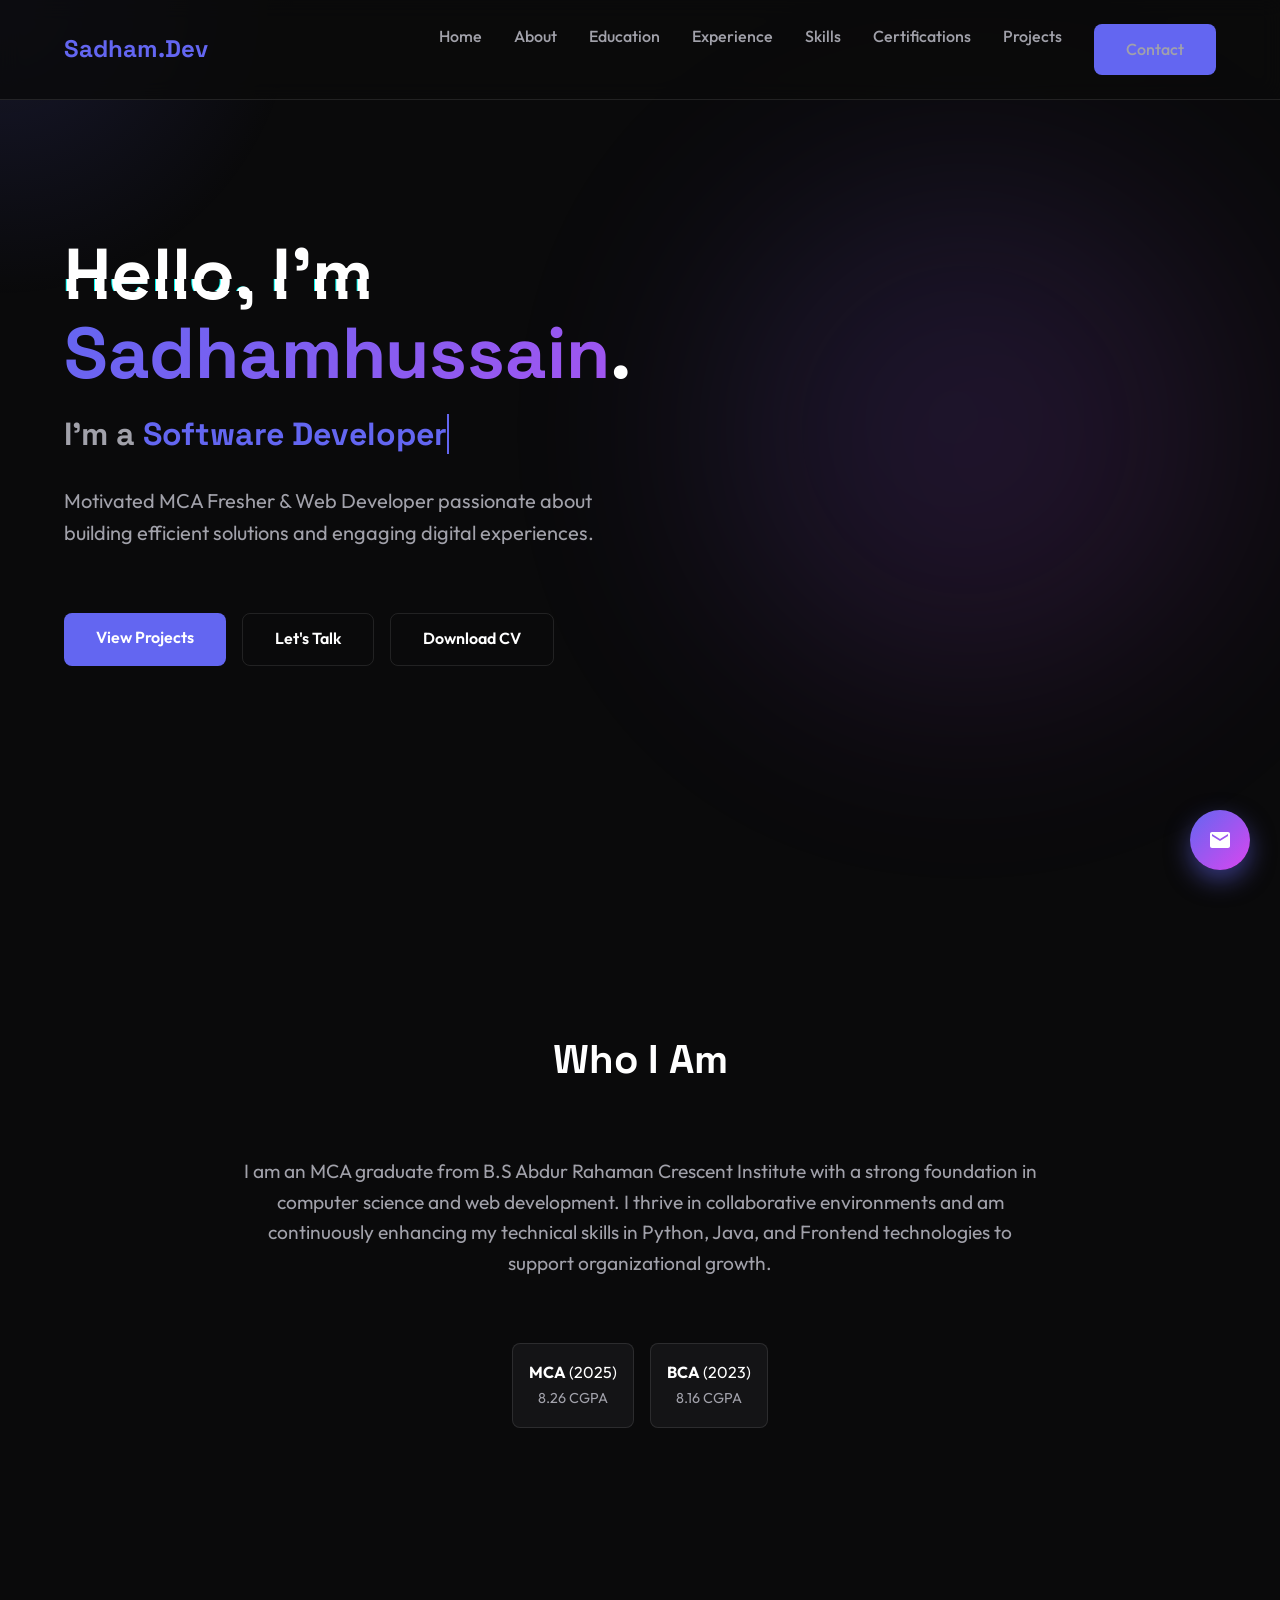
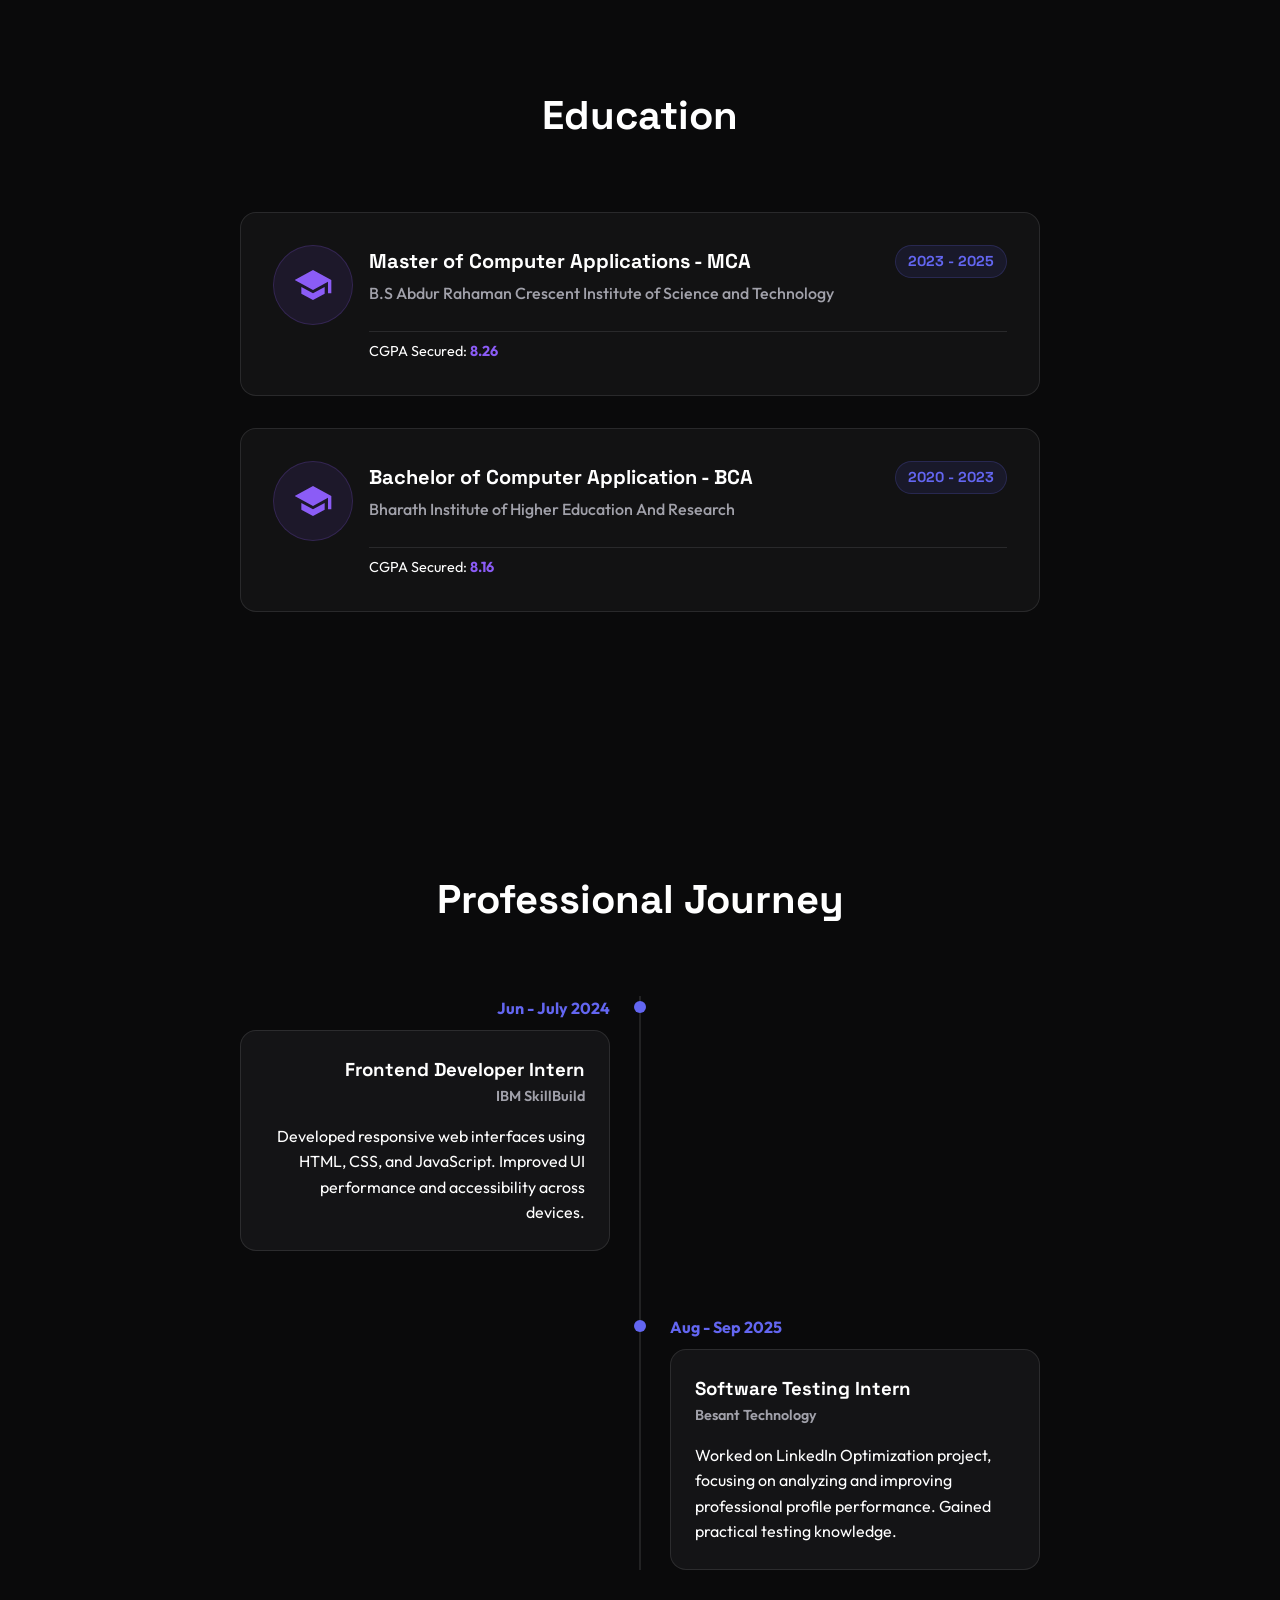
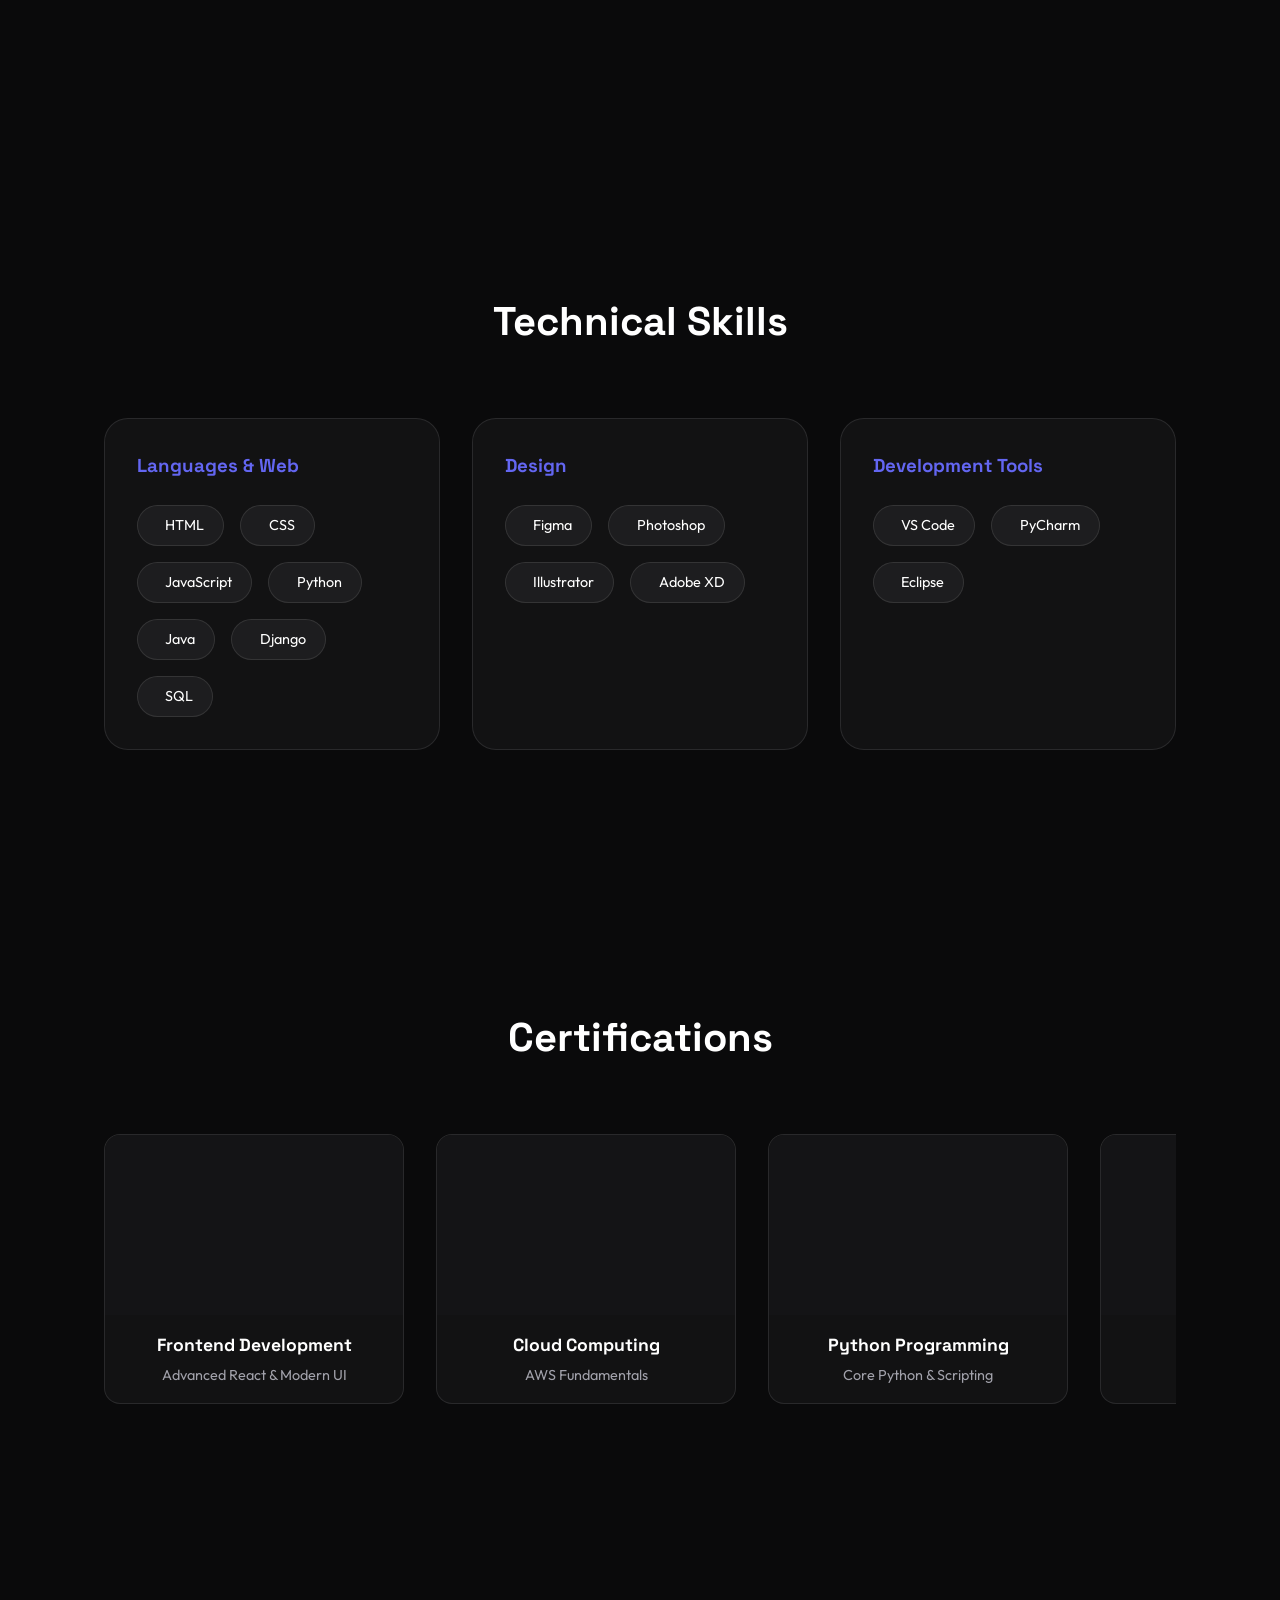
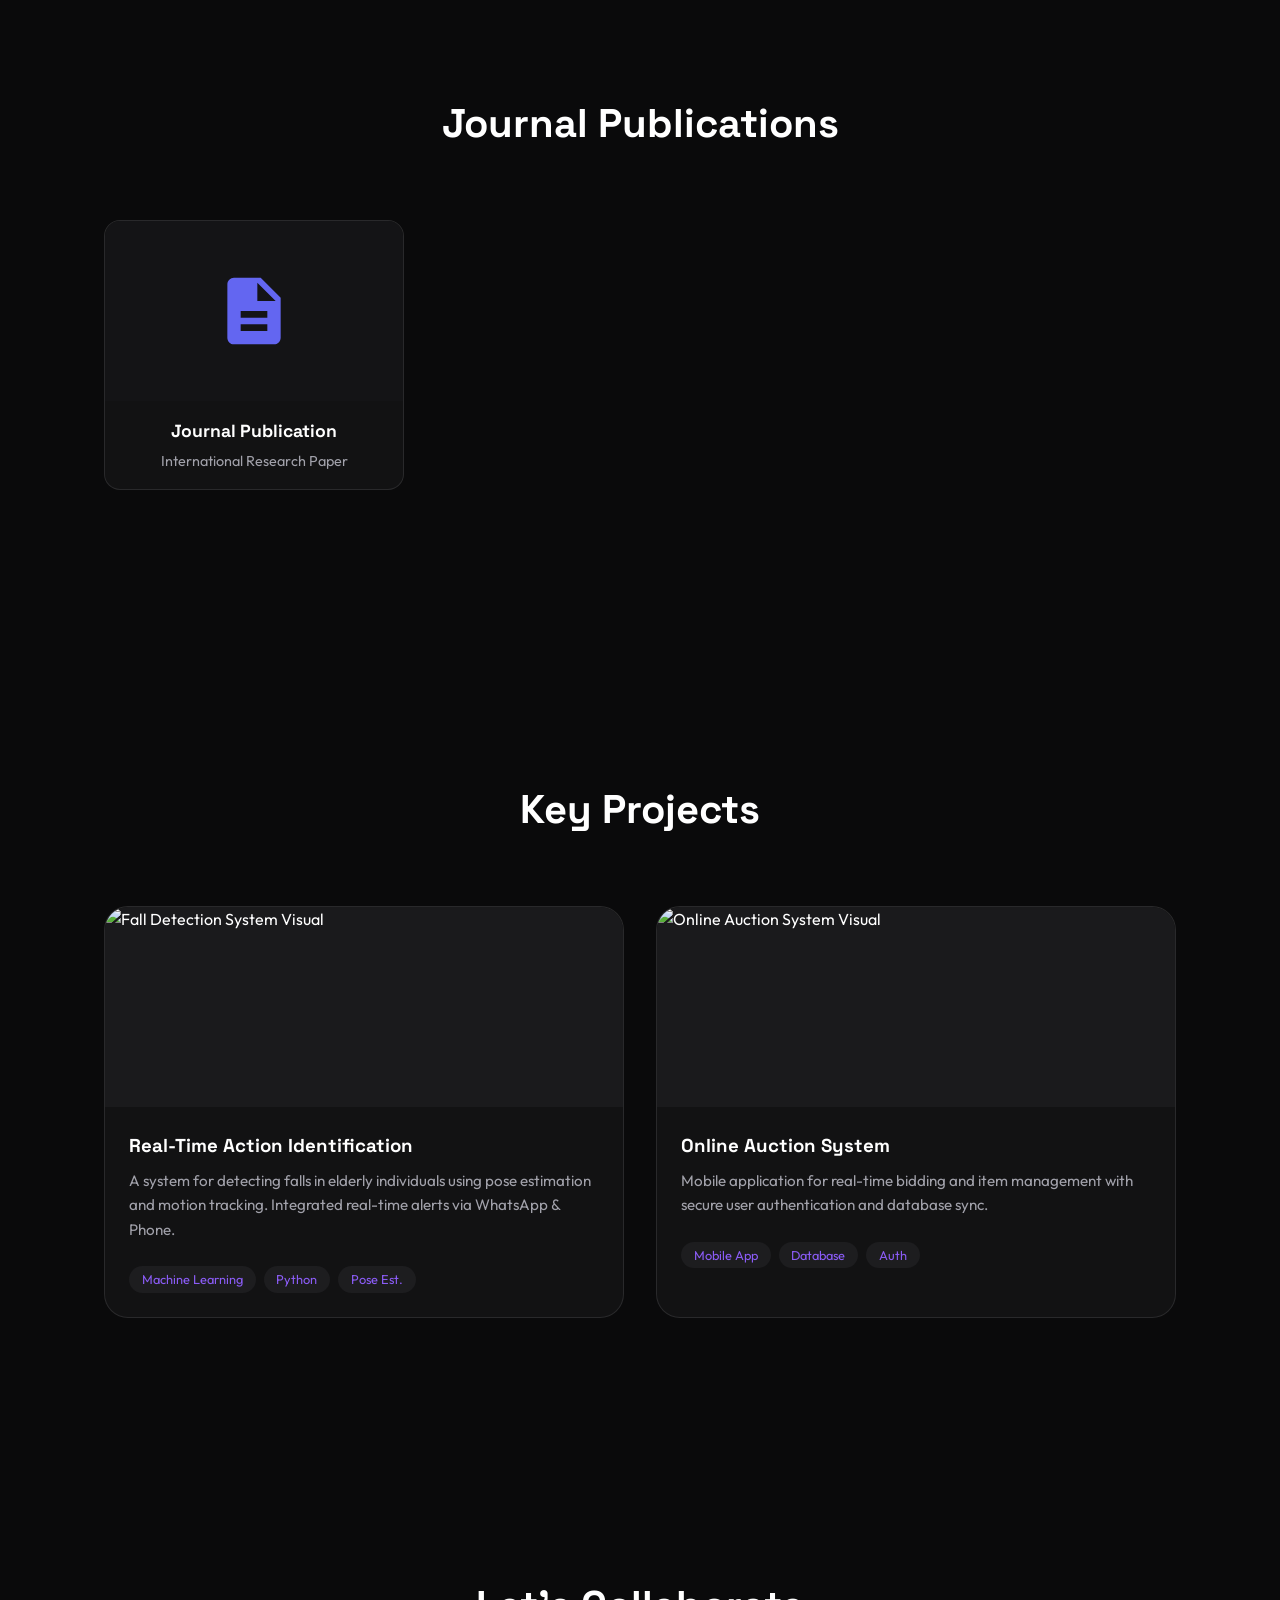
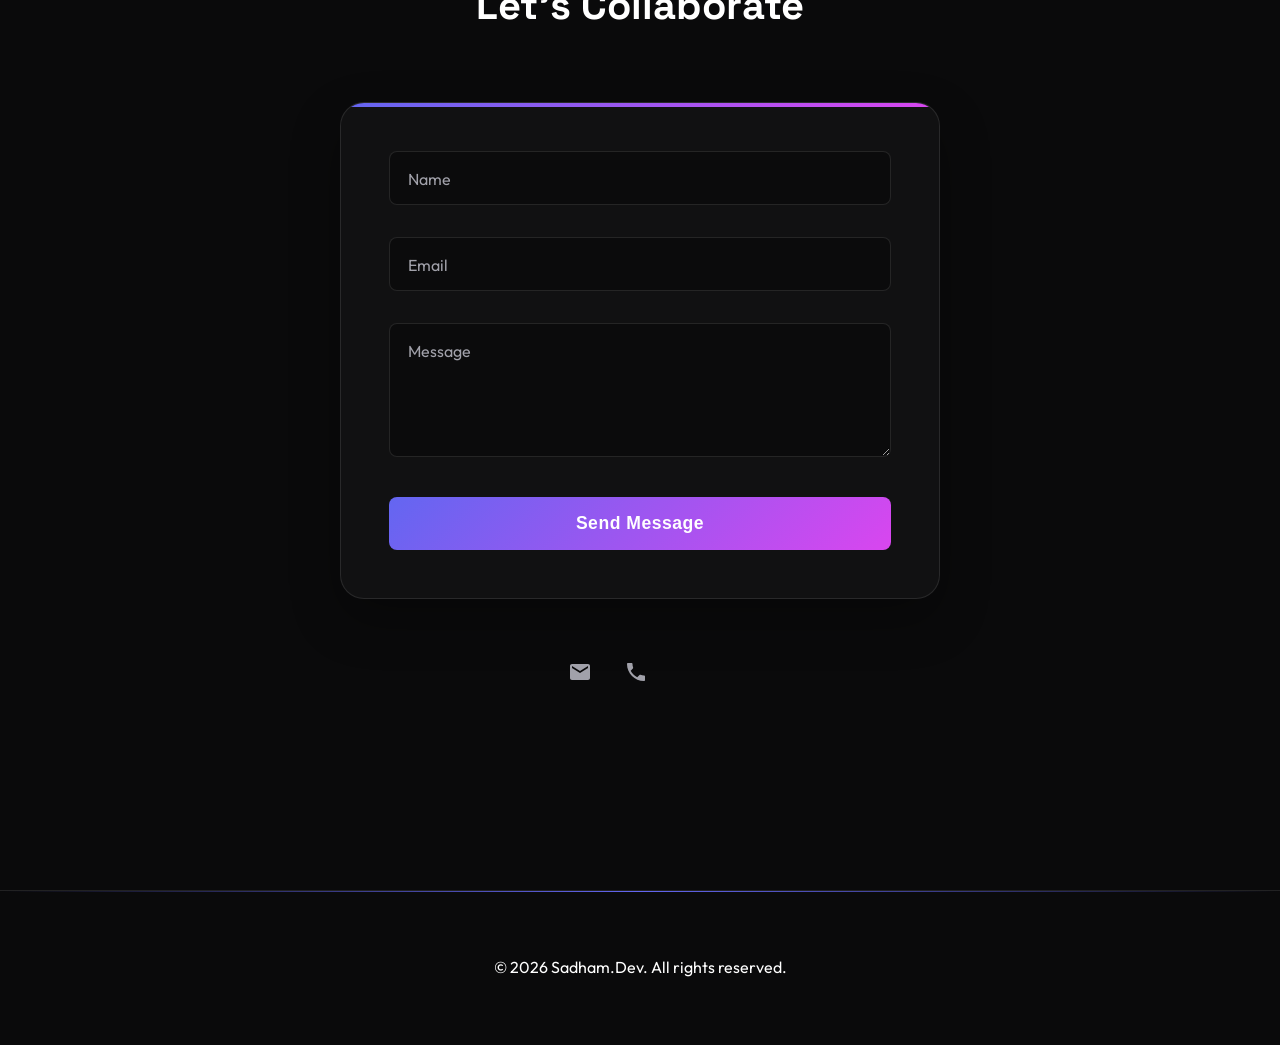
==== index.html @ e0f547c0 "Finalcommit" ====
<!DOCTYPE html>
<html lang="en">

<head>
    <meta charset="UTF-8">
    <meta name="viewport" content="width=device-width, initial-scale=1.0">
    <title>Portfolio | Creative Technologist</title>
    <meta name="description"
        content="Portfolio of Sadham Hussain, a motivated MCA Fresher & Web Developer specializing in Python, Java, and modern web technologies.">
    <link rel="preconnect" href="https://fonts.googleapis.com">
    <link rel="preconnect" href="https://fonts.gstatic.com" crossorigin>
    <link
        href="https://fonts.googleapis.com/css2?family=Outfit:wght@300;400;600;800&family=Space+Grotesk:wght@300;400;600;700&display=swap"
        rel="stylesheet">
    <link rel="stylesheet" type='text/css' href="https://cdn.jsdelivr.net/gh/devicons/devicon@latest/devicon.min.css" />
    <link rel="stylesheet" href="styles/theme.css">
    <link rel="stylesheet" href="styles/main.css">
    <link rel="stylesheet" href="styles/certifications.css">
    <link rel="stylesheet" href="styles/education.css">
    <link rel="stylesheet" href="styles/contact.css">
    <link rel="stylesheet" href="styles/animations_upgrade.css">
    <link rel="stylesheet" href="styles/extreme_theme.css">
</head>

<body>
    <div class="cursor-glow"></div>
    <canvas id="bg-canvas"></canvas> <!-- Particle Background -->

    <header class="navbar">
        <a href="#hero" class="logo">Sadham.Dev</a>
        <!-- Rest of navbar -->
        <button class="mobile-menu-btn" aria-label="Toggle Menu">
            <span class="bar"></span>
            <span class="bar"></span>
        </button>
        <nav class="nav-container">
            <ul class="nav-links">
                <li><a href="#hero">Home</li></a></li>
                <li><a href="#about">About</a></li>
                <li><a href="#education">Education</a></li>
                <li><a href="#experience">Experience</a></li>
                <li><a href="#skills">Skills</a></li>
                <li><a href="#certifications">Certifications</a></li>
                <li><a href="#work">Projects</a></li>
                <li><a href="#contact" class="btn-primary">Contact</a></li>
            </ul>
        </nav>
    </header>

    <main>
        <section id="hero" class="hero-section">
            <div class="hero-content">
                <h1 class="hero-title" data-text="Hello, I'm Sadhamhussain.">Hello, I'm <span
                        class="gradient-text">Sadhamhussain</span>.</h1>
                <h2 class="hero-typing"
                    style="font-size: 2rem; color: var(--text-secondary); margin-bottom: 1.5rem; min-height: 40px;">
                    I'm a <span id="typewriter"
                        style="color: var(--accent-primary); border-right: 2px solid var(--accent-primary);"></span>
                </h2>
                <p class="hero-subtitle">Motivated MCA Fresher & Web Developer passionate about building efficient
                    solutions and engaging digital experiences.</p>
                <div class="hero-cta">
                    <a href="#work" class="btn-primary">View Projects</a>
                    <a href="#contact" class="btn-secondary">Let's Talk</a>
                    <a href="assets/Resume.pdf" class="btn-secondary" download>Download CV</a>
                </div>
            </div>
            <div class="hero-visual">
                <div class="abstract-shape"></div>
            </div>
        </section>

        <section id="about" class="section">
            <h2 class="section-title reveal">Who I Am</h2>
            <div class="about-content reveal">
                <p>I am an MCA graduate from B.S Abdur Rahaman Crescent Institute with a strong foundation in computer
                    science and web development. I thrive in collaborative environments and am continuously enhancing my
                    technical skills in Python, Java, and Frontend technologies to support organizational growth.</p>
                <div style="margin-top: 2rem; display: flex; gap: 1rem; justify-content: center; flex-wrap: wrap;">
                    <div class="education-badge"
                        style="background: var(--bg-secondary); padding: 1rem; border-radius: var(--radius-sm); border: 1px solid var(--glass-border);">
                        <strong>MCA</strong> (2025) <br> <span
                            style="font-size: 0.9em; color: var(--text-secondary);">8.26 CGPA</span>
                    </div>
                    <div class="education-badge"
                        style="background: var(--bg-secondary); padding: 1rem; border-radius: var(--radius-sm); border: 1px solid var(--glass-border);">
                        <strong>BCA</strong> (2023) <br> <span
                            style="font-size: 0.9em; color: var(--text-secondary);">8.16 CGPA</span>
                    </div>
                </div>
            </div>
        </section>


        <section id="education" class="section">
            <h2 class="section-title reveal">Education</h2>
            <div class="education-container">
                <!-- MCA -->
                <div class="education-card reveal">
                    <div class="edu-icon">
                        <svg xmlns="http://www.w3.org/2000/svg" width="40" height="40" viewBox="0 0 24 24"
                            fill="currentColor">
                            <path d="M12 3L1 9l11 6 9-4.91V17h2V9L12 3zM5 13.18v4L12 21l7-3.82v-4L12 17l-7-3.82z" />
                        </svg>
                    </div>
                    <div class="edu-content">
                        <div class="edu-header">
                            <div>
                                <h3 class="edu-degree">Master of Computer Applications - MCA</h3>
                                <div class="edu-institution">B.S Abdur Rahaman Crescent Institute of Science and
                                    Technology</div>
                            </div>
                            <span class="edu-year">2023 - 2025</span>
                        </div>
                        <div class="edu-score">
                            CGPA Secured: <span>8.26</span>
                        </div>
                    </div>
                </div>

                <!-- BCA -->
                <div class="education-card reveal" style="transition-delay: 0.1s">
                    <div class="edu-icon">
                        <svg xmlns="http://www.w3.org/2000/svg" width="40" height="40" viewBox="0 0 24 24"
                            fill="currentColor">
                            <path d="M12 3L1 9l11 6 9-4.91V17h2V9L12 3zM5 13.18v4L12 21l7-3.82v-4L12 17l-7-3.82z" />
                        </svg>
                    </div>
                    <div class="edu-content">
                        <div class="edu-header">
                            <div>
                                <h3 class="edu-degree">Bachelor of Computer Application - BCA</h3>
                                <div class="edu-institution">Bharath Institute of Higher Education And Research</div>
                            </div>
                            <span class="edu-year">2020 - 2023</span>
                        </div>
                        <div class="edu-score">
                            CGPA Secured: <span>8.16</span>
                        </div>
                    </div>
                </div>
            </div>
        </section>

        <section id="experience" class="section">
            <h2 class="section-title reveal">Professional Journey</h2>
            <div class="timeline">
                <div class="timeline-item reveal">
                    <div class="timeline-dot"></div>
                    <div class="timeline-date">Jun - July 2024</div>
                    <div class="timeline-content">
                        <h3>Frontend Developer Intern</h3>
                        <div class="company">IBM SkillBuild</div>
                        <p>Developed responsive web interfaces using HTML, CSS, and JavaScript. Improved UI performance
                            and accessibility across devices.</p>
                    </div>
                </div>
                <div class="timeline-item reveal">
                    <div class="timeline-dot"></div>
                    <div class="timeline-date">Aug - Sep 2025</div>
                    <div class="timeline-content">
                        <h3>Software Testing Intern</h3>
                        <div class="company">Besant Technology</div>
                        <p>Worked on LinkedIn Optimization project, focusing on analyzing and improving professional
                            profile performance. Gained practical testing knowledge.</p>
                    </div>
                </div>
            </div>
        </section>

        <section id="skills" class="section">
            <h2 class="section-title reveal">Technical Skills</h2>
            <div class="skills-wrapper">
                <div class="skill-category reveal">
                    <h3>Languages & Web</h3>
                    <div class="skill-list">
                        <span class="skill-tag" style="--i:1"><i class="devicon-html5-plain colored"></i> HTML</span>
                        <span class="skill-tag" style="--i:2"><i class="devicon-css3-plain colored"></i> CSS</span>
                        <span class="skill-tag" style="--i:3"><i class="devicon-javascript-plain colored"></i>
                            JavaScript</span>
                        <span class="skill-tag" style="--i:4"><i class="devicon-python-plain colored"></i> Python</span>
                        <span class="skill-tag" style="--i:5"><i class="devicon-java-plain colored"></i> Java</span>
                        <span class="skill-tag" style="--i:6"><i class="devicon-django-plain wordmark"></i>
                            Django</span>
                        <span class="skill-tag" style="--i:7"><i class="devicon-mysql-plain colored"></i> SQL</span>
                    </div>
                </div>
                <div class="skill-category reveal">
                    <h3>Design</h3>
                    <div class="skill-list">
                        <span class="skill-tag" style="--i:1"><i class="devicon-figma-plain colored"></i> Figma</span>
                        <span class="skill-tag" style="--i:2"><i class="devicon-photoshop-plain colored"></i>
                            Photoshop</span>
                        <span class="skill-tag" style="--i:3"><i class="devicon-illustrator-plain colored"></i>
                            Illustrator</span>
                        <span class="skill-tag" style="--i:4"><i class="devicon-xd-plain colored"></i> Adobe XD</span>
                    </div>
                </div>
                <!-- New Tools Section -->
                <div class="skill-category reveal">
                    <h3>Development Tools</h3>
                    <div class="skill-list">
                        <span class="skill-tag" style="--i:1"><i class="devicon-vscode-plain colored"></i> VS
                            Code</span>
                        <span class="skill-tag" style="--i:2"><i class="devicon-pycharm-plain colored"></i>
                            PyCharm</span>
                        <span class="skill-tag" style="--i:3"><i class="devicon-eclipse-plain colored"></i>
                            Eclipse</span>
                    </div>
                </div>
            </div>
        </section>

        <section id="certifications" class="section">
            <h2 class="section-title reveal">Certifications</h2>
            <div class="cert-grid">
                <!-- Cert 1 -->
                <div class="cert-card reveal">
                    <div class="cert-thumb" onclick="openLightbox('', 'Frontend Development')">
                        <div class="cert-overlay"><i class="devicon-react-original"></i> View Certificate</div>
                        <i class="devicon-react-original colored" style="font-size: 5rem;"></i>
                    </div>
                    <div class="cert-info">
                        <h3>Frontend Development</h3>
                        <p>Advanced React & Modern UI</p>
                    </div>
                </div>
                <!-- Cert 2 -->
                <div class="cert-card reveal" style="transition-delay: 0.1s">
                    <div class="cert-thumb" onclick="openLightbox('', 'Cloud Computing')">
                        <div class="cert-overlay"><i class="devicon-amazonwebservices-plain"></i> View Certificate</div>
                        <i class="devicon-amazonwebservices-plain-wordmark colored" style="font-size: 5rem;"></i>
                    </div>
                    <div class="cert-info">
                        <h3>Cloud Computing</h3>
                        <p>AWS Fundamentals</p>
                    </div>
                </div>
                <!-- Cert 3: Python -->
                <div class="cert-card reveal" style="transition-delay: 0.2s">
                    <div class="cert-thumb" onclick="openLightbox('', 'Python Programming')">
                        <div class="cert-overlay"><i class="devicon-python-plain"></i> View Certificate</div>
                        <i class="devicon-python-plain colored" style="font-size: 5rem;"></i>
                    </div>
                    <div class="cert-info">
                        <h3>Python Programming</h3>
                        <p>Core Python & Scripting</p>
                    </div>
                </div>
                <!-- Cert 4: Software Testing -->
                <div class="cert-card reveal" style="transition-delay: 0.3s">
                    <div class="cert-thumb" onclick="openLightbox('', 'Software Testing')">
                        <div class="cert-overlay"><i class="devicon-devicon-plain"></i> View Certificate</div>
                        <i class="devicon-devicon-plain colored" style="font-size: 5rem;"></i>
                        <!-- Generic coding icon or selenium/java if wanted. Using generic for now -->
                    </div>
                    <div class="cert-info">
                        <h3>Software Testing</h3>
                        <p>Manual & Automation</p>
                    </div>
                </div>
                <!-- Cert 5: UI/UX -->
                <div class="cert-card reveal" style="transition-delay: 0.4s">
                    <div class="cert-thumb" onclick="openLightbox('', 'UI/UX Design')">
                        <div class="cert-overlay"><i class="devicon-figma-plain"></i> View Certificate</div>
                        <i class="devicon-figma-plain colored" style="font-size: 5rem;"></i>
                    </div>
                    <div class="cert-info">
                        <h3>UI/UX Design</h3>
                        <p>User Research & Prototyping</p>
                    </div>
                </div>
            </div>
        </section>

        <section id="publications" class="section">
            <h2 class="section-title reveal">Journal Publications</h2>
            <div class="cert-grid">
                <!-- Publication 1 -->
                <div class="cert-card reveal">
                    <!-- Added window.open to open PDF in new tab -->
                    <div class="cert-thumb"
                        onclick="window.open('https://tanzj.net/wp-content/uploads/2025/04/5-TJ1882A.pdf', '_blank')">
                        <div class="cert-overlay">
                            <!-- Helper icon -->
                            <svg xmlns="http://www.w3.org/2000/svg" width="24" height="24" viewBox="0 0 24 24"
                                fill="currentColor" style="margin-right: 8px;">
                                <path
                                    d="M19 19H5V5h7V3H5c-1.11 0-2 .9-2 2v14c0 1.1.89 2 2 2h14c1.1 0 2-.9 2-2v-7h-2v7zM14 3v2h3.59l-9.83 9.83 1.41 1.41L19 6.41V10h2V3h-7z" />
                            </svg>
                            Read Paper
                        </div>
                        <!-- Document / Article Icon -->
                        <svg xmlns="http://www.w3.org/2000/svg" width="80" height="80" viewBox="0 0 24 24"
                            fill="var(--accent-primary)">
                            <path
                                d="M14 2H6c-1.1 0-1.99.9-1.99 2L4 20c0 1.1.89 2 1.99 2H18c1.1 0 2-.9 2-2V8l-6-6zm2 16H8v-2h8v2zm0-4H8v-2h8v2zm-3-5V3.5L18.5 9H13z" />
                        </svg>
                    </div>
                    <div class="cert-info">
                        <h3>Journal Publication</h3>
                        <p>International Research Paper</p>
                    </div>
                </div>
            </div>
        </section>

        <section id="work" class="section">
            <h2 class="section-title reveal">Key Projects</h2>
            <div class="projects-grid">
                <article class="project-card reveal">
                    <div class="project-image">
                        <img src="https://i.postimg.cc/63kJCGGd/fall-detection-home.webp"
                            alt="Fall Detection System Visual" style="width: 100%; height: 100%; object-fit: cover;">
                    </div>
                    <div class="project-info">
                        <h3>Real-Time Action Identification</h3>
                        <p>A system for detecting falls in elderly individuals using pose estimation and motion
                            tracking. Integrated real-time alerts via WhatsApp & Phone.</p>
                        <div class="tags"><span>Machine Learning</span><span>Python</span><span>Pose Est.</span></div>
                    </div>
                </article>
                <article class="project-card reveal">
                    <div class="project-image">
                        <img src="https://i.postimg.cc/N0NQ2M4L/gadgets-auction-1284-22060.avif"
                            alt="Online Auction System Visual" style="width: 100%; height: 100%; object-fit: cover;">
                    </div>
                    <div class="project-info">
                        <h3>Online Auction System</h3>
                        <p>Mobile application for real-time bidding and item management with secure user authentication
                            and database sync.</p>
                        <div class="tags"><span>Mobile App</span><span>Database</span><span>Auth</span></div>
                    </div>
                </article>
            </div>
        </section>

        <section id="contact" class="section">
            <h2 class="section-title reveal">Let's Collaborate</h2>
            <!-- Address text removed as requested -->

            <div class="contact-section-wrapper reveal">
                <form action="https://api.web3forms.com/submit" method="POST" class="contact-form" id="contact-form">
                    <input type="hidden" name="access_key" value="0c55b288-c8c0-4552-a129-b3c7ed704ade">
                    <div class="form-group">
                        <!-- Input first for CSS selector magic -->
                        <input type="text" id="name" name="name" placeholder=" " required>
                        <label for="name">Name</label>
                    </div>
                    <div class="form-group">
                        <input type="email" id="email" name="email" placeholder=" " required>
                        <label for="email">Email</label>
                    </div>
                    <div class="form-group">
                        <textarea id="message" name="message" rows="5" placeholder=" " required></textarea>
                        <label for="message">Message</label>
                    </div>
                    <button type="submit" class="btn-primary">Send Message</button>
                </form>
            </div>

            <div class="social-links reveal">
                <!-- Mail Icon -->
                <a href="https://mail.google.com/mail/?view=cm&fs=1&to=sadhamhussain.cbcs@gmail.com" target="_blank"
                    aria-label="Email">
                    <svg xmlns="http://www.w3.org/2000/svg" width="24" height="24" viewBox="0 0 24 24"
                        fill="currentColor">
                        <path
                            d="M20 4H4c-1.1 0-1.99.9-1.99 2L2 18c0 1.1.9 2 2 2h16c1.1 0 2-.9 2-2V6c0-1.1-.9-2-2-2zm0 4l-8 5-8-5V6l8 5 8-5v2z" />
                    </svg>
                </a>
                <!-- Phone Icon -->
                <a href="tel:+917448439991" aria-label="Phone">
                    <svg xmlns="http://www.w3.org/2000/svg" width="24" height="24" viewBox="0 0 24 24"
                        fill="currentColor">
                        <path
                            d="M20.01 15.38c-1.23 0-2.42-.2-3.53-.56-.35-.12-.74-.03-1.01.24l-2.2 2.2c-2.83-1.44-5.15-3.75-6.59-6.59l2.2-2.21c.28-.26.36-.65.25-1C8.7 6.45 8.5 5.25 8.5 4c0-.55-.45-1-1-1H4c-.55 0-1 .45-1 1 0 9.39 7.61 17 17 17 .55 0 1-.45 1-1v-3.5c0-.55-.45-1-1-1z" />
                    </svg>
                </a>
                <!-- GitHub Icon -->
                <a href="https://github.com/Sadham1412" target="_blank" aria-label="GitHub">
                    <i class="devicon-github-original"></i>
                </a>
                <a href="https://www.linkedin.com/in/sadham-hussain-b12971245?utm_source=share&utm_campaign=share_via&utm_content=profile&utm_medium=android_app"
                    target="_blank" aria-label="LinkedIn">
                    <i class="devicon-linkedin-plain"></i>
                </a>
            </div>
        </section>

        <!-- Floating Mail Button -->
        <a href="https://mail.google.com/mail/?view=cm&fs=1&to=sadhamhussain.cbcs@gmail.com" target="_blank"
            class="floating-mail-btn" aria-label="Send Email">
            <!-- Simple SVG Mail Icon -->
            <svg viewBox="0 0 24 24">
                <path
                    d="M20 4H4c-1.1 0-1.99.9-1.99 2L2 18c0 1.1.9 2 2 2h16c1.1 0 2-.9 2-2V6c0-1.1-.9-2-2-2zm0 4l-8 5-8-5V6l8 5 8-5v2z" />
            </svg>
        </a>
    </main>

    <footer style="padding: 4rem 0; text-align: center; border-top: 1px solid var(--glass-border); margin-top: 4rem;">
        <p>&copy; 2026 Sadham.Dev. All rights reserved.</p>
    </footer>

    <!-- Lightbox Modal -->
    <div id="lightbox" class="lightbox">
        <span class="close" onclick="closeLightbox()">&times;</span>
        <img class="lightbox-content" id="lightbox-img">
        <div id="lightbox-caption"></div>
    </div>

    <script src="scripts/main.js"></script>
</body>

</html>
---- styles/theme.css ----
:root {
    /* Colors */
    --bg-primary: #0a0a0b;
    --bg-secondary: #141416;
    --text-primary: #ffffff;
    --text-secondary: #a1a1aa;
    --accent-primary: #6366f1;
    /* Indigo */
    --accent-secondary: #8b5cf6;
    /* Violet */
    --accent-gradient: linear-gradient(135deg, #6366f1 0%, #d946ef 100%);

    /* Fonts */
    --font-heading: 'Space Grotesk', sans-serif;
    --font-body: 'Outfit', sans-serif;

    /* Spacing */
    --space-sm: 0.5rem;
    --space-md: 1rem;
    --space-lg: 2rem;
    --space-xl: 4rem;
    --section-gap: 8rem;

    /* UI Elements */
    --radius-sm: 8px;
    --radius-md: 16px;
    --radius-lg: 24px;
    --glass-bg: rgba(255, 255, 255, 0.05);
    --glass-border: rgba(255, 255, 255, 0.1);

    /* Transitions */
    --transition-fast: 0.2s ease;
    --transition-smooth: 0.4s cubic-bezier(0.16, 1, 0.3, 1);
}

/* Cursor Glow */
.cursor-glow {
    position: fixed;
    top: 0;
    left: 0;
    width: 600px;
    height: 600px;
    background: radial-gradient(circle at center, rgba(99, 102, 241, 0.15), transparent 70%);
    pointer-events: none;
    z-index: 0;
    transform: translate(-50%, -50%);
    transition: width 0.3s, height 0.3s;
}

/* Scroll Animations */
.reveal {
    opacity: 0;
    transform: translateY(50px) scale(0.95);
    filter: blur(10px);
    transition: all 0.8s cubic-bezier(0.2, 0.8, 0.2, 1);
}

.reveal.active {
    opacity: 1;
    transform: translateY(0) scale(1);
    filter: blur(0);
}

/* Stagger Animation */
/* Ensure default opacity is 1 if main css is loaded */
.skill-tag,
.timeline-item {
    opacity: 1;
}

/* Only hide when parent is active to trigger the fresh animation */
.reveal.active .skill-tag,
.reveal.active .timeline-item {
    animation: fade-up 0.5s ease backwards;
    /* backwards ensures it uses 0% keyframe before start */
    animation-delay: calc(var(--i) * 0.1s);
}

@keyframes fade-up {
    0% {
        opacity: 0;
        transform: translateY(20px);
    }

    100% {
        opacity: 1;
        transform: translateY(0);
    }
}

html {
    scroll-behavior: smooth;
}

body {
    background-color: var(--bg-primary);
    color: var(--text-primary);
    font-family: var(--font-body);
    margin: 0;
    padding: 0;
    line-height: 1.6;
    overflow-x: hidden;
}

h1,
h2,
h3,
h4,
h5,
h6 {
    font-family: var(--font-heading);
    margin: 0;
    font-weight: 700;
}

a {
    text-decoration: none;
    color: inherit;
    transition: var(--transition-fast);
}

ul {
    list-style: none;
    padding: 0;
    margin: 0;
}

/* Utilities */
.gradient-text {
    background: var(--accent-gradient);
    -webkit-background-clip: text;
    -webkit-text-fill-color: transparent;
    background-clip: text;
}
---- styles/main.css ----
/* Global Styles */
* {
    margin: 0;
    padding: 0;
    box-sizing: border-box;
}

html {
    scroll-behavior: smooth;
}

body {
    background-color: var(--bg-primary);
    color: var(--text-primary);
    font-family: var(--font-body);
    line-height: 1.6;
    overflow-x: hidden;
}

/* Typography */
h1,
h2,
h3,
h4 {
    font-family: var(--font-heading);
    font-weight: 700;
}

.gradient-text {
    background: var(--accent-gradient);
    -webkit-background-clip: text;
    background-clip: text;
    color: transparent;
}

/* Layout */
.section {
    padding: var(--section-gap) 5%;
    max-width: 1200px;
    margin: 0 auto;
}

.section-title {
    font-size: 2.5rem;
    margin-bottom: var(--space-xl);
    text-align: center;
}

/* Buttons */
.btn-primary,
.btn-secondary {
    padding: 0.8rem 2rem;
    border-radius: var(--radius-sm);
    text-decoration: none;
    font-weight: 600;
    transition: 0.3s;
    display: inline-block;
    cursor: pointer;
}

.btn-primary {
    background: var(--accent-primary);
    color: white;
    border: none;
}

.btn-primary:hover {
    background: var(--accent-secondary);
    transform: translateY(-2px);
    box-shadow: 0 5px 15px rgba(99, 102, 241, 0.4);
}

.btn-secondary {
    background: transparent;
    color: var(--text-primary);
    border: 1px solid var(--glass-border);
}

.btn-secondary:hover {
    background: var(--bg-secondary);
    border-color: var(--accent-primary);
}

/* Navbar */
.navbar {
    position: fixed;
    top: 0;
    width: 100%;
    padding: 1.5rem 5%;
    background: rgba(10, 10, 11, 0.8);
    backdrop-filter: blur(10px);
    z-index: 1000;
    display: flex;
    justify-content: space-between;
    align-items: center;
    border-bottom: 1px solid var(--glass-border);
}

.logo {
    font-size: 1.5rem;
    font-weight: 800;
    color: var(--accent-primary);
    text-decoration: none;
    font-family: var(--font-heading);
}

.nav-links {
    display: flex;
    gap: var(--space-lg);
    list-style: none;
}

.nav-links a {
    text-decoration: none;
    color: var(--text-secondary);
    font-weight: 500;
    transition: 0.3s;
}

.nav-links a:hover {
    color: var(--accent-primary);
}

.mobile-menu-btn {
    display: none;
    flex-direction: column;
    gap: 6px;
    background: none;
    border: none;
    cursor: pointer;
}

.mobile-menu-btn .bar {
    width: 25px;
    height: 2px;
    background: var(--text-primary);
    transition: 0.3s;
}

/* Hero Section */
.hero-section {
    height: 100vh;
    display: flex;
    align-items: center;
    justify-content: space-between;
    padding: 0 5%;
    max-width: 1400px;
    margin: 0 auto;
    position: relative;
}

.hero-content {
    max-width: 600px;
    position: relative;
    z-index: 2;
}

.hero-title {
    font-size: 4.5rem;
    line-height: 1.1;
    margin-bottom: var(--space-md);
}

.hero-subtitle {
    font-size: 1.25rem;
    color: var(--text-secondary);
    margin-bottom: var(--space-xl);
}

.hero-cta {
    display: flex;
    gap: var(--space-md);
}

.hero-visual {
    position: absolute;
    top: 20%;
    right: 5%;
    width: 500px;
    height: 500px;
    background: var(--accent-gradient);
    filter: blur(120px);
    opacity: 0.15;
    border-radius: 50%;
    animation: pulse 8s infinite alternate;
}

@keyframes pulse {
    0% {
        transform: scale(1) translate(0, 0);
    }

    100% {
        transform: scale(1.2) translate(-5%, 5%);
    }
}

/* About Section */
.about-content {
    text-align: center;
    max-width: 800px;
    margin: 0 auto;
}

.about-content p {
    font-size: 1.2rem;
    color: var(--text-secondary);
    margin-bottom: var(--space-xl);
}

/* Experience Timeline */
.timeline {
    position: relative;
    max-width: 800px;
    margin: 0 auto;
}

.timeline::before {
    content: '';
    position: absolute;
    left: 50%;
    width: 2px;
    height: 100%;
    background: var(--glass-border);
    transform: translateX(-50%);
}

.timeline-item {
    margin-bottom: 4rem;
    position: relative;
    width: 50%;
}

.timeline-item:nth-child(odd) {
    padding-right: 30px;
    text-align: right;
    left: 0;
}

.timeline-item:nth-child(even) {
    padding-left: 30px;
    left: 50%;
}

.timeline-dot {
    position: absolute;
    top: 5px;
    width: 12px;
    height: 12px;
    background: var(--accent-primary);
    border-radius: 50%;
    z-index: 1;
}

.timeline-item:nth-child(odd) .timeline-dot {
    right: -6px;
}

.timeline-item:nth-child(even) .timeline-dot {
    left: -6px;
}

.timeline-date {
    font-weight: 700;
    color: var(--accent-primary);
    margin-bottom: 0.5rem;
}

.timeline-content {
    background: var(--bg-secondary);
    padding: 1.5rem;
    border-radius: var(--radius-md);
    border: 1px solid var(--glass-border);
}

.company {
    font-size: 0.9rem;
    color: var(--text-secondary);
    margin-bottom: 1rem;
    font-weight: 600;
}

/* Skills wrapper */
.skills-wrapper {
    display: grid;
    grid-template-columns: repeat(auto-fit, minmax(300px, 1fr));
    gap: 2rem;
}

.skill-category {
    background: var(--bg-secondary);
    padding: 2rem;
    border-radius: var(--radius-lg);
    border: 1px solid var(--glass-border);
}

.skill-category h3 {
    margin-bottom: 1.5rem;
    color: var(--accent-primary);
}

.skill-list {
    display: flex;
    flex-wrap: wrap;
    gap: 1rem;
}

.skill-tag {
    background: rgba(255, 255, 255, 0.05);
    padding: 0.5rem 1.2rem;
    border-radius: 2rem;
    font-size: 0.9rem;
    border: 1px solid var(--glass-border);
    display: flex;
    align-items: center;
    gap: 8px;
    transition: 0.3s ease;
    cursor: default;
}

.skill-tag:hover {
    border-color: var(--accent-primary);
    background: rgba(99, 102, 241, 0.1);
    transform: translateY(-2px);
}

/* Projects Grid */
.projects-grid {
    display: grid;
    grid-template-columns: repeat(auto-fit, minmax(350px, 1fr));
    gap: 2rem;
}

.project-card {
    background: var(--bg-secondary);
    border-radius: var(--radius-lg);
    border: 1px solid var(--glass-border);
    overflow: hidden;
    transition: 0.3s;
}

.project-card:hover {
    transform: translateY(-10px);
    border-color: var(--accent-primary);
}

.project-image {
    height: 200px;
    background: #1a1a1c;
}

.project-image.placeholder {
    background: linear-gradient(45deg, #1a1a1c, #0a0a0b);
}

.project-info {
    padding: 1.5rem;
}

.project-info h3 {
    margin-bottom: 0.5rem;
}

.project-info p {
    color: var(--text-secondary);
    font-size: 0.95rem;
    margin-bottom: 1.5rem;
}

.tags {
    display: flex;
    flex-wrap: wrap;
    gap: 0.5rem;
}

.tags span {
    background: rgba(255, 255, 255, 0.05);
    padding: 0.2rem 0.8rem;
    border-radius: 1rem;
    font-size: 0.8rem;
    color: var(--accent-secondary);
}

/* Contact Form */
.contact-form {
    max-width: 600px;
    margin: 0 auto;
    background: var(--bg-secondary);
    padding: 2rem;
    border-radius: var(--radius-lg);
    border: 1px solid var(--glass-border);
}

.form-group {
    margin-bottom: 1.5rem;
}

.form-group label {
    display: block;
    margin-bottom: 0.5rem;
    color: var(--text-secondary);
}

.form-group input,
.form-group textarea {
    width: 100%;
    padding: 0.8rem;
    background: var(--bg-primary);
    border: 1px solid var(--glass-border);
    border-radius: var(--radius-sm);
    color: var(--text-primary);
    font-family: inherit;
}

.form-group input:focus,
.form-group textarea:focus {
    outline: none;
    border-color: var(--accent-primary);
}

.social-links {
    display: flex;
    justify-content: center;
    gap: 2rem;
    margin-top: 3rem;
}

.social-links a {
    font-size: 2rem;
    color: var(--text-secondary);
    transition: 0.3s;
}

.social-links a:hover {
    color: var(--accent-primary);
    transform: scale(1.2);
}

/* Mobile Responsive */
@media (max-width: 768px) {
    .mobile-menu-btn {
        display: flex;
    }

    .nav-container {
        position: fixed;
        top: 0;
        right: -100%;
        width: 100%;
        height: 100vh;
        background: var(--bg-primary);
        padding-top: 80px;
        transition: 0.4s ease-in-out;
        display: flex;
        justify-content: center;
    }

    .nav-container.active {
        right: 0;
    }

    .nav-links {
        flex-direction: column;
        gap: var(--space-xl);
        font-size: 1.5rem;
    }

    .hero-title {
        font-size: 3rem;
    }

    .hero-section {
        flex-direction: column;
        justify-content: center;
        text-align: center;
        padding-top: 120px;
    }

    .hero-visual {
        width: 300px;
        height: 300px;
        top: 15%;
        right: 50%;
        transform: translateX(50%);
        filter: blur(80px);
    }

    .timeline::before {
        left: 20px;
    }

    .timeline-item {
        width: 100% !important;
        padding-left: 50px !important;
        padding-right: 0 !important;
        text-align: left !important;
        left: 0 !important;
    }

    .timeline-dot {
        left: 14px !important;
    }
}
---- styles/certifications.css ----
/* Certifications Section */
.cert-grid {
    display: flex;
    overflow-x: auto;
    gap: var(--space-lg);
    margin-top: var(--space-lg);
    padding-bottom: 2rem;
    /* Space for scrollbar or shadow */
    scroll-snap-type: x mandatory;
    scroll-behavior: smooth;
    -webkit-overflow-scrolling: touch;
    /* iOS Momentum */
}

/* Scrollbar Styling */
.cert-grid::-webkit-scrollbar {
    height: 8px;
}

.cert-grid::-webkit-scrollbar-track {
    background: rgba(255, 255, 255, 0.05);
    border-radius: 4px;
}

.cert-grid::-webkit-scrollbar-thumb {
    background: var(--accent-primary);
    border-radius: 4px;
}

.cert-card {
    min-width: 300px;
    /* Fixed width for scrolling */
    flex: 0 0 auto;
    scroll-snap-align: center;
}

.cert-card {
    background: rgba(255, 255, 255, 0.03);
    border-radius: var(--radius-md);
    border: 1px solid var(--glass-border);
    overflow: hidden;
    transition: transform 0.3s, border-color 0.3s;
}

.cert-card:hover {
    transform: translateY(-5px);
    border-color: var(--accent-primary);
    box-shadow: 0 10px 30px rgba(0, 0, 0, 0.3);
}

.cert-thumb {
    position: relative;
    width: 100%;
    height: 180px;
    background: var(--bg-secondary);
    display: flex;
    align-items: center;
    justify-content: center;
    overflow: hidden;
    cursor: pointer;
}

.cert-thumb img,
.cert-thumb i {
    transition: transform 0.5s;
}

.cert-card:hover .cert-thumb img,
.cert-card:hover .cert-thumb i {
    transform: scale(1.1);
}

.cert-overlay {
    position: absolute;
    inset: 0;
    background: rgba(10, 10, 11, 0.8);
    display: flex;
    flex-direction: column;
    align-items: center;
    justify-content: center;
    gap: 10px;
    opacity: 0;
    transition: opacity 0.3s;
    color: var(--text-primary);
    font-weight: 600;
    z-index: 2;
}

/* Ensure the icon stays below the overlay but visible normally */
.cert-thumb i.colored {
    z-index: 1;
}

.cert-thumb:hover .cert-overlay {
    opacity: 1;
}

.cert-info {
    padding: var(--space-md);
    text-align: center;
}

.cert-info h3 {
    font-size: 1.1rem;
    margin-bottom: 0.3rem;
    color: var(--text-primary);
}

.cert-info p {
    font-size: 0.9rem;
    color: var(--text-secondary);
}

/* Lightbox */
.lightbox {
    display: none;
    /* Hidden by default */
    position: fixed;
    z-index: 1000;
    padding-top: 60px;
    left: 0;
    top: 0;
    width: 100%;
    height: 100%;
    overflow: auto;
    background-color: rgba(0, 0, 0, 0.9);
    backdrop-filter: blur(5px);
    animation: fadeIn 0.3s;
}

.lightbox-content {
    margin: auto;
    display: block;
    width: 80%;
    max-width: 800px;
    border-radius: var(--radius-sm);
    box-shadow: 0 0 50px rgba(99, 102, 241, 0.2);
    animation: zoomIn 0.3s;
}

#lightbox-caption {
    margin: auto;
    display: block;
    width: 80%;
    max-width: 700px;
    text-align: center;
    color: #ccc;
    padding: 10px 0;
    height: 150px;
    font-family: var(--font-heading);
    font-size: 1.2rem;
    margin-top: 20px;
}

.close-lightbox {
    position: absolute;
    top: 30px;
    right: 35px;
    color: #f1f1f1;
    font-size: 40px;
    font-weight: bold;
    transition: 0.3s;
    cursor: pointer;
}

.close-lightbox:hover,
.close-lightbox:focus {
    color: var(--accent-primary);
    text-decoration: none;
    cursor: pointer;
}

@keyframes zoomIn {
    from {
        transform: scale(0.8);
        opacity: 0;
    }

    to {
        transform: scale(1);
        opacity: 1;
    }
}

@keyframes fadeIn {
    from {
        background-color: rgba(0, 0, 0, 0);
    }

    to {
        background-color: rgba(0, 0, 0, 0.9);
    }
}
---- styles/education.css ----
/* Education Section Styles */
.education-container {
    display: flex;
    flex-direction: column;
    gap: var(--space-lg);
    max-width: 800px;
    margin: 0 auto;
    perspective: 1000px;
    /* Add depth for 3D effect */
}

.education-card {
    background: var(--glass-bg);
    border: 1px solid var(--glass-border);
    border-radius: var(--radius-md);
    padding: var(--space-lg);
    position: relative;
    overflow: hidden;
    transition: all 0.4s cubic-bezier(0.175, 0.885, 0.32, 1.275);
    display: flex;
    gap: var(--space-md);
    align-items: flex-start;
    backdrop-filter: blur(10px);
}

.education-card::before {
    content: '';
    position: absolute;
    top: 0;
    left: 0;
    width: 4px;
    height: 100%;
    background: var(--accent-gradient);
    opacity: 0.7;
    transition: opacity 0.3s;
}

/* Shimmer Effect */
.education-card::after {
    content: '';
    position: absolute;
    top: 0;
    left: -100%;
    width: 50%;
    height: 100%;
    background: linear-gradient(90deg,
            transparent,
            rgba(255, 255, 255, 0.05),
            transparent);
    transform: skewX(-25deg);
    transition: 0.5s;
    pointer-events: none;
}

.education-card:hover::after {
    left: 200%;
    transition: 0.7s ease-in-out;
}

.education-card:hover {
    transform: translateY(-5px) scale(1.02);
    box-shadow: 0 15px 35px rgba(0, 0, 0, 0.3);
    border-color: var(--accent-primary);
}

.education-card:hover::before {
    opacity: 1;
    box-shadow: 0 0 10px var(--accent-primary);
}

.edu-icon {
    font-size: 2.5rem;
    color: var(--accent-secondary);
    background: rgba(139, 92, 246, 0.1);
    padding: 1rem;
    border-radius: 50%;
    display: flex;
    align-items: center;
    justify-content: center;
    min-width: 80px;
    height: 80px;
    transition: transform 0.4s ease;
    border: 1px solid rgba(139, 92, 246, 0.2);
}

.education-card:hover .edu-icon {
    transform: rotate(10deg) scale(1.1);
    background: rgba(139, 92, 246, 0.2);
    box-shadow: 0 0 15px rgba(139, 92, 246, 0.3);
}

.edu-content {
    flex: 1;
}

.edu-header {
    display: flex;
    justify-content: space-between;
    align-items: flex-start;
    margin-bottom: var(--space-sm);
    flex-wrap: wrap;
    gap: 0.5rem;
}

.edu-degree {
    font-size: 1.25rem;
    color: var(--text-primary);
    margin-bottom: 0.25rem;
    position: relative;
    display: inline-block;
}

.edu-institution {
    font-size: 1rem;
    color: var(--text-secondary);
    font-weight: 500;
}

.edu-year {
    font-family: var(--font-heading);
    font-weight: 700;
    color: var(--accent-primary);
    font-size: 0.9rem;
    background: rgba(99, 102, 241, 0.1);
    padding: 0.25rem 0.75rem;
    border-radius: 20px;
    border: 1px solid rgba(99, 102, 241, 0.2);
}

.edu-score {
    margin-top: var(--space-md);
    display: inline-block;
    font-size: 0.9rem;
    color: var(--text-primary);
    border-top: 1px solid var(--glass-border);
    padding-top: var(--space-sm);
    width: 100%;
}

.edu-score span {
    color: var(--accent-secondary);
    font-weight: 700;
}

@media (max-width: 600px) {
    .education-card {
        flex-direction: column;
        align-items: stretch;
        text-align: center;
        padding: var(--space-md);
    }

    .edu-icon {
        margin: 0 auto;
        width: 60px;
        height: 60px;
        font-size: 1.8rem;
        min-width: 60px;
    }

    .edu-header {
        flex-direction: column;
        align-items: center;
    }

    .edu-score {
        text-align: center;
    }
}
---- styles/contact.css ----
/* Premium Contact Section Styles */

.contact-section-wrapper {
    position: relative;
    max-width: 800px;
    margin: 0 auto;
}

.contact-form {
    background: rgba(255, 255, 255, 0.03);
    padding: 3rem;
    border-radius: var(--radius-lg);
    border: 1px solid var(--glass-border);
    backdrop-filter: blur(20px);
    box-shadow: 0 20px 50px rgba(0, 0, 0, 0.3);
    position: relative;
    overflow: hidden;
    transition: transform 0.3s, box-shadow 0.3s;
}

.contact-form::before {
    content: '';
    position: absolute;
    top: 0;
    left: 0;
    width: 100%;
    height: 4px;
    background: var(--accent-gradient);
}

.contact-form:hover {
    box-shadow: 0 30px 60px rgba(99, 102, 241, 0.15);
    border-color: rgba(99, 102, 241, 0.3);
}

/* Floating Input Groups */
.form-group {
    position: relative;
    margin-bottom: 2rem;
}

.form-group input,
.form-group textarea {
    width: 100%;
    padding: 1rem;
    background: rgba(0, 0, 0, 0.3);
    border: 1px solid var(--glass-border);
    border-radius: var(--radius-sm);
    color: var(--text-primary);
    font-size: 1rem;
    font-family: var(--font-body);
    transition: all 0.3s ease;
    outline: none;
}

.form-group input:focus,
.form-group textarea:focus {
    border-color: var(--accent-primary);
    background: rgba(0, 0, 0, 0.5);
    box-shadow: 0 0 0 3px rgba(99, 102, 241, 0.1);
}

.form-group label {
    position: absolute;
    left: 1rem;
    top: 1rem;
    color: var(--text-secondary);
    pointer-events: none;
    transition: all 0.3s ease;
    background: transparent;
    padding: 0 0.2rem;
    font-size: 1rem;
}

/* Floating Label Logic: Active when focused or not placeholder-shown */
.form-group input:focus~label,
.form-group input:not(:placeholder-shown)~label,
.form-group textarea:focus~label,
.form-group textarea:not(:placeholder-shown)~label {
    top: -0.6rem;
    left: 0.8rem;
    font-size: 0.8rem;
    color: var(--accent-primary);
    font-weight: 600;
    background: var(--bg-secondary);
    /* Match bg to hide line if needed, or glass */
    border-radius: 4px;
}

/* Submit Button Override */
.contact-form .btn-primary {
    width: 100%;
    padding: 1rem;
    font-size: 1.1rem;
    letter-spacing: 0.5px;
    background: var(--accent-gradient);
    border: none;
    position: relative;
    overflow: hidden;
    z-index: 1;
}

.contact-form .btn-primary::before {
    content: '';
    position: absolute;
    top: 0;
    left: -100%;
    width: 100%;
    height: 100%;
    background: linear-gradient(90deg, transparent, rgba(255, 255, 255, 0.2), transparent);
    transition: 0.5s;
    z-index: -1;
}

.contact-form .btn-primary:hover::before {
    left: 100%;
}

/* Floating Mail Button */
.floating-mail-btn {
    position: fixed;
    bottom: 30px;
    right: 30px;
    width: 60px;
    height: 60px;
    background: var(--accent-gradient);
    border-radius: 50%;
    display: flex;
    align-items: center;
    justify-content: center;
    color: white;
    font-size: 1.5rem;
    box-shadow: 0 10px 25px rgba(99, 102, 241, 0.5);
    z-index: 9999;
    transition: all 0.3s cubic-bezier(0.175, 0.885, 0.32, 1.275);
    animation: float-btn 3s ease-in-out infinite;
    cursor: pointer;
    text-decoration: none;
}

.floating-mail-btn:hover {
    transform: scale(1.1) rotate(10deg);
    box-shadow: 0 15px 35px rgba(99, 102, 241, 0.7);
}

.floating-mail-btn svg {
    width: 24px;
    height: 24px;
    fill: currentColor;
}

@keyframes float-btn {

    0%,
    100% {
        transform: translateY(0);
    }

    50% {
        transform: translateY(-10px);
    }
}

/* Mobile responsive for form */
@media (max-width: 600px) {
    .contact-form {
        padding: 1.5rem;
    }
}
---- styles/animations_upgrade.css ----
/* Hero Animation Enhancements */

/* Staggered Text Entrance */
.hero-content>* {
    opacity: 0;
    transform: translateY(20px);
    animation: fadeInUp 0.8s ease forwards;
}

.hero-title {
    animation-delay: 0.2s;
}

.hero-subtitle {
    animation-delay: 0.4s;
}

.hero-cta {
    animation-delay: 0.6s;
}

@keyframes fadeInUp {
    to {
        opacity: 1;
        transform: translateY(0);
    }
}

/* Morphing Blob Visual */
.abstract-shape {
    border-radius: 30% 70% 70% 30% / 30% 30% 70% 70%;
    animation: morph 8s ease-in-out infinite alternate, float 6s ease-in-out infinite;
    background: linear-gradient(45deg, var(--accent-primary), var(--accent-secondary));
    box-shadow: 0 0 40px rgba(99, 102, 241, 0.4);
}

@keyframes morph {
    0% {
        border-radius: 30% 70% 70% 30% / 30% 30% 70% 70%;
    }

    25% {
        border-radius: 58% 42% 75% 25% / 76% 46% 54% 24%;
    }

    50% {
        border-radius: 50% 50% 33% 67% / 55% 27% 73% 45%;
    }

    75% {
        border-radius: 33% 67% 58% 42% / 63% 68% 32% 37%;
    }

    100% {
        border-radius: 30% 70% 70% 30% / 30% 30% 70% 70%;
    }
}

@keyframes float {
    0% {
        transform: translateY(0);
    }

    50% {
        transform: translateY(-20px);
    }

    100% {
        transform: translateY(0);
    }
}

/* Gradient Text Shine */
.gradient-text {
    background-size: 200% auto;
    animation: shine 4s linear infinite;
}

@keyframes shine {
    to {
        background-position: 200% center;
    }
}

/* Footer Enhancements */
footer {
    position: relative;
    overflow: hidden;
}

footer::before {
    content: '';
    position: absolute;
    top: 0;
    left: 0;
    width: 100%;
    height: 1px;
    background: linear-gradient(90deg, transparent, var(--accent-primary), transparent);
}

.social-links a {
    transition: all 0.3s cubic-bezier(0.175, 0.885, 0.32, 1.275);
    /* Bouncy transition */
    position: relative;
    z-index: 1;
}

.social-links a::after {
    content: '';
    position: absolute;
    top: 50%;
    left: 50%;
    width: 0;
    height: 0;
    background: var(--accent-gradient);
    border-radius: 50%;
    transform: translate(-50%, -50%);
    z-index: -1;
    transition: width 0.3s, height 0.3s;
    opacity: 0.5;
}

.social-links a:hover {
    transform: translateY(-5px) scale(1.2);
    color: white;
}

.social-links a:hover::after {
    width: 40px;
    height: 40px;
}

/* --- 3D PERSPECTIVE UPGRADE --- */
/* "Third Person View" Effect */

.reveal {
    opacity: 0;
    /* 3D Transform: Tilted back and pushed into depth */
    transform: perspective(1200px) translate3d(0, 80px, -150px) rotateX(15deg) scale(0.9);
    transition: all 1s cubic-bezier(0.16, 1, 0.3, 1);
    /* Smooth elegant easing */
    filter: blur(10px);
    will-change: transform, opacity, filter;
    transform-origin: center top;
}

.reveal.active {
    opacity: 1;
    /* Reset to natural position */
    transform: perspective(1200px) translate3d(0, 0, 0) rotateX(0deg) scale(1);
    filter: blur(0);
}

/* Add specialized delays for better cascading "waterfall" feel */
.reveal[style*="transition-delay"] {
    /* Preserve inline delays but maybe enhance them if needed */
}

/* Apply 3D float to cards for constant motion */
.education-card,
.cert-card,
.project-card,
.skill-tag {
    /* Ensure they have their own transform context */
    transform-style: preserve-3d;
}

/* Enhanced Section Titles */
.section-title.reveal {
    transform: perspective(1200px) translate3d(0, 40px, -50px);
}

.section-title.reveal.active {
    transform: perspective(1200px) translate3d(0, 0, 0);
}
---- styles/extreme_theme.css ----
/* Extreme Theme Overrides */

/* --- 1. Particle Background Canvas --- */
#bg-canvas {
    position: fixed;
    top: 0;
    left: 0;
    width: 100%;
    height: 100%;
    z-index: -1;
    /* Behind everything */
    pointer-events: none;
    /* Allow clicks through */
}

/* --- 2. Custom Magnetic Cursor --- */
#cursor {
    position: fixed;
    width: 20px;
    height: 20px;
    border: 2px solid var(--accent-primary);
    border-radius: 50%;
    pointer-events: none;
    transform: translate(-50%, -50%);
    z-index: 9999;
    transition: width 0.3s, height 0.3s, background 0.3s, border-color 0.3s;
    mix-blend-mode: difference;
}

#cursor.hovered {
    width: 50px;
    height: 50px;
    background: rgba(99, 102, 241, 0.2);
    border-color: transparent;
    backdrop-filter: blur(2px);
}

/* Hide default cursor only on non-touch devices */
@media (pointer: fine) {
    body {
        cursor: none;
    }

    a,
    button,
    .cert-card,
    .project-card,
    input,
    textarea {
        cursor: none;
    }
}


/* --- 3. Spotlight Cards --- */
/* Base styles must allow for the "border" trick */
.cert-card,
.project-card,
.education-card,
.skill-category {
    position: relative;
    background: rgba(20, 20, 22, 0.8);
    /* Darker base */
    overflow: hidden;
    /* The shine effect needs isolation */
}

/* The Shine Layer */
.cert-card::before,
.project-card::before,
.education-card::before,
.skill-category::before {
    content: "";
    position: absolute;
    top: 0;
    left: 0;
    width: 100%;
    height: 100%;
    background: radial-gradient(800px circle at var(--mouse-x) var(--mouse-y),
            rgba(255, 255, 255, 0.06),
            transparent 40%);
    z-index: 1;
    pointer-events: none;
    /* Let clicks pass */
    opacity: 0;
    transition: opacity 0.5s;
}

/* The Border Glow Layer */
.cert-card::after,
.project-card::after,
.education-card::after,
.skill-category::after {
    content: "";
    position: absolute;
    top: 0;
    left: 0;
    width: 100%;
    height: 100%;
    background: radial-gradient(600px circle at var(--mouse-x) var(--mouse-y),
            rgba(99, 102, 241, 0.4),
            transparent 40%);
    z-index: 0;
    /* Behind content */
    opacity: 0;
    transition: opacity 0.5s;
    /* Use mask to show only border? Or just overlay */
}

/* Show on Hover */
.cert-card:hover::before,
.project-card:hover::before,
.education-card:hover::before,
.skill-category:hover::before {
    opacity: 1;
}


/* --- 4. Glitch Effect for Title --- */
.hero-title {
    position: relative;
}

.hero-title::before,
.hero-title::after {
    content: attr(data-text);
    position: absolute;
    top: 0;
    left: 0;
    width: 100%;
    height: 100%;
    background: var(--bg-primary);
}

.hero-title::before {
    left: 2px;
    text-shadow: -1px 0 #ff00c1;
    clip: rect(44px, 450px, 56px, 0);
    animation: glitch-anim 5s infinite linear alternate-reverse;
}

.hero-title::after {
    left: -2px;
    text-shadow: -1px 0 #00fff9;
    clip: rect(44px, 450px, 56px, 0);
    animation: glitch-anim2 5s infinite linear alternate-reverse;
}

@keyframes glitch-anim {
    0% {
        clip: rect(48px, 9999px, 86px, 0);
    }

    5% {
        clip: rect(32px, 9999px, 8px, 0);
    }

    10% {
        clip: rect(2px, 9999px, 89px, 0);
    }

    15% {
        clip: rect(97px, 9999px, 3px, 0);
    }

    20% {
        clip: rect(61px, 9999px, 48px, 0);
    }

    25% {
        clip: rect(18px, 9999px, 5px, 0);
    }

    30% {
        clip: rect(28px, 9999px, 20px, 0);
    }

    35% {
        clip: rect(81px, 9999px, 84px, 0);
    }

    40% {
        clip: rect(48px, 9999px, 66px, 0);
    }

    45% {
        clip: rect(63px, 9999px, 32px, 0);
    }

    50% {
        clip: rect(72px, 9999px, 55px, 0);
    }

    55% {
        clip: rect(8px, 9999px, 66px, 0);
    }

    60% {
        clip: rect(66px, 9999px, 7px, 0);
    }

    65% {
        clip: rect(100px, 9999px, 91px, 0);
    }

    70% {
        clip: rect(22px, 9999px, 37px, 0);
    }

    75% {
        clip: rect(7px, 9999px, 35px, 0);
    }

    80% {
        clip: rect(66px, 9999px, 41px, 0);
    }

    85% {
        clip: rect(38px, 9999px, 78px, 0);
    }

    90% {
        clip: rect(34px, 9999px, 14px, 0);
    }

    95% {
        clip: rect(98px, 9999px, 3px, 0);
    }

    100% {
        clip: rect(16px, 9999px, 47px, 0);
    }
}

@keyframes glitch-anim2 {
    0% {
        clip: rect(62px, 9999px, 14px, 0);
    }

    5% {
        clip: rect(87px, 9999px, 3px, 0);
    }

    10% {
        clip: rect(90px, 9999px, 52px, 0);
    }

    15% {
        clip: rect(98px, 9999px, 52px, 0);
    }

    20% {
        clip: rect(22px, 9999px, 24px, 0);
    }

    25% {
        clip: rect(87px, 9999px, 51px, 0);
    }

    30% {
        clip: rect(33px, 9999px, 40px, 0);
    }

    35% {
        clip: rect(4px, 9999px, 93px, 0);
    }

    40% {
        clip: rect(13px, 9999px, 15px, 0);
    }

    45% {
        clip: rect(51px, 9999px, 17px, 0);
    }

    50% {
        clip: rect(73px, 9999px, 83px, 0);
    }

    55% {
        clip: rect(46px, 9999px, 69px, 0);
    }

    60% {
        clip: rect(56px, 9999px, 97px, 0);
    }

    65% {
        clip: rect(84px, 9999px, 74px, 0);
    }

    70% {
        clip: rect(28px, 9999px, 70px, 0);
    }

    75% {
        clip: rect(21px, 9999px, 84px, 0);
    }

    80% {
        clip: rect(72px, 9999px, 15px, 0);
    }

    85% {
        clip: rect(42px, 9999px, 13px, 0);
    }

    90% {
        clip: rect(81px, 9999px, 89px, 0);
    }

    95% {
        clip: rect(27px, 9999px, 77px, 0);
    }

    100% {
        clip: rect(34px, 9999px, 15px, 0);
    }
}
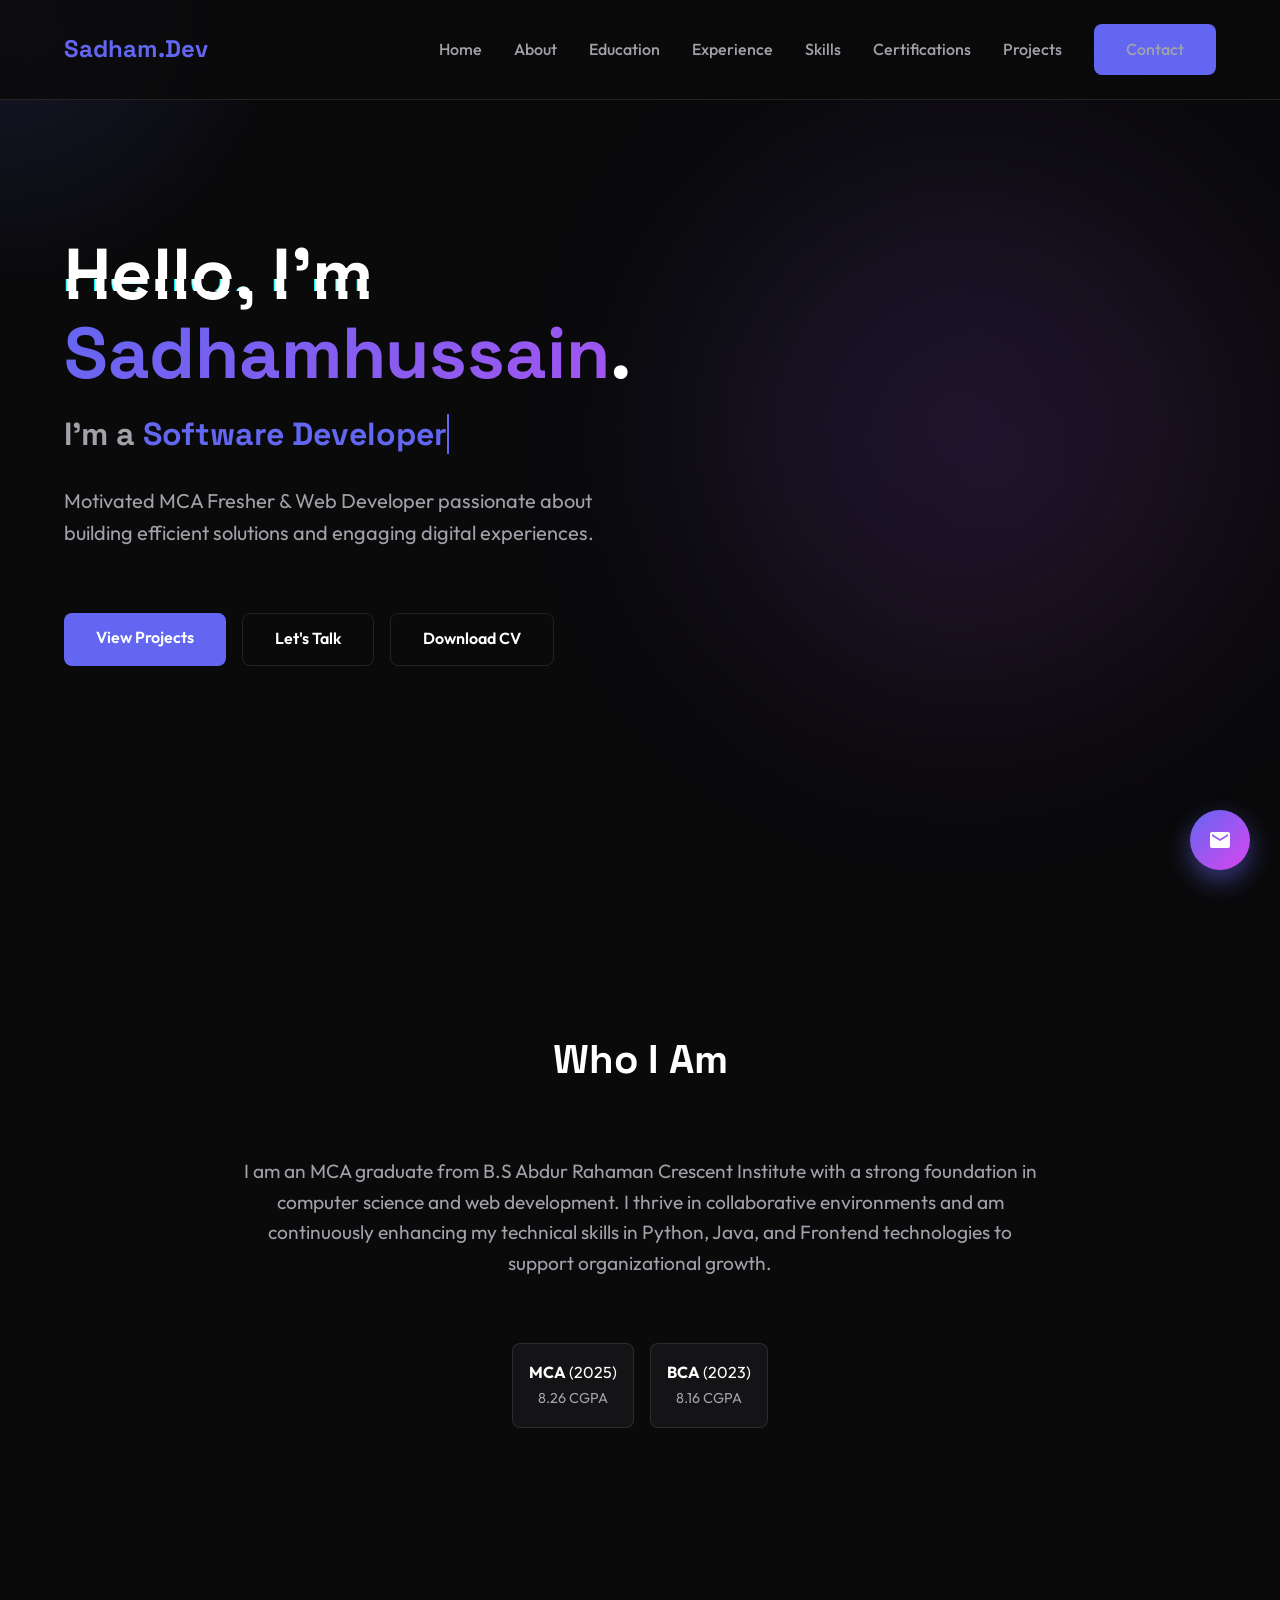
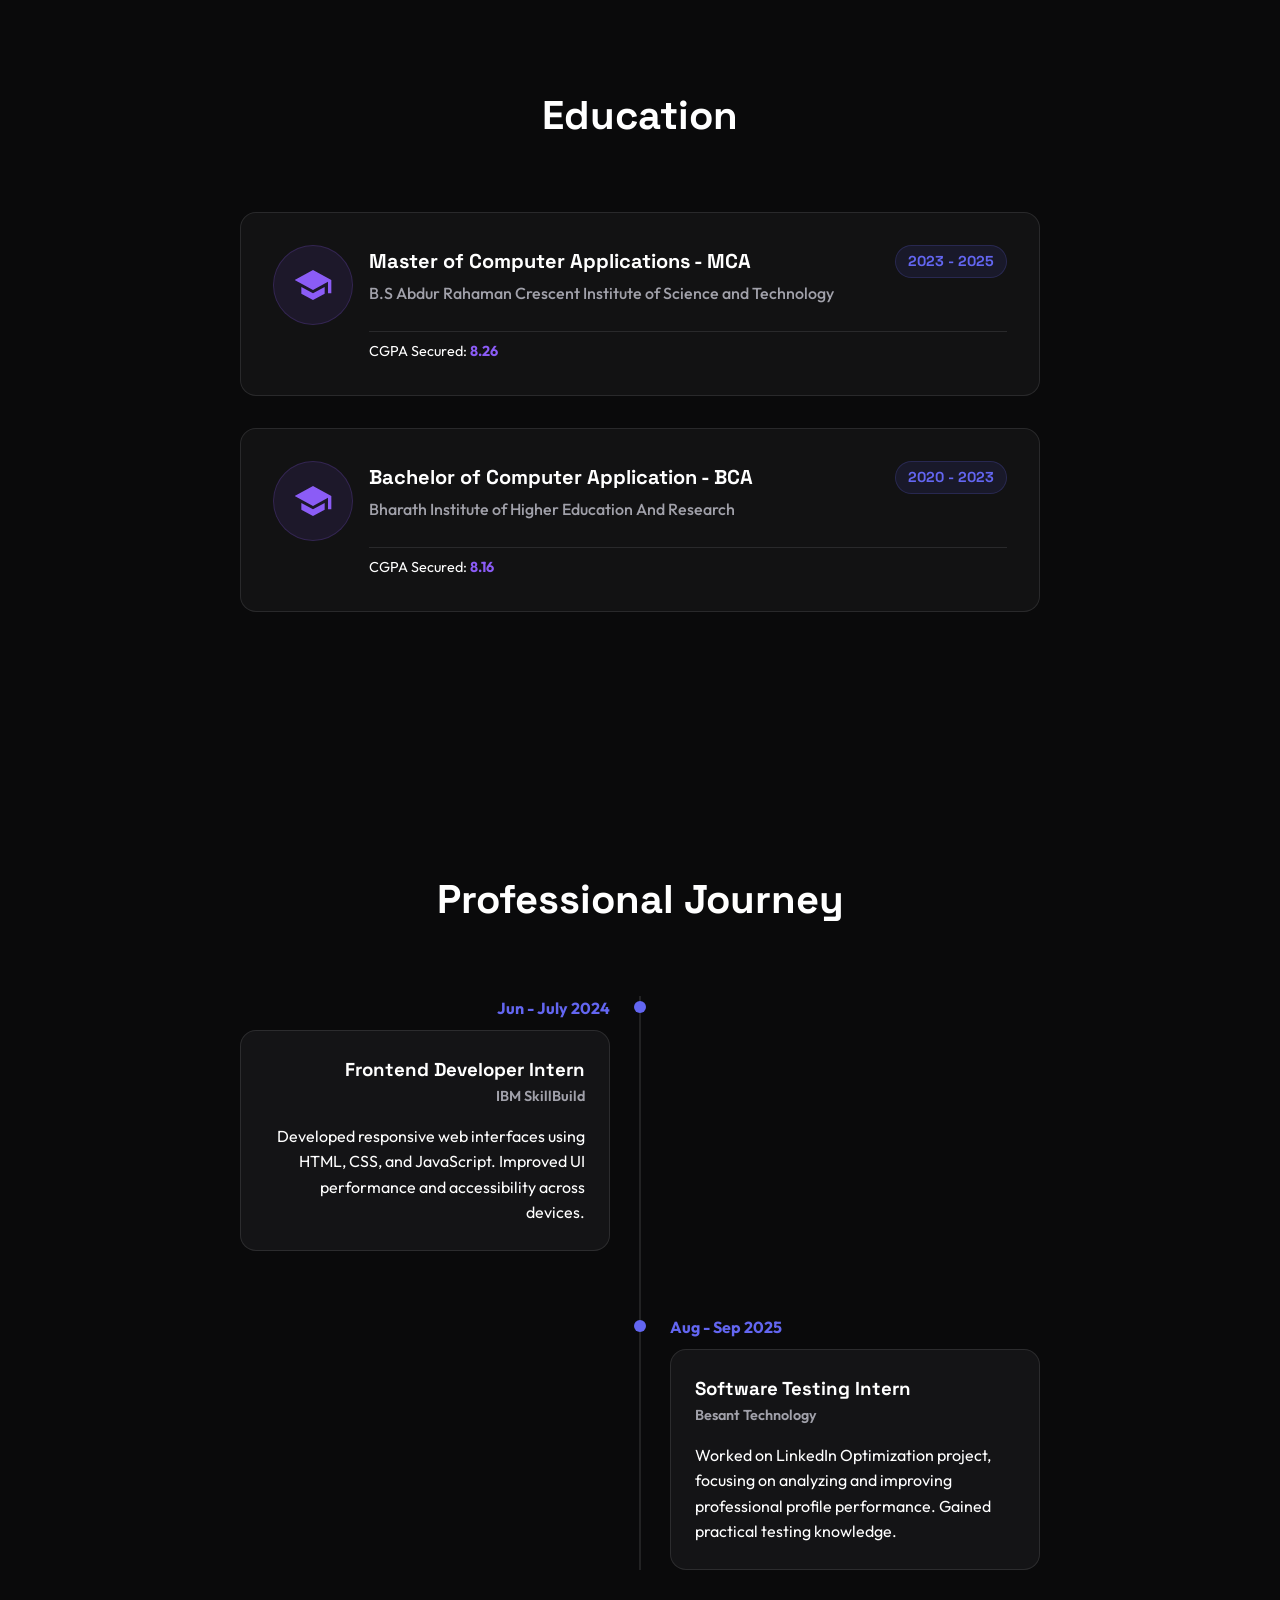
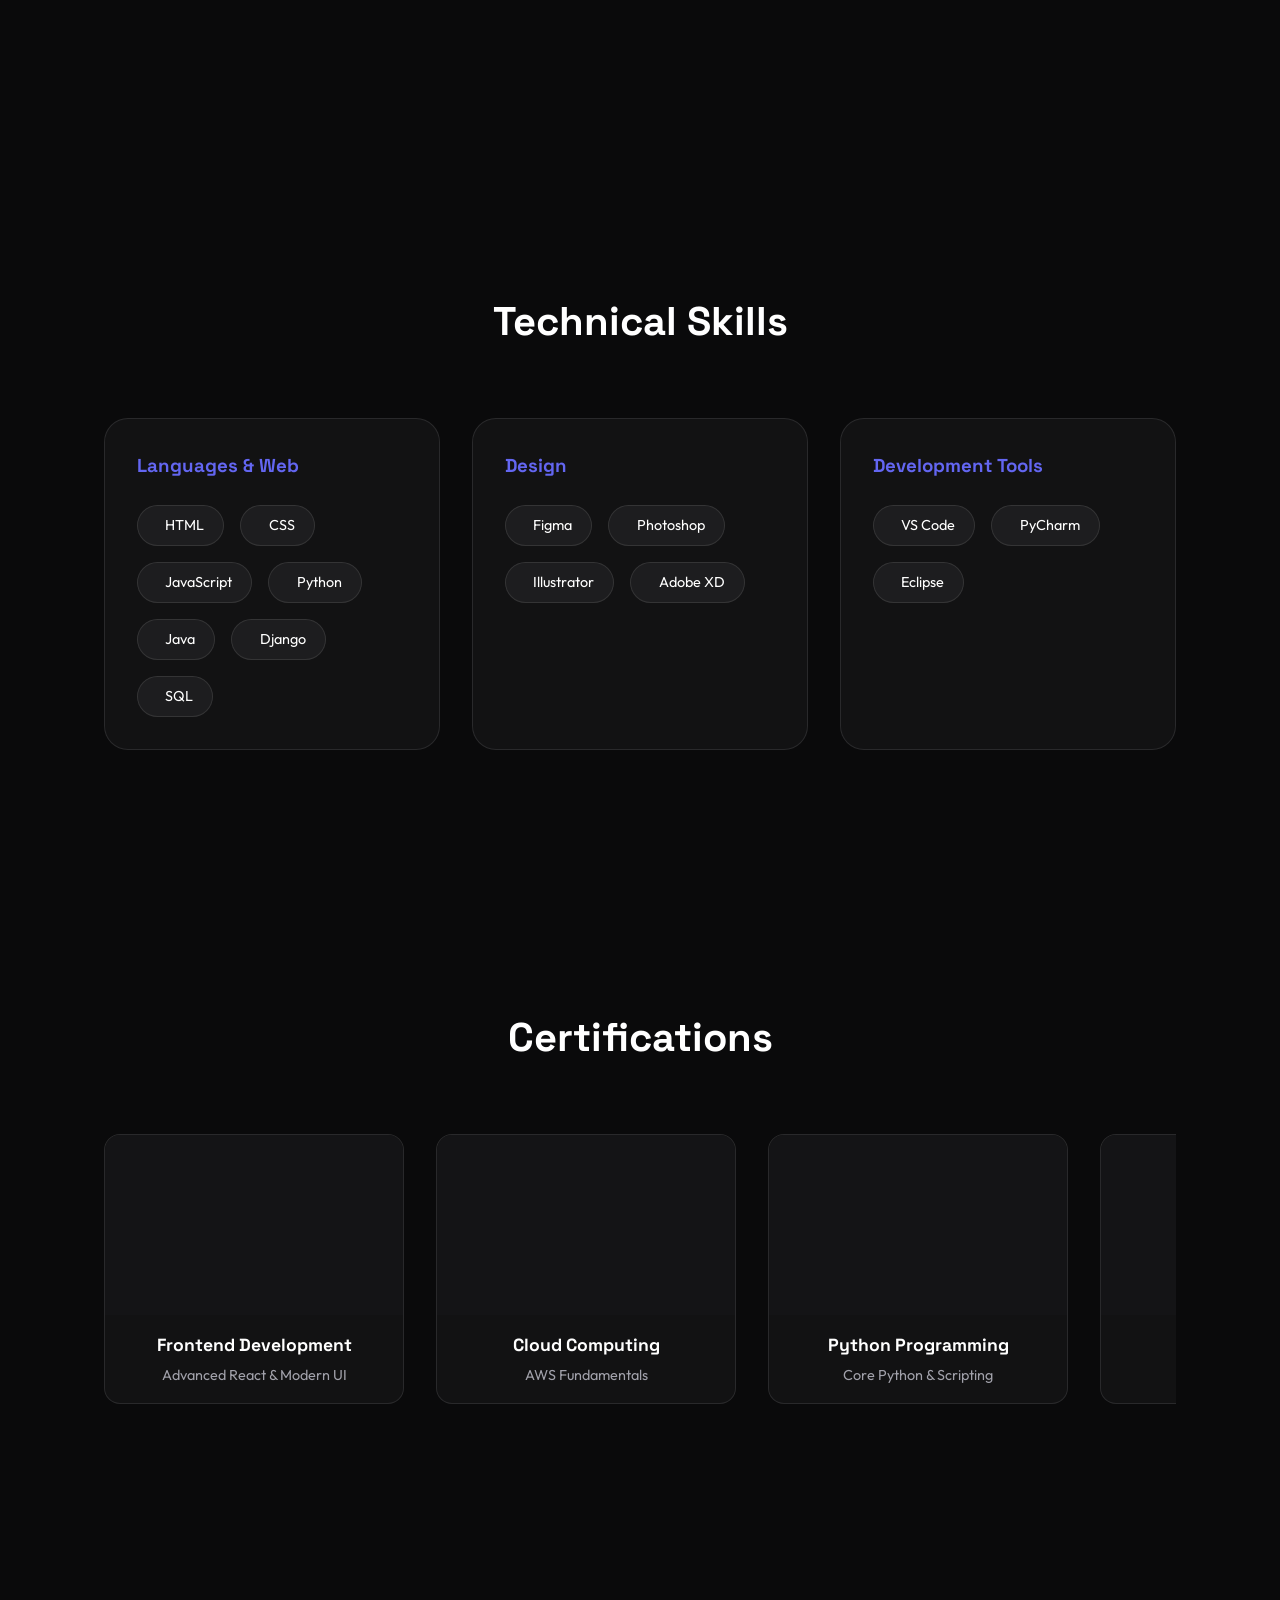
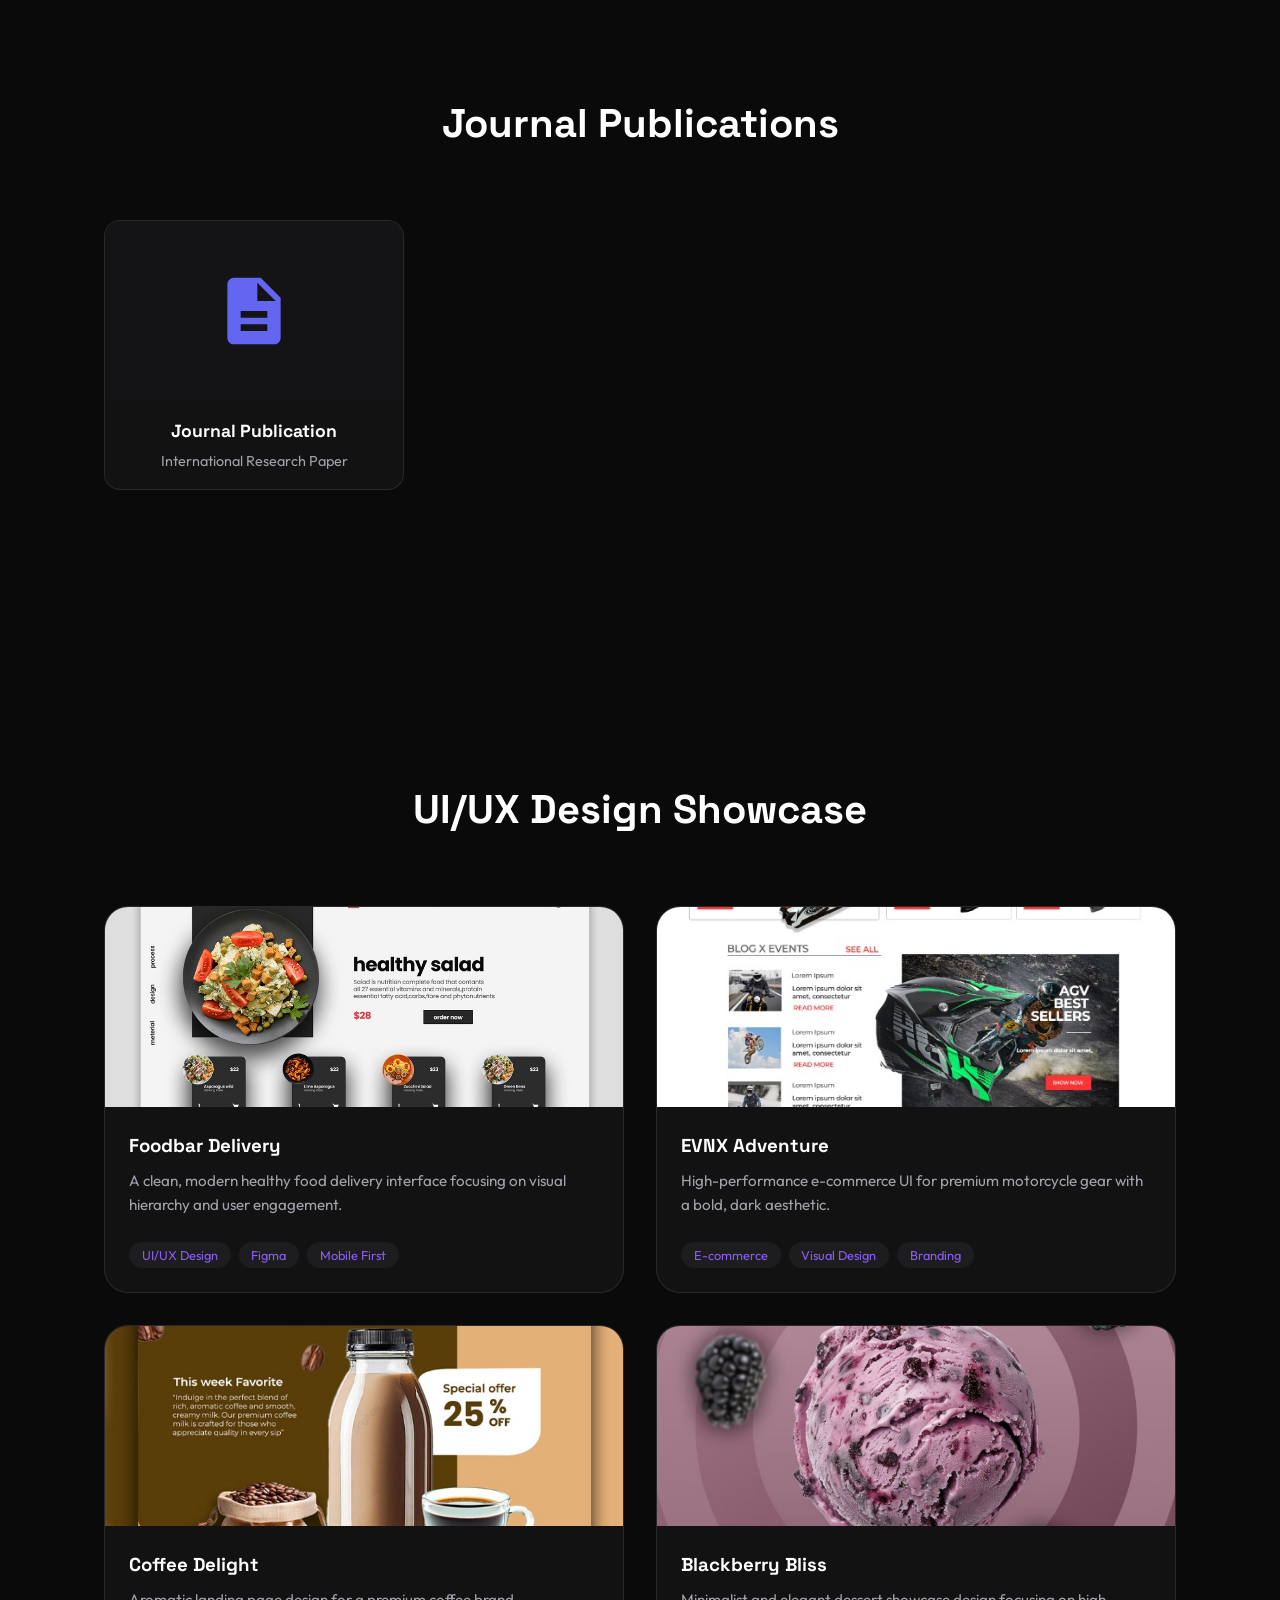
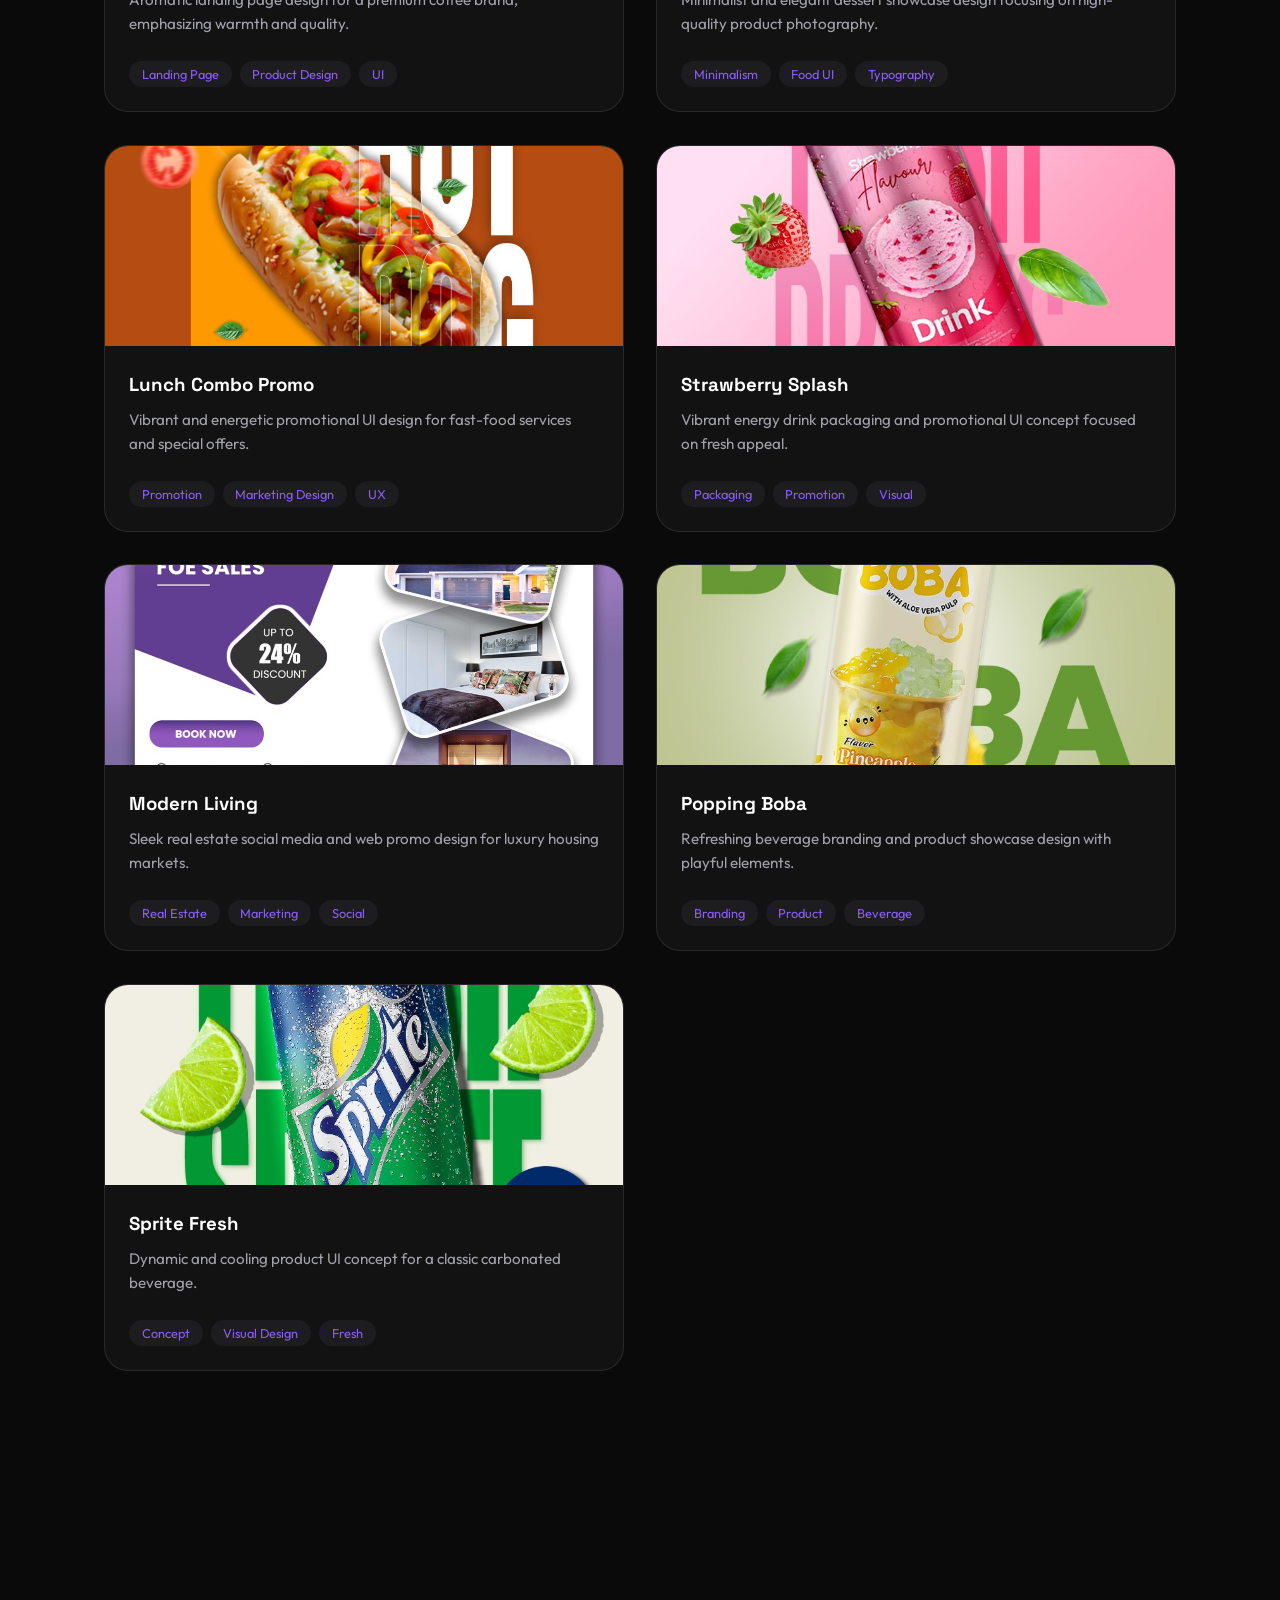
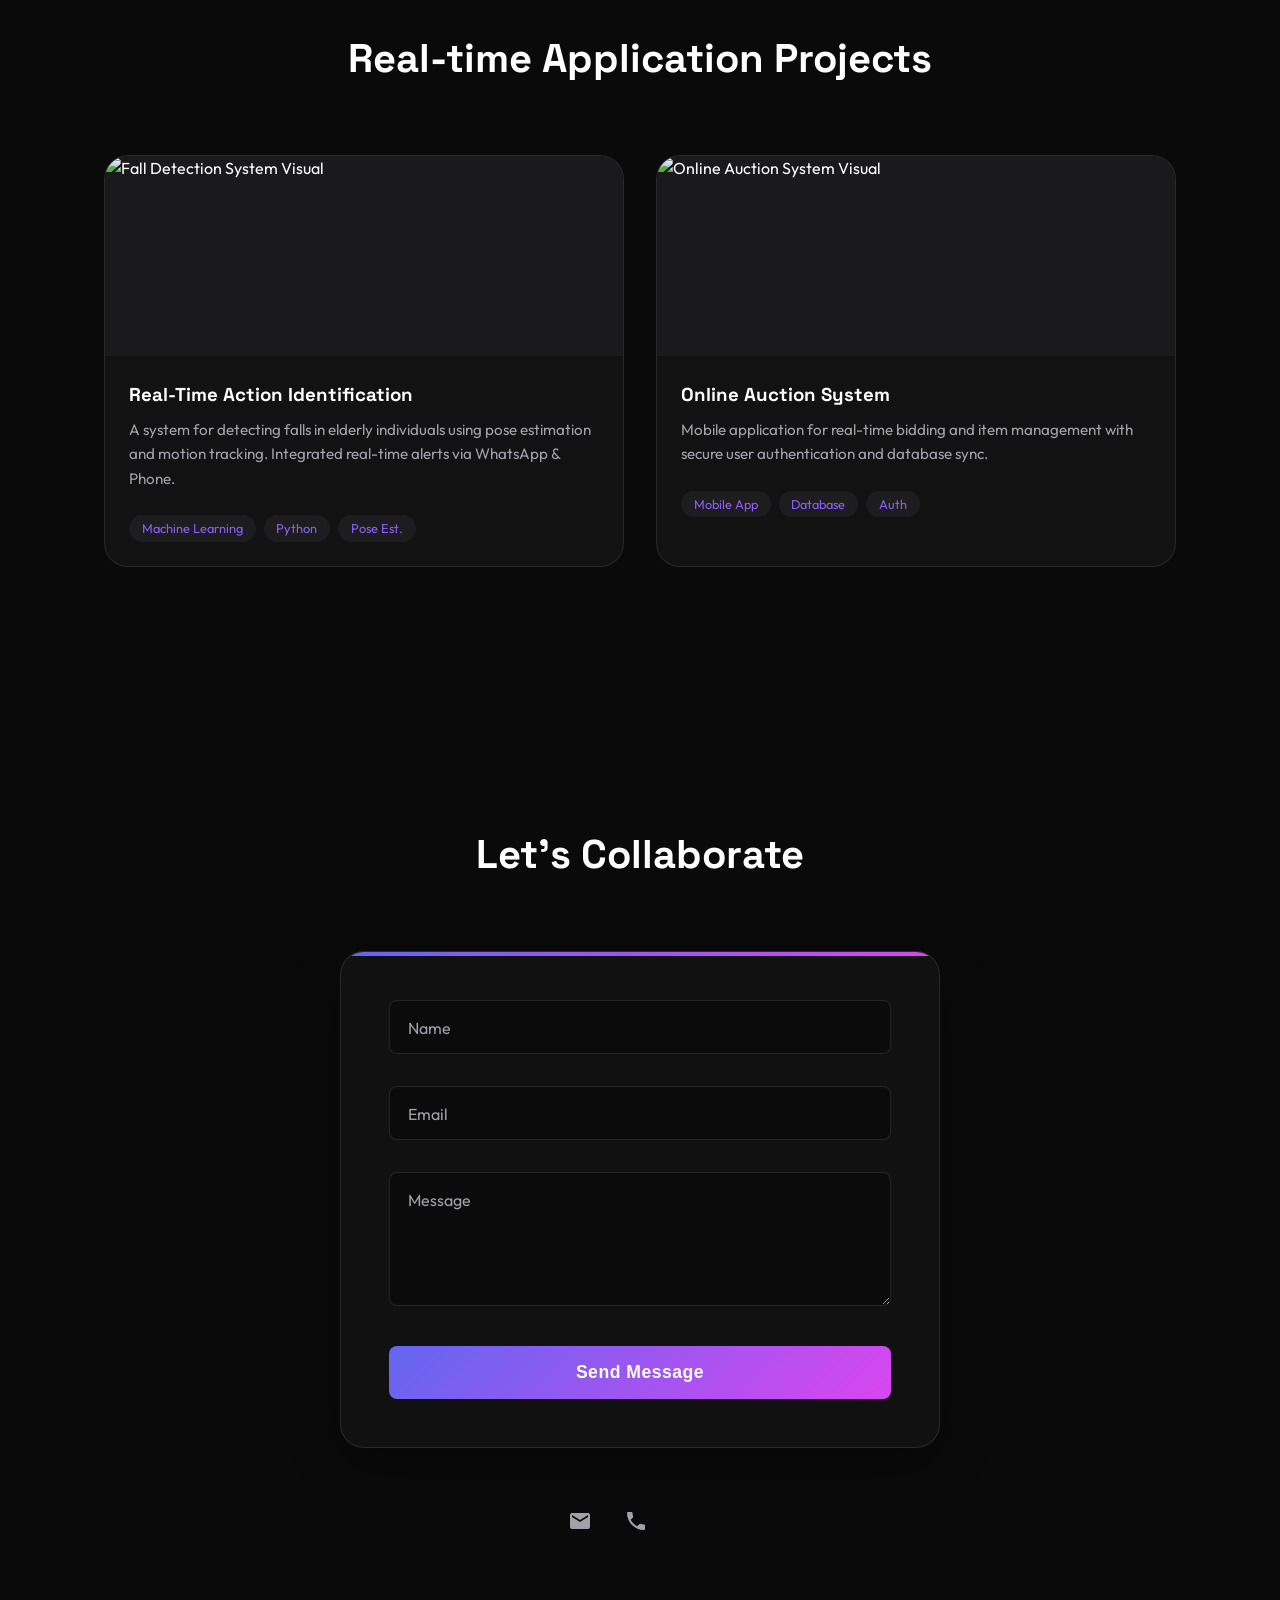
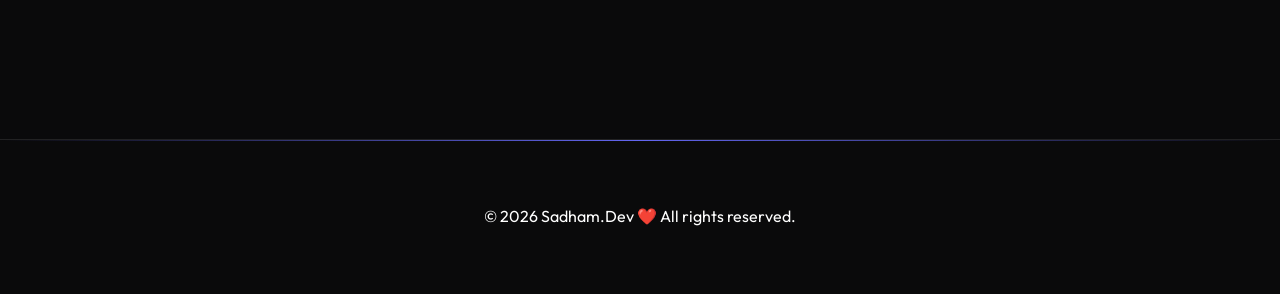
==== commit eee63565: "commit" ====
--- a/index.html
+++ b/index.html
@@ -26,6 +26,34 @@
     <div class="cursor-glow"></div>
     <canvas id="bg-canvas"></canvas> <!-- Particle Background -->
 
+    <!-- Lightbox Modal - Bulletproof Setup -->
+    <script>
+        // Critical: Defined at the top for instant availability
+        function openLightbox(src, cap) {
+            const lb = document.getElementById('lightbox');
+            const img = document.getElementById('lightbox-img');
+            const caption = document.getElementById('lightbox-caption');
+            if (lb && img) {
+                img.src = src;
+                caption.textContent = cap || "";
+                lb.classList.add('active');
+                document.body.style.overflow = 'hidden';
+            }
+        }
+        function closeLightbox() {
+            const lb = document.getElementById('lightbox');
+            if (lb) {
+                lb.classList.remove('active');
+                document.body.style.overflow = '';
+            }
+        }
+    </script>
+    <div id="lightbox" class="lightbox" onclick="closeLightbox()">
+        <span class="close" onclick="closeLightbox()">&times;</span>
+        <img class="lightbox-content" id="lightbox-img" onclick="event.stopPropagation()">
+        <div id="lightbox-caption"></div>
+    </div>
+
     <header class="navbar">
         <a href="#hero" class="logo">Sadham.Dev</a>
         <!-- Rest of navbar -->
@@ -34,8 +62,9 @@
             <span class="bar"></span>
         </button>
         <nav class="nav-container">
+            <button class="nav-close-btn" aria-label="Close Menu">&times;</button>
             <ul class="nav-links">
-                <li><a href="#hero">Home</li></a></li>
+                <li><a href="#hero">Home</a></li>
                 <li><a href="#about">About</a></li>
                 <li><a href="#education">Education</a></li>
                 <li><a href="#experience">Experience</a></li>
@@ -216,7 +245,7 @@
             <div class="cert-grid">
                 <!-- Cert 1 -->
                 <div class="cert-card reveal">
-                    <div class="cert-thumb" onclick="openLightbox('', 'Frontend Development')">
+                    <div class="cert-thumb">
                         <div class="cert-overlay"><i class="devicon-react-original"></i> View Certificate</div>
                         <i class="devicon-react-original colored" style="font-size: 5rem;"></i>
                     </div>
@@ -227,7 +256,7 @@
                 </div>
                 <!-- Cert 2 -->
                 <div class="cert-card reveal" style="transition-delay: 0.1s">
-                    <div class="cert-thumb" onclick="openLightbox('', 'Cloud Computing')">
+                    <div class="cert-thumb">
                         <div class="cert-overlay"><i class="devicon-amazonwebservices-plain"></i> View Certificate</div>
                         <i class="devicon-amazonwebservices-plain-wordmark colored" style="font-size: 5rem;"></i>
                     </div>
@@ -238,7 +267,7 @@
                 </div>
                 <!-- Cert 3: Python -->
                 <div class="cert-card reveal" style="transition-delay: 0.2s">
-                    <div class="cert-thumb" onclick="openLightbox('', 'Python Programming')">
+                    <div class="cert-thumb">
                         <div class="cert-overlay"><i class="devicon-python-plain"></i> View Certificate</div>
                         <i class="devicon-python-plain colored" style="font-size: 5rem;"></i>
                     </div>
@@ -249,7 +278,7 @@
                 </div>
                 <!-- Cert 4: Software Testing -->
                 <div class="cert-card reveal" style="transition-delay: 0.3s">
-                    <div class="cert-thumb" onclick="openLightbox('', 'Software Testing')">
+                    <div class="cert-thumb">
                         <div class="cert-overlay"><i class="devicon-devicon-plain"></i> View Certificate</div>
                         <i class="devicon-devicon-plain colored" style="font-size: 5rem;"></i>
                         <!-- Generic coding icon or selenium/java if wanted. Using generic for now -->
@@ -261,7 +290,7 @@
                 </div>
                 <!-- Cert 5: UI/UX -->
                 <div class="cert-card reveal" style="transition-delay: 0.4s">
-                    <div class="cert-thumb" onclick="openLightbox('', 'UI/UX Design')">
+                    <div class="cert-thumb">
                         <div class="cert-overlay"><i class="devicon-figma-plain"></i> View Certificate</div>
                         <i class="devicon-figma-plain colored" style="font-size: 5rem;"></i>
                     </div>
@@ -306,7 +335,140 @@
         </section>
 
         <section id="work" class="section">
-            <h2 class="section-title reveal">Key Projects</h2>
+            <h2 class="section-title reveal">UI/UX Design Showcase</h2>
+            <div class="projects-grid">
+                <article class="project-card reveal">
+                    <div class="project-image"
+                        onclick="openLightbox('assets/projects/foodbar_ui.jpg', 'Foodbar Delivery UI')"
+                        style="cursor: pointer; background: #1a1a1c;">
+                        <img src="assets/projects/foodbar_ui.jpg" alt="Foodbar UI Design"
+                            style="width: 100%; height: 100%; object-fit: cover;">
+                    </div>
+                    <div class="project-info">
+                        <h3>Foodbar Delivery</h3>
+                        <p>A clean, modern healthy food delivery interface focusing on visual hierarchy and user
+                            engagement.</p>
+                        <div class="tags"><span>UI/UX Design</span><span>Figma</span><span>Mobile First</span></div>
+                    </div>
+                </article>
+                <article class="project-card reveal">
+                    <div class="project-image"
+                        onclick="openLightbox('assets/projects/ecommerce_ui.jpg', 'EVNX Adventure E-commerce UI')"
+                        style="cursor: pointer; background: #1a1a1c;">
+                        <img src="assets/projects/ecommerce_ui.jpg" alt="EVNX Adventure E-commerce"
+                            style="width: 100%; height: 100%; object-fit: cover;">
+                    </div>
+                    <div class="project-info">
+                        <h3>EVNX Adventure</h3>
+                        <p>High-performance e-commerce UI for premium motorcycle gear with a bold, dark aesthetic.</p>
+                        <div class="tags"><span>E-commerce</span><span>Visual Design</span><span>Branding</span></div>
+                    </div>
+                </article>
+                <article class="project-card reveal">
+                    <div class="project-image"
+                        onclick="openLightbox('assets/projects/coffee_ui.jpg', 'Coffee Delight Product UI')"
+                        style="cursor: pointer; background: #1a1a1c;">
+                        <img src="assets/projects/coffee_ui.jpg" alt="Coffee Delight UI"
+                            style="width: 100%; height: 100%; object-fit: cover;">
+                    </div>
+                    <div class="project-info">
+                        <h3>Coffee Delight</h3>
+                        <p>Aromatic landing page design for a premium coffee brand, emphasizing warmth and quality.</p>
+                        <div class="tags"><span>Landing Page</span><span>Product Design</span><span>UI</span></div>
+                    </div>
+                </article>
+                <article class="project-card reveal">
+                    <div class="project-image"
+                        onclick="openLightbox('assets/projects/icecream_ui.jpg', 'Blackberry Bliss UI')"
+                        style="cursor: pointer; background: #1a1a1c;">
+                        <img src="assets/projects/icecream_ui.jpg" alt="Blackberry Bliss UI"
+                            style="width: 100%; height: 100%; object-fit: cover;">
+                    </div>
+                    <div class="project-info">
+                        <h3>Blackberry Bliss</h3>
+                        <p>Minimalist and elegant dessert showcase design focusing on high-quality product photography.
+                        </p>
+                        <div class="tags"><span>Minimalism</span><span>Food UI</span><span>Typography</span></div>
+                    </div>
+                </article>
+                <article class="project-card reveal">
+                    <div class="project-image"
+                        onclick="openLightbox('assets/projects/hotdog_ui.jpg', 'Lunch Combo Promotional UI')"
+                        style="cursor: pointer; background: #1a1a1c;">
+                        <img src="assets/projects/hotdog_ui.jpg" alt="Lunch Combo UI"
+                            style="width: 100%; height: 100%; object-fit: cover;">
+                    </div>
+                    <div class="project-info">
+                        <h3>Lunch Combo Promo</h3>
+                        <p>Vibrant and energetic promotional UI design for fast-food services and special offers.</p>
+                        <div class="tags"><span>Promotion</span><span>Marketing Design</span><span>UX</span></div>
+                    </div>
+                </article>
+
+                <!-- New Project: Strawberry Energy -->
+                <article class="project-card reveal">
+                    <div class="project-image"
+                        onclick="openLightbox('assets/projects/strawberry_energy.jpg', 'Strawberry Splash Energy Drink')"
+                        style="cursor: pointer; background: #1a1a1c;">
+                        <img src="assets/projects/strawberry_energy.jpg" alt="Strawberry Energy Design"
+                            style="width: 100%; height: 100%; object-fit: cover;">
+                    </div>
+                    <div class="project-info">
+                        <h3>Strawberry Splash</h3>
+                        <p>Vibrant energy drink packaging and promotional UI concept focused on fresh appeal.</p>
+                        <div class="tags"><span>Packaging</span><span>Promotion</span><span>Visual</span></div>
+                    </div>
+                </article>
+
+                <!-- New Project: Modern House -->
+                <article class="project-card reveal">
+                    <div class="project-image"
+                        onclick="openLightbox('assets/projects/modern_house.jpg', 'Modern Real Estate Promo')"
+                        style="cursor: pointer; background: #1a1a1c;">
+                        <img src="assets/projects/modern_house.jpg" alt="Modern House Design"
+                            style="width: 100%; height: 100%; object-fit: cover;">
+                    </div>
+                    <div class="project-info">
+                        <h3>Modern Living</h3>
+                        <p>Sleek real estate social media and web promo design for luxury housing markets.</p>
+                        <div class="tags"><span>Real Estate</span><span>Marketing</span><span>Social</span></div>
+                    </div>
+                </article>
+
+                <!-- New Project: Pineapple Boba -->
+                <article class="project-card reveal">
+                    <div class="project-image"
+                        onclick="openLightbox('assets/projects/pineapple_boba.jpg', 'Pineapple Popping Boba')"
+                        style="cursor: pointer; background: #1a1a1c;">
+                        <img src="assets/projects/pineapple_boba.jpg" alt="Pineapple Boba Design"
+                            style="width: 100%; height: 100%; object-fit: cover;">
+                    </div>
+                    <div class="project-info">
+                        <h3>Popping Boba</h3>
+                        <p>Refreshing beverage branding and product showcase design with playful elements.</p>
+                        <div class="tags"><span>Branding</span><span>Product</span><span>Beverage</span></div>
+                    </div>
+                </article>
+
+                <!-- New Project: Sprite Design -->
+                <article class="project-card reveal">
+                    <div class="project-image"
+                        onclick="openLightbox('assets/projects/sprite_design.jpg', 'Fresh Sprite Concept')"
+                        style="cursor: pointer; background: #1a1a1c;">
+                        <img src="assets/projects/sprite_design.jpg" alt="Sprite Concept Design"
+                            style="width: 100%; height: 100%; object-fit: cover;">
+                    </div>
+                    <div class="project-info">
+                        <h3>Sprite Fresh</h3>
+                        <p>Dynamic and cooling product UI concept for a classic carbonated beverage.</p>
+                        <div class="tags"><span>Concept</span><span>Visual Design</span><span>Fresh</span></div>
+                    </div>
+                </article>
+            </div>
+        </section>
+
+        <section id="realtime-projects" class="section">
+            <h2 class="section-title reveal">Real-time Application Projects</h2>
             <div class="projects-grid">
                 <article class="project-card reveal">
                     <div class="project-image">
@@ -400,15 +562,10 @@
     </main>
 
     <footer style="padding: 4rem 0; text-align: center; border-top: 1px solid var(--glass-border); margin-top: 4rem;">
-        <p>&copy; 2026 Sadham.Dev. All rights reserved.</p>
+        <p>&copy; 2026 Sadham.Dev ❤️ All rights reserved.</p>
     </footer>
 
-    <!-- Lightbox Modal -->
-    <div id="lightbox" class="lightbox">
-        <span class="close" onclick="closeLightbox()">&times;</span>
-        <img class="lightbox-content" id="lightbox-img">
-        <div id="lightbox-caption"></div>
-    </div>
+
 
     <script src="scripts/main.js"></script>
 </body>
--- a/styles/main.css
+++ b/styles/main.css
@@ -108,6 +108,7 @@
     display: flex;
     gap: var(--space-lg);
     list-style: none;
+    align-items: center;
 }
 
 .nav-links a {
@@ -127,6 +128,33 @@
     gap: 6px;
     background: none;
     border: none;
+    cursor: pointer;
+    z-index: 1001;
+}
+
+/* Hamburger Animation */
+.mobile-menu-btn.active .bar:nth-child(1) {
+    transform: translateY(8px) rotate(45deg);
+}
+
+.mobile-menu-btn.active .bar:nth-child(2) {
+    opacity: 0;
+}
+
+.mobile-menu-btn.active .bar:nth-child(3) {
+    transform: translateY(-8px) rotate(-45deg);
+}
+
+/* Close button inside menu */
+.nav-close-btn {
+    display: none;
+    position: absolute;
+    top: 20px;
+    right: 20px;
+    background: none;
+    border: none;
+    color: var(--text-primary);
+    font-size: 2rem;
     cursor: pointer;
 }
 
@@ -347,6 +375,7 @@
 .project-image {
     height: 200px;
     background: #1a1a1c;
+    cursor: zoom-in;
 }
 
 .project-image.placeholder {
@@ -453,6 +482,12 @@
         transition: 0.4s ease-in-out;
         display: flex;
         justify-content: center;
+        z-index: 999;
+    }
+
+    .nav-close-btn {
+        display: block;
+        /* Show on mobile */
     }
 
     .nav-container.active {
@@ -463,6 +498,8 @@
         flex-direction: column;
         gap: var(--space-xl);
         font-size: 1.5rem;
+        align-items: center;
+        text-align: center;
     }
 
     .hero-title {
@@ -500,4 +537,69 @@
     .timeline-dot {
         left: 14px !important;
     }
+
+}
+
+/* Lightbox Modal - MASTER Styles */
+#lightbox {
+    display: none;
+    position: fixed !important;
+    inset: 0 !important;
+    z-index: 2147483647 !important;
+    background: rgba(0, 0, 0, 0.98) !important;
+    backdrop-filter: blur(15px) !important;
+    justify-content: center !important;
+    align-items: center !important;
+    flex-direction: column !important;
+    cursor: pointer !important;
+}
+
+#lightbox.active {
+    display: flex !important;
+}
+
+.lightbox-content {
+    max-width: 90% !important;
+    max-height: 80vh !important;
+    border-radius: 12px !important;
+    box-shadow: 0 0 60px rgba(0, 0, 0, 0.9) !important;
+    cursor: default !important;
+    animation: zoomIn 0.35s cubic-bezier(0.34, 1.56, 0.64, 1) !important;
+}
+
+#lightbox-caption {
+    color: #fff !important;
+    margin-top: 25px !important;
+    font-size: 1.5rem !important;
+    font-family: var(--font-heading) !important;
+    text-shadow: 0 2px 10px rgba(0, 0, 0, 0.5) !important;
+}
+
+#lightbox .close {
+    position: absolute !important;
+    top: 30px !important;
+    right: 40px !important;
+    color: #fff !important;
+    font-size: 3.5rem !important;
+    font-weight: bold !important;
+    opacity: 0.8 !important;
+    transition: 0.2s !important;
+}
+
+#lightbox .close:hover {
+    opacity: 1 !important;
+    transform: scale(1.1) !important;
+    color: var(--accent-primary) !important;
+}
+
+@keyframes zoomIn {
+    from {
+        transform: scale(0.9);
+        opacity: 0;
+    }
+
+    to {
+        transform: scale(1);
+        opacity: 1;
+    }
 }
--- a/styles/certifications.css
+++ b/styles/certifications.css
@@ -57,7 +57,7 @@
     align-items: center;
     justify-content: center;
     overflow: hidden;
-    cursor: pointer;
+    cursor: default;
 }
 
 .cert-thumb img,
@@ -111,77 +111,6 @@
     color: var(--text-secondary);
 }
 
-/* Lightbox */
-.lightbox {
-    display: none;
-    /* Hidden by default */
-    position: fixed;
-    z-index: 1000;
-    padding-top: 60px;
-    left: 0;
-    top: 0;
-    width: 100%;
-    height: 100%;
-    overflow: auto;
-    background-color: rgba(0, 0, 0, 0.9);
-    backdrop-filter: blur(5px);
-    animation: fadeIn 0.3s;
-}
-
-.lightbox-content {
-    margin: auto;
-    display: block;
-    width: 80%;
-    max-width: 800px;
-    border-radius: var(--radius-sm);
-    box-shadow: 0 0 50px rgba(99, 102, 241, 0.2);
-    animation: zoomIn 0.3s;
-}
-
-#lightbox-caption {
-    margin: auto;
-    display: block;
-    width: 80%;
-    max-width: 700px;
-    text-align: center;
-    color: #ccc;
-    padding: 10px 0;
-    height: 150px;
-    font-family: var(--font-heading);
-    font-size: 1.2rem;
-    margin-top: 20px;
-}
-
-.close-lightbox {
-    position: absolute;
-    top: 30px;
-    right: 35px;
-    color: #f1f1f1;
-    font-size: 40px;
-    font-weight: bold;
-    transition: 0.3s;
-    cursor: pointer;
-}
-
-.close-lightbox:hover,
-.close-lightbox:focus {
-    color: var(--accent-primary);
-    text-decoration: none;
-    cursor: pointer;
-}
-
-@keyframes zoomIn {
-    from {
-        transform: scale(0.8);
-        opacity: 0;
-    }
-
-    to {
-        transform: scale(1);
-        opacity: 1;
-    }
-}
-
 @keyframes fadeIn {
     from {
         background-color: rgba(0, 0, 0, 0);
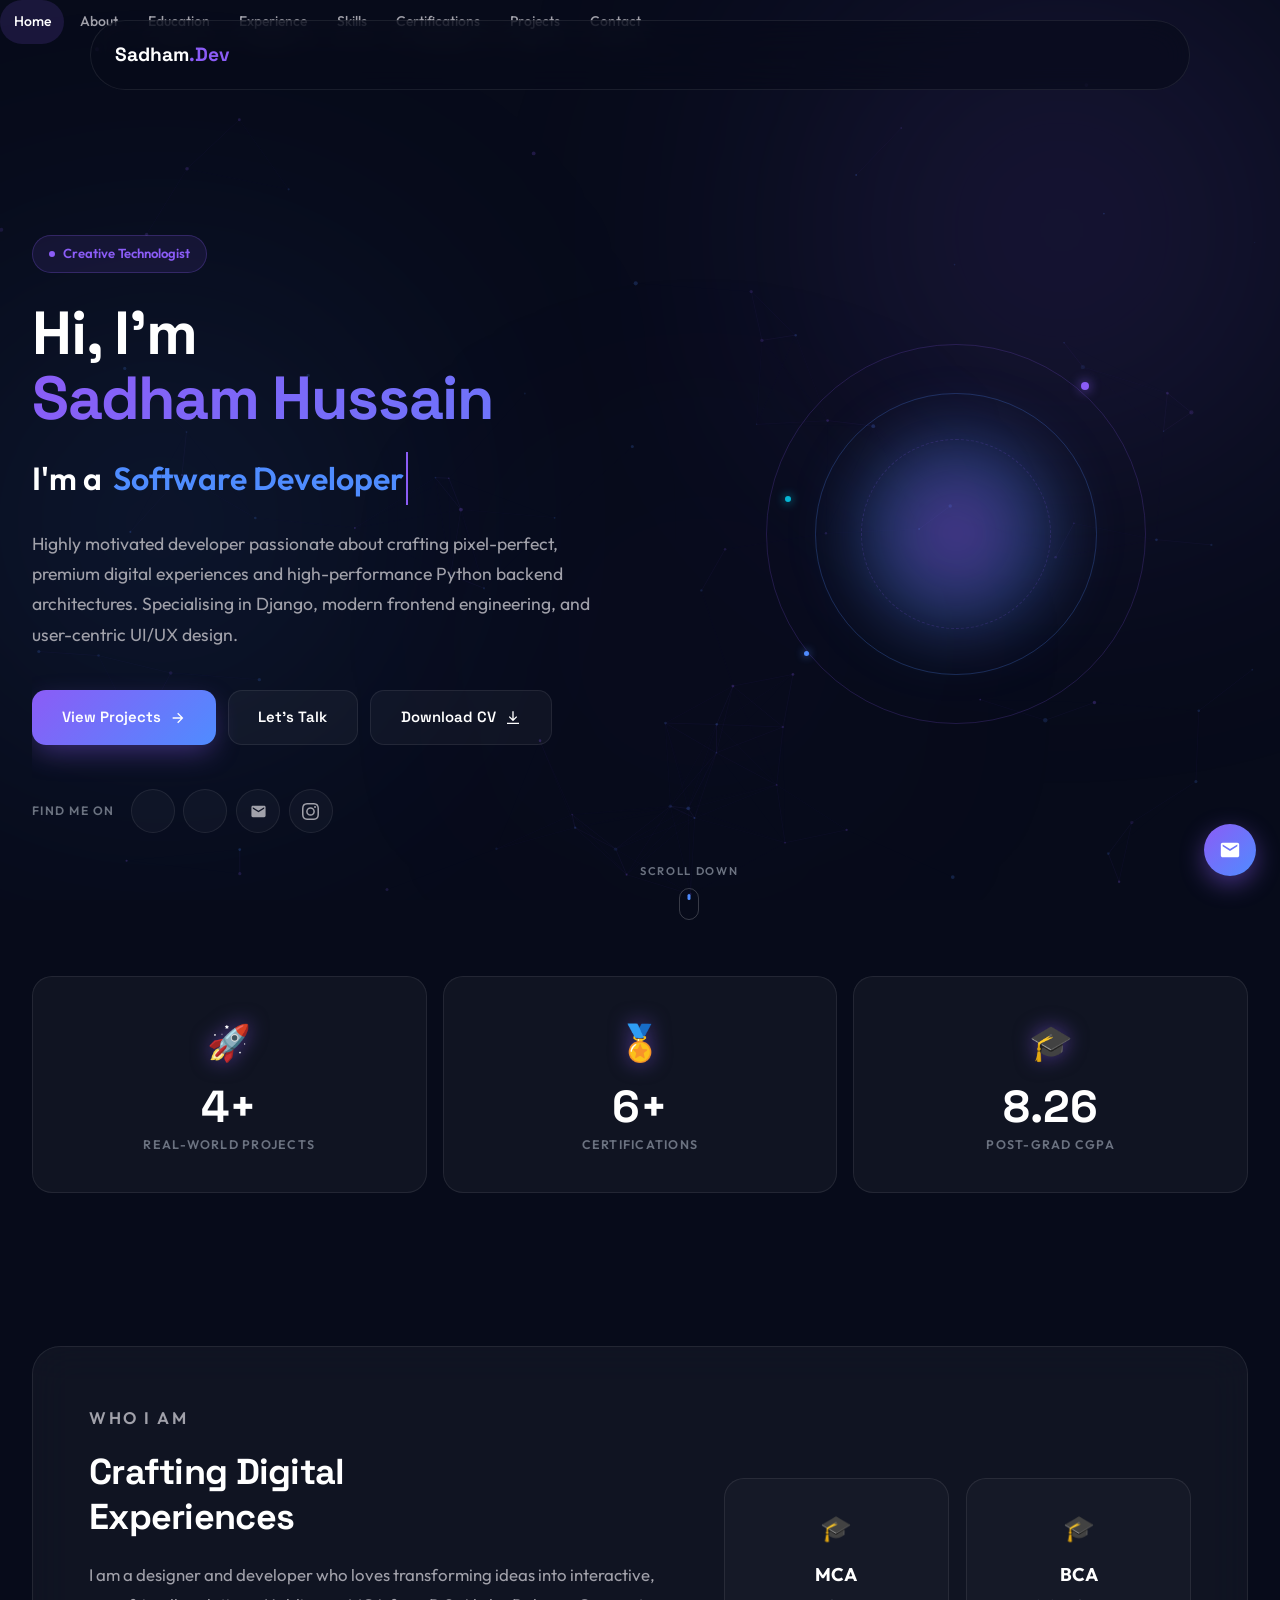
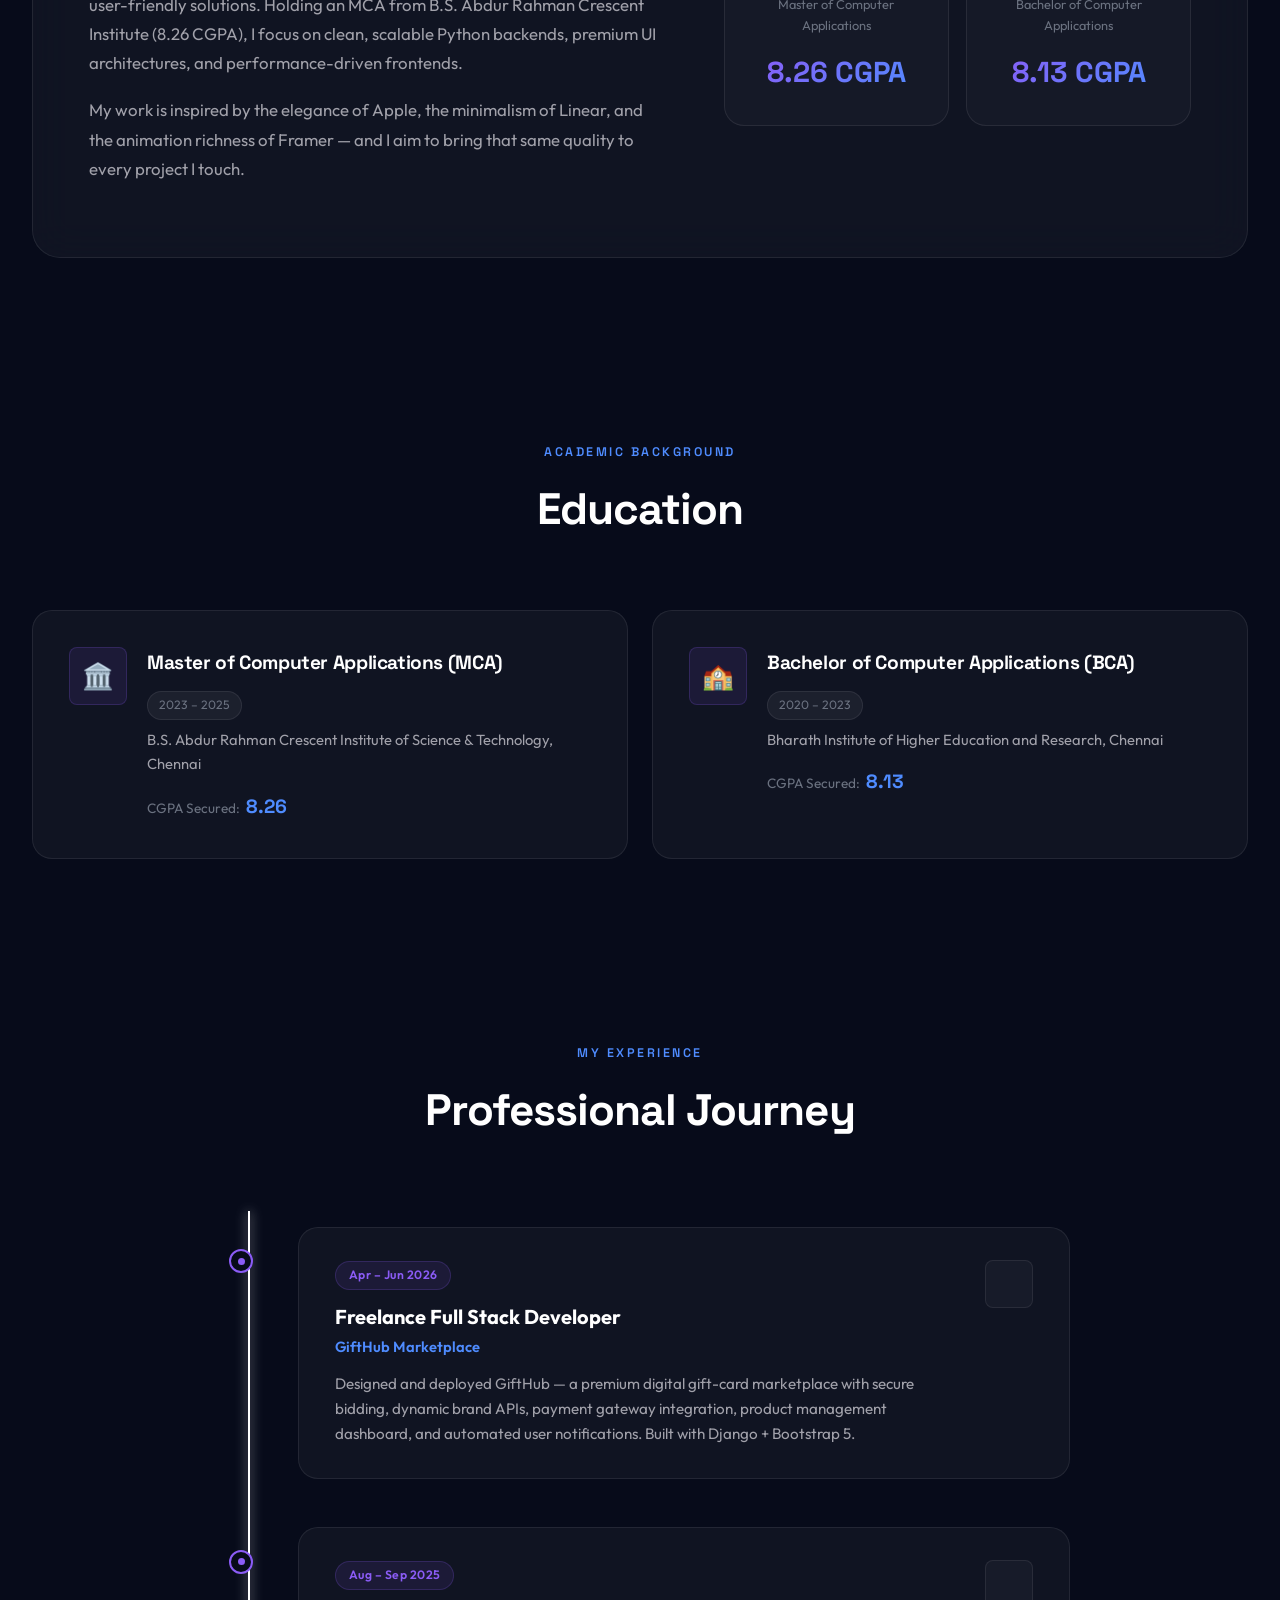
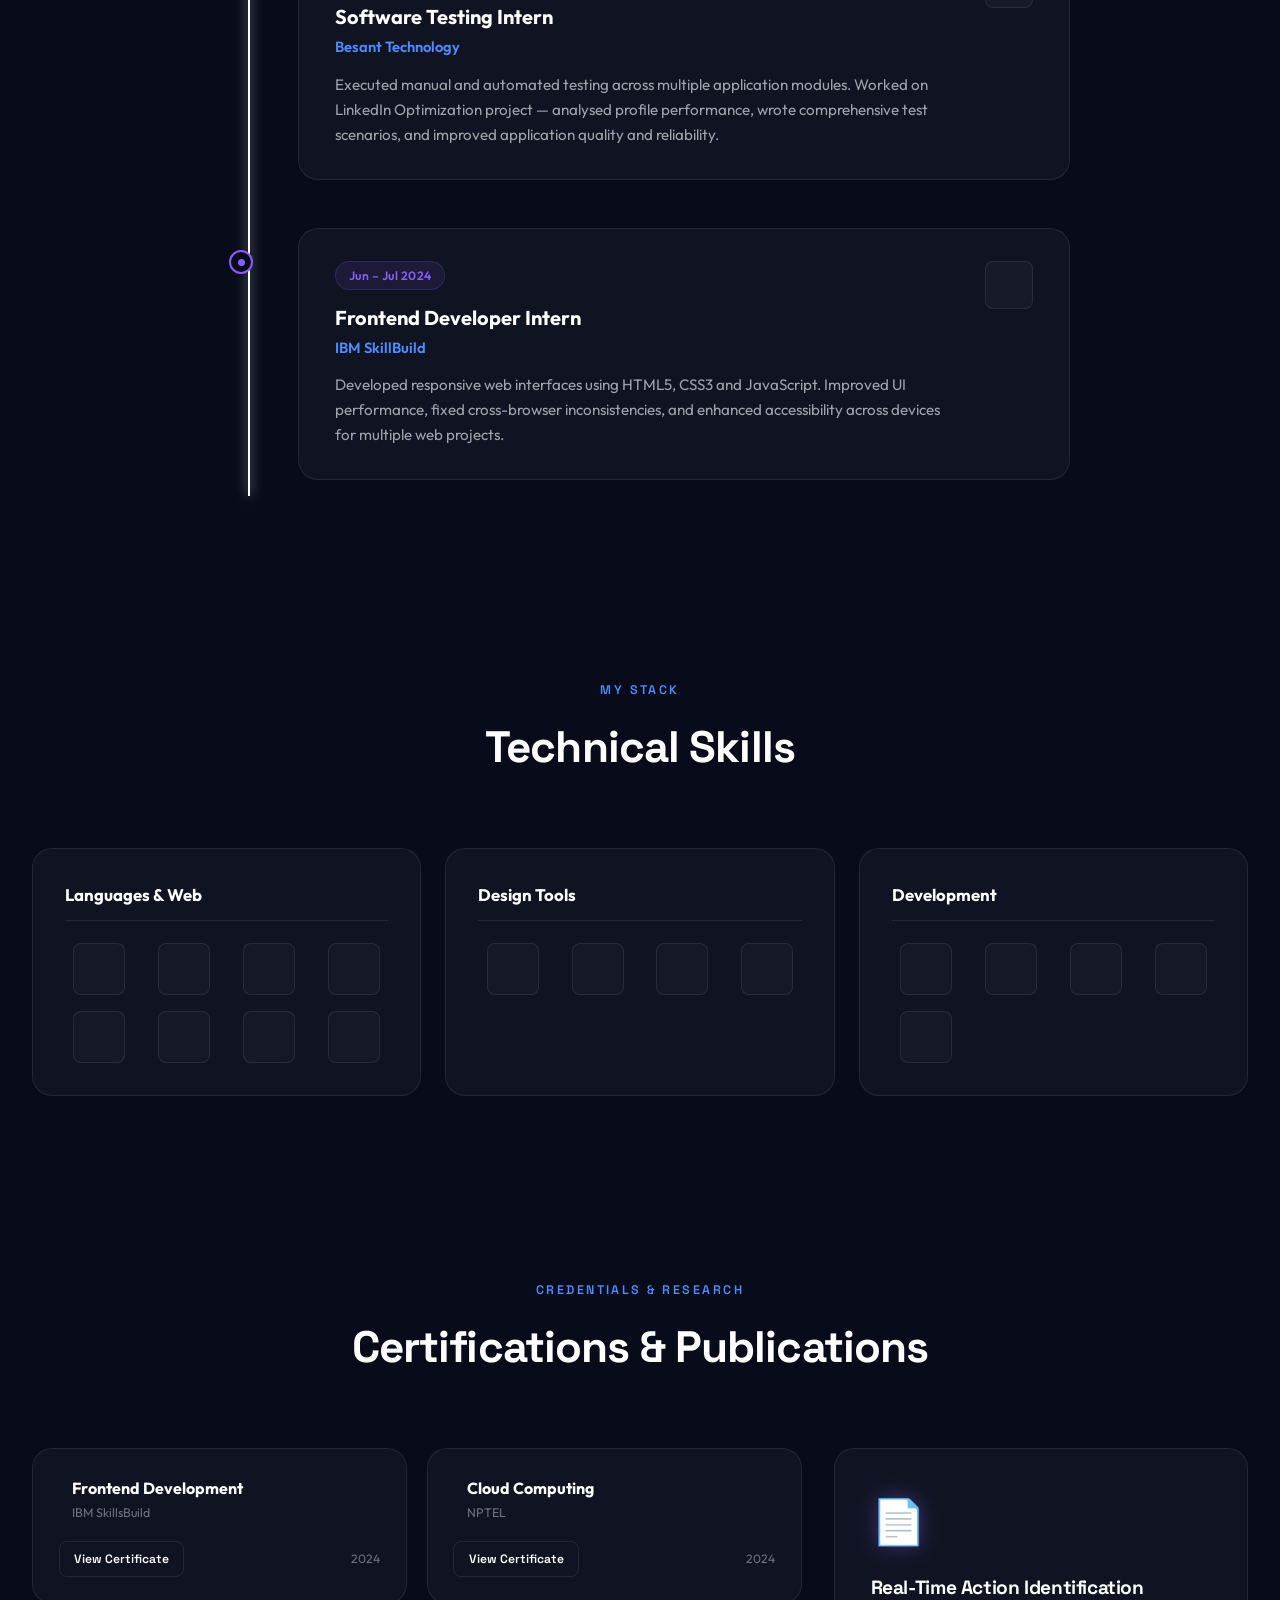
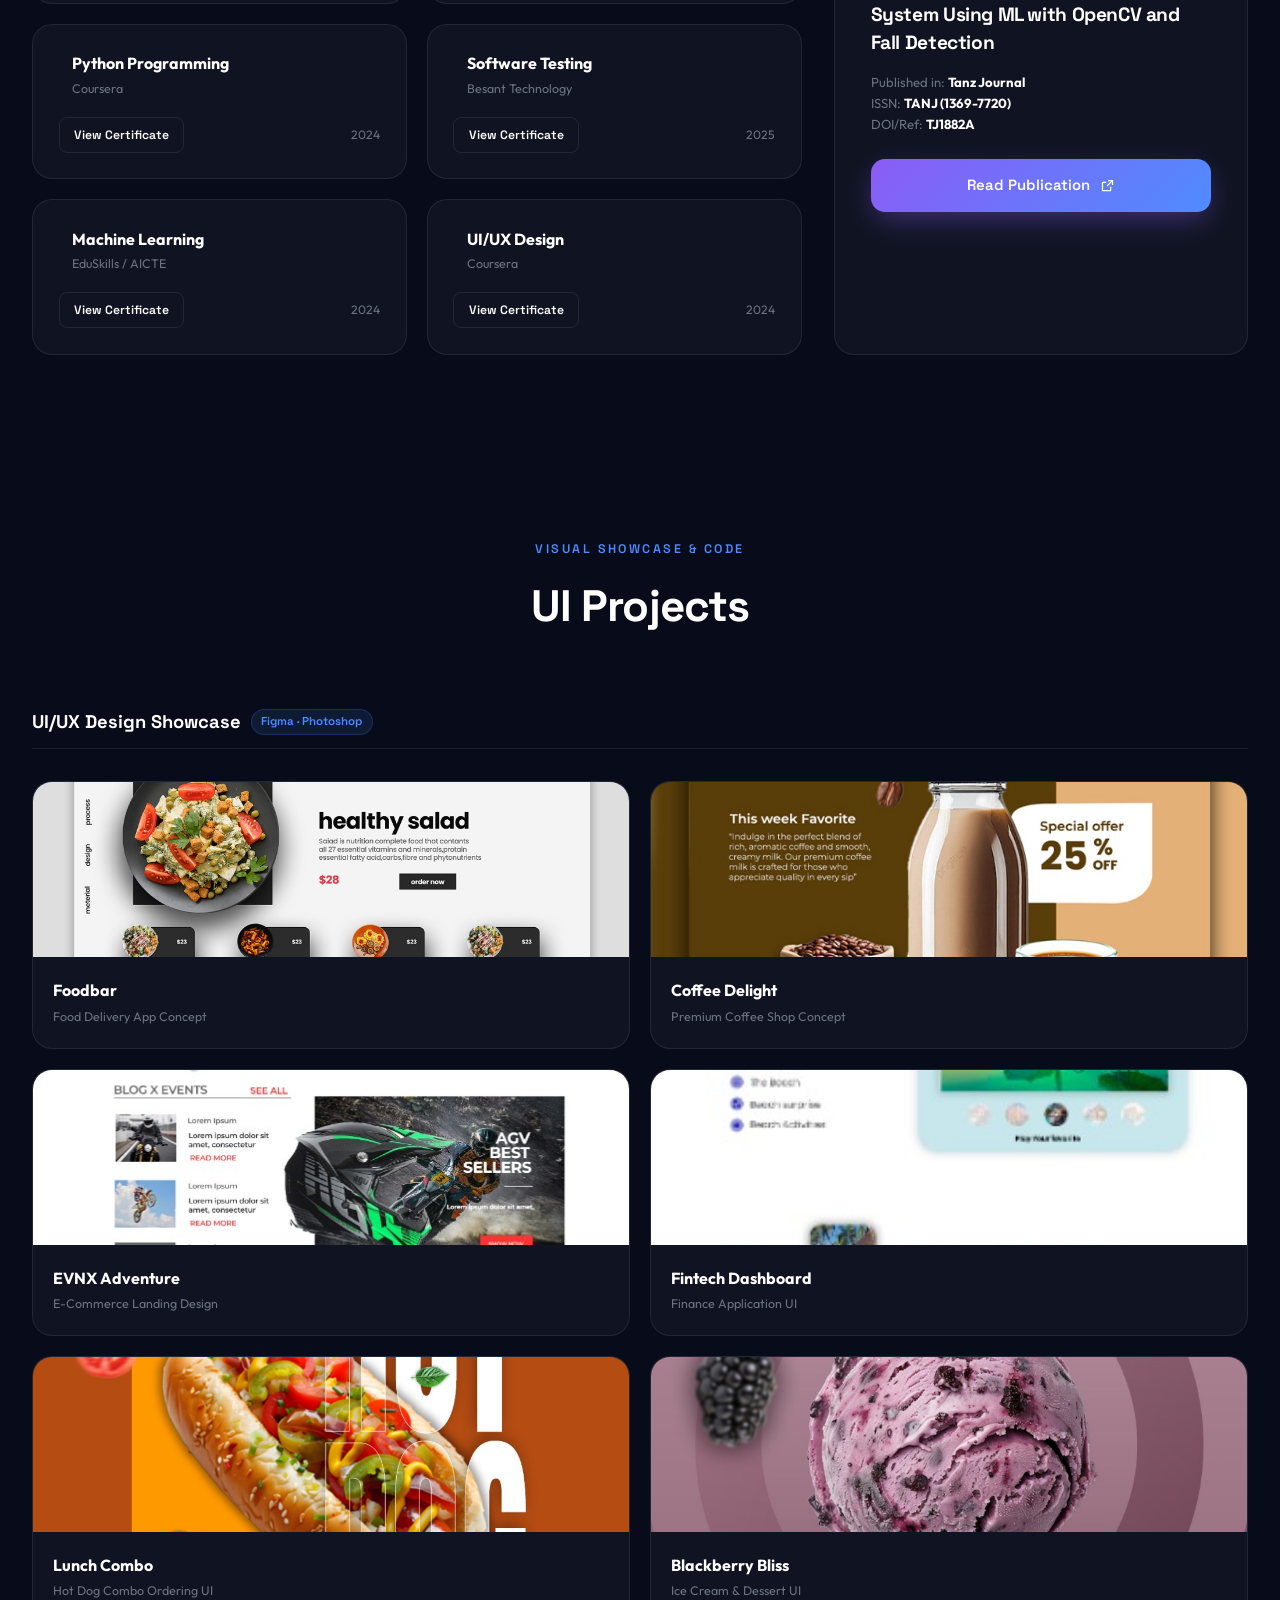
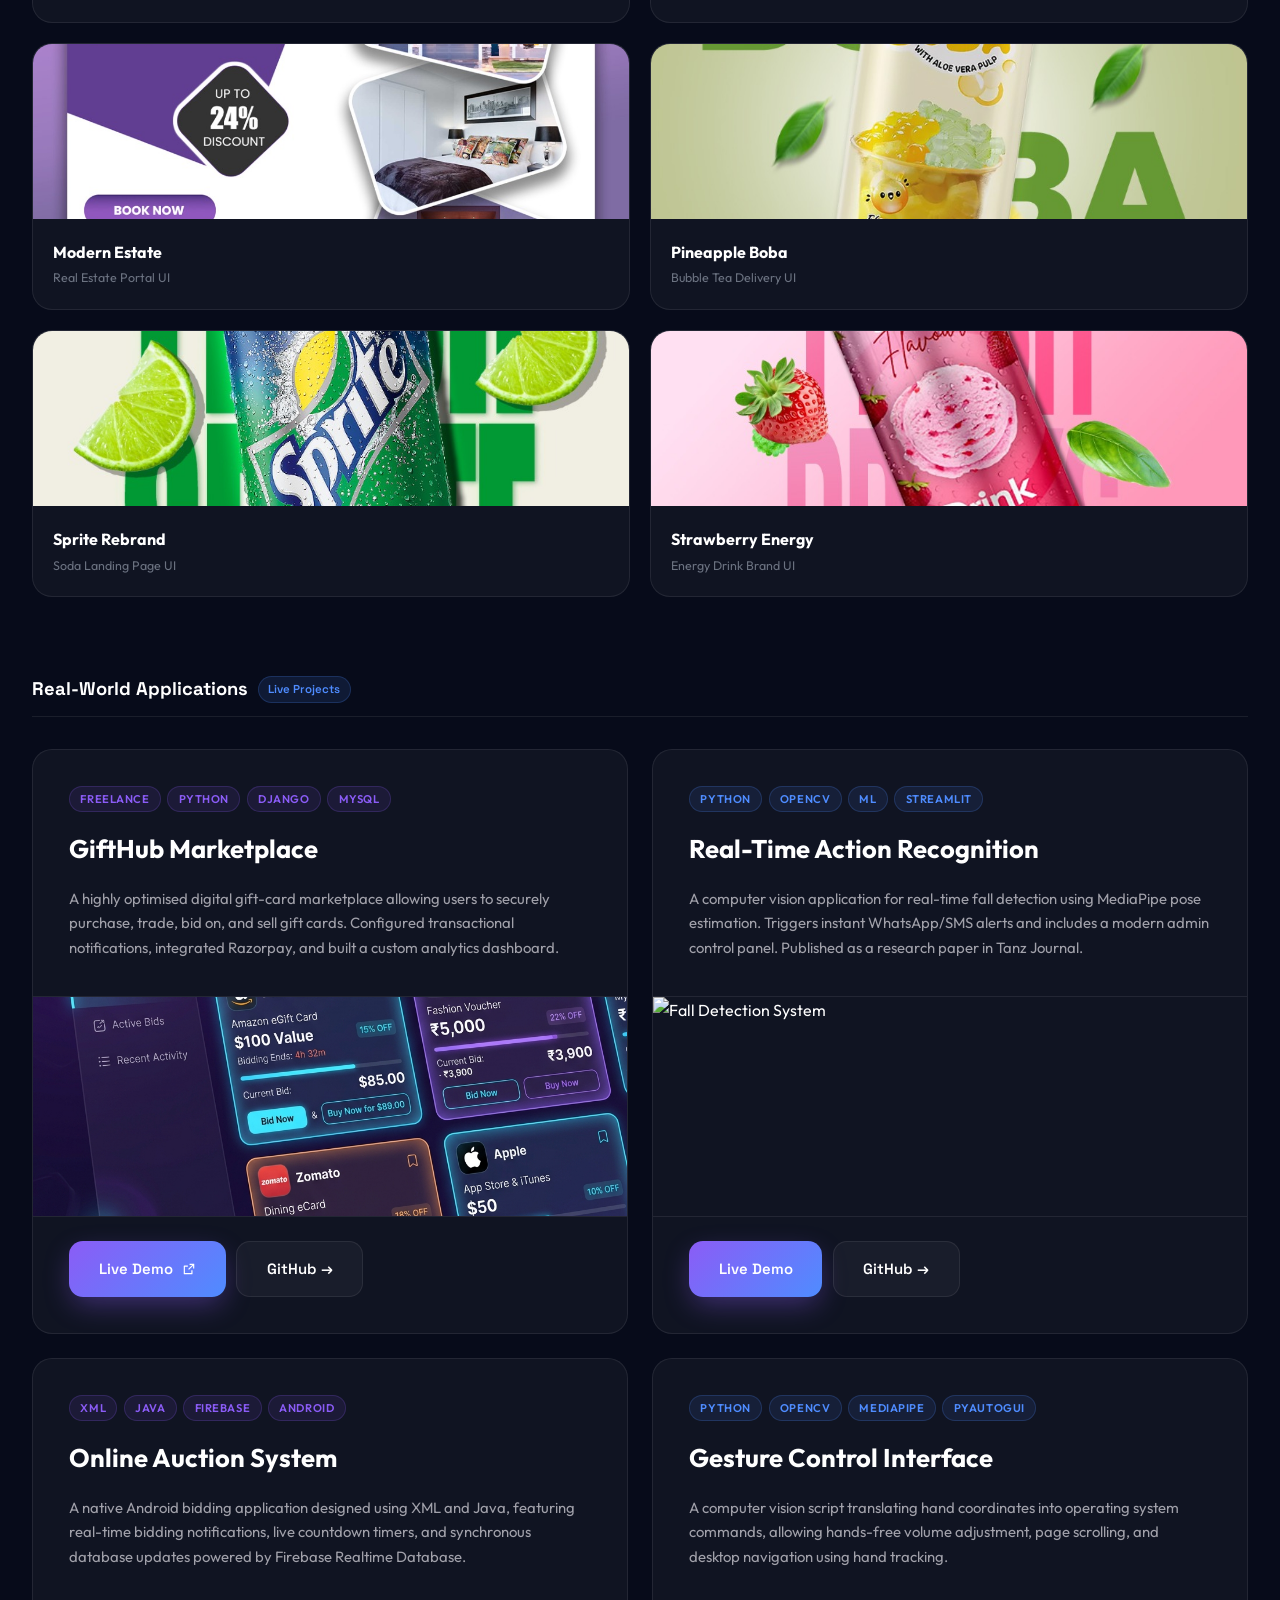
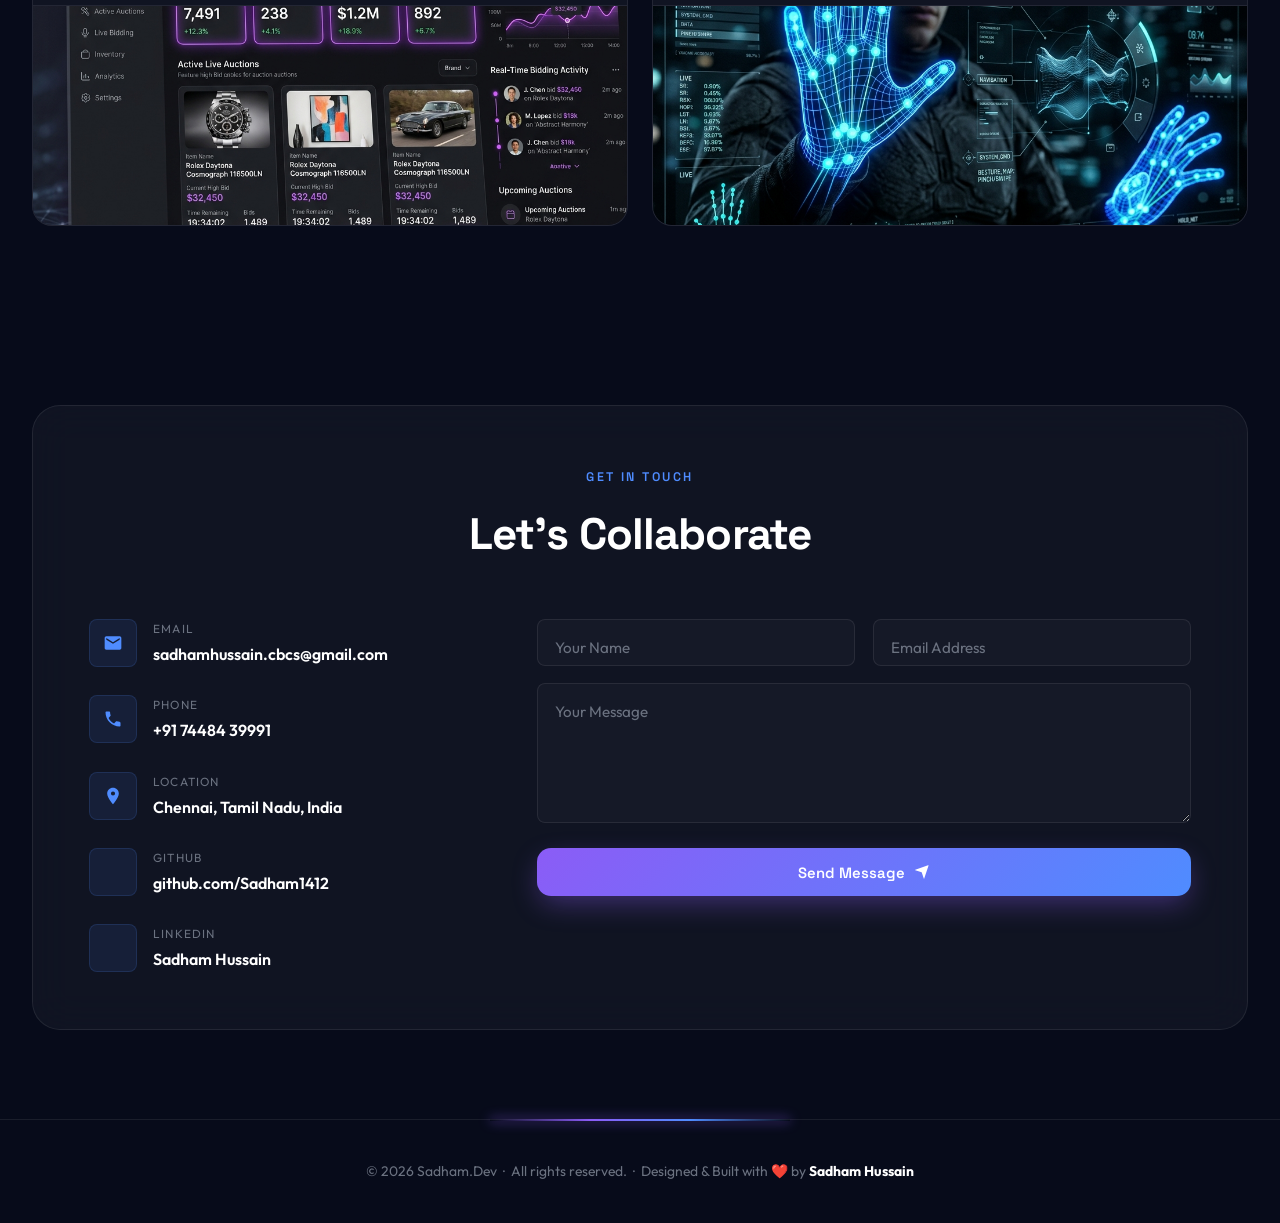
==== commit 040571bb: "Add files via upload" ====
--- a/index.html
+++ b/index.html
@@ -1,573 +1,763 @@
 <!DOCTYPE html>
 <html lang="en">
-
 <head>
-    <meta charset="UTF-8">
-    <meta name="viewport" content="width=device-width, initial-scale=1.0">
-    <title>Portfolio | Creative Technologist</title>
-    <meta name="description"
-        content="Portfolio of Sadham Hussain, a motivated MCA Fresher & Web Developer specializing in Python, Java, and modern web technologies.">
-    <link rel="preconnect" href="https://fonts.googleapis.com">
-    <link rel="preconnect" href="https://fonts.gstatic.com" crossorigin>
-    <link
-        href="https://fonts.googleapis.com/css2?family=Outfit:wght@300;400;600;800&family=Space+Grotesk:wght@300;400;600;700&display=swap"
-        rel="stylesheet">
-    <link rel="stylesheet" type='text/css' href="https://cdn.jsdelivr.net/gh/devicons/devicon@latest/devicon.min.css" />
-    <link rel="stylesheet" href="styles/theme.css">
-    <link rel="stylesheet" href="styles/main.css">
-    <link rel="stylesheet" href="styles/certifications.css">
-    <link rel="stylesheet" href="styles/education.css">
-    <link rel="stylesheet" href="styles/contact.css">
-    <link rel="stylesheet" href="styles/animations_upgrade.css">
-    <link rel="stylesheet" href="styles/extreme_theme.css">
+  <meta charset="UTF-8">
+  <meta name="viewport" content="width=device-width, initial-scale=1.0">
+  <title>Sadham Hussain — Creative Technologist & Developer</title>
+  <meta name="description" content="Portfolio of Sadham Hussain — Creative Technologist, Software Developer, Python Backend Specialist, UI/UX Designer & Freelancer.">
+  <meta name="author"      content="Sadham Hussain">
+  <meta property="og:title"       content="Sadham Hussain — Portfolio">
+  <meta property="og:description" content="Premium portfolio of a Creative Technologist building world-class digital experiences.">
+  <meta property="og:type"        content="website">
+
+  <link rel="preconnect" href="https://fonts.googleapis.com">
+  <link rel="preconnect" href="https://fonts.gstatic.com" crossorigin>
+  <link href="https://fonts.googleapis.com/css2?family=Outfit:wght@300;400;500;600;700;800&family=Space+Grotesk:wght@400;500;600;700&display=swap" rel="stylesheet">
+
+  <link rel="stylesheet" href="https://cdn.jsdelivr.net/gh/devicons/devicon@latest/devicon.min.css">
+
+  <link rel="stylesheet" href="style.css">
 </head>
-
 <body>
-    <div class="cursor-glow"></div>
-    <canvas id="bg-canvas"></canvas> <!-- Particle Background -->
-
-    <!-- Lightbox Modal - Bulletproof Setup -->
-    <script>
-        // Critical: Defined at the top for instant availability
-        function openLightbox(src, cap) {
-            const lb = document.getElementById('lightbox');
-            const img = document.getElementById('lightbox-img');
-            const caption = document.getElementById('lightbox-caption');
-            if (lb && img) {
-                img.src = src;
-                caption.textContent = cap || "";
-                lb.classList.add('active');
-                document.body.style.overflow = 'hidden';
-            }
-        }
-        function closeLightbox() {
-            const lb = document.getElementById('lightbox');
-            if (lb) {
-                lb.classList.remove('active');
-                document.body.style.overflow = '';
-            }
-        }
-    </script>
-    <div id="lightbox" class="lightbox" onclick="closeLightbox()">
-        <span class="close" onclick="closeLightbox()">&times;</span>
-        <img class="lightbox-content" id="lightbox-img" onclick="event.stopPropagation()">
-        <div id="lightbox-caption"></div>
-    </div>
-
-    <header class="navbar">
-        <a href="#hero" class="logo">Sadham.Dev</a>
-        <!-- Rest of navbar -->
-        <button class="mobile-menu-btn" aria-label="Toggle Menu">
-            <span class="bar"></span>
-            <span class="bar"></span>
-        </button>
-        <nav class="nav-container">
-            <button class="nav-close-btn" aria-label="Close Menu">&times;</button>
-            <ul class="nav-links">
-                <li><a href="#hero">Home</a></li>
-                <li><a href="#about">About</a></li>
-                <li><a href="#education">Education</a></li>
-                <li><a href="#experience">Experience</a></li>
-                <li><a href="#skills">Skills</a></li>
-                <li><a href="#certifications">Certifications</a></li>
-                <li><a href="#work">Projects</a></li>
-                <li><a href="#contact" class="btn-primary">Contact</a></li>
-            </ul>
-        </nav>
-    </header>
-
-    <main>
-        <section id="hero" class="hero-section">
-            <div class="hero-content">
-                <h1 class="hero-title" data-text="Hello, I'm Sadhamhussain.">Hello, I'm <span
-                        class="gradient-text">Sadhamhussain</span>.</h1>
-                <h2 class="hero-typing"
-                    style="font-size: 2rem; color: var(--text-secondary); margin-bottom: 1.5rem; min-height: 40px;">
-                    I'm a <span id="typewriter"
-                        style="color: var(--accent-primary); border-right: 2px solid var(--accent-primary);"></span>
-                </h2>
-                <p class="hero-subtitle">Motivated MCA Fresher & Web Developer passionate about building efficient
-                    solutions and engaging digital experiences.</p>
-                <div class="hero-cta">
-                    <a href="#work" class="btn-primary">View Projects</a>
-                    <a href="#contact" class="btn-secondary">Let's Talk</a>
-                    <a href="assets/Resume.pdf" class="btn-secondary" download>Download CV</a>
-                </div>
-            </div>
-            <div class="hero-visual">
-                <div class="abstract-shape"></div>
-            </div>
-        </section>
-
-        <section id="about" class="section">
-            <h2 class="section-title reveal">Who I Am</h2>
-            <div class="about-content reveal">
-                <p>I am an MCA graduate from B.S Abdur Rahaman Crescent Institute with a strong foundation in computer
-                    science and web development. I thrive in collaborative environments and am continuously enhancing my
-                    technical skills in Python, Java, and Frontend technologies to support organizational growth.</p>
-                <div style="margin-top: 2rem; display: flex; gap: 1rem; justify-content: center; flex-wrap: wrap;">
-                    <div class="education-badge"
-                        style="background: var(--bg-secondary); padding: 1rem; border-radius: var(--radius-sm); border: 1px solid var(--glass-border);">
-                        <strong>MCA</strong> (2025) <br> <span
-                            style="font-size: 0.9em; color: var(--text-secondary);">8.26 CGPA</span>
-                    </div>
-                    <div class="education-badge"
-                        style="background: var(--bg-secondary); padding: 1rem; border-radius: var(--radius-sm); border: 1px solid var(--glass-border);">
-                        <strong>BCA</strong> (2023) <br> <span
-                            style="font-size: 0.9em; color: var(--text-secondary);">8.16 CGPA</span>
-                    </div>
-                </div>
-            </div>
-        </section>
-
-
-        <section id="education" class="section">
-            <h2 class="section-title reveal">Education</h2>
-            <div class="education-container">
-                <!-- MCA -->
-                <div class="education-card reveal">
-                    <div class="edu-icon">
-                        <svg xmlns="http://www.w3.org/2000/svg" width="40" height="40" viewBox="0 0 24 24"
-                            fill="currentColor">
-                            <path d="M12 3L1 9l11 6 9-4.91V17h2V9L12 3zM5 13.18v4L12 21l7-3.82v-4L12 17l-7-3.82z" />
-                        </svg>
-                    </div>
-                    <div class="edu-content">
-                        <div class="edu-header">
-                            <div>
-                                <h3 class="edu-degree">Master of Computer Applications - MCA</h3>
-                                <div class="edu-institution">B.S Abdur Rahaman Crescent Institute of Science and
-                                    Technology</div>
-                            </div>
-                            <span class="edu-year">2023 - 2025</span>
-                        </div>
-                        <div class="edu-score">
-                            CGPA Secured: <span>8.26</span>
-                        </div>
-                    </div>
-                </div>
-
-                <!-- BCA -->
-                <div class="education-card reveal" style="transition-delay: 0.1s">
-                    <div class="edu-icon">
-                        <svg xmlns="http://www.w3.org/2000/svg" width="40" height="40" viewBox="0 0 24 24"
-                            fill="currentColor">
-                            <path d="M12 3L1 9l11 6 9-4.91V17h2V9L12 3zM5 13.18v4L12 21l7-3.82v-4L12 17l-7-3.82z" />
-                        </svg>
-                    </div>
-                    <div class="edu-content">
-                        <div class="edu-header">
-                            <div>
-                                <h3 class="edu-degree">Bachelor of Computer Application - BCA</h3>
-                                <div class="edu-institution">Bharath Institute of Higher Education And Research</div>
-                            </div>
-                            <span class="edu-year">2020 - 2023</span>
-                        </div>
-                        <div class="edu-score">
-                            CGPA Secured: <span>8.16</span>
-                        </div>
-                    </div>
-                </div>
-            </div>
-        </section>
-
-        <section id="experience" class="section">
-            <h2 class="section-title reveal">Professional Journey</h2>
-            <div class="timeline">
-                <div class="timeline-item reveal">
-                    <div class="timeline-dot"></div>
-                    <div class="timeline-date">Jun - July 2024</div>
-                    <div class="timeline-content">
-                        <h3>Frontend Developer Intern</h3>
-                        <div class="company">IBM SkillBuild</div>
-                        <p>Developed responsive web interfaces using HTML, CSS, and JavaScript. Improved UI performance
-                            and accessibility across devices.</p>
-                    </div>
-                </div>
-                <div class="timeline-item reveal">
-                    <div class="timeline-dot"></div>
-                    <div class="timeline-date">Aug - Sep 2025</div>
-                    <div class="timeline-content">
-                        <h3>Software Testing Intern</h3>
-                        <div class="company">Besant Technology</div>
-                        <p>Worked on LinkedIn Optimization project, focusing on analyzing and improving professional
-                            profile performance. Gained practical testing knowledge.</p>
-                    </div>
-                </div>
-            </div>
-        </section>
-
-        <section id="skills" class="section">
-            <h2 class="section-title reveal">Technical Skills</h2>
-            <div class="skills-wrapper">
-                <div class="skill-category reveal">
-                    <h3>Languages & Web</h3>
-                    <div class="skill-list">
-                        <span class="skill-tag" style="--i:1"><i class="devicon-html5-plain colored"></i> HTML</span>
-                        <span class="skill-tag" style="--i:2"><i class="devicon-css3-plain colored"></i> CSS</span>
-                        <span class="skill-tag" style="--i:3"><i class="devicon-javascript-plain colored"></i>
-                            JavaScript</span>
-                        <span class="skill-tag" style="--i:4"><i class="devicon-python-plain colored"></i> Python</span>
-                        <span class="skill-tag" style="--i:5"><i class="devicon-java-plain colored"></i> Java</span>
-                        <span class="skill-tag" style="--i:6"><i class="devicon-django-plain wordmark"></i>
-                            Django</span>
-                        <span class="skill-tag" style="--i:7"><i class="devicon-mysql-plain colored"></i> SQL</span>
-                    </div>
-                </div>
-                <div class="skill-category reveal">
-                    <h3>Design</h3>
-                    <div class="skill-list">
-                        <span class="skill-tag" style="--i:1"><i class="devicon-figma-plain colored"></i> Figma</span>
-                        <span class="skill-tag" style="--i:2"><i class="devicon-photoshop-plain colored"></i>
-                            Photoshop</span>
-                        <span class="skill-tag" style="--i:3"><i class="devicon-illustrator-plain colored"></i>
-                            Illustrator</span>
-                        <span class="skill-tag" style="--i:4"><i class="devicon-xd-plain colored"></i> Adobe XD</span>
-                    </div>
-                </div>
-                <!-- New Tools Section -->
-                <div class="skill-category reveal">
-                    <h3>Development Tools</h3>
-                    <div class="skill-list">
-                        <span class="skill-tag" style="--i:1"><i class="devicon-vscode-plain colored"></i> VS
-                            Code</span>
-                        <span class="skill-tag" style="--i:2"><i class="devicon-pycharm-plain colored"></i>
-                            PyCharm</span>
-                        <span class="skill-tag" style="--i:3"><i class="devicon-eclipse-plain colored"></i>
-                            Eclipse</span>
-                    </div>
-                </div>
-            </div>
-        </section>
-
-        <section id="certifications" class="section">
-            <h2 class="section-title reveal">Certifications</h2>
-            <div class="cert-grid">
-                <!-- Cert 1 -->
-                <div class="cert-card reveal">
-                    <div class="cert-thumb">
-                        <div class="cert-overlay"><i class="devicon-react-original"></i> View Certificate</div>
-                        <i class="devicon-react-original colored" style="font-size: 5rem;"></i>
-                    </div>
-                    <div class="cert-info">
-                        <h3>Frontend Development</h3>
-                        <p>Advanced React & Modern UI</p>
-                    </div>
-                </div>
-                <!-- Cert 2 -->
-                <div class="cert-card reveal" style="transition-delay: 0.1s">
-                    <div class="cert-thumb">
-                        <div class="cert-overlay"><i class="devicon-amazonwebservices-plain"></i> View Certificate</div>
-                        <i class="devicon-amazonwebservices-plain-wordmark colored" style="font-size: 5rem;"></i>
-                    </div>
-                    <div class="cert-info">
-                        <h3>Cloud Computing</h3>
-                        <p>AWS Fundamentals</p>
-                    </div>
-                </div>
-                <!-- Cert 3: Python -->
-                <div class="cert-card reveal" style="transition-delay: 0.2s">
-                    <div class="cert-thumb">
-                        <div class="cert-overlay"><i class="devicon-python-plain"></i> View Certificate</div>
-                        <i class="devicon-python-plain colored" style="font-size: 5rem;"></i>
-                    </div>
-                    <div class="cert-info">
-                        <h3>Python Programming</h3>
-                        <p>Core Python & Scripting</p>
-                    </div>
-                </div>
-                <!-- Cert 4: Software Testing -->
-                <div class="cert-card reveal" style="transition-delay: 0.3s">
-                    <div class="cert-thumb">
-                        <div class="cert-overlay"><i class="devicon-devicon-plain"></i> View Certificate</div>
-                        <i class="devicon-devicon-plain colored" style="font-size: 5rem;"></i>
-                        <!-- Generic coding icon or selenium/java if wanted. Using generic for now -->
-                    </div>
-                    <div class="cert-info">
-                        <h3>Software Testing</h3>
-                        <p>Manual & Automation</p>
-                    </div>
-                </div>
-                <!-- Cert 5: UI/UX -->
-                <div class="cert-card reveal" style="transition-delay: 0.4s">
-                    <div class="cert-thumb">
-                        <div class="cert-overlay"><i class="devicon-figma-plain"></i> View Certificate</div>
-                        <i class="devicon-figma-plain colored" style="font-size: 5rem;"></i>
-                    </div>
-                    <div class="cert-info">
-                        <h3>UI/UX Design</h3>
-                        <p>User Research & Prototyping</p>
-                    </div>
-                </div>
-            </div>
-        </section>
-
-        <section id="publications" class="section">
-            <h2 class="section-title reveal">Journal Publications</h2>
-            <div class="cert-grid">
-                <!-- Publication 1 -->
-                <div class="cert-card reveal">
-                    <!-- Added window.open to open PDF in new tab -->
-                    <div class="cert-thumb"
-                        onclick="window.open('https://tanzj.net/wp-content/uploads/2025/04/5-TJ1882A.pdf', '_blank')">
-                        <div class="cert-overlay">
-                            <!-- Helper icon -->
-                            <svg xmlns="http://www.w3.org/2000/svg" width="24" height="24" viewBox="0 0 24 24"
-                                fill="currentColor" style="margin-right: 8px;">
-                                <path
-                                    d="M19 19H5V5h7V3H5c-1.11 0-2 .9-2 2v14c0 1.1.89 2 2 2h14c1.1 0 2-.9 2-2v-7h-2v7zM14 3v2h3.59l-9.83 9.83 1.41 1.41L19 6.41V10h2V3h-7z" />
-                            </svg>
-                            Read Paper
-                        </div>
-                        <!-- Document / Article Icon -->
-                        <svg xmlns="http://www.w3.org/2000/svg" width="80" height="80" viewBox="0 0 24 24"
-                            fill="var(--accent-primary)">
-                            <path
-                                d="M14 2H6c-1.1 0-1.99.9-1.99 2L4 20c0 1.1.89 2 1.99 2H18c1.1 0 2-.9 2-2V8l-6-6zm2 16H8v-2h8v2zm0-4H8v-2h8v2zm-3-5V3.5L18.5 9H13z" />
-                        </svg>
-                    </div>
-                    <div class="cert-info">
-                        <h3>Journal Publication</h3>
-                        <p>International Research Paper</p>
-                    </div>
-                </div>
-            </div>
-        </section>
-
-        <section id="work" class="section">
-            <h2 class="section-title reveal">UI/UX Design Showcase</h2>
-            <div class="projects-grid">
-                <article class="project-card reveal">
-                    <div class="project-image"
-                        onclick="openLightbox('assets/projects/foodbar_ui.jpg', 'Foodbar Delivery UI')"
-                        style="cursor: pointer; background: #1a1a1c;">
-                        <img src="assets/projects/foodbar_ui.jpg" alt="Foodbar UI Design"
-                            style="width: 100%; height: 100%; object-fit: cover;">
-                    </div>
-                    <div class="project-info">
-                        <h3>Foodbar Delivery</h3>
-                        <p>A clean, modern healthy food delivery interface focusing on visual hierarchy and user
-                            engagement.</p>
-                        <div class="tags"><span>UI/UX Design</span><span>Figma</span><span>Mobile First</span></div>
-                    </div>
-                </article>
-                <article class="project-card reveal">
-                    <div class="project-image"
-                        onclick="openLightbox('assets/projects/ecommerce_ui.jpg', 'EVNX Adventure E-commerce UI')"
-                        style="cursor: pointer; background: #1a1a1c;">
-                        <img src="assets/projects/ecommerce_ui.jpg" alt="EVNX Adventure E-commerce"
-                            style="width: 100%; height: 100%; object-fit: cover;">
-                    </div>
-                    <div class="project-info">
-                        <h3>EVNX Adventure</h3>
-                        <p>High-performance e-commerce UI for premium motorcycle gear with a bold, dark aesthetic.</p>
-                        <div class="tags"><span>E-commerce</span><span>Visual Design</span><span>Branding</span></div>
-                    </div>
-                </article>
-                <article class="project-card reveal">
-                    <div class="project-image"
-                        onclick="openLightbox('assets/projects/coffee_ui.jpg', 'Coffee Delight Product UI')"
-                        style="cursor: pointer; background: #1a1a1c;">
-                        <img src="assets/projects/coffee_ui.jpg" alt="Coffee Delight UI"
-                            style="width: 100%; height: 100%; object-fit: cover;">
-                    </div>
-                    <div class="project-info">
-                        <h3>Coffee Delight</h3>
-                        <p>Aromatic landing page design for a premium coffee brand, emphasizing warmth and quality.</p>
-                        <div class="tags"><span>Landing Page</span><span>Product Design</span><span>UI</span></div>
-                    </div>
-                </article>
-                <article class="project-card reveal">
-                    <div class="project-image"
-                        onclick="openLightbox('assets/projects/icecream_ui.jpg', 'Blackberry Bliss UI')"
-                        style="cursor: pointer; background: #1a1a1c;">
-                        <img src="assets/projects/icecream_ui.jpg" alt="Blackberry Bliss UI"
-                            style="width: 100%; height: 100%; object-fit: cover;">
-                    </div>
-                    <div class="project-info">
-                        <h3>Blackberry Bliss</h3>
-                        <p>Minimalist and elegant dessert showcase design focusing on high-quality product photography.
-                        </p>
-                        <div class="tags"><span>Minimalism</span><span>Food UI</span><span>Typography</span></div>
-                    </div>
-                </article>
-                <article class="project-card reveal">
-                    <div class="project-image"
-                        onclick="openLightbox('assets/projects/hotdog_ui.jpg', 'Lunch Combo Promotional UI')"
-                        style="cursor: pointer; background: #1a1a1c;">
-                        <img src="assets/projects/hotdog_ui.jpg" alt="Lunch Combo UI"
-                            style="width: 100%; height: 100%; object-fit: cover;">
-                    </div>
-                    <div class="project-info">
-                        <h3>Lunch Combo Promo</h3>
-                        <p>Vibrant and energetic promotional UI design for fast-food services and special offers.</p>
-                        <div class="tags"><span>Promotion</span><span>Marketing Design</span><span>UX</span></div>
-                    </div>
-                </article>
-
-                <!-- New Project: Strawberry Energy -->
-                <article class="project-card reveal">
-                    <div class="project-image"
-                        onclick="openLightbox('assets/projects/strawberry_energy.jpg', 'Strawberry Splash Energy Drink')"
-                        style="cursor: pointer; background: #1a1a1c;">
-                        <img src="assets/projects/strawberry_energy.jpg" alt="Strawberry Energy Design"
-                            style="width: 100%; height: 100%; object-fit: cover;">
-                    </div>
-                    <div class="project-info">
-                        <h3>Strawberry Splash</h3>
-                        <p>Vibrant energy drink packaging and promotional UI concept focused on fresh appeal.</p>
-                        <div class="tags"><span>Packaging</span><span>Promotion</span><span>Visual</span></div>
-                    </div>
-                </article>
-
-                <!-- New Project: Modern House -->
-                <article class="project-card reveal">
-                    <div class="project-image"
-                        onclick="openLightbox('assets/projects/modern_house.jpg', 'Modern Real Estate Promo')"
-                        style="cursor: pointer; background: #1a1a1c;">
-                        <img src="assets/projects/modern_house.jpg" alt="Modern House Design"
-                            style="width: 100%; height: 100%; object-fit: cover;">
-                    </div>
-                    <div class="project-info">
-                        <h3>Modern Living</h3>
-                        <p>Sleek real estate social media and web promo design for luxury housing markets.</p>
-                        <div class="tags"><span>Real Estate</span><span>Marketing</span><span>Social</span></div>
-                    </div>
-                </article>
-
-                <!-- New Project: Pineapple Boba -->
-                <article class="project-card reveal">
-                    <div class="project-image"
-                        onclick="openLightbox('assets/projects/pineapple_boba.jpg', 'Pineapple Popping Boba')"
-                        style="cursor: pointer; background: #1a1a1c;">
-                        <img src="assets/projects/pineapple_boba.jpg" alt="Pineapple Boba Design"
-                            style="width: 100%; height: 100%; object-fit: cover;">
-                    </div>
-                    <div class="project-info">
-                        <h3>Popping Boba</h3>
-                        <p>Refreshing beverage branding and product showcase design with playful elements.</p>
-                        <div class="tags"><span>Branding</span><span>Product</span><span>Beverage</span></div>
-                    </div>
-                </article>
-
-                <!-- New Project: Sprite Design -->
-                <article class="project-card reveal">
-                    <div class="project-image"
-                        onclick="openLightbox('assets/projects/sprite_design.jpg', 'Fresh Sprite Concept')"
-                        style="cursor: pointer; background: #1a1a1c;">
-                        <img src="assets/projects/sprite_design.jpg" alt="Sprite Concept Design"
-                            style="width: 100%; height: 100%; object-fit: cover;">
-                    </div>
-                    <div class="project-info">
-                        <h3>Sprite Fresh</h3>
-                        <p>Dynamic and cooling product UI concept for a classic carbonated beverage.</p>
-                        <div class="tags"><span>Concept</span><span>Visual Design</span><span>Fresh</span></div>
-                    </div>
-                </article>
-            </div>
-        </section>
-
-        <section id="realtime-projects" class="section">
-            <h2 class="section-title reveal">Real-time Application Projects</h2>
-            <div class="projects-grid">
-                <article class="project-card reveal">
-                    <div class="project-image">
-                        <img src="https://i.postimg.cc/63kJCGGd/fall-detection-home.webp"
-                            alt="Fall Detection System Visual" style="width: 100%; height: 100%; object-fit: cover;">
-                    </div>
-                    <div class="project-info">
-                        <h3>Real-Time Action Identification</h3>
-                        <p>A system for detecting falls in elderly individuals using pose estimation and motion
-                            tracking. Integrated real-time alerts via WhatsApp & Phone.</p>
-                        <div class="tags"><span>Machine Learning</span><span>Python</span><span>Pose Est.</span></div>
-                    </div>
-                </article>
-                <article class="project-card reveal">
-                    <div class="project-image">
-                        <img src="https://i.postimg.cc/N0NQ2M4L/gadgets-auction-1284-22060.avif"
-                            alt="Online Auction System Visual" style="width: 100%; height: 100%; object-fit: cover;">
-                    </div>
-                    <div class="project-info">
-                        <h3>Online Auction System</h3>
-                        <p>Mobile application for real-time bidding and item management with secure user authentication
-                            and database sync.</p>
-                        <div class="tags"><span>Mobile App</span><span>Database</span><span>Auth</span></div>
-                    </div>
-                </article>
-            </div>
-        </section>
-
-        <section id="contact" class="section">
-            <h2 class="section-title reveal">Let's Collaborate</h2>
-            <!-- Address text removed as requested -->
-
-            <div class="contact-section-wrapper reveal">
-                <form action="https://api.web3forms.com/submit" method="POST" class="contact-form" id="contact-form">
-                    <input type="hidden" name="access_key" value="0c55b288-c8c0-4552-a129-b3c7ed704ade">
-                    <div class="form-group">
-                        <!-- Input first for CSS selector magic -->
-                        <input type="text" id="name" name="name" placeholder=" " required>
-                        <label for="name">Name</label>
-                    </div>
-                    <div class="form-group">
-                        <input type="email" id="email" name="email" placeholder=" " required>
-                        <label for="email">Email</label>
-                    </div>
-                    <div class="form-group">
-                        <textarea id="message" name="message" rows="5" placeholder=" " required></textarea>
-                        <label for="message">Message</label>
-                    </div>
-                    <button type="submit" class="btn-primary">Send Message</button>
-                </form>
-            </div>
-
-            <div class="social-links reveal">
-                <!-- Mail Icon -->
-                <a href="https://mail.google.com/mail/?view=cm&fs=1&to=sadhamhussain.cbcs@gmail.com" target="_blank"
-                    aria-label="Email">
-                    <svg xmlns="http://www.w3.org/2000/svg" width="24" height="24" viewBox="0 0 24 24"
-                        fill="currentColor">
-                        <path
-                            d="M20 4H4c-1.1 0-1.99.9-1.99 2L2 18c0 1.1.9 2 2 2h16c1.1 0 2-.9 2-2V6c0-1.1-.9-2-2-2zm0 4l-8 5-8-5V6l8 5 8-5v2z" />
-                    </svg>
-                </a>
-                <!-- Phone Icon -->
-                <a href="tel:+917448439991" aria-label="Phone">
-                    <svg xmlns="http://www.w3.org/2000/svg" width="24" height="24" viewBox="0 0 24 24"
-                        fill="currentColor">
-                        <path
-                            d="M20.01 15.38c-1.23 0-2.42-.2-3.53-.56-.35-.12-.74-.03-1.01.24l-2.2 2.2c-2.83-1.44-5.15-3.75-6.59-6.59l2.2-2.21c.28-.26.36-.65.25-1C8.7 6.45 8.5 5.25 8.5 4c0-.55-.45-1-1-1H4c-.55 0-1 .45-1 1 0 9.39 7.61 17 17 17 .55 0 1-.45 1-1v-3.5c0-.55-.45-1-1-1z" />
-                    </svg>
-                </a>
-                <!-- GitHub Icon -->
-                <a href="https://github.com/Sadham1412" target="_blank" aria-label="GitHub">
-                    <i class="devicon-github-original"></i>
-                </a>
-                <a href="https://www.linkedin.com/in/sadham-hussain-b12971245?utm_source=share&utm_campaign=share_via&utm_content=profile&utm_medium=android_app"
-                    target="_blank" aria-label="LinkedIn">
-                    <i class="devicon-linkedin-plain"></i>
-                </a>
-            </div>
-        </section>
-
-        <!-- Floating Mail Button -->
-        <a href="https://mail.google.com/mail/?view=cm&fs=1&to=sadhamhussain.cbcs@gmail.com" target="_blank"
-            class="floating-mail-btn" aria-label="Send Email">
-            <!-- Simple SVG Mail Icon -->
-            <svg viewBox="0 0 24 24">
-                <path
-                    d="M20 4H4c-1.1 0-1.99.9-1.99 2L2 18c0 1.1.9 2 2 2h16c1.1 0 2-.9 2-2V6c0-1.1-.9-2-2-2zm0 4l-8 5-8-5V6l8 5 8-5v2z" />
+
+<canvas id="bg-canvas"></canvas>
+<div class="bg-blobs" aria-hidden="true">
+  <div class="blob blob-1"></div>
+  <div class="blob blob-2"></div>
+  <div class="blob blob-3"></div>
+</div>
+
+<header id="header-nav">
+  <a href="#home" class="nav-brand">Sadham<span>.Dev</span></a>
+
+  <button id="nav-toggle" class="nav-toggle" aria-label="Toggle navigation">
+    <span></span><span></span><span></span>
+  </button>
+</header>
+
+<nav id="nav-menu" class="nav-menu">
+  <a href="#home"           class="nav-item active">Home</a>
+  <a href="#about"          class="nav-item">About</a>
+  <a href="#education"      class="nav-item">Education</a>
+  <a href="#experience"     class="nav-item">Experience</a>
+  <a href="#skills"         class="nav-item">Skills</a>
+  <a href="#certifications" class="nav-item">Certifications</a>
+  <a href="#projects"       class="nav-item">Projects</a>
+  <a href="#contact"        class="nav-item">Contact</a>
+</nav>
+
+<main class="container">
+
+  <section id="home">
+    <div class="hero-grid">
+
+      <div class="hero-left">
+        <div class="hero-badge sr">
+          <span class="dot"></span> Creative Technologist
+        </div>
+
+        <h1 class="sr sr-d1">
+          Hi, I'm<br>
+          <span class="gradient-text">Sadham Hussain</span>
+        </h1>
+
+        <div class="hero-role-line sr sr-d2">
+          I'm a&nbsp;<em id="typewriter"></em>
+        </div>
+
+        <p class="hero-bio sr sr-d3">
+          Highly motivated developer passionate about crafting pixel-perfect, premium digital
+          experiences and high-performance Python backend architectures. Specialising in Django,
+          modern frontend engineering, and user-centric UI/UX design.
+        </p>
+
+        <div class="hero-ctas sr sr-d4">
+          <a href="#projects" class="btn btn-primary">
+            View Projects
+            <svg width="16" height="16" viewBox="0 0 24 24" fill="currentColor">
+              <path d="M16.172 11l-5.364-5.364 1.414-1.414L20 12l-7.778 7.778-1.414-1.414L16.172 13H4v-2z"/>
             </svg>
-        </a>
-    </main>
-
-    <footer style="padding: 4rem 0; text-align: center; border-top: 1px solid var(--glass-border); margin-top: 4rem;">
-        <p>&copy; 2026 Sadham.Dev ❤️ All rights reserved.</p>
-    </footer>
-
-
-
-    <script src="scripts/main.js"></script>
+          </a>
+          <a href="#contact"   class="btn btn-secondary">Let's Talk</a>
+          <a href="assets/resume%202026.pdf" class="btn btn-secondary" download>
+            Download CV
+            <svg width="16" height="16" viewBox="0 0 24 24" fill="currentColor">
+              <path d="M3 19h18v2H3v-2zm10-5.828L16.95 9.22l1.414 1.414L12 17 5.636 10.636 7.05 9.22 11 13.172V2h2v11.172z"/>
+            </svg>
+          </a>
+        </div>
+
+        <div class="hero-socials sr sr-d5">
+          <span class="label">Find me on</span>
+          <div class="socials-row">
+            <a href="https://github.com/Sadham1412" target="_blank" class="social-chip" aria-label="GitHub">
+              <i class="devicon-github-original"></i>
+            </a>
+            <a href="https://www.linkedin.com/in/sadham-hussain-b12971245" target="_blank" class="social-chip" aria-label="LinkedIn">
+              <i class="devicon-linkedin-plain" style="color:#0A66C2"></i>
+            </a>
+            <a href="mailto:sadhamhussain.cbcs@gmail.com" class="social-chip" aria-label="Email">
+              <svg width="17" height="17" viewBox="0 0 24 24" fill="currentColor">
+                <path d="M20 4H4c-1.1 0-2 .9-2 2v12c0 1.1.9 2 2 2h16c1.1 0 2-.9 2-2V6c0-1.1-.9-2-2-2zm0 4l-8 5-8-5V6l8 5 8-5v2z"/>
+              </svg>
+            </a>
+            <a href="https://instagram.com" target="_blank" class="social-chip" aria-label="Instagram">
+              <svg width="17" height="17" viewBox="0 0 24 24" fill="currentColor">
+                <path d="M12 2.163c3.204 0 3.584.012 4.85.07 3.252.148 4.771 1.691 4.919 4.919.058 1.265.069 1.645.069 4.849 0 3.205-.012 3.584-.069 4.849-.149 3.225-1.664 4.771-4.919 4.919-1.266.058-1.644.07-4.85.07-3.204 0-3.584-.012-4.849-.07-3.26-.149-4.771-1.699-4.919-4.92-.058-1.265-.07-1.644-.07-4.849 0-3.204.013-3.583.07-4.849.149-3.227 1.664-4.771 4.919-4.919 1.266-.057 1.645-.069 4.849-.069zm0-2.163c-3.259 0-3.667.014-4.947.072-4.358.2-6.78 2.618-6.98 6.98C.014 8.333 0 8.741 0 12c0 3.259.014 3.668.072 4.948.2 4.358 2.618 6.78 6.98 6.98C8.333 23.986 8.741 24 12 24c3.259 0 3.668-.014 4.948-.072 4.354-.2 6.782-2.618 6.979-6.98.059-1.28.073-1.689.073-4.948 0-3.259-.014-3.667-.072-4.947-.196-4.354-2.617-6.78-6.979-6.98C15.668.014 15.259 0 12 0zm0 5.838a6.162 6.162 0 1 0 0 12.324 6.162 6.162 0 0 0 0-12.324zM12 16a4 4 0 1 1 0-8 4 4 0 0 1 0 8zm6.406-11.845a1.44 1.44 0 1 0 0 2.881 1.44 1.44 0 0 0 0-2.881z"/>
+              </svg>
+            </a>
+          </div>
+        </div>
+      </div>
+
+      <div class="hero-right">
+        <div class="orbit-wrapper">
+          <div class="orbit-glow"></div>
+          <div class="orbit-ring r1"></div>
+          <div class="orbit-ring r2"></div>
+          <div class="orbit-ring r3"></div>
+          <div class="orbit-particle p1"></div>
+          <div class="orbit-particle p2"></div>
+          <div class="orbit-particle p3"></div>
+        </div>
+      </div>
+
+    </div>
+
+    <div class="scroll-cue" aria-hidden="true">
+      <span>Scroll Down</span>
+      <div class="mouse"></div>
+    </div>
+  </section>
+
+  <section id="stats" class="section-wrapper" style="padding-top:2rem;padding-bottom:4rem;">
+    <div class="stats-grid">
+      <div class="stat-card sr">
+        <div class="stat-icon">🚀</div>
+        <div class="stat-number" data-target="4" data-suffix="+">0</div>
+        <div class="stat-label">Real-World Projects</div>
+      </div>
+      <div class="stat-card sr sr-d1">
+        <div class="stat-icon">🏅</div>
+        <div class="stat-number" data-target="6" data-suffix="+">0</div>
+        <div class="stat-label">Certifications</div>
+      </div>
+      <div class="stat-card sr sr-d2">
+        <div class="stat-icon">🎓</div>
+        <div class="stat-number" data-target="8.26">0</div>
+        <div class="stat-label">Post-Grad CGPA</div>
+      </div>
+    </div>
+  </section>
+
+  <section id="about" class="section-wrapper">
+    <div class="glass-panel sr">
+      <div class="about-grid">
+        <div class="about-left">
+          <p class="about-eyebrow">Who I Am</p>
+          <h3>Crafting Digital<br>Experiences</h3>
+          <p>
+            I am a designer and developer who loves transforming ideas into interactive, user-friendly
+            solutions. Holding an MCA from B.S. Abdur Rahman Crescent Institute (8.26 CGPA), I focus
+            on clean, scalable Python backends, premium UI architectures, and performance-driven
+            frontends.
+          </p>
+          <p>
+            My work is inspired by the elegance of Apple, the minimalism of Linear, and the animation
+            richness of Framer — and I aim to bring that same quality to every project I touch.
+          </p>
+        </div>
+        <div class="about-right">
+          <div class="degree-cards">
+            <div class="degree-card sr sr-d1">
+              <div class="degree-emoji">🎓</div>
+              <div class="degree-title">MCA</div>
+              <div class="degree-sub">Master of Computer Applications</div>
+              <div class="degree-gpa">8.26 CGPA</div>
+            </div>
+            <div class="degree-card sr sr-d2">
+              <div class="degree-emoji">🎓</div>
+              <div class="degree-title">BCA</div>
+              <div class="degree-sub">Bachelor of Computer Applications</div>
+              <div class="degree-gpa">8.13 CGPA</div>
+            </div>
+          </div>
+        </div>
+      </div>
+    </div>
+  </section>
+
+  <section id="education" class="section-wrapper">
+    <div class="section-header sr">
+      <span class="eyebrow">Academic Background</span>
+      <h2>Education</h2>
+    </div>
+    <div class="edu-grid">
+      <div class="edu-card sr">
+        <div class="edu-icon">🏛️</div>
+        <div class="edu-body">
+          <div class="edu-header">
+            <h3 class="edu-degree">Master of Computer Applications (MCA)</h3>
+            <span class="edu-year">2023 – 2025</span>
+          </div>
+          <p class="edu-inst">B.S. Abdur Rahman Crescent Institute of Science & Technology, Chennai</p>
+          <div class="edu-cgpa">CGPA Secured: <strong>8.26</strong></div>
+        </div>
+      </div>
+      <div class="edu-card sr sr-d1">
+        <div class="edu-icon">🏫</div>
+        <div class="edu-body">
+          <div class="edu-header">
+            <h3 class="edu-degree">Bachelor of Computer Applications (BCA)</h3>
+            <span class="edu-year">2020 – 2023</span>
+          </div>
+          <p class="edu-inst">Bharath Institute of Higher Education and Research, Chennai</p>
+          <div class="edu-cgpa">CGPA Secured: <strong>8.13</strong></div>
+        </div>
+      </div>
+    </div>
+  </section>
+
+  <section id="experience" class="section-wrapper">
+    <div class="section-header sr">
+      <span class="eyebrow">My Experience</span>
+      <h2>Professional Journey</h2>
+    </div>
+
+    <div class="timeline-wrap">
+      <div class="timeline-track" aria-hidden="true"></div>
+      <div class="timeline-progress" aria-hidden="true"></div>
+
+      <div class="timeline-item sr">
+        <div class="tl-node" aria-hidden="true"></div>
+        <div class="tl-card">
+          <div class="tl-main">
+            <span class="tl-period">Apr – Jun 2026</span>
+            <div class="tl-role">Freelance Full Stack Developer</div>
+            <div class="tl-company">GiftHub Marketplace</div>
+            <p class="tl-desc">
+              Designed and deployed GiftHub — a premium digital gift-card marketplace with secure bidding,
+              dynamic brand APIs, payment gateway integration, product management dashboard, and automated
+              user notifications. Built with Django + Bootstrap 5.
+            </p>
+          </div>
+          <div class="tl-icon"><i class="devicon-django-plain colored"></i></div>
+        </div>
+      </div>
+
+      <div class="timeline-item sr sr-d1">
+        <div class="tl-node" aria-hidden="true"></div>
+        <div class="tl-card">
+          <div class="tl-main">
+            <span class="tl-period">Aug – Sep 2025</span>
+            <div class="tl-role">Software Testing Intern</div>
+            <div class="tl-company">Besant Technology</div>
+            <p class="tl-desc">
+              Executed manual and automated testing across multiple application modules. Worked on LinkedIn
+              Optimization project — analysed profile performance, wrote comprehensive test scenarios, and
+              improved application quality and reliability.
+            </p>
+          </div>
+          <div class="tl-icon"><i class="devicon-selenium-original colored"></i></div>
+        </div>
+      </div>
+
+      <div class="timeline-item sr sr-d2">
+        <div class="tl-node" aria-hidden="true"></div>
+        <div class="tl-card">
+          <div class="tl-main">
+            <span class="tl-period">Jun – Jul 2024</span>
+            <div class="tl-role">Frontend Developer Intern</div>
+            <div class="tl-company">IBM SkillBuild</div>
+            <p class="tl-desc">
+              Developed responsive web interfaces using HTML5, CSS3 and JavaScript. Improved UI performance,
+              fixed cross-browser inconsistencies, and enhanced accessibility across devices for multiple
+              web projects.
+            </p>
+          </div>
+          <div class="tl-icon"><i class="devicon-html5-plain colored"></i></div>
+        </div>
+      </div>
+
+    </div>
+  </section>
+
+  <section id="skills" class="section-wrapper">
+    <div class="section-header sr">
+      <span class="eyebrow">My Stack</span>
+      <h2>Technical Skills</h2>
+    </div>
+    <div class="skills-grid">
+
+      <div class="skill-card sr">
+        <div class="skill-card-title"><span>Languages & Web</span></div>
+        <div class="skill-icons">
+          <div class="sk"><div class="sk-wrap"><i class="devicon-html5-plain colored"></i></div><span class="sk-tip">HTML5</span></div>
+          <div class="sk"><div class="sk-wrap"><i class="devicon-css3-plain colored"></i></div><span class="sk-tip">CSS3</span></div>
+          <div class="sk"><div class="sk-wrap"><i class="devicon-javascript-plain colored"></i></div><span class="sk-tip">JavaScript</span></div>
+          <div class="sk"><div class="sk-wrap"><i class="devicon-python-plain colored"></i></div><span class="sk-tip">Python</span></div>
+          <div class="sk"><div class="sk-wrap"><i class="devicon-django-plain colored"></i></div><span class="sk-tip">Django</span></div>
+          <div class="sk"><div class="sk-wrap"><i class="devicon-react-original colored"></i></div><span class="sk-tip">React</span></div>
+          <div class="sk"><div class="sk-wrap"><i class="devicon-bootstrap-plain colored"></i></div><span class="sk-tip">Bootstrap</span></div>
+          <div class="sk"><div class="sk-wrap"><i class="devicon-mysql-plain colored"></i></div><span class="sk-tip">MySQL/SQL</span></div>
+        </div>
+      </div>
+
+      <div class="skill-card sr sr-d1">
+        <div class="skill-card-title"><span>Design Tools</span></div>
+        <div class="skill-icons">
+          <div class="sk"><div class="sk-wrap"><i class="devicon-figma-plain colored"></i></div><span class="sk-tip">Figma</span></div>
+          <div class="sk"><div class="sk-wrap"><i class="devicon-photoshop-plain colored"></i></div><span class="sk-tip">Photoshop</span></div>
+          <div class="sk"><div class="sk-wrap"><i class="devicon-illustrator-plain colored"></i></div><span class="sk-tip">Illustrator</span></div>
+          <div class="sk"><div class="sk-wrap"><i class="devicon-xd-plain colored"></i></div><span class="sk-tip">After Effects</span></div>
+        </div>
+      </div>
+
+      <div class="skill-card sr sr-d2">
+        <div class="skill-card-title"><span>Development</span></div>
+        <div class="skill-icons">
+          <div class="sk"><div class="sk-wrap"><i class="devicon-git-plain colored"></i></div><span class="sk-tip">Git</span></div>
+          <div class="sk"><div class="sk-wrap"><i class="devicon-github-original"></i></div><span class="sk-tip">GitHub</span></div>
+          <div class="sk"><div class="sk-wrap"><i class="devicon-vscode-plain colored"></i></div><span class="sk-tip">VS Code</span></div>
+          <div class="sk"><div class="sk-wrap"><i class="devicon-firebase-plain colored"></i></div><span class="sk-tip">Firebase</span></div>
+          <div class="sk"><div class="sk-wrap"><i class="devicon-mysql-plain colored"></i></div><span class="sk-tip">MySQL</span></div>
+        </div>
+      </div>
+
+    </div>
+  </section>
+
+  <section id="certifications" class="section-wrapper">
+    <div class="section-header sr">
+      <span class="eyebrow">Credentials & Research</span>
+      <h2>Certifications & Publications</h2>
+    </div>
+    <div class="certs-layout">
+
+      <div class="certs-grid">
+        <div class="cert-card sr">
+          <div class="cert-top">
+            <div class="cert-icon"><i class="devicon-html5-plain colored"></i></div>
+            <div><div class="cert-name">Frontend Development</div><div class="cert-issuer">IBM SkillsBuild</div></div>
+          </div>
+          <div class="cert-bottom">
+            <button class="cert-view-btn" onclick="openModal('assets/certificates/AICTE B1 PD 1-972-705.pdf','Frontend Development — IBM SkillsBuild')">View Certificate</button>
+            <span class="cert-year">2024</span>
+          </div>
+        </div>
+
+        <div class="cert-card sr sr-d1">
+          <div class="cert-top">
+            <div class="cert-icon"><i class="devicon-googlecloud-plain colored"></i></div>
+            <div><div class="cert-name">Cloud Computing</div><div class="cert-issuer">NPTEL</div></div>
+          </div>
+          <div class="cert-bottom">
+            <button class="cert-view-btn" onclick="openModal('assets/certificates/Cloud Computing (1).pdf','Cloud Computing — NPTEL')">View Certificate</button>
+            <span class="cert-year">2024</span>
+          </div>
+        </div>
+
+        <div class="cert-card sr sr-d2">
+          <div class="cert-top">
+            <div class="cert-icon"><i class="devicon-python-plain colored"></i></div>
+            <div><div class="cert-name">Python Programming</div><div class="cert-issuer">Coursera</div></div>
+          </div>
+          <div class="cert-bottom">
+            <button class="cert-view-btn" onclick="openModal('assets/certificates/Python-Certificate-1 (1).pdf','Python Programming — Coursera')">View Certificate</button>
+            <span class="cert-year">2024</span>
+          </div>
+        </div>
+
+        <div class="cert-card sr sr-d3">
+          <div class="cert-top">
+            <div class="cert-icon"><i class="devicon-selenium-original colored"></i></div>
+            <div><div class="cert-name">Software Testing</div><div class="cert-issuer">Besant Technology</div></div>
+          </div>
+          <div class="cert-bottom">
+            <button class="cert-view-btn" onclick="openModal('assets/certificates/software testing certificate.jpeg','Software Testing — Besant Technology')">View Certificate</button>
+            <span class="cert-year">2025</span>
+          </div>
+        </div>
+
+        <div class="cert-card sr sr-d4">
+          <div class="cert-top">
+            <div class="cert-icon"><i class="devicon-tensorflow-original colored"></i></div>
+            <div><div class="cert-name">Machine Learning</div><div class="cert-issuer">EduSkills / AICTE</div></div>
+          </div>
+          <div class="cert-bottom">
+            <button class="cert-view-btn" onclick="openModal('assets/certificates/Completion Certificate _ SkillsBuild.PDF','Machine Learning — AICTE')">View Certificate</button>
+            <span class="cert-year">2024</span>
+          </div>
+        </div>
+
+        <div class="cert-card sr sr-d5">
+          <div class="cert-top">
+            <div class="cert-icon"><i class="devicon-figma-plain colored"></i></div>
+            <div><div class="cert-name">UI/UX Design</div><div class="cert-issuer">Coursera</div></div>
+          </div>
+          <div class="cert-bottom">
+            <button class="cert-view-btn" onclick="openModal('assets/certificates/Sadham Hussain.pdf','UI/UX Design — Coursera')">View Certificate</button>
+            <span class="cert-year">2024</span>
+          </div>
+        </div>
+      </div>
+
+      <div class="sr sr-d2">
+        <div class="journal-card">
+          <div>
+            <div class="journal-icon-big">📄</div>
+            <h3>Real-Time Action Identification System Using ML with OpenCV and Fall Detection</h3>
+            <div class="journal-meta">
+              Published in: <strong>Tanz Journal</strong><br>
+              ISSN: <strong>TANJ (1369-7720)</strong><br>
+              DOI/Ref: <strong>TJ1882A</strong>
+            </div>
+          </div>
+          <a href="https://tanzj.net/wp-content/uploads/2025/04/5-TJ1882A.pdf" target="_blank" class="btn btn-primary" style="justify-content:center;">
+            Read Publication
+            <svg width="15" height="15" viewBox="0 0 24 24" fill="currentColor">
+              <path d="M10 6v2H5v11h11v-5h2v6a1 1 0 0 1-1 1H4a1 1 0 0 1-1-1V7a1 1 0 0 1 1-1h6zm11-3v8h-2V6.414l-7 7L10.586 12l7-7H13V3h8z"/>
+            </svg>
+          </a>
+        </div>
+      </div>
+
+    </div>
+  </section>
+
+  <section id="projects" class="section-wrapper">
+    <div class="section-header sr">
+      <span class="eyebrow">Visual Showcase & Code</span>
+      <h2>UI Projects</h2>
+    </div>
+
+    <div class="sr">
+      <div class="sub-section-label">
+        UI/UX Design Showcase <span class="tag">Figma · Photoshop</span>
+      </div>
+      <div class="ui-grid">
+        <div class="ui-card" onclick="openModal('assets/projects/foodbar_ui.jpg','Foodbar — Food Delivery UI')">
+          <div class="ui-thumb">
+            <img src="assets/projects/foodbar_ui.jpg" alt="Foodbar UI" loading="lazy">
+            <div class="ui-hover-overlay"><button class="ui-zoom-icon">🔍</button></div>
+          </div>
+          <div class="ui-info">
+            <div class="ui-title">Foodbar</div>
+            <div class="ui-sub">Food Delivery App Concept</div>
+          </div>
+        </div>
+
+        <div class="ui-card" onclick="openModal('assets/projects/coffee_ui.jpg','Coffee Delight — Coffee Brand UI')">
+          <div class="ui-thumb">
+            <img src="assets/projects/coffee_ui.jpg" alt="Coffee Delight UI" loading="lazy">
+            <div class="ui-hover-overlay"><button class="ui-zoom-icon">🔍</button></div>
+          </div>
+          <div class="ui-info">
+            <div class="ui-title">Coffee Delight</div>
+            <div class="ui-sub">Premium Coffee Shop Concept</div>
+          </div>
+        </div>
+
+        <div class="ui-card" onclick="openModal('assets/projects/ecommerce_ui.jpg','EVNX Adventure — Motorcycle Gear Store')">
+          <div class="ui-thumb">
+            <img src="assets/projects/ecommerce_ui.jpg" alt="EVNX Adventure UI" loading="lazy">
+            <div class="ui-hover-overlay"><button class="ui-zoom-icon">🔍</button></div>
+          </div>
+          <div class="ui-info">
+            <div class="ui-title">EVNX Adventure</div>
+            <div class="ui-sub">E-Commerce Landing Design</div>
+          </div>
+        </div>
+
+        <div class="ui-card" onclick="openModal('assets/projects/resort_ui.jpg','Fintech Dashboard — Finance Application UI')">
+          <div class="ui-thumb">
+            <img src="assets/projects/resort_ui.jpg" alt="Fintech Dashboard UI" loading="lazy">
+            <div class="ui-hover-overlay"><button class="ui-zoom-icon">🔍</button></div>
+          </div>
+          <div class="ui-info">
+            <div class="ui-title">Fintech Dashboard</div>
+            <div class="ui-sub">Finance Application UI</div>
+          </div>
+        </div>
+
+        <div class="ui-card" onclick="openModal('assets/projects/hotdog_ui.jpg','Lunch Combo — Hot Dog Combo Ordering UI')">
+          <div class="ui-thumb">
+            <img src="assets/projects/hotdog_ui.jpg" alt="Lunch Combo UI" loading="lazy">
+            <div class="ui-hover-overlay"><button class="ui-zoom-icon">🔍</button></div>
+          </div>
+          <div class="ui-info">
+            <div class="ui-title">Lunch Combo</div>
+            <div class="ui-sub">Hot Dog Combo Ordering UI</div>
+          </div>
+        </div>
+
+        <div class="ui-card" onclick="openModal('assets/projects/icecream_ui.jpg','Blackberry Bliss — Ice Cream & Dessert UI')">
+          <div class="ui-thumb">
+            <img src="assets/projects/icecream_ui.jpg" alt="Blackberry Bliss UI" loading="lazy">
+            <div class="ui-hover-overlay"><button class="ui-zoom-icon">🔍</button></div>
+          </div>
+          <div class="ui-info">
+            <div class="ui-title">Blackberry Bliss</div>
+            <div class="ui-sub">Ice Cream & Dessert UI</div>
+          </div>
+        </div>
+
+        <div class="ui-card" onclick="openModal('assets/projects/modern_house.jpg','Modern Estate — Premium Real Estate Portal UI')">
+          <div class="ui-thumb">
+            <img src="assets/projects/modern_house.jpg" alt="Modern Estate UI" loading="lazy">
+            <div class="ui-hover-overlay"><button class="ui-zoom-icon">🔍</button></div>
+          </div>
+          <div class="ui-info">
+            <div class="ui-title">Modern Estate</div>
+            <div class="ui-sub">Real Estate Portal UI</div>
+          </div>
+        </div>
+
+        <div class="ui-card" onclick="openModal('assets/projects/pineapple_boba.jpg','Pineapple Boba — Bubble Tea Delivery UI')">
+          <div class="ui-thumb">
+            <img src="assets/projects/pineapple_boba.jpg" alt="Pineapple Boba UI" loading="lazy">
+            <div class="ui-hover-overlay"><button class="ui-zoom-icon">🔍</button></div>
+          </div>
+          <div class="ui-info">
+            <div class="ui-title">Pineapple Boba</div>
+            <div class="ui-sub">Bubble Tea Delivery UI</div>
+          </div>
+        </div>
+
+        <div class="ui-card" onclick="openModal('assets/projects/sprite_design.jpg','Sprite Rebrand — Soda Landing Page UI')">
+          <div class="ui-thumb">
+            <img src="assets/projects/sprite_design.jpg" alt="Sprite Rebrand UI" loading="lazy">
+            <div class="ui-hover-overlay"><button class="ui-zoom-icon">🔍</button></div>
+          </div>
+          <div class="ui-info">
+            <div class="ui-title">Sprite Rebrand</div>
+            <div class="ui-sub">Soda Landing Page UI</div>
+          </div>
+        </div>
+
+        <div class="ui-card" onclick="openModal('assets/projects/strawberry_energy.jpg','Strawberry Energy — Energy Drink Brand UI')">
+          <div class="ui-thumb">
+            <img src="assets/projects/strawberry_energy.jpg" alt="Strawberry Energy UI" loading="lazy">
+            <div class="ui-hover-overlay"><button class="ui-zoom-icon">🔍</button></div>
+          </div>
+          <div class="ui-info">
+            <div class="ui-title">Strawberry Energy</div>
+            <div class="ui-sub">Energy Drink Brand UI</div>
+          </div>
+        </div>
+      </div>
+    </div>
+
+    <div class="sr">
+      <div class="sub-section-label">
+        Real-World Applications <span class="tag">Live Projects</span>
+      </div>
+      <div class="real-grid">
+
+        <div class="real-card">
+          <div class="real-body">
+            <div class="badge-row">
+              <span class="badge badge-purple">Freelance</span>
+              <span class="badge badge-purple">Python</span>
+              <span class="badge badge-purple">Django</span>
+              <span class="badge badge-purple">MySQL</span>
+            </div>
+            <div class="real-title">GiftHub Marketplace</div>
+            <p class="real-desc">
+              A highly optimised digital gift-card marketplace allowing users to securely purchase, trade,
+              bid on, and sell gift cards. Configured transactional notifications, integrated Razorpay,
+              and built a custom analytics dashboard.
+            </p>
+          </div>
+          <div class="real-media">
+            <img src="assets/projects/gifthub_mockup.png" alt="GiftHub Marketplace" loading="lazy">
+          </div>
+          <div class="real-actions">
+            <a href="https://www.gifthub.sale/" target="_blank" class="btn btn-primary">
+              Live Demo
+              <svg width="14" height="14" viewBox="0 0 24 24" fill="currentColor"><path d="M10 6v2H5v11h11v-5h2v6a1 1 0 0 1-1 1H4a1 1 0 0 1-1-1V7a1 1 0 0 1 1-1h6zm11-3v8h-2V6.414l-7 7L10.586 12l7-7H13V3h8z"/></svg>
+            </a>
+            <a href="https://github.com/Sadham1412" target="_blank" class="btn btn-secondary">GitHub →</a>
+          </div>
+        </div>
+
+        <div class="real-card">
+          <div class="real-body">
+            <div class="badge-row">
+              <span class="badge badge-blue">Python</span>
+              <span class="badge badge-blue">OpenCV</span>
+              <span class="badge badge-blue">ML</span>
+              <span class="badge badge-blue">Streamlit</span>
+            </div>
+            <div class="real-title">Real-Time Action Recognition</div>
+            <p class="real-desc">
+              A computer vision application for real-time fall detection using MediaPipe pose estimation.
+              Triggers instant WhatsApp/SMS alerts and includes a modern admin control panel. Published
+              as a research paper in Tanz Journal.
+            </p>
+          </div>
+          <div class="real-media">
+            <img src="https://i.postimg.cc/63kJCGGd/fall-detection-home.webp" alt="Fall Detection System" loading="lazy">
+          </div>
+          <div class="real-actions">
+            <a href="https://github.com/Sadham1412" target="_blank" class="btn btn-primary">Live Demo</a>
+            <a href="https://github.com/Sadham1412" target="_blank" class="btn btn-secondary">GitHub →</a>
+          </div>
+        </div>
+
+        <div class="real-card">
+          <div class="real-body">
+            <div class="badge-row">
+              <span class="badge badge-purple">XML</span>
+              <span class="badge badge-purple">Java</span>
+              <span class="badge badge-purple">Firebase</span>
+              <span class="badge badge-purple">Android</span>
+            </div>
+            <div class="real-title">Online Auction System</div>
+            <p class="real-desc">
+              A native Android bidding application designed using XML and Java, featuring real-time bidding notifications, 
+              live countdown timers, and synchronous database updates powered by Firebase Realtime Database.
+            </p>
+          </div>
+          <div class="real-media">
+            <img src="assets/projects/online_auction_ui.png" alt="Online Auction System" loading="lazy">
+          </div>
+        </div>
+
+        <div class="real-card">
+          <div class="real-body">
+            <div class="badge-row">
+              <span class="badge badge-blue">Python</span>
+              <span class="badge badge-blue">OpenCV</span>
+              <span class="badge badge-blue">MediaPipe</span>
+              <span class="badge badge-blue">PyAutoGUI</span>
+            </div>
+            <div class="real-title">Gesture Control Interface</div>
+            <p class="real-desc">
+              A computer vision script translating hand coordinates into operating system commands, allowing hands-free 
+              volume adjustment, page scrolling, and desktop navigation using hand tracking.
+            </p>
+          </div>
+          <div class="real-media">
+            <img src="assets/projects/gesture_control_ui.png" alt="Gesture Control Interface" loading="lazy">
+          </div>
+        </div>
+
+      </div>
+    </div>
+  </section>
+
+  <section id="contact" class="section-wrapper">
+    <div class="glass-panel sr">
+      <div class="section-header" style="margin-bottom:3rem;">
+        <span class="eyebrow">Get In Touch</span>
+        <h2>Let's Collaborate</h2>
+      </div>
+
+      <div class="contact-grid">
+        
+        <div class="contact-info sr">
+          <div class="ci-item">
+            <div class="ci-icon">
+              <svg width="20" height="20" viewBox="0 0 24 24" fill="currentColor">
+                <path d="M20 4H4c-1.1 0-2 .9-2 2v12c0 1.1.9 2 2 2h16c1.1 0 2-.9 2-2V6c0-1.1-.9-2-2-2zm0 4l-8 5-8-5V6l8 5 8-5v2z"/>
+              </svg>
+            </div>
+            <div>
+              <div class="ci-label">Email</div>
+              <div class="ci-value"><a href="mailto:sadhamhussain.cbcs@gmail.com">sadhamhussain.cbcs@gmail.com</a></div>
+            </div>
+          </div>
+          <div class="ci-item">
+            <div class="ci-icon">
+              <svg width="20" height="20" viewBox="0 0 24 24" fill="currentColor">
+                <path d="M20.01 15.38c-1.23 0-2.42-.2-3.53-.56-.35-.12-.74-.03-1.01.24l-2.2 2.2c-2.83-1.44-5.15-3.75-6.59-6.59l2.2-2.21c.28-.26.36-.65.25-1C8.7 6.45 8.5 5.25 8.5 4c0-.55-.45-1-1-1H4c-.55 0-1 .45-1 1 0 9.39 7.61 17 17 17 .55 0 1-.45 1-1v-3.5c0-.55-.45-1-1-1z"/>
+              </svg>
+            </div>
+            <div>
+              <div class="ci-label">Phone</div>
+              <div class="ci-value"><a href="tel:+917448439991">+91 74484 39991</a></div>
+            </div>
+          </div>
+          <div class="ci-item">
+            <div class="ci-icon">
+              <svg width="20" height="20" viewBox="0 0 24 24" fill="currentColor">
+                <path d="M12 2C8.13 2 5 5.13 5 9c0 5.25 7 13 7 13s7-7.75 7-13c0-3.87-3.13-7-7-7zm0 9.5a2.5 2.5 0 1 1 0-5 2.5 2.5 0 0 1 0 5z"/>
+              </svg>
+            </div>
+            <div>
+              <div class="ci-label">Location</div>
+              <div class="ci-value">Chennai, Tamil Nadu, India</div>
+            </div>
+          </div>
+          <div class="ci-item">
+            <div class="ci-icon">
+              <i class="devicon-github-original" style="font-size:1.15rem;"></i>
+            </div>
+            <div>
+              <div class="ci-label">GitHub</div>
+              <div class="ci-value"><a href="https://github.com/Sadham1412" target="_blank">github.com/Sadham1412</a></div>
+            </div>
+          </div>
+          <div class="ci-item">
+            <div class="ci-icon">
+              <i class="devicon-linkedin-plain" style="font-size:1.15rem;color:#0A66C2;"></i>
+            </div>
+            <div>
+              <div class="ci-label">LinkedIn</div>
+              <div class="ci-value"><a href="https://www.linkedin.com/in/sadham-hussain-b12971245" target="_blank">Sadham Hussain</a></div>
+            </div>
+          </div>
+        </div>
+
+        <div class="sr sr-d1">
+          <form class="contact-form" id="contact-form" action="https://api.web3forms.com/submit" method="POST">
+            <input type="hidden" name="access_key" value="0c55b288-c8c0-4552-a129-b3c7ed704ade">
+            <input type="hidden" name="subject"    value="New message from portfolio contact form">
+
+            <div class="form-row">
+              <div class="form-field">
+                <input type="text"  id="name"  name="name"  placeholder=" " required>
+                <label for="name">Your Name</label>
+              </div>
+              <div class="form-field">
+                <input type="email" id="email" name="email" placeholder=" " required>
+                <label for="email">Email Address</label>
+              </div>
+            </div>
+            <div class="form-field">
+              <textarea id="message" name="message" placeholder=" " required></textarea>
+              <label for="message">Your Message</label>
+            </div>
+
+            <button type="submit" class="btn btn-primary" style="justify-content:center;">
+              Send Message
+              <svg width="16" height="16" viewBox="0 0 24 24" fill="currentColor">
+                <path d="M1.946 9.315c-.522-.174-.527-.455.01-.634L21.075 2.06c.542-.18.82.1.64.64L15.32 21.848c-.178.537-.458.53-.632.008L11.5 12.5l-9.554-3.185z"/>
+              </svg>
+            </button>
+          </form>
+        </div>
+      </div>
+    </div>
+  </section>
+
+</main>
+
+<a href="mailto:sadhamhussain.cbcs@gmail.com" class="fab" aria-label="Send Email">
+  <svg viewBox="0 0 24 24">
+    <path d="M20 4H4c-1.1 0-2 .9-2 2v12c0 1.1.9 2 2 2h16c1.1 0 2-.9 2-2V6c0-1.1-.9-2-2-2zm0 4l-8 5-8-5V6l8 5 8-5v2z"/>
+  </svg>
+</a>
+
+<footer>
+  <div class="footer-glow" aria-hidden="true"></div>
+  <p class="footer-text">
+    &copy; 2026 Sadham.Dev &nbsp;·&nbsp; All rights reserved. &nbsp;·&nbsp;
+    Designed &amp; Built with ❤️ by <strong style="color:#fff">Sadham Hussain</strong>
+  </p>
+</footer>
+
+<script src="script.js"></script>
 </body>
-
 </html>
--- a/style.css
+++ b/style.css
@@ -0,0 +1,1364 @@
+
+
+:root {
+  --bg-primary      : #070B1A;
+  --bg-secondary    : #0C1024;
+  --card-bg         : rgba(255,255,255,0.04);
+  --card-bg-hover   : rgba(255,255,255,0.07);
+  --border-color    : rgba(255,255,255,0.08);
+  --accent-purple   : #8B5CF6;
+  --accent-blue     : #4F8CFF;
+  --accent-glow     : rgba(139,92,246,.45);
+  --gradient        : linear-gradient(135deg,#8B5CF6,#4F8CFF);
+  --text-primary    : #FFFFFF;
+  --text-secondary  : #A1A1AA;
+  --text-muted      : #6B7280;
+  --font-heading    : 'Space Grotesk', sans-serif;
+  --font-body       : 'Outfit', sans-serif;
+  --max-w           : 1400px;
+  --r-xl            : 28px;
+  --r-lg            : 20px;
+  --r-md            : 14px;
+  --r-sm            : 8px;
+  --blur            : blur(20px);
+  --ease-out        : cubic-bezier(0.16,1,0.3,1);
+  --ease-spring     : cubic-bezier(0.34,1.56,0.64,1);
+  --ease-in-out     : cubic-bezier(0.4,0,0.2,1);
+  
+  --touch-min       : 44px;
+  
+  --section-py      : clamp(3rem, 7vw, 6rem);
+  --container-px    : clamp(1rem, 5vw, 2.5rem);
+}
+
+*, *::before, *::after { margin:0; padding:0; box-sizing:border-box }
+
+html {
+  scroll-behavior: smooth;
+  scrollbar-width: thin;
+  scrollbar-color: var(--accent-purple) var(--bg-primary);
+  
+  -webkit-overflow-scrolling: touch;
+}
+html::-webkit-scrollbar       { width:5px }
+html::-webkit-scrollbar-track { background:var(--bg-primary) }
+html::-webkit-scrollbar-thumb { background:var(--accent-purple); border-radius:3px }
+
+body {
+  background: var(--bg-primary);
+  color: var(--text-primary);
+  font-family: var(--font-body);
+  line-height: 1.65;
+  overflow-x: hidden;
+  -webkit-font-smoothing: antialiased;
+  -moz-osx-font-smoothing: grayscale;
+  cursor: none;
+}
+
+@media (prefers-reduced-motion: reduce) {
+  *, *::before, *::after {
+    animation-duration: .01ms !important;
+    animation-iteration-count: 1 !important;
+    transition-duration: .01ms !important;
+    scroll-behavior: auto !important;
+  }
+}
+
+h1,h2,h3,h4,h5,h6 {
+  font-family: var(--font-heading);
+  font-weight: 700;
+  letter-spacing: -0.02em;
+  color: var(--text-primary);
+}
+
+a { text-decoration:none; color:inherit }
+ul { list-style:none }
+img { display:block; max-width:100%; height:auto }
+button { font-family:inherit; cursor:pointer; border:none }
+
+:focus-visible {
+  outline: 2px solid var(--accent-purple);
+  outline-offset: 3px;
+  border-radius: 4px;
+}
+
+.skip-link {
+  position: absolute;
+  left: -9999px;
+  top: auto;
+  width: 1px;
+  height: 1px;
+  overflow: hidden;
+  z-index: -1;
+}
+.skip-link:focus {
+  position: fixed;
+  top: 1rem; left: 1rem;
+  width: auto; height: auto;
+  background: var(--accent-purple);
+  color: #fff;
+  padding: .75rem 1.5rem;
+  border-radius: var(--r-md);
+  font-weight: 700;
+  z-index: 99999;
+}
+
+.gradient-text {
+  background: var(--gradient);
+  -webkit-background-clip: text;
+  background-clip: text;
+  color: transparent;
+  background-size: 200% 200%;
+  animation: gradient-shift 4s ease infinite;
+}
+@keyframes gradient-shift {
+  0%   { background-position:0% 50% }
+  50%  { background-position:100% 50% }
+  100% { background-position:0% 50% }
+}
+
+.container {
+  max-width: var(--max-w);
+  margin: 0 auto;
+  padding: 0 var(--container-px);
+}
+
+.section-wrapper { padding: var(--section-py) 0 }
+
+.section-header {
+  text-align: center;
+  margin-bottom: clamp(2rem, 5vw, 4rem);
+}
+.section-header .eyebrow {
+  display: inline-block;
+  font-family: var(--font-heading);
+  font-size: .78rem;
+  font-weight: 600;
+  letter-spacing: .2em;
+  text-transform: uppercase;
+  color: var(--accent-blue);
+  margin-bottom: .65rem;
+}
+.section-header h2 {
+  font-size: clamp(1.75rem, 4vw, 2.75rem);
+  font-weight: 800;
+}
+
+#bg-canvas {
+  position: fixed;
+  inset: 0;
+  z-index: -10;
+  pointer-events: none;
+}
+.bg-blobs {
+  position: fixed;
+  inset: 0;
+  z-index: -9;
+  overflow: hidden;
+  pointer-events: none;
+}
+.blob {
+  position: absolute;
+  border-radius: 50%;
+  filter: blur(140px);
+}
+.blob-1 {
+  width: clamp(300px, 50vw, 700px);
+  height: clamp(300px, 50vw, 700px);
+  top: -10%; right: -8%;
+  background: radial-gradient(circle, rgba(139,92,246,.28), transparent 70%);
+  animation: float1 22s ease-in-out infinite alternate;
+}
+.blob-2 {
+  width: clamp(250px, 45vw, 600px);
+  height: clamp(250px, 45vw, 600px);
+  bottom: 10%; left: -10%;
+  background: radial-gradient(circle, rgba(79,140,255,.22), transparent 70%);
+  animation: float2 26s ease-in-out infinite alternate;
+}
+.blob-3 {
+  width: clamp(150px, 30vw, 400px);
+  height: clamp(150px, 30vw, 400px);
+  top: 50%; left: 40%;
+  background: radial-gradient(circle, rgba(139,92,246,.08), transparent 70%);
+  animation: float1 18s ease-in-out infinite alternate-reverse;
+}
+@keyframes float1 {
+  0%   { transform:translate(0,0) scale(1) }
+  100% { transform:translate(60px,-50px) scale(1.12) }
+}
+@keyframes float2 {
+  0%   { transform:translate(0,0) scale(1) }
+  100% { transform:translate(-50px,60px) scale(1.08) }
+}
+
+#cursor-dot {
+  position: fixed;
+  top:0; left:0;
+  width:8px; height:8px;
+  border-radius:50%;
+  background:#fff;
+  pointer-events:none;
+  z-index:99999;
+  transform:translate(-50%,-50%);
+  transition:width .15s,height .15s,background .15s;
+  will-change:transform;
+}
+#cursor-ring {
+  position:fixed;
+  top:0; left:0;
+  width:34px; height:34px;
+  border-radius:50%;
+  border:1.5px solid rgba(139,92,246,.55);
+  pointer-events:none;
+  z-index:99998;
+  transform:translate(-50%,-50%);
+  transition:width .3s var(--ease-spring),height .3s var(--ease-spring),border-color .3s;
+  will-change:transform;
+}
+#cursor-glow {
+  position:fixed;
+  top:0; left:0;
+  width:280px; height:280px;
+  border-radius:50%;
+  background:radial-gradient(circle,rgba(139,92,246,.055),transparent 70%);
+  pointer-events:none;
+  z-index:99997;
+  transform:translate(-50%,-50%);
+  will-change:transform;
+}
+
+@media (hover:none),(pointer:coarse) {
+  #cursor-dot,#cursor-ring,#cursor-glow { display:none !important }
+  body { cursor:auto }
+}
+
+#header-nav {
+  position: fixed;
+  top: 1.25rem;
+  left: 50%;
+  transform: translateX(-50%);
+  width: calc(100% - 2rem);
+  max-width: 1100px;
+  z-index: 1000;
+  background: rgba(7,11,26,.6);
+  border: 1px solid var(--border-color);
+  border-radius: 100px;
+  backdrop-filter: var(--blur);
+  -webkit-backdrop-filter: var(--blur);
+  padding: .75rem 1.5rem;
+  display: flex;
+  justify-content: space-between;
+  align-items: center;
+  transition: top .4s var(--ease-out), padding .4s var(--ease-out),
+              background .4s, box-shadow .4s;
+}
+#header-nav.scrolled {
+  top: .4rem;
+  background: rgba(7,11,26,.92);
+  box-shadow: 0 16px 50px rgba(0,0,0,.6), 0 0 0 1px rgba(255,255,255,.06);
+}
+
+.nav-brand {
+  font-family: var(--font-heading);
+  font-weight: 700;
+  font-size: clamp(1rem, 2vw, 1.2rem);
+  color: var(--text-primary);
+  display: flex;
+  align-items: center;
+  min-height: var(--touch-min);
+  transition: opacity .2s;
+}
+.nav-brand span { color:var(--accent-purple) }
+.nav-brand:hover { opacity:.8 }
+
+.nav-menu {
+  display: flex;
+  align-items: center;
+  gap: .15rem;
+}
+.nav-item {
+  font-size: .875rem;
+  font-weight: 500;
+  color: var(--text-secondary);
+  padding: .5rem .85rem;
+  border-radius: 100px;
+  transition: color .2s, background .2s;
+  min-height: var(--touch-min);
+  display: inline-flex;
+  align-items: center;
+}
+.nav-item:hover { color:var(--text-primary) }
+.nav-item.active {
+  color: var(--text-primary);
+  background: rgba(139,92,246,.15);
+}
+
+.nav-toggle {
+  display: none;
+  flex-direction: column;
+  justify-content: center;
+  align-items: center;
+  gap: 5px;
+  width: var(--touch-min);
+  height: var(--touch-min);
+  background: rgba(255,255,255,.04);
+  border: 1px solid var(--border-color);
+  border-radius: var(--r-sm);
+  padding: .5rem;
+  cursor: pointer;
+  position: relative;
+  z-index: 999; 
+}
+.nav-toggle span {
+  display: block;
+  width: 20px; height: 2px;
+  background: var(--text-primary);
+  border-radius: 2px;
+  transition: transform .35s var(--ease-in-out), opacity .3s, background .3s;
+  pointer-events: none;
+  transform-origin: center;
+}
+
+.nav-toggle.open span:nth-child(1) { transform: translateY(7px) rotate(45deg) }
+.nav-toggle.open span:nth-child(2) { opacity: 0; transform: scaleX(0) }
+.nav-toggle.open span:nth-child(3) { transform: translateY(-7px) rotate(-45deg) }
+.nav-toggle.open { background: rgba(139,92,246,.15); border-color: rgba(139,92,246,.4) }
+
+@media (max-width:899px) {
+  .nav-toggle { display:flex }
+  #header-nav { width:calc(100% - 1.5rem); padding:.6rem 1rem }
+
+  .nav-menu {
+    position: fixed;
+    inset: 0;
+    flex-direction: column;
+    justify-content: flex-start;
+    align-items: center;
+    gap: .85rem;
+    background: rgba(7,11,26,.975);
+    backdrop-filter: var(--blur);
+    -webkit-backdrop-filter: var(--blur);
+    opacity: 0;
+    pointer-events: none;
+    transition: opacity .35s var(--ease-out);
+    z-index: 998;
+    padding: 7.5rem 2rem 2rem;
+  }
+  .nav-menu.open {
+    opacity: 1;
+    pointer-events: auto;
+  }
+  .nav-item {
+    font-size: clamp(1.2rem, 4vw, 1.5rem);
+    padding: .75rem 2rem;
+    width: 100%;
+    text-align: center;
+    border-radius: var(--r-md);
+  }
+  .nav-item.active { background:rgba(139,92,246,.15) }
+}
+
+#home {
+  min-height: 100vh;
+  min-height: 100svh; 
+  display: flex;
+  align-items: center;
+  position: relative;
+  overflow: hidden;
+  padding-top: clamp(5rem, 10vw, 7rem);
+  padding-bottom: 2rem;
+}
+
+.hero-grid {
+  display: grid;
+  grid-template-columns: 1fr 1fr;
+  gap: clamp(1.5rem, 4vw, 3rem);
+  align-items: center;
+  width: 100%;
+}
+
+.hero-badge {
+  display: inline-flex;
+  align-items: center;
+  gap: .5rem;
+  background: rgba(139,92,246,.1);
+  border: 1px solid rgba(139,92,246,.25);
+  padding: .45rem 1rem;
+  border-radius: 100px;
+  font-size: clamp(.75rem, 2vw, .82rem);
+  font-weight: 600;
+  color: var(--accent-purple);
+  margin-bottom: clamp(1rem, 3vw, 1.75rem);
+  animation: fade-up .7s var(--ease-out) .1s both;
+}
+.hero-badge .dot {
+  width:6px; height:6px;
+  border-radius:50%;
+  background:var(--accent-purple);
+  animation:pulse-dot 1.8s ease-in-out infinite;
+  flex-shrink:0;
+}
+@keyframes pulse-dot {
+  0%,100% { box-shadow:0 0 0 0 rgba(139,92,246,.5) }
+  50%      { box-shadow:0 0 0 6px rgba(139,92,246,0) }
+}
+
+.hero-left h1 {
+  font-size: clamp(2.25rem, 5.5vw, 4.5rem);
+  line-height: 1.08;
+  margin-bottom: clamp(.75rem, 2vw, 1.25rem);
+  animation: fade-up .7s var(--ease-out) .2s both;
+}
+
+.hero-role-line {
+  font-size: clamp(1.1rem, 3vw, 2rem);
+  font-weight: 600;
+  color: var(--text-primary);
+  min-height: clamp(1.8rem, 4vw, 2.5rem);
+  display: flex;
+  align-items: center;
+  margin-bottom: clamp(1rem, 3vw, 1.5rem);
+  animation: fade-up .7s var(--ease-out) .3s both;
+  flex-wrap: wrap;
+  gap: .3rem;
+}
+.hero-role-line em {
+  font-style: normal;
+  color: var(--accent-blue);
+  border-right: 2.5px solid var(--accent-purple);
+  padding-right: 2px;
+  animation: blink-cursor .7s step-end infinite;
+}
+@keyframes blink-cursor { 50% { border-color:transparent } }
+
+.hero-bio {
+  font-size: clamp(.92rem, 2.2vw, 1.1rem);
+  line-height: 1.72;
+  color: var(--text-secondary);
+  max-width: 600px;
+  margin-bottom: clamp(1.75rem, 4vw, 2.5rem);
+  animation: fade-up .7s var(--ease-out) .4s both;
+}
+
+.hero-ctas {
+  display: flex;
+  flex-wrap: wrap;
+  gap: .75rem;
+  margin-bottom: clamp(1.75rem, 4vw, 2.75rem);
+  animation: fade-up .7s var(--ease-out) .5s both;
+}
+
+.hero-socials {
+  display: flex;
+  align-items: center;
+  gap: 1rem;
+  flex-wrap: wrap;
+  animation: fade-up .7s var(--ease-out) .6s both;
+}
+.hero-socials .label {
+  font-size: .76rem;
+  font-weight: 600;
+  letter-spacing: .12em;
+  text-transform: uppercase;
+  color: var(--text-muted);
+}
+.socials-row { display:flex; gap:.55rem; flex-wrap:wrap }
+.social-chip {
+  width: var(--touch-min);
+  height: var(--touch-min);
+  border-radius: 50%;
+  border: 1px solid var(--border-color);
+  background: rgba(255,255,255,.03);
+  display: flex;
+  align-items: center;
+  justify-content: center;
+  color: var(--text-secondary);
+  font-size: 1.1rem;
+  transition: transform .35s var(--ease-spring),
+              border-color .25s, color .25s,
+              background .25s, box-shadow .25s;
+}
+.social-chip:hover {
+  transform: translateY(-5px);
+  color: var(--text-primary);
+  border-color: var(--accent-purple);
+  background: rgba(139,92,246,.12);
+  box-shadow: 0 8px 20px rgba(139,92,246,.25);
+}
+
+.hero-right {
+  display: flex;
+  justify-content: center;
+  align-items: center;
+  height: clamp(280px, 45vw, 520px);
+  animation: fade-up .7s var(--ease-out) .3s both;
+}
+
+.orbit-wrapper {
+  position: relative;
+  width: clamp(220px, 35vw, 380px);
+  height: clamp(220px, 35vw, 380px);
+  display: flex;
+  align-items: center;
+  justify-content: center;
+}
+.orbit-glow {
+  position: absolute;
+  width: 65%; height: 65%;
+  border-radius: 50%;
+  background: radial-gradient(circle, rgba(139,92,246,.55) 0%, rgba(79,140,255,.3) 45%, transparent 70%);
+  filter: blur(28px);
+  animation: orbit-breathe 6s ease-in-out infinite alternate;
+}
+@keyframes orbit-breathe {
+  0%   { transform:scale(1); opacity:.7 }
+  100% { transform:scale(1.2); opacity:1 }
+}
+.orbit-ring {
+  position: absolute;
+  border-radius: 50%;
+  border: 1px solid;
+  animation: orbit-spin 20s linear infinite;
+  transform-style: preserve-3d;
+}
+.orbit-ring.r1 { width:100%; height:100%; border-color:rgba(139,92,246,.2); animation-duration:28s }
+.orbit-ring.r2 { width:74%; height:74%; border-color:rgba(79,140,255,.25); animation-duration:18s; animation-direction:reverse }
+.orbit-ring.r3 { width:50%; height:50%; border-color:rgba(139,92,246,.18); animation-duration:10s; border-style:dashed }
+@keyframes orbit-spin {
+  to { transform:rotateX(60deg) rotateY(30deg) rotate(360deg) }
+}
+
+.orbit-particle {
+  position:absolute;
+  border-radius:50%;
+  animation:particle-float 4s ease-in-out infinite alternate;
+}
+.orbit-particle.p1 { width:8px;height:8px;background:var(--accent-purple);top:10%;right:15%;box-shadow:0 0 12px var(--accent-purple) }
+.orbit-particle.p2 { width:5px;height:5px;background:var(--accent-blue);bottom:18%;left:10%;animation-delay:1.5s;box-shadow:0 0 8px var(--accent-blue) }
+.orbit-particle.p3 { width:6px;height:6px;background:#06B6D4;top:40%;left:5%;animation-delay:.8s;box-shadow:0 0 10px #06B6D4 }
+@keyframes particle-float {
+  0%  { transform:translateY(0) scale(1) }
+  100%{ transform:translateY(-20px) scale(1.3) }
+}
+
+.scroll-cue {
+  position: absolute;
+  bottom: 1.5rem;
+  left: 50%;
+  transform: translateX(-50%);
+  display: flex;
+  flex-direction: column;
+  align-items: center;
+  gap: .45rem;
+  color: var(--text-muted);
+  font-size: .7rem;
+  font-weight: 600;
+  letter-spacing: .15em;
+  text-transform: uppercase;
+  animation: fade-up .7s var(--ease-out) 1s both;
+}
+.mouse {
+  width:20px; height:32px;
+  border:1.5px solid rgba(255,255,255,.2);
+  border-radius:10px;
+  position:relative;
+}
+.mouse::after {
+  content:'';
+  position:absolute;
+  width:3px; height:6px;
+  background:var(--accent-blue);
+  border-radius:2px;
+  left:50%; top:5px;
+  transform:translateX(-50%);
+  animation:scroll-dot 1.6s ease-in-out infinite;
+}
+@keyframes scroll-dot {
+  0%,100%{ top:5px; opacity:1 }
+  60%    { top:16px; opacity:.3 }
+}
+
+@keyframes fade-up {
+  from { opacity:0; transform:translateY(24px) }
+  to   { opacity:1; transform:translateY(0) }
+}
+
+.btn {
+  display: inline-flex;
+  align-items: center;
+  justify-content: center;
+  gap: .6rem;
+  padding: clamp(.7rem, 2vw, .9rem) clamp(1.25rem, 3vw, 1.85rem);
+  border-radius: var(--r-md);
+  font-family: var(--font-heading);
+  font-weight: 600;
+  font-size: clamp(.85rem, 2vw, .93rem);
+  transition: transform .35s var(--ease-spring), box-shadow .35s;
+  position: relative;
+  overflow: hidden;
+  text-decoration: none;
+  cursor: pointer;
+  min-height: var(--touch-min);
+  border: none;
+  white-space: nowrap;
+}
+.btn::after {
+  content:'';
+  position:absolute; inset:0;
+  background:rgba(255,255,255,.08);
+  transform:scaleX(0);
+  transform-origin:left;
+  transition:transform .35s var(--ease-out);
+  pointer-events:none;
+}
+.btn:hover::after { transform:scaleX(1) }
+.btn:hover { transform:translateY(-3px) }
+
+.btn-primary {
+  background:var(--gradient);
+  color:#fff;
+  box-shadow:0 10px 28px -4px rgba(139,92,246,.4);
+}
+.btn-primary:hover { box-shadow:0 16px 36px -4px rgba(139,92,246,.55) }
+
+.btn-secondary {
+  background:rgba(255,255,255,.04);
+  color:var(--text-primary);
+  border:1px solid var(--border-color);
+}
+.btn-secondary:hover { background:rgba(255,255,255,.08); border-color:rgba(139,92,246,.4) }
+
+#stats { padding: 1rem 0 var(--section-py) }
+.stats-grid {
+  display: grid;
+  grid-template-columns: repeat(3,1fr);
+  gap: clamp(.75rem, 2vw, 1.25rem);
+}
+.stat-card {
+  background: var(--card-bg);
+  border: 1px solid var(--border-color);
+  border-radius: var(--r-lg);
+  padding: clamp(1.5rem, 3vw, 2.25rem) clamp(1rem, 2.5vw, 1.75rem);
+  text-align: center;
+  position: relative;
+  overflow: hidden;
+  isolation: isolate;
+  transition: transform .4s var(--ease-spring), border-color .3s, box-shadow .4s;
+}
+.stat-card:hover {
+  transform:translateY(-6px);
+  border-color:rgba(139,92,246,.3);
+  box-shadow:0 20px 50px rgba(139,92,246,.12);
+}
+.stat-card::before {
+  content:'';
+  position:absolute; inset:0;
+  background:radial-gradient(circle at var(--mx,50%) var(--my,50%),
+              rgba(139,92,246,.12),transparent 60%);
+  opacity:0;
+  transition:opacity .4s;
+  pointer-events:none;
+}
+.stat-card:hover::before { opacity:1 }
+
+.stat-icon {
+  font-size: clamp(1.6rem, 3vw, 2.2rem);
+  margin-bottom: .85rem;
+  filter:drop-shadow(0 0 10px rgba(139,92,246,.5));
+  transition:transform .4s var(--ease-spring);
+}
+.stat-card:hover .stat-icon { transform:scale(1.2) rotate(8deg) }
+.stat-number {
+  font-family:var(--font-heading);
+  font-size:clamp(2rem, 4vw, 2.8rem);
+  font-weight:800;
+  line-height:1;
+  margin-bottom:.35rem;
+}
+.stat-label {
+  font-size:clamp(.7rem, 1.5vw, .78rem);
+  font-weight:600;
+  letter-spacing:.1em;
+  text-transform:uppercase;
+  color:var(--text-muted);
+}
+
+.glass-panel {
+  background: var(--card-bg);
+  border: 1px solid var(--border-color);
+  border-radius: var(--r-xl);
+  backdrop-filter: var(--blur);
+  -webkit-backdrop-filter: var(--blur);
+  padding: clamp(1.75rem, 5vw, 3.5rem);
+  position: relative;
+  isolation: isolate;
+  overflow: hidden;
+}
+
+.about-grid {
+  display: grid;
+  grid-template-columns: 1.1fr .9fr;
+  gap: clamp(2rem, 5vw, 4rem);
+  align-items: center;
+}
+.about-eyebrow {
+  font-size:.78rem; font-weight:600; letter-spacing:.15em;
+  text-transform:uppercase; color:var(--accent-blue); margin-bottom:1rem;
+}
+.about-left h3 {
+  font-size:clamp(1.5rem, 3.5vw, 2.25rem);
+  line-height:1.25; margin-bottom:1.25rem;
+}
+.about-left p { color:var(--text-secondary); font-size:clamp(.9rem, 2vw, 1.05rem); line-height:1.75; margin-bottom:1.1rem }
+
+.degree-cards {
+  display:grid;
+  grid-template-columns:1fr 1fr;
+  gap:1.1rem;
+}
+.degree-card {
+  background:rgba(255,255,255,.025);
+  border:1px solid var(--border-color);
+  border-radius:var(--r-lg);
+  padding:clamp(1.25rem, 3vw, 1.75rem);
+  text-align:center;
+  transition:transform .4s var(--ease-spring),border-color .3s,box-shadow .4s;
+}
+.degree-card:hover {
+  transform:translateY(-8px);
+  border-color:rgba(139,92,246,.35);
+  box-shadow:0 20px 45px rgba(139,92,246,.12);
+}
+.degree-emoji { font-size:1.6rem; margin-bottom:.65rem }
+.degree-title { font-size:1.15rem; font-weight:700; margin-bottom:.2rem }
+.degree-sub   { font-size:.8rem; color:var(--text-muted); margin-bottom:.85rem }
+.degree-gpa   {
+  font-family:var(--font-heading);
+  font-size:clamp(1.4rem, 3vw, 1.8rem);
+  font-weight:800;
+  background:var(--gradient);
+  -webkit-background-clip:text;
+  background-clip:text;
+  color:transparent;
+}
+
+.edu-grid {
+  display:grid;
+  grid-template-columns:1fr 1fr;
+  gap:clamp(.9rem, 2vw, 1.5rem);
+}
+.edu-card {
+  background:var(--card-bg);
+  border:1px solid var(--border-color);
+  border-radius:var(--r-lg);
+  padding:clamp(1.5rem, 3vw, 2.25rem);
+  display:flex;
+  gap:1.25rem;
+  transition:transform .4s var(--ease-spring),border-color .3s,box-shadow .4s;
+  isolation:isolate;
+  position:relative;
+  overflow:hidden;
+}
+.edu-card:hover {
+  transform:translateY(-6px);
+  border-color:rgba(79,140,255,.35);
+  box-shadow:0 20px 45px rgba(79,140,255,.1);
+}
+.edu-icon {
+  font-size:clamp(1.3rem, 3vw, 1.6rem);
+  width:clamp(48px, 8vw, 58px);
+  height:clamp(48px, 8vw, 58px);
+  border-radius:var(--r-sm);
+  background:rgba(139,92,246,.1);
+  border:1px solid rgba(139,92,246,.2);
+  display:flex; align-items:center; justify-content:center;
+  color:var(--accent-purple); flex-shrink:0;
+}
+.edu-body { flex:1; min-width:0 }
+.edu-header {
+  display:flex;
+  justify-content:space-between;
+  align-items:flex-start;
+  gap:.75rem;
+  margin-bottom:.5rem;
+  flex-wrap:wrap;
+}
+.edu-degree  { font-size:clamp(1rem, 2.2vw, 1.2rem); font-weight:700 }
+.edu-year    { font-size:.76rem; background:rgba(255,255,255,.05); border:1px solid var(--border-color); padding:.22rem .7rem; border-radius:100px; color:var(--text-muted); white-space:nowrap; flex-shrink:0 }
+.edu-inst    { font-size:clamp(.82rem, 1.8vw, .92rem); color:var(--text-secondary); margin-bottom:.9rem }
+.edu-cgpa    { font-size:.85rem; color:var(--text-muted) }
+.edu-cgpa strong { font-family:var(--font-heading); font-size:1.2rem; font-weight:700; color:var(--accent-blue); margin-left:.2rem }
+
+.timeline-wrap {
+  position:relative;
+  max-width:860px;
+  margin:0 auto;
+  padding:1rem 0;
+}
+.timeline-track {
+  position:absolute;
+  top:0; bottom:0;
+  left:clamp(16px, 3vw, 38px);
+  width:2px;
+  background:linear-gradient(to bottom,var(--accent-purple),var(--accent-blue),transparent);
+}
+.timeline-progress {
+  position:absolute;
+  top:0;
+  left:clamp(16px, 3vw, 38px);
+  width:2px;
+  height:0%;
+  background:#fff;
+  box-shadow:0 0 12px rgba(255,255,255,.8);
+  transition:height .1s linear;
+}
+.timeline-item {
+  position:relative;
+  padding-left:clamp(52px, 9vw, 88px);
+  margin-bottom:clamp(2rem, 4vw, 3rem);
+}
+.timeline-item:last-child { margin-bottom:0 }
+.tl-node {
+  position:absolute;
+  left:clamp(5px, 1.5vw, 26px);
+  top:1.4rem;
+  width:24px; height:24px;
+  border-radius:50%;
+  background:var(--bg-primary);
+  border:2.5px solid var(--accent-purple);
+  z-index:2;
+  display:flex; align-items:center; justify-content:center;
+  transition:border-color .3s,box-shadow .3s;
+}
+.tl-node::after {
+  content:'';
+  width:7px; height:7px;
+  border-radius:50%;
+  background:var(--accent-purple);
+  transition:background .3s,transform .3s;
+}
+.timeline-item:hover .tl-node { border-color:var(--accent-blue); box-shadow:0 0 18px rgba(79,140,255,.5) }
+.timeline-item:hover .tl-node::after { background:var(--accent-blue); transform:scale(1.3) }
+
+.tl-card {
+  background:var(--card-bg);
+  border:1px solid var(--border-color);
+  border-radius:var(--r-lg);
+  padding:clamp(1.4rem, 3vw, 2rem) clamp(1.4rem, 3vw, 2.25rem);
+  display:flex;
+  justify-content:space-between;
+  align-items:flex-start;
+  gap:1.5rem;
+  transition:transform .4s var(--ease-spring),border-color .3s,box-shadow .4s;
+  isolation:isolate;
+  position:relative;
+  overflow:hidden;
+}
+.tl-card:hover { transform:translateY(-5px); border-color:rgba(139,92,246,.3); box-shadow:0 16px 40px rgba(139,92,246,.1) }
+.tl-main { flex:1; min-width:0 }
+.tl-period {
+  font-size:.76rem;
+  background:rgba(139,92,246,.1);
+  border:1px solid rgba(139,92,246,.2);
+  color:var(--accent-purple);
+  padding:.22rem .8rem;
+  border-radius:100px;
+  display:inline-block;
+  font-weight:600; letter-spacing:.04em;
+  margin-bottom:.65rem;
+}
+.tl-role    { font-size:clamp(1rem, 2.5vw, 1.25rem); font-weight:700; margin-bottom:.12rem }
+.tl-company { font-size:clamp(.82rem, 2vw, .92rem); color:var(--accent-blue); font-weight:600; margin-bottom:.75rem }
+.tl-desc    { color:var(--text-secondary); font-size:clamp(.85rem, 2vw, .95rem); line-height:1.65 }
+.tl-icon {
+  width:clamp(40px, 6vw, 48px);
+  height:clamp(40px, 6vw, 48px);
+  border-radius:var(--r-sm);
+  background:rgba(255,255,255,.03);
+  border:1px solid var(--border-color);
+  display:flex; align-items:center; justify-content:center;
+  color:var(--text-muted); flex-shrink:0;
+  font-size:clamp(1rem, 2vw, 1.25rem);
+  transition:background .3s,border-color .3s,color .3s,transform .4s var(--ease-spring);
+}
+.timeline-item:hover .tl-icon {
+  background:rgba(139,92,246,.12);
+  border-color:rgba(139,92,246,.3);
+  color:var(--accent-purple);
+  transform:rotate(12deg) scale(1.05);
+}
+
+.skills-grid {
+  display:grid;
+  grid-template-columns:repeat(3,1fr);
+  gap:clamp(.9rem, 2vw, 1.5rem);
+}
+.skill-card {
+  background:var(--card-bg);
+  border:1px solid var(--border-color);
+  border-radius:var(--r-lg);
+  padding:clamp(1.4rem, 3vw, 2rem);
+  transition:transform .4s var(--ease-spring),border-color .3s,box-shadow .4s;
+  isolation:isolate; position:relative; overflow:hidden;
+}
+.skill-card:hover { transform:translateY(-5px); border-color:rgba(139,92,246,.25); box-shadow:0 16px 40px rgba(139,92,246,.08) }
+.skill-card-title {
+  font-size:clamp(.95rem, 2vw, 1.05rem);
+  font-weight:700;
+  color:var(--accent-purple);
+  margin-bottom:1.4rem;
+  padding-bottom:.7rem;
+  border-bottom:1px solid var(--border-color);
+  display:flex; align-items:center; gap:.55rem;
+}
+.skill-card-title span { color:var(--text-primary) }
+
+.skill-icons {
+  display:grid;
+  grid-template-columns:repeat(4,1fr);
+  gap:clamp(.7rem, 2vw, 1rem);
+}
+.sk {
+  display:flex; flex-direction:column;
+  align-items:center; gap:.4rem;
+  position:relative;
+}
+.sk-wrap {
+  width:clamp(44px, 7vw, 52px);
+  height:clamp(44px, 7vw, 52px);
+  border-radius:var(--r-sm);
+  background:rgba(255,255,255,.025);
+  border:1px solid var(--border-color);
+  display:flex; align-items:center; justify-content:center;
+  font-size:clamp(1.4rem, 2.5vw, 1.75rem);
+  transition:transform .35s var(--ease-spring),border-color .3s,background .3s,box-shadow .3s;
+}
+.sk:hover .sk-wrap {
+  transform:translateY(-6px) scale(1.08);
+  border-color:rgba(139,92,246,.5);
+  background:rgba(139,92,246,.1);
+  box-shadow:0 8px 24px rgba(139,92,246,.25);
+}
+.sk-tip {
+  position:absolute;
+  bottom:calc(100% + 8px);
+  left:50%;
+  transform:translateX(-50%) scale(.85) translateY(4px);
+  background:#fff; color:#070B1A;
+  font-size:.68rem; font-weight:700;
+  padding:.25rem .6rem;
+  border-radius:4px;
+  white-space:nowrap;
+  opacity:0; pointer-events:none;
+  transition:opacity .2s,transform .25s var(--ease-spring);
+  z-index:10;
+  box-shadow:0 6px 20px rgba(0,0,0,.4);
+}
+.sk-tip::after {
+  content:'';
+  position:absolute; top:100%; left:50%;
+  transform:translateX(-50%);
+  border:4px solid transparent;
+  border-top-color:#fff;
+}
+.sk:hover .sk-tip { opacity:1; transform:translateX(-50%) scale(1) translateY(0) }
+
+.certs-layout {
+  display:grid;
+  grid-template-columns:1.3fr .7fr;
+  gap:clamp(1.25rem, 3vw, 2rem);
+}
+.certs-grid {
+  display:grid;
+  grid-template-columns:repeat(2,1fr);
+  gap:clamp(.9rem, 2vw, 1.25rem);
+}
+.cert-card {
+  background:var(--card-bg);
+  border:1px solid var(--border-color);
+  border-radius:var(--r-lg);
+  padding:clamp(1.25rem, 3vw, 1.6rem);
+  display:flex; flex-direction:column; gap:1.1rem;
+  position:relative; overflow:hidden;
+  transition:transform .4s var(--ease-spring),border-color .3s,box-shadow .4s;
+  isolation:isolate;
+}
+.cert-card::before {
+  content:'';
+  position:absolute; top:0; left:-150%;
+  width:50%; height:100%;
+  background:linear-gradient(to right,transparent,rgba(255,255,255,.07),transparent);
+  transform:skewX(-20deg);
+  transition:left .6s;
+}
+.cert-card:hover::before { left:160% }
+.cert-card:hover { transform:translateY(-6px); border-color:rgba(79,140,255,.35); box-shadow:0 16px 40px rgba(79,140,255,.12) }
+
+.cert-top { display:flex; align-items:center; gap:.85rem }
+.cert-icon { font-size:clamp(1.6rem, 3vw, 2rem); color:var(--accent-purple) }
+.cert-name   { font-size:clamp(.88rem, 2vw, 1rem); font-weight:700; margin-bottom:.12rem }
+.cert-issuer { font-size:.78rem; color:var(--text-muted) }
+.cert-bottom { display:flex; justify-content:space-between; align-items:center; flex-wrap:wrap; gap:.5rem }
+.cert-view-btn {
+  background:transparent;
+  border:1px solid var(--border-color);
+  color:var(--text-primary);
+  font-size:.76rem; font-family:var(--font-heading); font-weight:600;
+  padding:.4rem .9rem;
+  border-radius:var(--r-sm);
+  min-height:36px;
+  transition:background .2s,border-color .2s;
+  cursor:pointer;
+}
+.cert-view-btn:hover { background:rgba(255,255,255,.06); border-color:var(--accent-purple) }
+.cert-year { font-size:.76rem; color:var(--text-muted) }
+
+.journal-card {
+  background:var(--card-bg);
+  border:1px solid var(--border-color);
+  border-radius:var(--r-lg);
+  padding:clamp(1.5rem, 3.5vw, 2.25rem);
+  display:flex; flex-direction:column; height:100%;
+  transition:transform .4s var(--ease-spring),border-color .3s;
+  isolation:isolate;
+}
+.journal-card:hover { transform:translateY(-5px); border-color:rgba(139,92,246,.35) }
+.journal-icon-big {
+  font-size:clamp(2rem, 4vw, 2.75rem);
+  color:var(--accent-purple);
+  margin-bottom:1rem;
+  filter:drop-shadow(0 0 10px rgba(139,92,246,.4));
+}
+.journal-card h3 { font-size:clamp(1rem, 2.3vw, 1.2rem); line-height:1.45; margin-bottom:.9rem; flex:1 }
+.journal-meta { font-size:.82rem; color:var(--text-muted); margin-bottom:1.5rem; line-height:1.6 }
+.journal-meta strong { color:var(--text-primary) }
+
+.sub-section-label {
+  font-size:clamp(1rem, 2.5vw, 1.15rem);
+  font-weight:700; font-family:var(--font-heading);
+  padding-bottom:.7rem;
+  border-bottom:1px solid var(--border-color);
+  margin-bottom:clamp(1.25rem, 3vw, 2rem);
+  display:flex; align-items:center; gap:.6rem; flex-wrap:wrap;
+}
+.sub-section-label .tag {
+  font-size:.72rem; background:rgba(79,140,255,.12); color:var(--accent-blue);
+  border:1px solid rgba(79,140,255,.2); padding:.18rem .6rem;
+  border-radius:100px; font-weight:600;
+}
+
+.ui-grid {
+  display:grid;
+  grid-template-columns:repeat(4,1fr);
+  gap:clamp(.85rem, 2vw, 1.25rem);
+  margin-bottom:clamp(3rem, 6vw, 5rem);
+}
+.ui-card {
+  background:var(--card-bg);
+  border:1px solid var(--border-color);
+  border-radius:var(--r-lg);
+  overflow:hidden;
+  transition:transform .4s var(--ease-spring),border-color .3s,box-shadow .4s;
+  cursor:pointer;
+  isolation:isolate; position:relative;
+}
+.ui-card:hover { transform:translateY(-8px); border-color:rgba(139,92,246,.35); box-shadow:0 20px 50px rgba(139,92,246,.12) }
+.ui-thumb {
+  height:clamp(140px, 18vw, 175px);
+  overflow:hidden; background:var(--bg-secondary); position:relative;
+}
+.ui-thumb img { width:100%; height:100%; object-fit:cover; transition:transform .5s var(--ease-out) }
+.ui-card:hover .ui-thumb img { transform:scale(1.1) }
+.ui-hover-overlay {
+  position:absolute; inset:0;
+  background:rgba(12,16,36,.72);
+  backdrop-filter:blur(4px);
+  display:flex; align-items:center; justify-content:center;
+  opacity:0; transition:opacity .3s;
+}
+.ui-card:hover .ui-hover-overlay { opacity:1 }
+.ui-zoom-icon {
+  width:var(--touch-min); height:var(--touch-min);
+  border-radius:50%;
+  background:var(--gradient);
+  border:none; color:#fff;
+  font-size:1.1rem;
+  display:flex; align-items:center; justify-content:center;
+  box-shadow:0 8px 20px rgba(139,92,246,.4);
+  cursor:pointer;
+}
+.ui-info { padding:clamp(.9rem, 2vw, 1.25rem) }
+.ui-title { font-size:clamp(.9rem, 2vw, 1rem); font-weight:700; margin-bottom:.2rem }
+.ui-sub   { font-size:.78rem; color:var(--text-muted) }
+
+.real-grid {
+  display:grid;
+  grid-template-columns:repeat(2, 1fr);
+  gap:clamp(.9rem, 2vw, 1.5rem);
+}
+.real-card {
+  background:var(--card-bg);
+  border:1px solid var(--border-color);
+  border-radius:var(--r-lg);
+  overflow:hidden; display:flex; flex-direction:column;
+  transition:transform .4s var(--ease-spring),border-color .3s,box-shadow .4s;
+  isolation:isolate;
+}
+.real-card:hover { transform:translateY(-6px); border-color:rgba(139,92,246,.3); box-shadow:0 20px 50px rgba(139,92,246,.12) }
+.real-body { padding:clamp(1.5rem, 3vw, 2.25rem); flex:1; display:flex; flex-direction:column; gap:1rem }
+.badge-row { display:flex; flex-wrap:wrap; gap:.4rem }
+.badge {
+  font-size:.7rem; font-weight:600; text-transform:uppercase;
+  letter-spacing:.05em; padding:.2rem .65rem; border-radius:100px;
+}
+.badge-purple { background:rgba(139,92,246,.1); color:var(--accent-purple); border:1px solid rgba(139,92,246,.2) }
+.badge-blue   { background:rgba(79,140,255,.1);  color:var(--accent-blue);   border:1px solid rgba(79,140,255,.2)  }
+.real-title { font-size:clamp(1.25rem, 3vw, 1.6rem); font-weight:700 }
+.real-desc  { color:var(--text-secondary); font-size:clamp(.85rem, 2vw, .93rem); line-height:1.65 }
+.real-media {
+  height:clamp(175px, 22vw, 220px);
+  overflow:hidden; border-top:1px solid var(--border-color);
+}
+.real-media img { width:100%; height:100%; object-fit:cover; transition:transform .5s var(--ease-out) }
+.real-card:hover .real-media img { transform:scale(1.05) }
+.real-actions {
+  padding:clamp(1rem, 2vw, 1.5rem) clamp(1.5rem, 3vw, 2.25rem) clamp(1.5rem, 3vw, 2.25rem);
+  border-top:1px solid var(--border-color);
+  display:flex; gap:.65rem; flex-wrap:wrap;
+}
+
+.contact-grid {
+  display:grid;
+  grid-template-columns:.75fr 1.25fr;
+  gap:clamp(2rem, 5vw, 3.5rem);
+  align-items:start;
+}
+.contact-info { display:flex; flex-direction:column; gap:1.75rem }
+.ci-item { display:flex; align-items:flex-start; gap:1rem }
+.ci-icon {
+  width:clamp(42px, 6vw, 48px);
+  height:clamp(42px, 6vw, 48px);
+  border-radius:var(--r-sm);
+  background:rgba(79,140,255,.1);
+  border:1px solid rgba(79,140,255,.15);
+  display:flex; align-items:center; justify-content:center;
+  color:var(--accent-blue); flex-shrink:0;
+  font-size:1.15rem;
+}
+.ci-label { font-size:.74rem; text-transform:uppercase; letter-spacing:.1em; color:var(--text-muted); margin-bottom:.15rem }
+.ci-value { font-size:clamp(.9rem, 2vw, 1rem); font-weight:600; color:var(--text-primary) }
+.ci-value a { transition:color .2s }
+.ci-value a:hover { color:var(--accent-blue) }
+
+.contact-form { display:flex; flex-direction:column; gap:1.1rem }
+.form-row { display:grid; grid-template-columns:1fr 1fr; gap:1.1rem }
+.form-field { position:relative; width:100% }
+.form-field input, .form-field textarea {
+  width:100%;
+  padding:1.1rem 1.1rem .5rem;
+  background:rgba(255,255,255,.025);
+  border:1px solid var(--border-color);
+  border-radius:var(--r-sm);
+  color:var(--text-primary);
+  font-family:var(--font-body);
+  font-size:clamp(.88rem, 2vw, .96rem);
+  min-height:var(--touch-min);
+  transition:border-color .2s,background .2s,box-shadow .2s;
+}
+.form-field textarea { min-height:140px; resize:vertical }
+.form-field label {
+  position:absolute; left:1.1rem; top:1rem;
+  color:var(--text-muted); font-size:clamp(.85rem, 2vw, .95rem);
+  pointer-events:none;
+  transition:top .2s,font-size .2s,color .2s;
+}
+.form-field input:focus ~ label,
+.form-field input:not(:placeholder-shown) ~ label,
+.form-field textarea:focus ~ label,
+.form-field textarea:not(:placeholder-shown) ~ label {
+  top:.28rem; font-size:.7rem; color:var(--accent-blue);
+}
+.form-field input:focus, .form-field textarea:focus {
+  outline:none;
+  border-color:rgba(79,140,255,.6);
+  background:rgba(255,255,255,.04);
+  box-shadow:0 0 0 4px rgba(79,140,255,.08);
+}
+
+.modal-overlay {
+  position:fixed; inset:0;
+  background:rgba(7,11,26,.93);
+  backdrop-filter:blur(18px);
+  z-index:99999;
+  display:flex; align-items:center; justify-content:center; flex-direction:column; gap:1.25rem;
+  opacity:0; pointer-events:none;
+  transition:opacity .35s;
+  padding:1.5rem;
+}
+.modal-overlay.open { opacity:1; pointer-events:auto }
+.modal-img {
+  max-width:100%; max-height:78vh;
+  border-radius:var(--r-lg);
+  border:1px solid var(--border-color);
+  box-shadow:0 40px 80px rgba(0,0,0,.8);
+  transform:scale(.95);
+  transition:transform .4s var(--ease-spring);
+  object-fit:contain;
+}
+.modal-overlay.open .modal-img { transform:scale(1) }
+.modal-caption { font-family:var(--font-heading); font-size:clamp(.9rem, 2vw, 1.1rem); color:var(--text-primary); text-align:center }
+.modal-close {
+  position:absolute; top:1.25rem; right:1.25rem;
+  width:var(--touch-min); height:var(--touch-min);
+  background:rgba(255,255,255,.05);
+  border:1px solid var(--border-color);
+  border-radius:50%;
+  color:#fff; font-size:1.5rem;
+  display:flex; align-items:center; justify-content:center;
+  cursor:pointer;
+  transition:background .2s,color .2s;
+}
+.modal-close:hover { background:rgba(255,255,255,.12); color:var(--accent-purple) }
+
+.fab {
+  position:fixed; bottom:1.5rem; right:1.5rem;
+  width:52px; height:52px;
+  border-radius:50%;
+  background:var(--gradient);
+  display:flex; align-items:center; justify-content:center;
+  color:#fff; z-index:900;
+  box-shadow:0 8px 24px rgba(139,92,246,.45);
+  transition:transform .4s var(--ease-spring),box-shadow .3s;
+}
+.fab:hover { transform:scale(1.12) translateY(-4px); box-shadow:0 14px 36px rgba(139,92,246,.65) }
+.fab svg { width:22px; height:22px; fill:currentColor }
+
+footer { padding:2.5rem 0; text-align:center; border-top:1px solid var(--border-color); position:relative }
+.footer-glow {
+  position:absolute; top:-1px; left:50%; transform:translateX(-50%);
+  width:clamp(150px, 30vw, 300px); height:2px;
+  background:linear-gradient(90deg,transparent,var(--accent-purple),var(--accent-blue),transparent);
+  box-shadow:0 0 12px var(--accent-purple);
+}
+.footer-text { font-size:clamp(.78rem, 2vw, .87rem); color:var(--text-muted) }
+
+.sr {
+  opacity:0;
+  transform:translateY(26px);
+  filter:blur(4px);
+  transition:opacity .75s var(--ease-out), transform .75s var(--ease-out), filter .75s var(--ease-out);
+}
+.sr.ready { opacity:1; transform:translateY(0); filter:blur(0) }
+.sr-d1 { transition-delay:.1s }
+.sr-d2 { transition-delay:.2s }
+.sr-d3 { transition-delay:.3s }
+.sr-d4 { transition-delay:.4s }
+.sr-d5 { transition-delay:.5s }
+
+@media (max-width:1440px) {
+  :root { --container-px: 2rem }
+}
+
+@media (max-width:1280px) {
+  .hero-left h1 { font-size:clamp(2.4rem, 5vw, 3.8rem) }
+  .stats-grid   { gap:1rem }
+  .ui-grid      { grid-template-columns:repeat(2,1fr) }
+}
+
+@media (max-width:1024px) {
+  :root { --container-px: 1.5rem; --section-py: 4rem }
+
+  .hero-grid { grid-template-columns:1fr; text-align:center }
+  .hero-left { display:flex; flex-direction:column; align-items:center }
+  .hero-bio  { margin:0 auto clamp(1.5rem, 3vw, 2.5rem) }
+  .hero-ctas { justify-content:center }
+  .hero-right { height:clamp(250px, 40vw, 340px); order:-1 }
+
+  .about-grid   { grid-template-columns:1fr; gap:2.5rem; text-align:center }
+  .about-left   { display:flex; flex-direction:column; align-items:center }
+  .skills-grid  { grid-template-columns:1fr 1fr }
+  .certs-layout { grid-template-columns:1fr }
+  .real-grid    { grid-template-columns:1fr }
+}
+
+@media (max-width:768px) {
+  :root { --container-px: 1.25rem }
+
+  #header-nav { width:calc(100% - 1rem) }
+
+  .hero-left h1 { font-size:clamp(2rem, 8vw, 2.75rem) }
+  .hero-role-line { font-size:clamp(1rem, 4vw, 1.35rem) }
+  .scroll-cue { display:none }
+
+  .stats-grid { grid-template-columns:repeat(2,1fr); gap:.85rem }
+
+  .edu-grid { grid-template-columns:1fr }
+  .edu-card { flex-direction:column; gap:.85rem }
+  .edu-header { flex-direction:column; gap:.4rem }
+
+  .tl-card { flex-direction:column; gap:1rem }
+  .tl-icon { order:-1; align-self:flex-start }
+
+  .skills-grid { grid-template-columns:1fr }
+  .skill-icons { grid-template-columns:repeat(4,1fr) }
+
+  .degree-cards { grid-template-columns:1fr 1fr }
+
+  .certs-grid { grid-template-columns:1fr 1fr }
+
+  .contact-grid { grid-template-columns:1fr; gap:2.5rem }
+  .form-row { grid-template-columns:1fr }
+
+  .ui-grid { grid-template-columns:repeat(2,1fr); gap:.85rem }
+
+  .glass-panel { padding:clamp(1.25rem, 4vw, 2rem) }
+}
+
+@media (max-width:480px) {
+  :root { --container-px: 1rem; --section-py: 3rem; --r-xl: 20px; --r-lg: 14px }
+
+  .hero-left h1 { font-size:clamp(1.85rem, 9vw, 2.5rem) }
+  .hero-badge { font-size:.74rem }
+  .hero-ctas { flex-direction:column; align-items:stretch }
+  .btn       { width:100%; justify-content:center }
+  .hero-socials { flex-direction:column; gap:.65rem; align-items:center }
+
+  .stats-grid { grid-template-columns:1fr 1fr; gap:.65rem }
+  .stat-number { font-size:2rem }
+
+  .degree-cards { grid-template-columns:1fr }
+
+  .certs-grid { grid-template-columns:1fr }
+  
+  .cert-card[style*="grid-column"] { grid-column:span 1 !important }
+
+  .skills-grid { grid-template-columns:1fr }
+  .skill-icons { grid-template-columns:repeat(4,1fr) }
+  .sk-tip { display:none } 
+
+  .ui-grid { grid-template-columns:1fr 1fr; gap:.65rem }
+  .ui-thumb { height:130px }
+  .real-grid { grid-template-columns:1fr }
+
+  .tl-card { padding:1.1rem 1.1rem }
+
+  .fab { bottom:1rem; right:1rem; width:48px; height:48px }
+  .fab svg { width:20px; height:20px }
+}
+
+@media (max-width:360px) {
+  :root { --container-px: .85rem }
+  .hero-left h1 { font-size:1.75rem }
+  .stats-grid { grid-template-columns:1fr }
+  .ui-grid { grid-template-columns:1fr }
+  .degree-cards { grid-template-columns:1fr }
+  .btn { font-size:.82rem; padding:.7rem 1rem }
+  .nav-item { font-size:1.1rem }
+}
+
+@supports (padding-bottom: env(safe-area-inset-bottom)) {
+  footer       { padding-bottom:calc(2.5rem + env(safe-area-inset-bottom)) }
+  .fab         { bottom:calc(1.5rem + env(safe-area-inset-bottom)) }
+  #header-nav  { top:calc(1.25rem + env(safe-area-inset-top)) }
+}
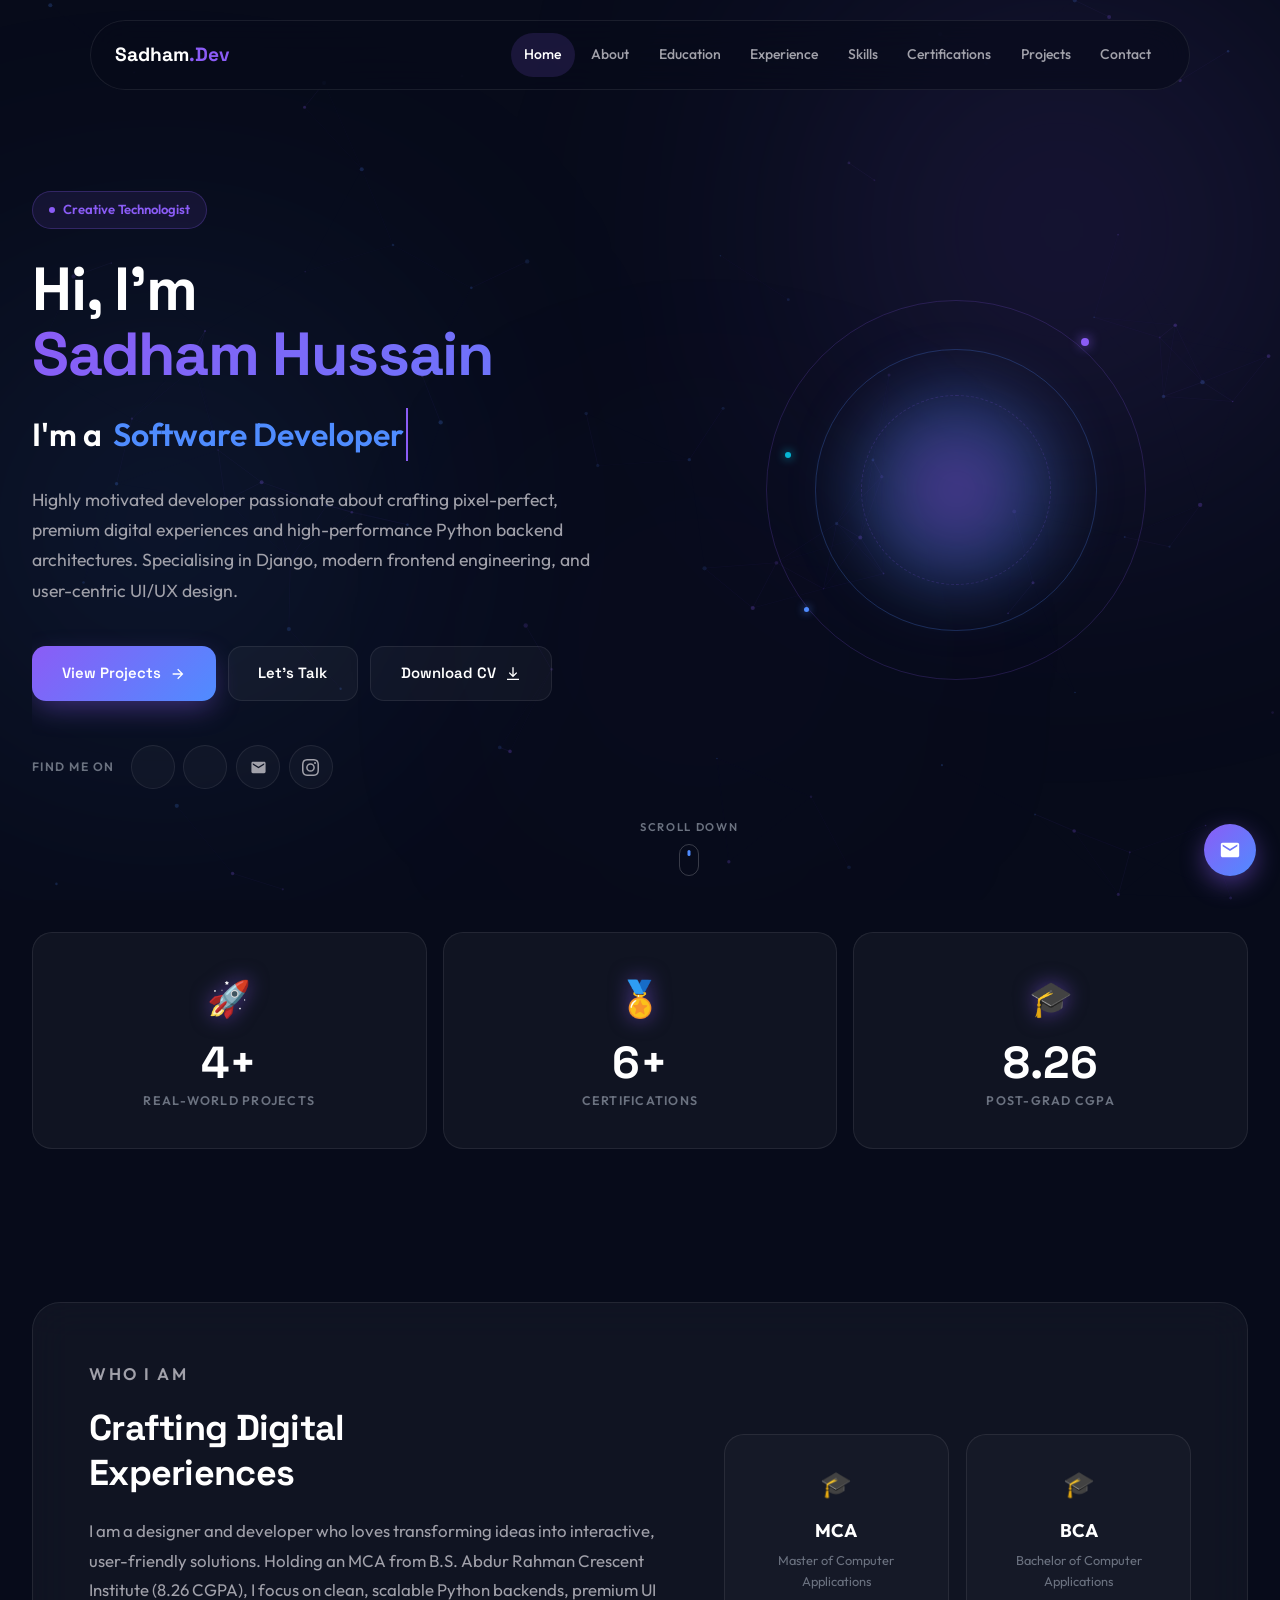
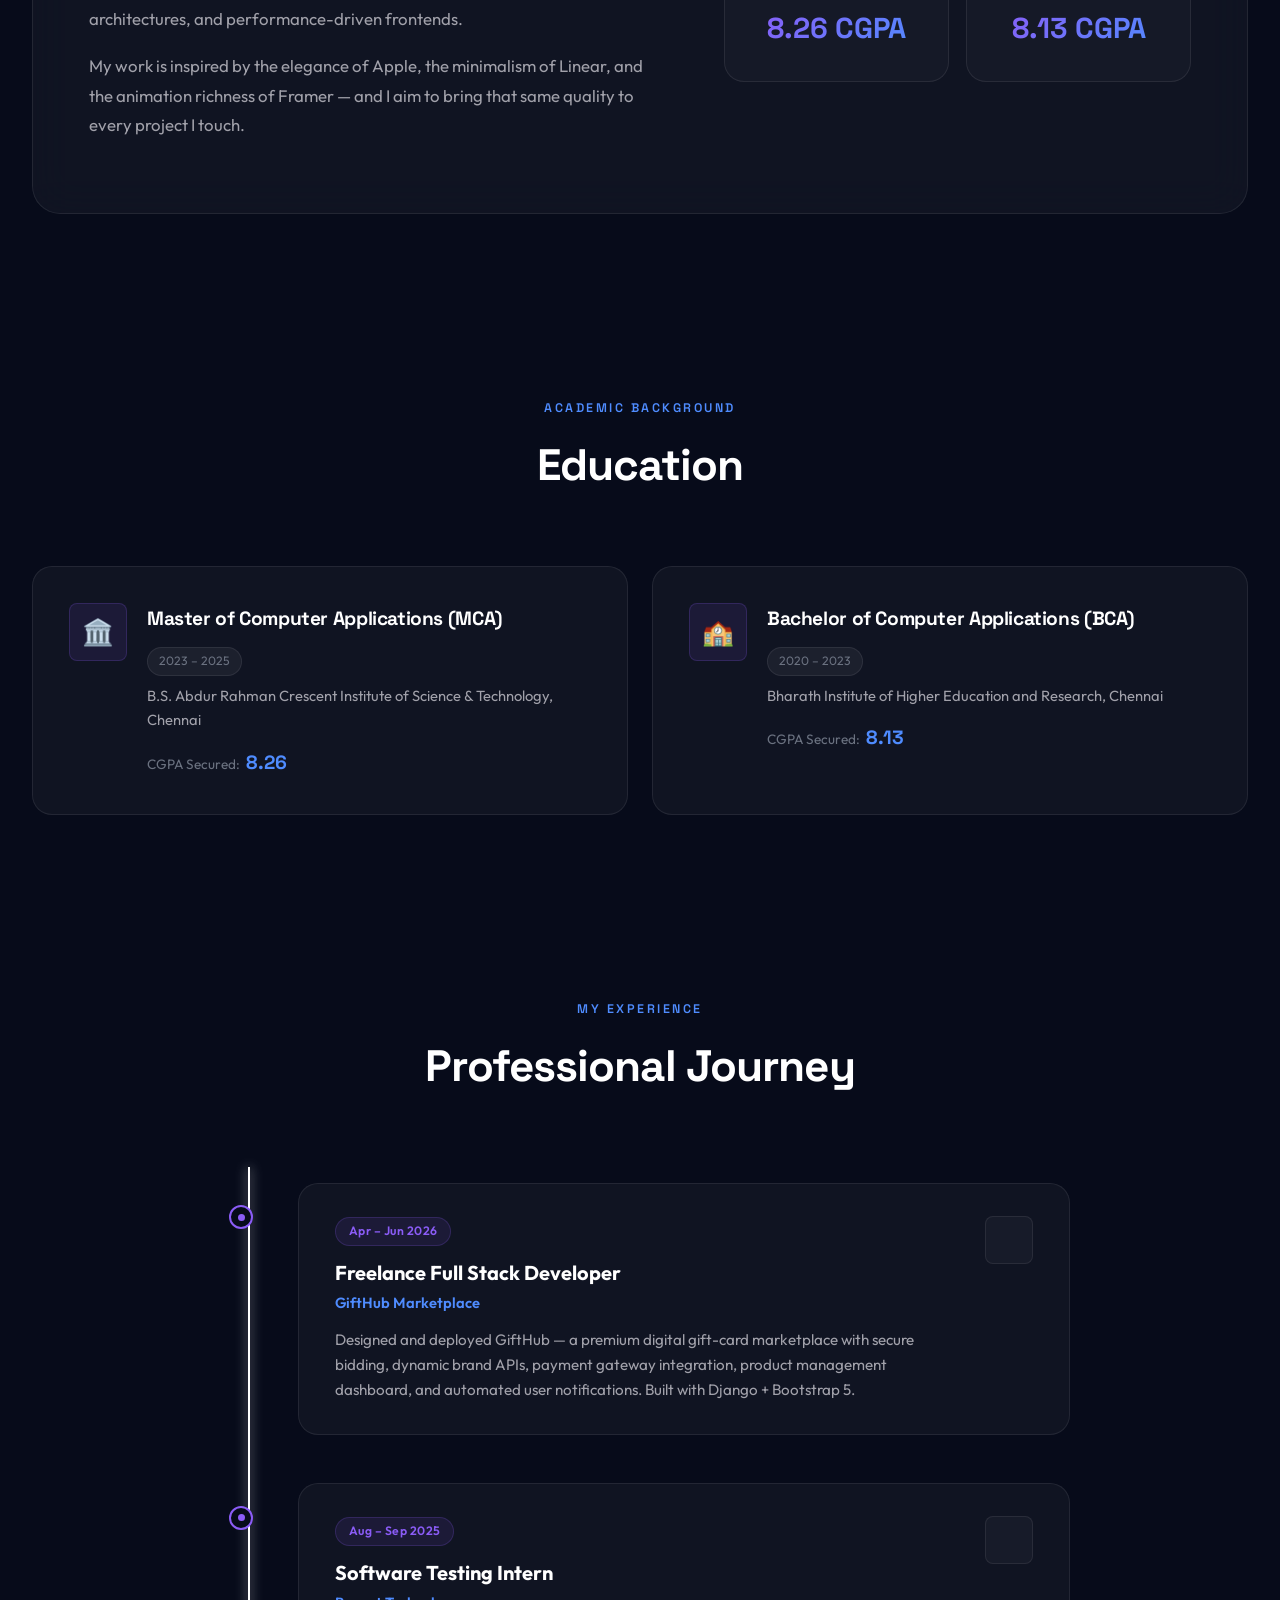
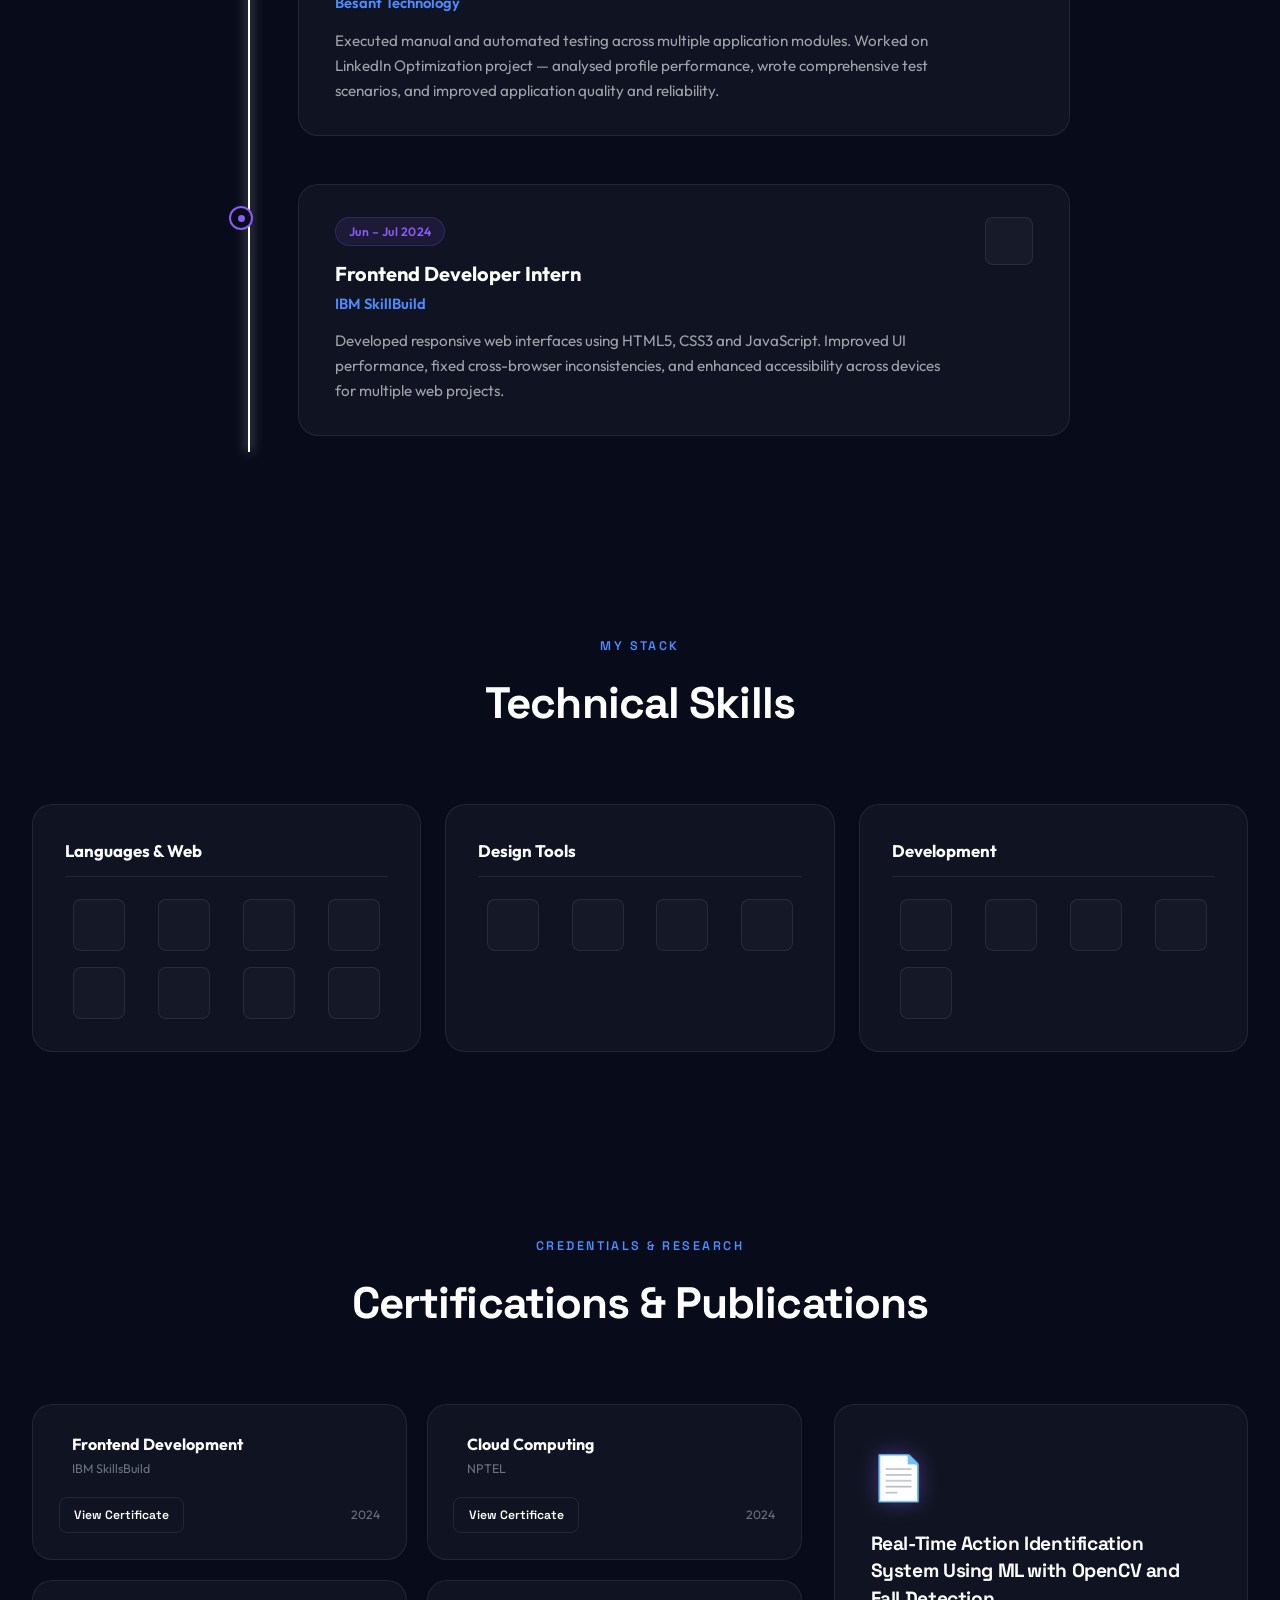
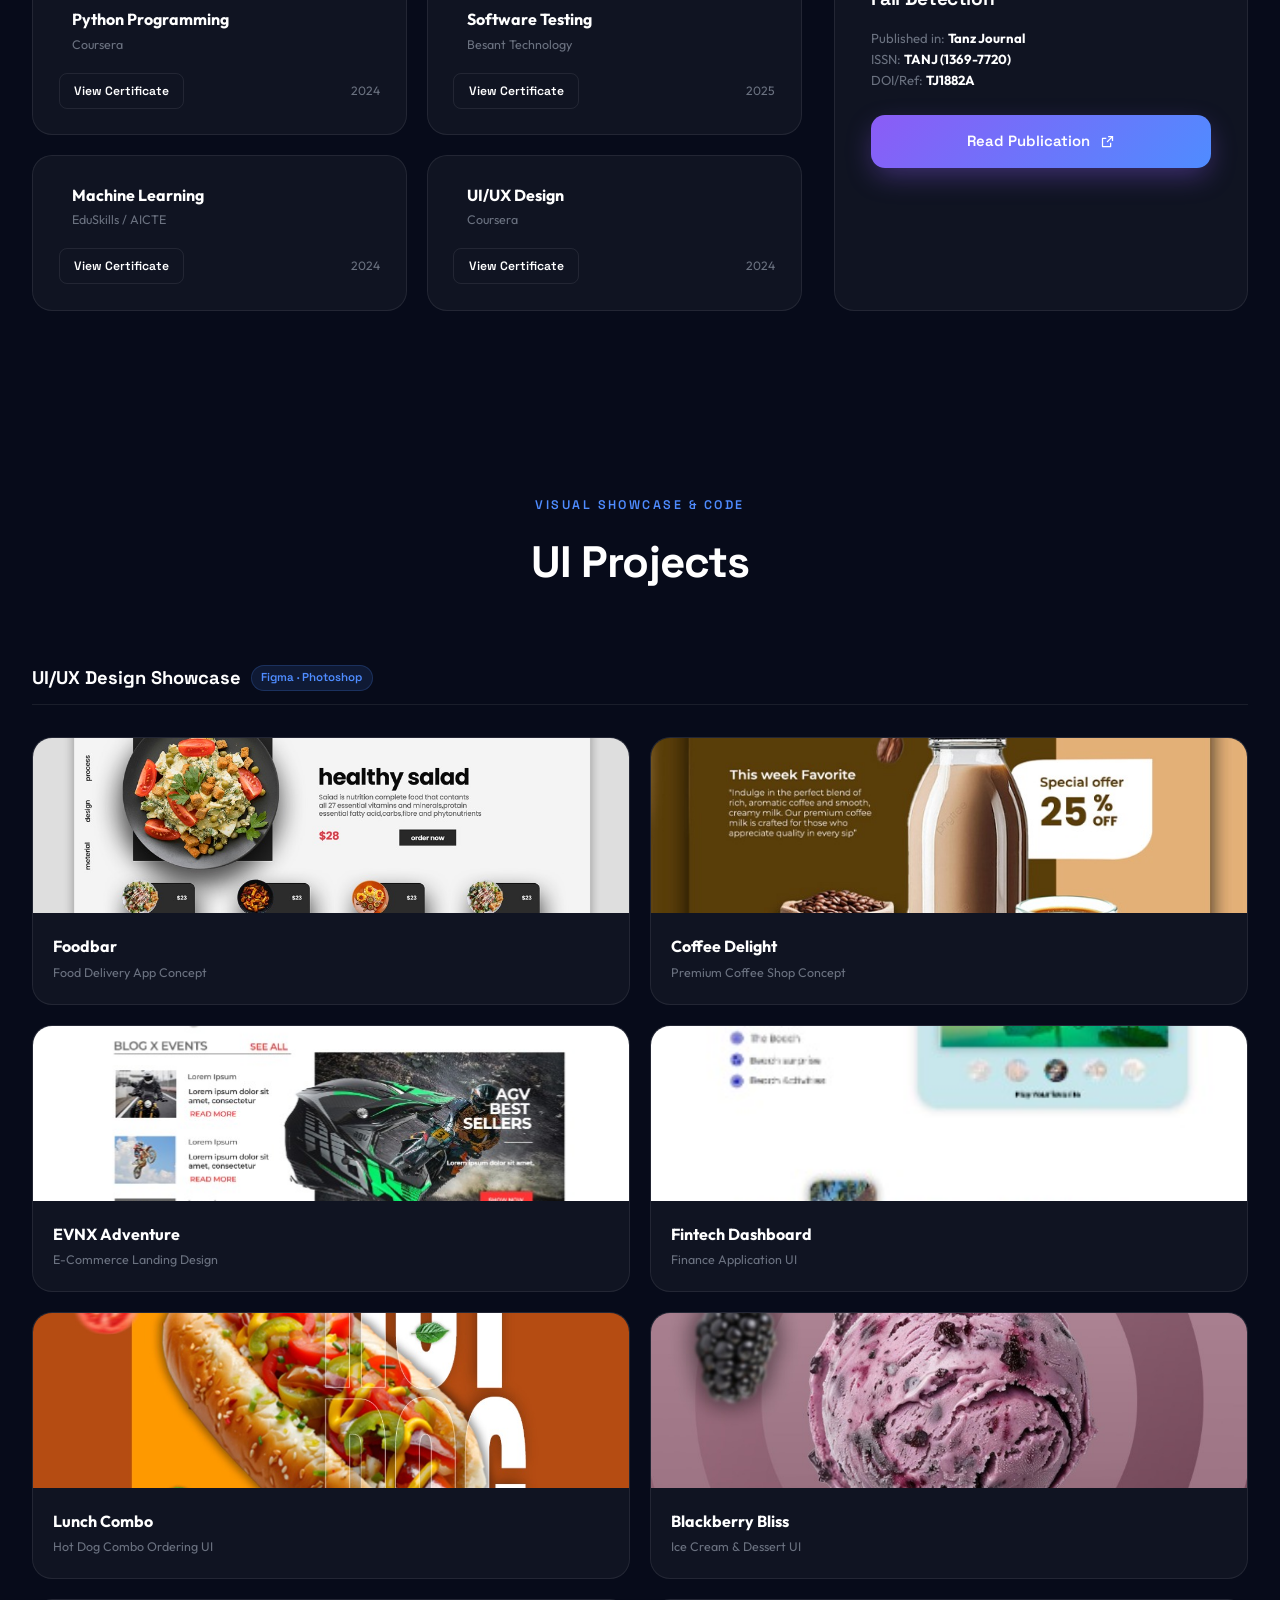
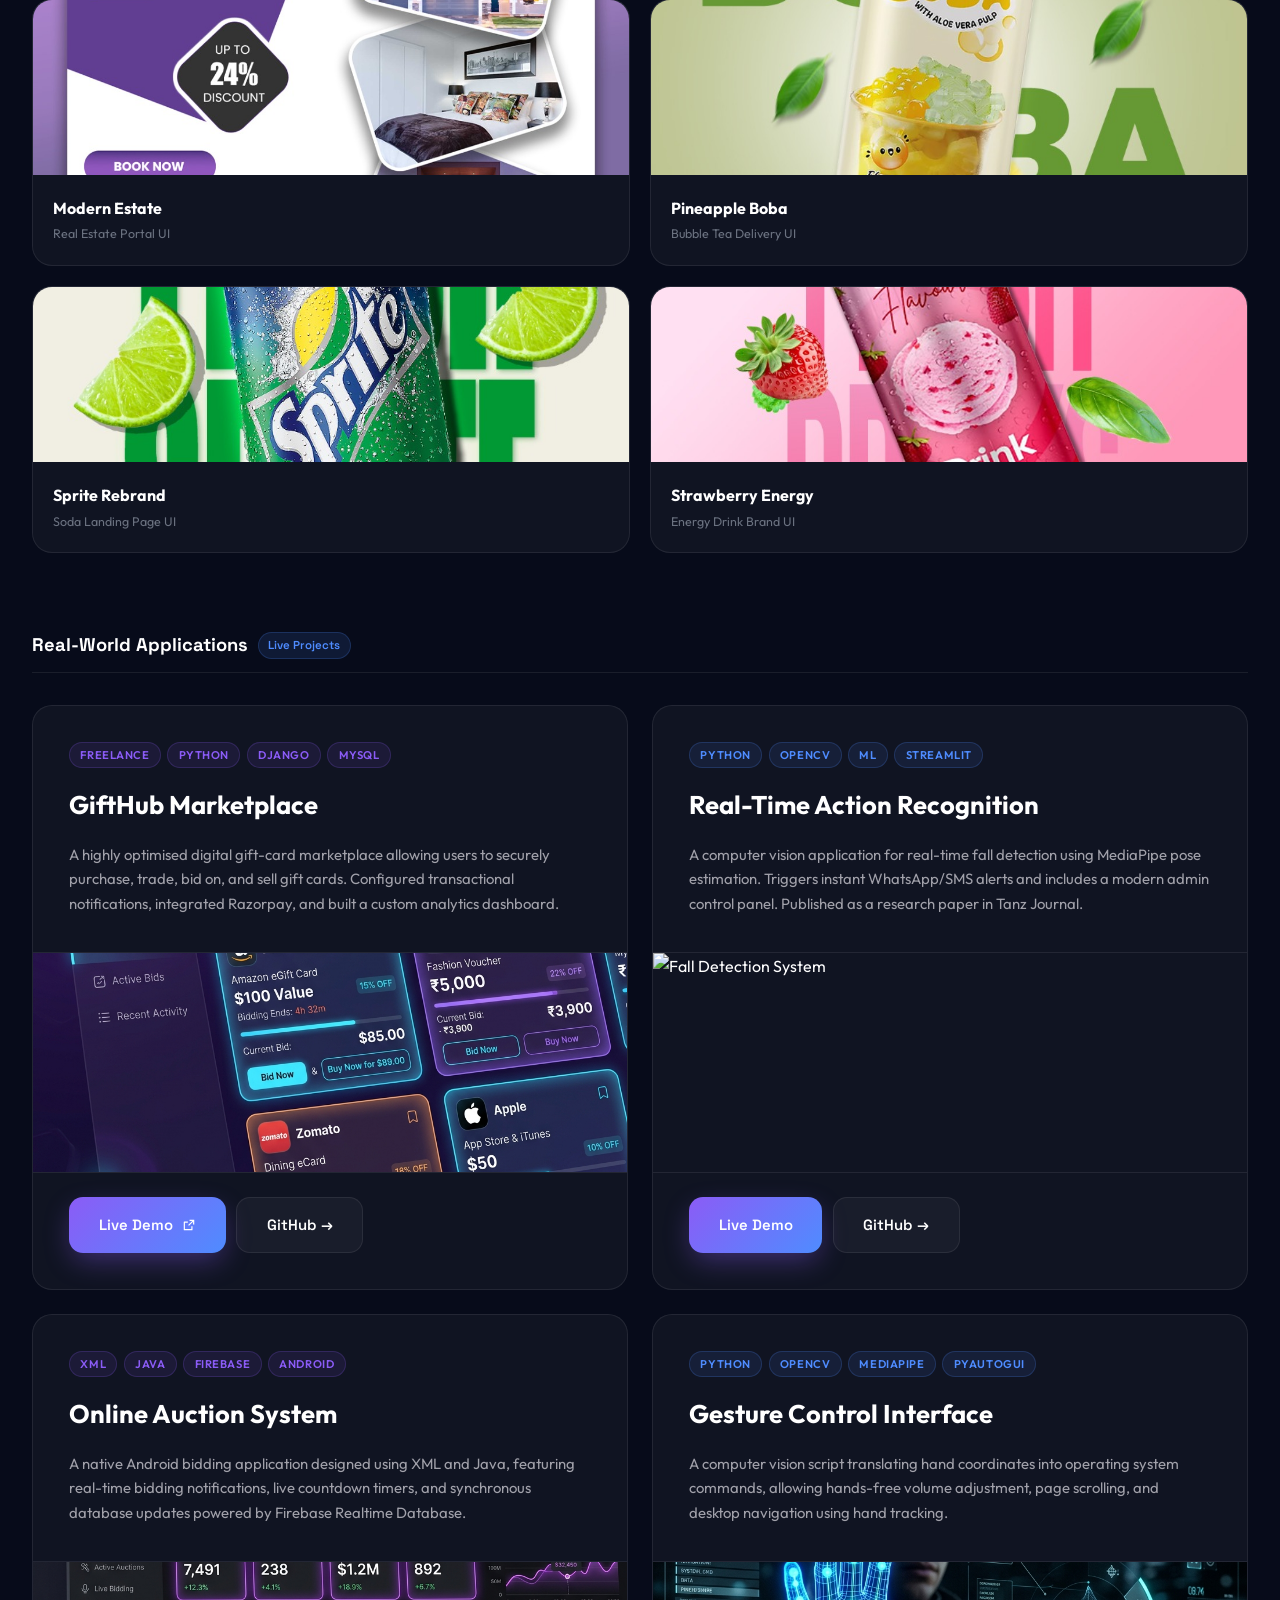
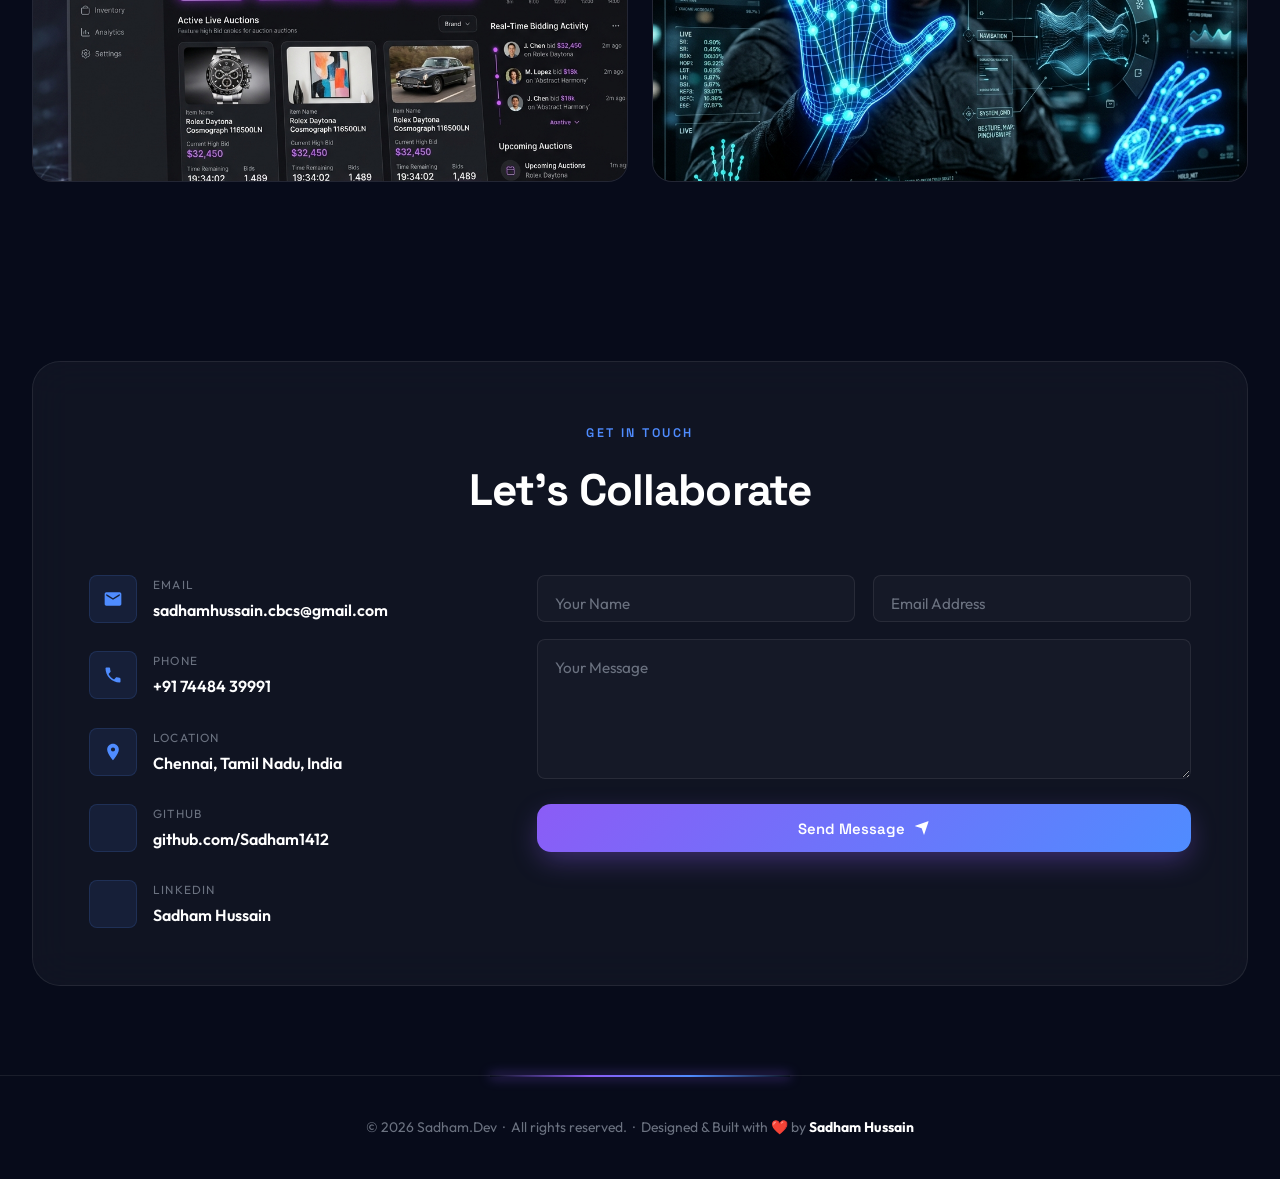
==== commit 45a0173e: "Add files via upload" ====
--- a/index.html
+++ b/index.html
@@ -1,763 +1,900 @@
 <!DOCTYPE html>
 <html lang="en">
+
 <head>
-  <meta charset="UTF-8">
-  <meta name="viewport" content="width=device-width, initial-scale=1.0">
-  <title>Sadham Hussain — Creative Technologist & Developer</title>
-  <meta name="description" content="Portfolio of Sadham Hussain — Creative Technologist, Software Developer, Python Backend Specialist, UI/UX Designer & Freelancer.">
-  <meta name="author"      content="Sadham Hussain">
-  <meta property="og:title"       content="Sadham Hussain — Portfolio">
-  <meta property="og:description" content="Premium portfolio of a Creative Technologist building world-class digital experiences.">
-  <meta property="og:type"        content="website">
-
-  <link rel="preconnect" href="https://fonts.googleapis.com">
-  <link rel="preconnect" href="https://fonts.gstatic.com" crossorigin>
-  <link href="https://fonts.googleapis.com/css2?family=Outfit:wght@300;400;500;600;700;800&family=Space+Grotesk:wght@400;500;600;700&display=swap" rel="stylesheet">
-
-  <link rel="stylesheet" href="https://cdn.jsdelivr.net/gh/devicons/devicon@latest/devicon.min.css">
-
-  <link rel="stylesheet" href="style.css">
+    <meta charset="UTF-8">
+    <meta name="viewport" content="width=device-width, initial-scale=1.0">
+    <title>Sadham Hussain — Creative Technologist & Developer</title>
+    <meta name="description"
+        content="Portfolio of Sadham Hussain — Creative Technologist, Software Developer, Python Backend Specialist, UI/UX Designer & Freelancer.">
+    <meta name="author" content="Sadham Hussain">
+    <meta property="og:title" content="Sadham Hussain — Portfolio">
+    <meta property="og:description"
+        content="Premium portfolio of a Creative Technologist building world-class digital experiences.">
+    <meta property="og:type" content="website">
+
+    <link rel="preconnect" href="https://fonts.googleapis.com">
+    <link rel="preconnect" href="https://fonts.gstatic.com" crossorigin>
+    <link
+        href="https://fonts.googleapis.com/css2?family=Outfit:wght@300;400;500;600;700;800&family=Space+Grotesk:wght@400;500;600;700&display=swap"
+        rel="stylesheet">
+
+    <link rel="stylesheet" href="https://cdn.jsdelivr.net/gh/devicons/devicon@latest/devicon.min.css">
+
+    <link rel="stylesheet" href="style.css">
 </head>
+
 <body>
 
-<canvas id="bg-canvas"></canvas>
-<div class="bg-blobs" aria-hidden="true">
-  <div class="blob blob-1"></div>
-  <div class="blob blob-2"></div>
-  <div class="blob blob-3"></div>
-</div>
-
-<header id="header-nav">
-  <a href="#home" class="nav-brand">Sadham<span>.Dev</span></a>
-
-  <button id="nav-toggle" class="nav-toggle" aria-label="Toggle navigation">
-    <span></span><span></span><span></span>
-  </button>
-</header>
-
-<nav id="nav-menu" class="nav-menu">
-  <a href="#home"           class="nav-item active">Home</a>
-  <a href="#about"          class="nav-item">About</a>
-  <a href="#education"      class="nav-item">Education</a>
-  <a href="#experience"     class="nav-item">Experience</a>
-  <a href="#skills"         class="nav-item">Skills</a>
-  <a href="#certifications" class="nav-item">Certifications</a>
-  <a href="#projects"       class="nav-item">Projects</a>
-  <a href="#contact"        class="nav-item">Contact</a>
-</nav>
-
-<main class="container">
-
-  <section id="home">
-    <div class="hero-grid">
-
-      <div class="hero-left">
-        <div class="hero-badge sr">
-          <span class="dot"></span> Creative Technologist
-        </div>
-
-        <h1 class="sr sr-d1">
-          Hi, I'm<br>
-          <span class="gradient-text">Sadham Hussain</span>
-        </h1>
-
-        <div class="hero-role-line sr sr-d2">
-          I'm a&nbsp;<em id="typewriter"></em>
-        </div>
-
-        <p class="hero-bio sr sr-d3">
-          Highly motivated developer passionate about crafting pixel-perfect, premium digital
-          experiences and high-performance Python backend architectures. Specialising in Django,
-          modern frontend engineering, and user-centric UI/UX design.
+    <canvas id="bg-canvas"></canvas>
+    <div class="bg-blobs" aria-hidden="true">
+        <div class="blob blob-1"></div>
+        <div class="blob blob-2"></div>
+        <div class="blob blob-3"></div>
+    </div>
+
+    <header id="header-nav">
+        <a href="#home" class="nav-brand">Sadham<span>.Dev</span></a>
+
+        <button id="nav-toggle" class="nav-toggle" aria-label="Toggle navigation">
+            <span></span><span></span><span></span>
+        </button>
+
+        <nav id="nav-menu" class="nav-menu">
+            <a href="#home" class="nav-item active">Home</a>
+            <a href="#about" class="nav-item">About</a>
+            <a href="#education" class="nav-item">Education</a>
+            <a href="#experience" class="nav-item">Experience</a>
+            <a href="#skills" class="nav-item">Skills</a>
+            <a href="#certifications" class="nav-item">Certifications</a>
+            <a href="#projects" class="nav-item">Projects</a>
+            <a href="#contact" class="nav-item">Contact</a>
+        </nav>
+    </header>
+
+    <main class="container">
+
+        <section id="home">
+            <div class="hero-grid">
+
+                <div class="hero-left">
+                    <div class="hero-badge sr">
+                        <span class="dot"></span> Creative Technologist
+                    </div>
+
+                    <h1 class="sr sr-d1">
+                        Hi, I'm<br>
+                        <span class="gradient-text">Sadham Hussain</span>
+                    </h1>
+
+                    <div class="hero-role-line sr sr-d2">
+                        I'm a&nbsp;<em id="typewriter"></em>
+                    </div>
+
+                    <p class="hero-bio sr sr-d3">
+                        Highly motivated developer passionate about crafting pixel-perfect, premium digital
+                        experiences and high-performance Python backend architectures. Specialising in Django,
+                        modern frontend engineering, and user-centric UI/UX design.
+                    </p>
+
+                    <div class="hero-ctas sr sr-d4">
+                        <a href="#projects" class="btn btn-primary">
+                            View Projects
+                            <svg width="16" height="16" viewBox="0 0 24 24" fill="currentColor">
+                                <path
+                                    d="M16.172 11l-5.364-5.364 1.414-1.414L20 12l-7.778 7.778-1.414-1.414L16.172 13H4v-2z" />
+                            </svg>
+                        </a>
+                        <a href="#contact" class="btn btn-secondary">Let's Talk</a>
+                        <a href="assets/resume%202026.pdf" class="btn btn-secondary" download>
+                            Download CV
+                            <svg width="16" height="16" viewBox="0 0 24 24" fill="currentColor">
+                                <path
+                                    d="M3 19h18v2H3v-2zm10-5.828L16.95 9.22l1.414 1.414L12 17 5.636 10.636 7.05 9.22 11 13.172V2h2v11.172z" />
+                            </svg>
+                        </a>
+                    </div>
+
+                    <div class="hero-socials sr sr-d5">
+                        <span class="label">Find me on</span>
+                        <div class="socials-row">
+                            <a href="https://github.com/Sadham1412" target="_blank" class="social-chip"
+                                aria-label="GitHub">
+                                <i class="devicon-github-original"></i>
+                            </a>
+                            <a href="https://www.linkedin.com/in/sadham-hussain-b12971245" target="_blank"
+                                class="social-chip" aria-label="LinkedIn">
+                                <i class="devicon-linkedin-plain" style="color:#0A66C2"></i>
+                            </a>
+                            <a href="mailto:sadhamhussain.cbcs@gmail.com" class="social-chip" aria-label="Email">
+                                <svg width="17" height="17" viewBox="0 0 24 24" fill="currentColor">
+                                    <path
+                                        d="M20 4H4c-1.1 0-2 .9-2 2v12c0 1.1.9 2 2 2h16c1.1 0 2-.9 2-2V6c0-1.1-.9-2-2-2zm0 4l-8 5-8-5V6l8 5 8-5v2z" />
+                                </svg>
+                            </a>
+                            <a href="https://instagram.com" target="_blank" class="social-chip" aria-label="Instagram">
+                                <svg width="17" height="17" viewBox="0 0 24 24" fill="currentColor">
+                                    <path
+                                        d="M12 2.163c3.204 0 3.584.012 4.85.07 3.252.148 4.771 1.691 4.919 4.919.058 1.265.069 1.645.069 4.849 0 3.205-.012 3.584-.069 4.849-.149 3.225-1.664 4.771-4.919 4.919-1.266.058-1.644.07-4.85.07-3.204 0-3.584-.012-4.849-.07-3.26-.149-4.771-1.699-4.919-4.92-.058-1.265-.07-1.644-.07-4.849 0-3.204.013-3.583.07-4.849.149-3.227 1.664-4.771 4.919-4.919 1.266-.057 1.645-.069 4.849-.069zm0-2.163c-3.259 0-3.667.014-4.947.072-4.358.2-6.78 2.618-6.98 6.98C.014 8.333 0 8.741 0 12c0 3.259.014 3.668.072 4.948.2 4.358 2.618 6.78 6.98 6.98C8.333 23.986 8.741 24 12 24c3.259 0 3.668-.014 4.948-.072 4.354-.2 6.782-2.618 6.979-6.98.059-1.28.073-1.689.073-4.948 0-3.259-.014-3.667-.072-4.947-.196-4.354-2.617-6.78-6.979-6.98C15.668.014 15.259 0 12 0zm0 5.838a6.162 6.162 0 1 0 0 12.324 6.162 6.162 0 0 0 0-12.324zM12 16a4 4 0 1 1 0-8 4 4 0 0 1 0 8zm6.406-11.845a1.44 1.44 0 1 0 0 2.881 1.44 1.44 0 0 0 0-2.881z" />
+                                </svg>
+                            </a>
+                        </div>
+                    </div>
+                </div>
+
+                <div class="hero-right">
+                    <div class="orbit-wrapper">
+                        <div class="orbit-glow"></div>
+                        <div class="orbit-ring r1"></div>
+                        <div class="orbit-ring r2"></div>
+                        <div class="orbit-ring r3"></div>
+                        <div class="orbit-particle p1"></div>
+                        <div class="orbit-particle p2"></div>
+                        <div class="orbit-particle p3"></div>
+                    </div>
+                </div>
+
+            </div>
+
+            <div class="scroll-cue" aria-hidden="true">
+                <span>Scroll Down</span>
+                <div class="mouse"></div>
+            </div>
+        </section>
+
+        <section id="stats" class="section-wrapper" style="padding-top:2rem;padding-bottom:4rem;">
+            <div class="stats-grid">
+                <div class="stat-card sr">
+                    <div class="stat-icon">🚀</div>
+                    <div class="stat-number" data-target="4" data-suffix="+">0</div>
+                    <div class="stat-label">Real-World Projects</div>
+                </div>
+                <div class="stat-card sr sr-d1">
+                    <div class="stat-icon">🏅</div>
+                    <div class="stat-number" data-target="6" data-suffix="+">0</div>
+                    <div class="stat-label">Certifications</div>
+                </div>
+                <div class="stat-card sr sr-d2">
+                    <div class="stat-icon">🎓</div>
+                    <div class="stat-number" data-target="8.26">0</div>
+                    <div class="stat-label">Post-Grad CGPA</div>
+                </div>
+            </div>
+        </section>
+
+        <section id="about" class="section-wrapper">
+            <div class="glass-panel sr">
+                <div class="about-grid">
+                    <div class="about-left">
+                        <p class="about-eyebrow">Who I Am</p>
+                        <h3>Crafting Digital<br>Experiences</h3>
+                        <p>
+                            I am a designer and developer who loves transforming ideas into interactive, user-friendly
+                            solutions. Holding an MCA from B.S. Abdur Rahman Crescent Institute (8.26 CGPA), I focus
+                            on clean, scalable Python backends, premium UI architectures, and performance-driven
+                            frontends.
+                        </p>
+                        <p>
+                            My work is inspired by the elegance of Apple, the minimalism of Linear, and the animation
+                            richness of Framer — and I aim to bring that same quality to every project I touch.
+                        </p>
+                    </div>
+                    <div class="about-right">
+                        <div class="degree-cards">
+                            <div class="degree-card sr sr-d1">
+                                <div class="degree-emoji">🎓</div>
+                                <div class="degree-title">MCA</div>
+                                <div class="degree-sub">Master of Computer Applications</div>
+                                <div class="degree-gpa">8.26 CGPA</div>
+                            </div>
+                            <div class="degree-card sr sr-d2">
+                                <div class="degree-emoji">🎓</div>
+                                <div class="degree-title">BCA</div>
+                                <div class="degree-sub">Bachelor of Computer Applications</div>
+                                <div class="degree-gpa">8.13 CGPA</div>
+                            </div>
+                        </div>
+                    </div>
+                </div>
+            </div>
+        </section>
+
+        <section id="education" class="section-wrapper">
+            <div class="section-header sr">
+                <span class="eyebrow">Academic Background</span>
+                <h2>Education</h2>
+            </div>
+            <div class="edu-grid">
+                <div class="edu-card sr">
+                    <div class="edu-icon">🏛️</div>
+                    <div class="edu-body">
+                        <div class="edu-header">
+                            <h3 class="edu-degree">Master of Computer Applications (MCA)</h3>
+                            <span class="edu-year">2023 – 2025</span>
+                        </div>
+                        <p class="edu-inst">B.S. Abdur Rahman Crescent Institute of Science & Technology, Chennai</p>
+                        <div class="edu-cgpa">CGPA Secured: <strong>8.26</strong></div>
+                    </div>
+                </div>
+                <div class="edu-card sr sr-d1">
+                    <div class="edu-icon">🏫</div>
+                    <div class="edu-body">
+                        <div class="edu-header">
+                            <h3 class="edu-degree">Bachelor of Computer Applications (BCA)</h3>
+                            <span class="edu-year">2020 – 2023</span>
+                        </div>
+                        <p class="edu-inst">Bharath Institute of Higher Education and Research, Chennai</p>
+                        <div class="edu-cgpa">CGPA Secured: <strong>8.13</strong></div>
+                    </div>
+                </div>
+            </div>
+        </section>
+
+        <section id="experience" class="section-wrapper">
+            <div class="section-header sr">
+                <span class="eyebrow">My Experience</span>
+                <h2>Professional Journey</h2>
+            </div>
+
+            <div class="timeline-wrap">
+                <div class="timeline-track" aria-hidden="true"></div>
+                <div class="timeline-progress" aria-hidden="true"></div>
+
+                <div class="timeline-item sr">
+                    <div class="tl-node" aria-hidden="true"></div>
+                    <div class="tl-card">
+                        <div class="tl-main">
+                            <span class="tl-period">Apr – Jun 2026</span>
+                            <div class="tl-role">Freelance Full Stack Developer</div>
+                            <div class="tl-company">GiftHub Marketplace</div>
+                            <p class="tl-desc">
+                                Designed and deployed GiftHub — a premium digital gift-card marketplace with secure
+                                bidding,
+                                dynamic brand APIs, payment gateway integration, product management dashboard, and
+                                automated
+                                user notifications. Built with Django + Bootstrap 5.
+                            </p>
+                        </div>
+                        <div class="tl-icon"><i class="devicon-django-plain colored"></i></div>
+                    </div>
+                </div>
+
+                <div class="timeline-item sr sr-d1">
+                    <div class="tl-node" aria-hidden="true"></div>
+                    <div class="tl-card">
+                        <div class="tl-main">
+                            <span class="tl-period">Aug – Sep 2025</span>
+                            <div class="tl-role">Software Testing Intern</div>
+                            <div class="tl-company">Besant Technology</div>
+                            <p class="tl-desc">
+                                Executed manual and automated testing across multiple application modules. Worked on
+                                LinkedIn
+                                Optimization project — analysed profile performance, wrote comprehensive test scenarios,
+                                and
+                                improved application quality and reliability.
+                            </p>
+                        </div>
+                        <div class="tl-icon"><i class="devicon-selenium-original colored"></i></div>
+                    </div>
+                </div>
+
+                <div class="timeline-item sr sr-d2">
+                    <div class="tl-node" aria-hidden="true"></div>
+                    <div class="tl-card">
+                        <div class="tl-main">
+                            <span class="tl-period">Jun – Jul 2024</span>
+                            <div class="tl-role">Frontend Developer Intern</div>
+                            <div class="tl-company">IBM SkillBuild</div>
+                            <p class="tl-desc">
+                                Developed responsive web interfaces using HTML5, CSS3 and JavaScript. Improved UI
+                                performance,
+                                fixed cross-browser inconsistencies, and enhanced accessibility across devices for
+                                multiple
+                                web projects.
+                            </p>
+                        </div>
+                        <div class="tl-icon"><i class="devicon-html5-plain colored"></i></div>
+                    </div>
+                </div>
+
+            </div>
+        </section>
+
+        <section id="skills" class="section-wrapper">
+            <div class="section-header sr">
+                <span class="eyebrow">My Stack</span>
+                <h2>Technical Skills</h2>
+            </div>
+            <div class="skills-grid">
+
+                <div class="skill-card sr">
+                    <div class="skill-card-title"><span>Languages & Web</span></div>
+                    <div class="skill-icons">
+                        <div class="sk">
+                            <div class="sk-wrap"><i class="devicon-html5-plain colored"></i></div><span
+                                class="sk-tip">HTML5</span>
+                        </div>
+                        <div class="sk">
+                            <div class="sk-wrap"><i class="devicon-css3-plain colored"></i></div><span
+                                class="sk-tip">CSS3</span>
+                        </div>
+                        <div class="sk">
+                            <div class="sk-wrap"><i class="devicon-javascript-plain colored"></i></div><span
+                                class="sk-tip">JavaScript</span>
+                        </div>
+                        <div class="sk">
+                            <div class="sk-wrap"><i class="devicon-python-plain colored"></i></div><span
+                                class="sk-tip">Python</span>
+                        </div>
+                        <div class="sk">
+                            <div class="sk-wrap"><i class="devicon-django-plain colored"></i></div><span
+                                class="sk-tip">Django</span>
+                        </div>
+                        <div class="sk">
+                            <div class="sk-wrap"><i class="devicon-react-original colored"></i></div><span
+                                class="sk-tip">React</span>
+                        </div>
+                        <div class="sk">
+                            <div class="sk-wrap"><i class="devicon-bootstrap-plain colored"></i></div><span
+                                class="sk-tip">Bootstrap</span>
+                        </div>
+                        <div class="sk">
+                            <div class="sk-wrap"><i class="devicon-mysql-plain colored"></i></div><span
+                                class="sk-tip">MySQL/SQL</span>
+                        </div>
+                    </div>
+                </div>
+
+                <div class="skill-card sr sr-d1">
+                    <div class="skill-card-title"><span>Design Tools</span></div>
+                    <div class="skill-icons">
+                        <div class="sk">
+                            <div class="sk-wrap"><i class="devicon-figma-plain colored"></i></div><span
+                                class="sk-tip">Figma</span>
+                        </div>
+                        <div class="sk">
+                            <div class="sk-wrap"><i class="devicon-photoshop-plain colored"></i></div><span
+                                class="sk-tip">Photoshop</span>
+                        </div>
+                        <div class="sk">
+                            <div class="sk-wrap"><i class="devicon-illustrator-plain colored"></i></div><span
+                                class="sk-tip">Illustrator</span>
+                        </div>
+                        <div class="sk">
+                            <div class="sk-wrap"><i class="devicon-xd-plain colored"></i></div><span
+                                class="sk-tip">After Effects</span>
+                        </div>
+                    </div>
+                </div>
+
+                <div class="skill-card sr sr-d2">
+                    <div class="skill-card-title"><span>Development</span></div>
+                    <div class="skill-icons">
+                        <div class="sk">
+                            <div class="sk-wrap"><i class="devicon-git-plain colored"></i></div><span
+                                class="sk-tip">Git</span>
+                        </div>
+                        <div class="sk">
+                            <div class="sk-wrap"><i class="devicon-github-original"></i></div><span
+                                class="sk-tip">GitHub</span>
+                        </div>
+                        <div class="sk">
+                            <div class="sk-wrap"><i class="devicon-vscode-plain colored"></i></div><span
+                                class="sk-tip">VS Code</span>
+                        </div>
+                        <div class="sk">
+                            <div class="sk-wrap"><i class="devicon-firebase-plain colored"></i></div><span
+                                class="sk-tip">Firebase</span>
+                        </div>
+                        <div class="sk">
+                            <div class="sk-wrap"><i class="devicon-mysql-plain colored"></i></div><span
+                                class="sk-tip">MySQL</span>
+                        </div>
+                    </div>
+                </div>
+
+            </div>
+        </section>
+
+        <section id="certifications" class="section-wrapper">
+            <div class="section-header sr">
+                <span class="eyebrow">Credentials & Research</span>
+                <h2>Certifications & Publications</h2>
+            </div>
+            <div class="certs-layout">
+
+                <div class="certs-grid">
+                    <div class="cert-card sr">
+                        <div class="cert-top">
+                            <div class="cert-icon"><i class="devicon-html5-plain colored"></i></div>
+                            <div>
+                                <div class="cert-name">Frontend Development</div>
+                                <div class="cert-issuer">IBM SkillsBuild</div>
+                            </div>
+                        </div>
+                        <div class="cert-bottom">
+                            <button class="cert-view-btn"
+                                onclick="openModal('assets/certificates/AICTE B1 PD 1-972-705.pdf','Frontend Development — IBM SkillsBuild')">View
+                                Certificate</button>
+                            <span class="cert-year">2024</span>
+                        </div>
+                    </div>
+
+                    <div class="cert-card sr sr-d1">
+                        <div class="cert-top">
+                            <div class="cert-icon"><i class="devicon-googlecloud-plain colored"></i></div>
+                            <div>
+                                <div class="cert-name">Cloud Computing</div>
+                                <div class="cert-issuer">NPTEL</div>
+                            </div>
+                        </div>
+                        <div class="cert-bottom">
+                            <button class="cert-view-btn"
+                                onclick="openModal('assets/certificates/Cloud Computing (1).pdf','Cloud Computing — NPTEL')">View
+                                Certificate</button>
+                            <span class="cert-year">2024</span>
+                        </div>
+                    </div>
+
+                    <div class="cert-card sr sr-d2">
+                        <div class="cert-top">
+                            <div class="cert-icon"><i class="devicon-python-plain colored"></i></div>
+                            <div>
+                                <div class="cert-name">Python Programming</div>
+                                <div class="cert-issuer">Coursera</div>
+                            </div>
+                        </div>
+                        <div class="cert-bottom">
+                            <button class="cert-view-btn"
+                                onclick="openModal('assets/certificates/Python-Certificate-1 (1).pdf','Python Programming — Coursera')">View
+                                Certificate</button>
+                            <span class="cert-year">2024</span>
+                        </div>
+                    </div>
+
+                    <div class="cert-card sr sr-d3">
+                        <div class="cert-top">
+                            <div class="cert-icon"><i class="devicon-selenium-original colored"></i></div>
+                            <div>
+                                <div class="cert-name">Software Testing</div>
+                                <div class="cert-issuer">Besant Technology</div>
+                            </div>
+                        </div>
+                        <div class="cert-bottom">
+                            <button class="cert-view-btn"
+                                onclick="openModal('assets/certificates/software testing certificate.jpeg','Software Testing — Besant Technology')">View
+                                Certificate</button>
+                            <span class="cert-year">2025</span>
+                        </div>
+                    </div>
+
+                    <div class="cert-card sr sr-d4">
+                        <div class="cert-top">
+                            <div class="cert-icon"><i class="devicon-tensorflow-original colored"></i></div>
+                            <div>
+                                <div class="cert-name">Machine Learning</div>
+                                <div class="cert-issuer">EduSkills / AICTE</div>
+                            </div>
+                        </div>
+                        <div class="cert-bottom">
+                            <button class="cert-view-btn"
+                                onclick="openModal('assets/certificates/Completion Certificate _ SkillsBuild.PDF','Machine Learning — AICTE')">View
+                                Certificate</button>
+                            <span class="cert-year">2024</span>
+                        </div>
+                    </div>
+
+                    <div class="cert-card sr sr-d5">
+                        <div class="cert-top">
+                            <div class="cert-icon"><i class="devicon-figma-plain colored"></i></div>
+                            <div>
+                                <div class="cert-name">UI/UX Design</div>
+                                <div class="cert-issuer">Coursera</div>
+                            </div>
+                        </div>
+                        <div class="cert-bottom">
+                            <button class="cert-view-btn"
+                                onclick="openModal('assets/certificates/Sadham Hussain.pdf','UI/UX Design — Coursera')">View
+                                Certificate</button>
+                            <span class="cert-year">2024</span>
+                        </div>
+                    </div>
+                </div>
+
+                <div class="sr sr-d2">
+                    <div class="journal-card">
+                        <div>
+                            <div class="journal-icon-big">📄</div>
+                            <h3>Real-Time Action Identification System Using ML with OpenCV and Fall Detection</h3>
+                            <div class="journal-meta">
+                                Published in: <strong>Tanz Journal</strong><br>
+                                ISSN: <strong>TANJ (1369-7720)</strong><br>
+                                DOI/Ref: <strong>TJ1882A</strong>
+                            </div>
+                        </div>
+                        <a href="https://tanzj.net/wp-content/uploads/2025/04/5-TJ1882A.pdf" target="_blank"
+                            class="btn btn-primary" style="justify-content:center;">
+                            Read Publication
+                            <svg width="15" height="15" viewBox="0 0 24 24" fill="currentColor">
+                                <path
+                                    d="M10 6v2H5v11h11v-5h2v6a1 1 0 0 1-1 1H4a1 1 0 0 1-1-1V7a1 1 0 0 1 1-1h6zm11-3v8h-2V6.414l-7 7L10.586 12l7-7H13V3h8z" />
+                            </svg>
+                        </a>
+                    </div>
+                </div>
+
+            </div>
+        </section>
+
+        <section id="projects" class="section-wrapper">
+            <div class="section-header sr">
+                <span class="eyebrow">Visual Showcase & Code</span>
+                <h2>UI Projects</h2>
+            </div>
+
+            <div class="sr">
+                <div class="sub-section-label">
+                    UI/UX Design Showcase <span class="tag">Figma · Photoshop</span>
+                </div>
+                <div class="ui-grid">
+                    <div class="ui-card"
+                        onclick="openModal('assets/projects/foodbar_ui.jpg','Foodbar — Food Delivery UI')">
+                        <div class="ui-thumb">
+                            <img src="assets/projects/foodbar_ui.jpg" alt="Foodbar UI" loading="lazy">
+                            <div class="ui-hover-overlay"><button class="ui-zoom-icon">🔍</button></div>
+                        </div>
+                        <div class="ui-info">
+                            <div class="ui-title">Foodbar</div>
+                            <div class="ui-sub">Food Delivery App Concept</div>
+                        </div>
+                    </div>
+
+                    <div class="ui-card"
+                        onclick="openModal('assets/projects/coffee_ui.jpg','Coffee Delight — Coffee Brand UI')">
+                        <div class="ui-thumb">
+                            <img src="assets/projects/coffee_ui.jpg" alt="Coffee Delight UI" loading="lazy">
+                            <div class="ui-hover-overlay"><button class="ui-zoom-icon">🔍</button></div>
+                        </div>
+                        <div class="ui-info">
+                            <div class="ui-title">Coffee Delight</div>
+                            <div class="ui-sub">Premium Coffee Shop Concept</div>
+                        </div>
+                    </div>
+
+                    <div class="ui-card"
+                        onclick="openModal('assets/projects/ecommerce_ui.jpg','EVNX Adventure — Motorcycle Gear Store')">
+                        <div class="ui-thumb">
+                            <img src="assets/projects/ecommerce_ui.jpg" alt="EVNX Adventure UI" loading="lazy">
+                            <div class="ui-hover-overlay"><button class="ui-zoom-icon">🔍</button></div>
+                        </div>
+                        <div class="ui-info">
+                            <div class="ui-title">EVNX Adventure</div>
+                            <div class="ui-sub">E-Commerce Landing Design</div>
+                        </div>
+                    </div>
+
+                    <div class="ui-card"
+                        onclick="openModal('assets/projects/resort_ui.jpg','Fintech Dashboard — Finance Application UI')">
+                        <div class="ui-thumb">
+                            <img src="assets/projects/resort_ui.jpg" alt="Fintech Dashboard UI" loading="lazy">
+                            <div class="ui-hover-overlay"><button class="ui-zoom-icon">🔍</button></div>
+                        </div>
+                        <div class="ui-info">
+                            <div class="ui-title">Fintech Dashboard</div>
+                            <div class="ui-sub">Finance Application UI</div>
+                        </div>
+                    </div>
+
+                    <div class="ui-card"
+                        onclick="openModal('assets/projects/hotdog_ui.jpg','Lunch Combo — Hot Dog Combo Ordering UI')">
+                        <div class="ui-thumb">
+                            <img src="assets/projects/hotdog_ui.jpg" alt="Lunch Combo UI" loading="lazy">
+                            <div class="ui-hover-overlay"><button class="ui-zoom-icon">🔍</button></div>
+                        </div>
+                        <div class="ui-info">
+                            <div class="ui-title">Lunch Combo</div>
+                            <div class="ui-sub">Hot Dog Combo Ordering UI</div>
+                        </div>
+                    </div>
+
+                    <div class="ui-card"
+                        onclick="openModal('assets/projects/icecream_ui.jpg','Blackberry Bliss — Ice Cream & Dessert UI')">
+                        <div class="ui-thumb">
+                            <img src="assets/projects/icecream_ui.jpg" alt="Blackberry Bliss UI" loading="lazy">
+                            <div class="ui-hover-overlay"><button class="ui-zoom-icon">🔍</button></div>
+                        </div>
+                        <div class="ui-info">
+                            <div class="ui-title">Blackberry Bliss</div>
+                            <div class="ui-sub">Ice Cream & Dessert UI</div>
+                        </div>
+                    </div>
+
+                    <div class="ui-card"
+                        onclick="openModal('assets/projects/modern_house.jpg','Modern Estate — Premium Real Estate Portal UI')">
+                        <div class="ui-thumb">
+                            <img src="assets/projects/modern_house.jpg" alt="Modern Estate UI" loading="lazy">
+                            <div class="ui-hover-overlay"><button class="ui-zoom-icon">🔍</button></div>
+                        </div>
+                        <div class="ui-info">
+                            <div class="ui-title">Modern Estate</div>
+                            <div class="ui-sub">Real Estate Portal UI</div>
+                        </div>
+                    </div>
+
+                    <div class="ui-card"
+                        onclick="openModal('assets/projects/pineapple_boba.jpg','Pineapple Boba — Bubble Tea Delivery UI')">
+                        <div class="ui-thumb">
+                            <img src="assets/projects/pineapple_boba.jpg" alt="Pineapple Boba UI" loading="lazy">
+                            <div class="ui-hover-overlay"><button class="ui-zoom-icon">🔍</button></div>
+                        </div>
+                        <div class="ui-info">
+                            <div class="ui-title">Pineapple Boba</div>
+                            <div class="ui-sub">Bubble Tea Delivery UI</div>
+                        </div>
+                    </div>
+
+                    <div class="ui-card"
+                        onclick="openModal('assets/projects/sprite_design.jpg','Sprite Rebrand — Soda Landing Page UI')">
+                        <div class="ui-thumb">
+                            <img src="assets/projects/sprite_design.jpg" alt="Sprite Rebrand UI" loading="lazy">
+                            <div class="ui-hover-overlay"><button class="ui-zoom-icon">🔍</button></div>
+                        </div>
+                        <div class="ui-info">
+                            <div class="ui-title">Sprite Rebrand</div>
+                            <div class="ui-sub">Soda Landing Page UI</div>
+                        </div>
+                    </div>
+
+                    <div class="ui-card"
+                        onclick="openModal('assets/projects/strawberry_energy.jpg','Strawberry Energy — Energy Drink Brand UI')">
+                        <div class="ui-thumb">
+                            <img src="assets/projects/strawberry_energy.jpg" alt="Strawberry Energy UI" loading="lazy">
+                            <div class="ui-hover-overlay"><button class="ui-zoom-icon">🔍</button></div>
+                        </div>
+                        <div class="ui-info">
+                            <div class="ui-title">Strawberry Energy</div>
+                            <div class="ui-sub">Energy Drink Brand UI</div>
+                        </div>
+                    </div>
+                </div>
+            </div>
+
+            <div class="sr">
+                <div class="sub-section-label">
+                    Real-World Applications <span class="tag">Live Projects</span>
+                </div>
+                <div class="real-grid">
+
+                    <div class="real-card">
+                        <div class="real-body">
+                            <div class="badge-row">
+                                <span class="badge badge-purple">Freelance</span>
+                                <span class="badge badge-purple">Python</span>
+                                <span class="badge badge-purple">Django</span>
+                                <span class="badge badge-purple">MySQL</span>
+                            </div>
+                            <div class="real-title">GiftHub Marketplace</div>
+                            <p class="real-desc">
+                                A highly optimised digital gift-card marketplace allowing users to securely purchase,
+                                trade,
+                                bid on, and sell gift cards. Configured transactional notifications, integrated
+                                Razorpay,
+                                and built a custom analytics dashboard.
+                            </p>
+                        </div>
+                        <div class="real-media">
+                            <img src="assets/projects/gifthub_mockup.png" alt="GiftHub Marketplace" loading="lazy">
+                        </div>
+                        <div class="real-actions">
+                            <a href="https://www.gifthub.sale/" target="_blank" class="btn btn-primary">
+                                Live Demo
+                                <svg width="14" height="14" viewBox="0 0 24 24" fill="currentColor">
+                                    <path
+                                        d="M10 6v2H5v11h11v-5h2v6a1 1 0 0 1-1 1H4a1 1 0 0 1-1-1V7a1 1 0 0 1 1-1h6zm11-3v8h-2V6.414l-7 7L10.586 12l7-7H13V3h8z" />
+                                </svg>
+                            </a>
+                            <a href="https://github.com/Sadham1412" target="_blank" class="btn btn-secondary">GitHub
+                                →</a>
+                        </div>
+                    </div>
+
+                    <div class="real-card">
+                        <div class="real-body">
+                            <div class="badge-row">
+                                <span class="badge badge-blue">Python</span>
+                                <span class="badge badge-blue">OpenCV</span>
+                                <span class="badge badge-blue">ML</span>
+                                <span class="badge badge-blue">Streamlit</span>
+                            </div>
+                            <div class="real-title">Real-Time Action Recognition</div>
+                            <p class="real-desc">
+                                A computer vision application for real-time fall detection using MediaPipe pose
+                                estimation.
+                                Triggers instant WhatsApp/SMS alerts and includes a modern admin control panel.
+                                Published
+                                as a research paper in Tanz Journal.
+                            </p>
+                        </div>
+                        <div class="real-media">
+                            <img src="https://i.postimg.cc/63kJCGGd/fall-detection-home.webp"
+                                alt="Fall Detection System" loading="lazy">
+                        </div>
+                        <div class="real-actions">
+                            <a href="https://github.com/Sadham1412" target="_blank" class="btn btn-primary">Live
+                                Demo</a>
+                            <a href="https://github.com/Sadham1412" target="_blank" class="btn btn-secondary">GitHub
+                                →</a>
+                        </div>
+                    </div>
+
+                    <div class="real-card">
+                        <div class="real-body">
+                            <div class="badge-row">
+                                <span class="badge badge-purple">XML</span>
+                                <span class="badge badge-purple">Java</span>
+                                <span class="badge badge-purple">Firebase</span>
+                                <span class="badge badge-purple">Android</span>
+                            </div>
+                            <div class="real-title">Online Auction System</div>
+                            <p class="real-desc">
+                                A native Android bidding application designed using XML and Java, featuring real-time
+                                bidding notifications,
+                                live countdown timers, and synchronous database updates powered by Firebase Realtime
+                                Database.
+                            </p>
+                        </div>
+                        <div class="real-media">
+                            <img src="assets/projects/online_auction_ui.png" alt="Online Auction System" loading="lazy">
+                        </div>
+                    </div>
+
+                    <div class="real-card">
+                        <div class="real-body">
+                            <div class="badge-row">
+                                <span class="badge badge-blue">Python</span>
+                                <span class="badge badge-blue">OpenCV</span>
+                                <span class="badge badge-blue">MediaPipe</span>
+                                <span class="badge badge-blue">PyAutoGUI</span>
+                            </div>
+                            <div class="real-title">Gesture Control Interface</div>
+                            <p class="real-desc">
+                                A computer vision script translating hand coordinates into operating system commands,
+                                allowing hands-free
+                                volume adjustment, page scrolling, and desktop navigation using hand tracking.
+                            </p>
+                        </div>
+                        <div class="real-media">
+                            <img src="assets/projects/gesture_control_ui.png" alt="Gesture Control Interface"
+                                loading="lazy">
+                        </div>
+                    </div>
+
+                </div>
+            </div>
+        </section>
+
+        <section id="contact" class="section-wrapper">
+            <div class="glass-panel sr">
+                <div class="section-header" style="margin-bottom:3rem;">
+                    <span class="eyebrow">Get In Touch</span>
+                    <h2>Let's Collaborate</h2>
+                </div>
+
+                <div class="contact-grid">
+
+                    <div class="contact-info sr">
+                        <div class="ci-item">
+                            <div class="ci-icon">
+                                <svg width="20" height="20" viewBox="0 0 24 24" fill="currentColor">
+                                    <path
+                                        d="M20 4H4c-1.1 0-2 .9-2 2v12c0 1.1.9 2 2 2h16c1.1 0 2-.9 2-2V6c0-1.1-.9-2-2-2zm0 4l-8 5-8-5V6l8 5 8-5v2z" />
+                                </svg>
+                            </div>
+                            <div>
+                                <div class="ci-label">Email</div>
+                                <div class="ci-value"><a
+                                        href="mailto:sadhamhussain.cbcs@gmail.com">sadhamhussain.cbcs@gmail.com</a>
+                                </div>
+                            </div>
+                        </div>
+                        <div class="ci-item">
+                            <div class="ci-icon">
+                                <svg width="20" height="20" viewBox="0 0 24 24" fill="currentColor">
+                                    <path
+                                        d="M20.01 15.38c-1.23 0-2.42-.2-3.53-.56-.35-.12-.74-.03-1.01.24l-2.2 2.2c-2.83-1.44-5.15-3.75-6.59-6.59l2.2-2.21c.28-.26.36-.65.25-1C8.7 6.45 8.5 5.25 8.5 4c0-.55-.45-1-1-1H4c-.55 0-1 .45-1 1 0 9.39 7.61 17 17 17 .55 0 1-.45 1-1v-3.5c0-.55-.45-1-1-1z" />
+                                </svg>
+                            </div>
+                            <div>
+                                <div class="ci-label">Phone</div>
+                                <div class="ci-value"><a href="tel:+917448439991">+91 74484 39991</a></div>
+                            </div>
+                        </div>
+                        <div class="ci-item">
+                            <div class="ci-icon">
+                                <svg width="20" height="20" viewBox="0 0 24 24" fill="currentColor">
+                                    <path
+                                        d="M12 2C8.13 2 5 5.13 5 9c0 5.25 7 13 7 13s7-7.75 7-13c0-3.87-3.13-7-7-7zm0 9.5a2.5 2.5 0 1 1 0-5 2.5 2.5 0 0 1 0 5z" />
+                                </svg>
+                            </div>
+                            <div>
+                                <div class="ci-label">Location</div>
+                                <div class="ci-value">Chennai, Tamil Nadu, India</div>
+                            </div>
+                        </div>
+                        <div class="ci-item">
+                            <div class="ci-icon">
+                                <i class="devicon-github-original" style="font-size:1.15rem;"></i>
+                            </div>
+                            <div>
+                                <div class="ci-label">GitHub</div>
+                                <div class="ci-value"><a href="https://github.com/Sadham1412"
+                                        target="_blank">github.com/Sadham1412</a></div>
+                            </div>
+                        </div>
+                        <div class="ci-item">
+                            <div class="ci-icon">
+                                <i class="devicon-linkedin-plain" style="font-size:1.15rem;color:#0A66C2;"></i>
+                            </div>
+                            <div>
+                                <div class="ci-label">LinkedIn</div>
+                                <div class="ci-value"><a href="https://www.linkedin.com/in/sadham-hussain-b12971245"
+                                        target="_blank">Sadham Hussain</a></div>
+                            </div>
+                        </div>
+                    </div>
+
+                    <div class="sr sr-d1">
+                        <form class="contact-form" id="contact-form" action="https://api.web3forms.com/submit"
+                            method="POST">
+                            <input type="hidden" name="access_key" value="0c55b288-c8c0-4552-a129-b3c7ed704ade">
+                            <input type="hidden" name="subject" value="New message from portfolio contact form">
+
+                            <div class="form-row">
+                                <div class="form-field">
+                                    <input type="text" id="name" name="name" placeholder=" " required>
+                                    <label for="name">Your Name</label>
+                                </div>
+                                <div class="form-field">
+                                    <input type="email" id="email" name="email" placeholder=" " required>
+                                    <label for="email">Email Address</label>
+                                </div>
+                            </div>
+                            <div class="form-field">
+                                <textarea id="message" name="message" placeholder=" " required></textarea>
+                                <label for="message">Your Message</label>
+                            </div>
+
+                            <button type="submit" class="btn btn-primary" style="justify-content:center;">
+                                Send Message
+                                <svg width="16" height="16" viewBox="0 0 24 24" fill="currentColor">
+                                    <path
+                                        d="M1.946 9.315c-.522-.174-.527-.455.01-.634L21.075 2.06c.542-.18.82.1.64.64L15.32 21.848c-.178.537-.458.53-.632.008L11.5 12.5l-9.554-3.185z" />
+                                </svg>
+                            </button>
+                        </form>
+                    </div>
+                </div>
+            </div>
+        </section>
+
+    </main>
+
+    <a href="mailto:sadhamhussain.cbcs@gmail.com" class="fab" aria-label="Send Email">
+        <svg viewBox="0 0 24 24">
+            <path
+                d="M20 4H4c-1.1 0-2 .9-2 2v12c0 1.1.9 2 2 2h16c1.1 0 2-.9 2-2V6c0-1.1-.9-2-2-2zm0 4l-8 5-8-5V6l8 5 8-5v2z" />
+        </svg>
+    </a>
+
+    <footer>
+        <div class="footer-glow" aria-hidden="true"></div>
+        <p class="footer-text">
+            &copy; 2026 Sadham.Dev &nbsp;·&nbsp; All rights reserved. &nbsp;·&nbsp;
+            Designed &amp; Built with ❤️ by <strong style="color:#fff">Sadham Hussain</strong>
         </p>
-
-        <div class="hero-ctas sr sr-d4">
-          <a href="#projects" class="btn btn-primary">
-            View Projects
-            <svg width="16" height="16" viewBox="0 0 24 24" fill="currentColor">
-              <path d="M16.172 11l-5.364-5.364 1.414-1.414L20 12l-7.778 7.778-1.414-1.414L16.172 13H4v-2z"/>
-            </svg>
-          </a>
-          <a href="#contact"   class="btn btn-secondary">Let's Talk</a>
-          <a href="assets/resume%202026.pdf" class="btn btn-secondary" download>
-            Download CV
-            <svg width="16" height="16" viewBox="0 0 24 24" fill="currentColor">
-              <path d="M3 19h18v2H3v-2zm10-5.828L16.95 9.22l1.414 1.414L12 17 5.636 10.636 7.05 9.22 11 13.172V2h2v11.172z"/>
-            </svg>
-          </a>
-        </div>
-
-        <div class="hero-socials sr sr-d5">
-          <span class="label">Find me on</span>
-          <div class="socials-row">
-            <a href="https://github.com/Sadham1412" target="_blank" class="social-chip" aria-label="GitHub">
-              <i class="devicon-github-original"></i>
-            </a>
-            <a href="https://www.linkedin.com/in/sadham-hussain-b12971245" target="_blank" class="social-chip" aria-label="LinkedIn">
-              <i class="devicon-linkedin-plain" style="color:#0A66C2"></i>
-            </a>
-            <a href="mailto:sadhamhussain.cbcs@gmail.com" class="social-chip" aria-label="Email">
-              <svg width="17" height="17" viewBox="0 0 24 24" fill="currentColor">
-                <path d="M20 4H4c-1.1 0-2 .9-2 2v12c0 1.1.9 2 2 2h16c1.1 0 2-.9 2-2V6c0-1.1-.9-2-2-2zm0 4l-8 5-8-5V6l8 5 8-5v2z"/>
-              </svg>
-            </a>
-            <a href="https://instagram.com" target="_blank" class="social-chip" aria-label="Instagram">
-              <svg width="17" height="17" viewBox="0 0 24 24" fill="currentColor">
-                <path d="M12 2.163c3.204 0 3.584.012 4.85.07 3.252.148 4.771 1.691 4.919 4.919.058 1.265.069 1.645.069 4.849 0 3.205-.012 3.584-.069 4.849-.149 3.225-1.664 4.771-4.919 4.919-1.266.058-1.644.07-4.85.07-3.204 0-3.584-.012-4.849-.07-3.26-.149-4.771-1.699-4.919-4.92-.058-1.265-.07-1.644-.07-4.849 0-3.204.013-3.583.07-4.849.149-3.227 1.664-4.771 4.919-4.919 1.266-.057 1.645-.069 4.849-.069zm0-2.163c-3.259 0-3.667.014-4.947.072-4.358.2-6.78 2.618-6.98 6.98C.014 8.333 0 8.741 0 12c0 3.259.014 3.668.072 4.948.2 4.358 2.618 6.78 6.98 6.98C8.333 23.986 8.741 24 12 24c3.259 0 3.668-.014 4.948-.072 4.354-.2 6.782-2.618 6.979-6.98.059-1.28.073-1.689.073-4.948 0-3.259-.014-3.667-.072-4.947-.196-4.354-2.617-6.78-6.979-6.98C15.668.014 15.259 0 12 0zm0 5.838a6.162 6.162 0 1 0 0 12.324 6.162 6.162 0 0 0 0-12.324zM12 16a4 4 0 1 1 0-8 4 4 0 0 1 0 8zm6.406-11.845a1.44 1.44 0 1 0 0 2.881 1.44 1.44 0 0 0 0-2.881z"/>
-              </svg>
-            </a>
-          </div>
-        </div>
-      </div>
-
-      <div class="hero-right">
-        <div class="orbit-wrapper">
-          <div class="orbit-glow"></div>
-          <div class="orbit-ring r1"></div>
-          <div class="orbit-ring r2"></div>
-          <div class="orbit-ring r3"></div>
-          <div class="orbit-particle p1"></div>
-          <div class="orbit-particle p2"></div>
-          <div class="orbit-particle p3"></div>
-        </div>
-      </div>
-
-    </div>
-
-    <div class="scroll-cue" aria-hidden="true">
-      <span>Scroll Down</span>
-      <div class="mouse"></div>
-    </div>
-  </section>
-
-  <section id="stats" class="section-wrapper" style="padding-top:2rem;padding-bottom:4rem;">
-    <div class="stats-grid">
-      <div class="stat-card sr">
-        <div class="stat-icon">🚀</div>
-        <div class="stat-number" data-target="4" data-suffix="+">0</div>
-        <div class="stat-label">Real-World Projects</div>
-      </div>
-      <div class="stat-card sr sr-d1">
-        <div class="stat-icon">🏅</div>
-        <div class="stat-number" data-target="6" data-suffix="+">0</div>
-        <div class="stat-label">Certifications</div>
-      </div>
-      <div class="stat-card sr sr-d2">
-        <div class="stat-icon">🎓</div>
-        <div class="stat-number" data-target="8.26">0</div>
-        <div class="stat-label">Post-Grad CGPA</div>
-      </div>
-    </div>
-  </section>
-
-  <section id="about" class="section-wrapper">
-    <div class="glass-panel sr">
-      <div class="about-grid">
-        <div class="about-left">
-          <p class="about-eyebrow">Who I Am</p>
-          <h3>Crafting Digital<br>Experiences</h3>
-          <p>
-            I am a designer and developer who loves transforming ideas into interactive, user-friendly
-            solutions. Holding an MCA from B.S. Abdur Rahman Crescent Institute (8.26 CGPA), I focus
-            on clean, scalable Python backends, premium UI architectures, and performance-driven
-            frontends.
-          </p>
-          <p>
-            My work is inspired by the elegance of Apple, the minimalism of Linear, and the animation
-            richness of Framer — and I aim to bring that same quality to every project I touch.
-          </p>
-        </div>
-        <div class="about-right">
-          <div class="degree-cards">
-            <div class="degree-card sr sr-d1">
-              <div class="degree-emoji">🎓</div>
-              <div class="degree-title">MCA</div>
-              <div class="degree-sub">Master of Computer Applications</div>
-              <div class="degree-gpa">8.26 CGPA</div>
-            </div>
-            <div class="degree-card sr sr-d2">
-              <div class="degree-emoji">🎓</div>
-              <div class="degree-title">BCA</div>
-              <div class="degree-sub">Bachelor of Computer Applications</div>
-              <div class="degree-gpa">8.13 CGPA</div>
-            </div>
-          </div>
-        </div>
-      </div>
-    </div>
-  </section>
-
-  <section id="education" class="section-wrapper">
-    <div class="section-header sr">
-      <span class="eyebrow">Academic Background</span>
-      <h2>Education</h2>
-    </div>
-    <div class="edu-grid">
-      <div class="edu-card sr">
-        <div class="edu-icon">🏛️</div>
-        <div class="edu-body">
-          <div class="edu-header">
-            <h3 class="edu-degree">Master of Computer Applications (MCA)</h3>
-            <span class="edu-year">2023 – 2025</span>
-          </div>
-          <p class="edu-inst">B.S. Abdur Rahman Crescent Institute of Science & Technology, Chennai</p>
-          <div class="edu-cgpa">CGPA Secured: <strong>8.26</strong></div>
-        </div>
-      </div>
-      <div class="edu-card sr sr-d1">
-        <div class="edu-icon">🏫</div>
-        <div class="edu-body">
-          <div class="edu-header">
-            <h3 class="edu-degree">Bachelor of Computer Applications (BCA)</h3>
-            <span class="edu-year">2020 – 2023</span>
-          </div>
-          <p class="edu-inst">Bharath Institute of Higher Education and Research, Chennai</p>
-          <div class="edu-cgpa">CGPA Secured: <strong>8.13</strong></div>
-        </div>
-      </div>
-    </div>
-  </section>
-
-  <section id="experience" class="section-wrapper">
-    <div class="section-header sr">
-      <span class="eyebrow">My Experience</span>
-      <h2>Professional Journey</h2>
-    </div>
-
-    <div class="timeline-wrap">
-      <div class="timeline-track" aria-hidden="true"></div>
-      <div class="timeline-progress" aria-hidden="true"></div>
-
-      <div class="timeline-item sr">
-        <div class="tl-node" aria-hidden="true"></div>
-        <div class="tl-card">
-          <div class="tl-main">
-            <span class="tl-period">Apr – Jun 2026</span>
-            <div class="tl-role">Freelance Full Stack Developer</div>
-            <div class="tl-company">GiftHub Marketplace</div>
-            <p class="tl-desc">
-              Designed and deployed GiftHub — a premium digital gift-card marketplace with secure bidding,
-              dynamic brand APIs, payment gateway integration, product management dashboard, and automated
-              user notifications. Built with Django + Bootstrap 5.
-            </p>
-          </div>
-          <div class="tl-icon"><i class="devicon-django-plain colored"></i></div>
-        </div>
-      </div>
-
-      <div class="timeline-item sr sr-d1">
-        <div class="tl-node" aria-hidden="true"></div>
-        <div class="tl-card">
-          <div class="tl-main">
-            <span class="tl-period">Aug – Sep 2025</span>
-            <div class="tl-role">Software Testing Intern</div>
-            <div class="tl-company">Besant Technology</div>
-            <p class="tl-desc">
-              Executed manual and automated testing across multiple application modules. Worked on LinkedIn
-              Optimization project — analysed profile performance, wrote comprehensive test scenarios, and
-              improved application quality and reliability.
-            </p>
-          </div>
-          <div class="tl-icon"><i class="devicon-selenium-original colored"></i></div>
-        </div>
-      </div>
-
-      <div class="timeline-item sr sr-d2">
-        <div class="tl-node" aria-hidden="true"></div>
-        <div class="tl-card">
-          <div class="tl-main">
-            <span class="tl-period">Jun – Jul 2024</span>
-            <div class="tl-role">Frontend Developer Intern</div>
-            <div class="tl-company">IBM SkillBuild</div>
-            <p class="tl-desc">
-              Developed responsive web interfaces using HTML5, CSS3 and JavaScript. Improved UI performance,
-              fixed cross-browser inconsistencies, and enhanced accessibility across devices for multiple
-              web projects.
-            </p>
-          </div>
-          <div class="tl-icon"><i class="devicon-html5-plain colored"></i></div>
-        </div>
-      </div>
-
-    </div>
-  </section>
-
-  <section id="skills" class="section-wrapper">
-    <div class="section-header sr">
-      <span class="eyebrow">My Stack</span>
-      <h2>Technical Skills</h2>
-    </div>
-    <div class="skills-grid">
-
-      <div class="skill-card sr">
-        <div class="skill-card-title"><span>Languages & Web</span></div>
-        <div class="skill-icons">
-          <div class="sk"><div class="sk-wrap"><i class="devicon-html5-plain colored"></i></div><span class="sk-tip">HTML5</span></div>
-          <div class="sk"><div class="sk-wrap"><i class="devicon-css3-plain colored"></i></div><span class="sk-tip">CSS3</span></div>
-          <div class="sk"><div class="sk-wrap"><i class="devicon-javascript-plain colored"></i></div><span class="sk-tip">JavaScript</span></div>
-          <div class="sk"><div class="sk-wrap"><i class="devicon-python-plain colored"></i></div><span class="sk-tip">Python</span></div>
-          <div class="sk"><div class="sk-wrap"><i class="devicon-django-plain colored"></i></div><span class="sk-tip">Django</span></div>
-          <div class="sk"><div class="sk-wrap"><i class="devicon-react-original colored"></i></div><span class="sk-tip">React</span></div>
-          <div class="sk"><div class="sk-wrap"><i class="devicon-bootstrap-plain colored"></i></div><span class="sk-tip">Bootstrap</span></div>
-          <div class="sk"><div class="sk-wrap"><i class="devicon-mysql-plain colored"></i></div><span class="sk-tip">MySQL/SQL</span></div>
-        </div>
-      </div>
-
-      <div class="skill-card sr sr-d1">
-        <div class="skill-card-title"><span>Design Tools</span></div>
-        <div class="skill-icons">
-          <div class="sk"><div class="sk-wrap"><i class="devicon-figma-plain colored"></i></div><span class="sk-tip">Figma</span></div>
-          <div class="sk"><div class="sk-wrap"><i class="devicon-photoshop-plain colored"></i></div><span class="sk-tip">Photoshop</span></div>
-          <div class="sk"><div class="sk-wrap"><i class="devicon-illustrator-plain colored"></i></div><span class="sk-tip">Illustrator</span></div>
-          <div class="sk"><div class="sk-wrap"><i class="devicon-xd-plain colored"></i></div><span class="sk-tip">After Effects</span></div>
-        </div>
-      </div>
-
-      <div class="skill-card sr sr-d2">
-        <div class="skill-card-title"><span>Development</span></div>
-        <div class="skill-icons">
-          <div class="sk"><div class="sk-wrap"><i class="devicon-git-plain colored"></i></div><span class="sk-tip">Git</span></div>
-          <div class="sk"><div class="sk-wrap"><i class="devicon-github-original"></i></div><span class="sk-tip">GitHub</span></div>
-          <div class="sk"><div class="sk-wrap"><i class="devicon-vscode-plain colored"></i></div><span class="sk-tip">VS Code</span></div>
-          <div class="sk"><div class="sk-wrap"><i class="devicon-firebase-plain colored"></i></div><span class="sk-tip">Firebase</span></div>
-          <div class="sk"><div class="sk-wrap"><i class="devicon-mysql-plain colored"></i></div><span class="sk-tip">MySQL</span></div>
-        </div>
-      </div>
-
-    </div>
-  </section>
-
-  <section id="certifications" class="section-wrapper">
-    <div class="section-header sr">
-      <span class="eyebrow">Credentials & Research</span>
-      <h2>Certifications & Publications</h2>
-    </div>
-    <div class="certs-layout">
-
-      <div class="certs-grid">
-        <div class="cert-card sr">
-          <div class="cert-top">
-            <div class="cert-icon"><i class="devicon-html5-plain colored"></i></div>
-            <div><div class="cert-name">Frontend Development</div><div class="cert-issuer">IBM SkillsBuild</div></div>
-          </div>
-          <div class="cert-bottom">
-            <button class="cert-view-btn" onclick="openModal('assets/certificates/AICTE B1 PD 1-972-705.pdf','Frontend Development — IBM SkillsBuild')">View Certificate</button>
-            <span class="cert-year">2024</span>
-          </div>
-        </div>
-
-        <div class="cert-card sr sr-d1">
-          <div class="cert-top">
-            <div class="cert-icon"><i class="devicon-googlecloud-plain colored"></i></div>
-            <div><div class="cert-name">Cloud Computing</div><div class="cert-issuer">NPTEL</div></div>
-          </div>
-          <div class="cert-bottom">
-            <button class="cert-view-btn" onclick="openModal('assets/certificates/Cloud Computing (1).pdf','Cloud Computing — NPTEL')">View Certificate</button>
-            <span class="cert-year">2024</span>
-          </div>
-        </div>
-
-        <div class="cert-card sr sr-d2">
-          <div class="cert-top">
-            <div class="cert-icon"><i class="devicon-python-plain colored"></i></div>
-            <div><div class="cert-name">Python Programming</div><div class="cert-issuer">Coursera</div></div>
-          </div>
-          <div class="cert-bottom">
-            <button class="cert-view-btn" onclick="openModal('assets/certificates/Python-Certificate-1 (1).pdf','Python Programming — Coursera')">View Certificate</button>
-            <span class="cert-year">2024</span>
-          </div>
-        </div>
-
-        <div class="cert-card sr sr-d3">
-          <div class="cert-top">
-            <div class="cert-icon"><i class="devicon-selenium-original colored"></i></div>
-            <div><div class="cert-name">Software Testing</div><div class="cert-issuer">Besant Technology</div></div>
-          </div>
-          <div class="cert-bottom">
-            <button class="cert-view-btn" onclick="openModal('assets/certificates/software testing certificate.jpeg','Software Testing — Besant Technology')">View Certificate</button>
-            <span class="cert-year">2025</span>
-          </div>
-        </div>
-
-        <div class="cert-card sr sr-d4">
-          <div class="cert-top">
-            <div class="cert-icon"><i class="devicon-tensorflow-original colored"></i></div>
-            <div><div class="cert-name">Machine Learning</div><div class="cert-issuer">EduSkills / AICTE</div></div>
-          </div>
-          <div class="cert-bottom">
-            <button class="cert-view-btn" onclick="openModal('assets/certificates/Completion Certificate _ SkillsBuild.PDF','Machine Learning — AICTE')">View Certificate</button>
-            <span class="cert-year">2024</span>
-          </div>
-        </div>
-
-        <div class="cert-card sr sr-d5">
-          <div class="cert-top">
-            <div class="cert-icon"><i class="devicon-figma-plain colored"></i></div>
-            <div><div class="cert-name">UI/UX Design</div><div class="cert-issuer">Coursera</div></div>
-          </div>
-          <div class="cert-bottom">
-            <button class="cert-view-btn" onclick="openModal('assets/certificates/Sadham Hussain.pdf','UI/UX Design — Coursera')">View Certificate</button>
-            <span class="cert-year">2024</span>
-          </div>
-        </div>
-      </div>
-
-      <div class="sr sr-d2">
-        <div class="journal-card">
-          <div>
-            <div class="journal-icon-big">📄</div>
-            <h3>Real-Time Action Identification System Using ML with OpenCV and Fall Detection</h3>
-            <div class="journal-meta">
-              Published in: <strong>Tanz Journal</strong><br>
-              ISSN: <strong>TANJ (1369-7720)</strong><br>
-              DOI/Ref: <strong>TJ1882A</strong>
-            </div>
-          </div>
-          <a href="https://tanzj.net/wp-content/uploads/2025/04/5-TJ1882A.pdf" target="_blank" class="btn btn-primary" style="justify-content:center;">
-            Read Publication
-            <svg width="15" height="15" viewBox="0 0 24 24" fill="currentColor">
-              <path d="M10 6v2H5v11h11v-5h2v6a1 1 0 0 1-1 1H4a1 1 0 0 1-1-1V7a1 1 0 0 1 1-1h6zm11-3v8h-2V6.414l-7 7L10.586 12l7-7H13V3h8z"/>
-            </svg>
-          </a>
-        </div>
-      </div>
-
-    </div>
-  </section>
-
-  <section id="projects" class="section-wrapper">
-    <div class="section-header sr">
-      <span class="eyebrow">Visual Showcase & Code</span>
-      <h2>UI Projects</h2>
-    </div>
-
-    <div class="sr">
-      <div class="sub-section-label">
-        UI/UX Design Showcase <span class="tag">Figma · Photoshop</span>
-      </div>
-      <div class="ui-grid">
-        <div class="ui-card" onclick="openModal('assets/projects/foodbar_ui.jpg','Foodbar — Food Delivery UI')">
-          <div class="ui-thumb">
-            <img src="assets/projects/foodbar_ui.jpg" alt="Foodbar UI" loading="lazy">
-            <div class="ui-hover-overlay"><button class="ui-zoom-icon">🔍</button></div>
-          </div>
-          <div class="ui-info">
-            <div class="ui-title">Foodbar</div>
-            <div class="ui-sub">Food Delivery App Concept</div>
-          </div>
-        </div>
-
-        <div class="ui-card" onclick="openModal('assets/projects/coffee_ui.jpg','Coffee Delight — Coffee Brand UI')">
-          <div class="ui-thumb">
-            <img src="assets/projects/coffee_ui.jpg" alt="Coffee Delight UI" loading="lazy">
-            <div class="ui-hover-overlay"><button class="ui-zoom-icon">🔍</button></div>
-          </div>
-          <div class="ui-info">
-            <div class="ui-title">Coffee Delight</div>
-            <div class="ui-sub">Premium Coffee Shop Concept</div>
-          </div>
-        </div>
-
-        <div class="ui-card" onclick="openModal('assets/projects/ecommerce_ui.jpg','EVNX Adventure — Motorcycle Gear Store')">
-          <div class="ui-thumb">
-            <img src="assets/projects/ecommerce_ui.jpg" alt="EVNX Adventure UI" loading="lazy">
-            <div class="ui-hover-overlay"><button class="ui-zoom-icon">🔍</button></div>
-          </div>
-          <div class="ui-info">
-            <div class="ui-title">EVNX Adventure</div>
-            <div class="ui-sub">E-Commerce Landing Design</div>
-          </div>
-        </div>
-
-        <div class="ui-card" onclick="openModal('assets/projects/resort_ui.jpg','Fintech Dashboard — Finance Application UI')">
-          <div class="ui-thumb">
-            <img src="assets/projects/resort_ui.jpg" alt="Fintech Dashboard UI" loading="lazy">
-            <div class="ui-hover-overlay"><button class="ui-zoom-icon">🔍</button></div>
-          </div>
-          <div class="ui-info">
-            <div class="ui-title">Fintech Dashboard</div>
-            <div class="ui-sub">Finance Application UI</div>
-          </div>
-        </div>
-
-        <div class="ui-card" onclick="openModal('assets/projects/hotdog_ui.jpg','Lunch Combo — Hot Dog Combo Ordering UI')">
-          <div class="ui-thumb">
-            <img src="assets/projects/hotdog_ui.jpg" alt="Lunch Combo UI" loading="lazy">
-            <div class="ui-hover-overlay"><button class="ui-zoom-icon">🔍</button></div>
-          </div>
-          <div class="ui-info">
-            <div class="ui-title">Lunch Combo</div>
-            <div class="ui-sub">Hot Dog Combo Ordering UI</div>
-          </div>
-        </div>
-
-        <div class="ui-card" onclick="openModal('assets/projects/icecream_ui.jpg','Blackberry Bliss — Ice Cream & Dessert UI')">
-          <div class="ui-thumb">
-            <img src="assets/projects/icecream_ui.jpg" alt="Blackberry Bliss UI" loading="lazy">
-            <div class="ui-hover-overlay"><button class="ui-zoom-icon">🔍</button></div>
-          </div>
-          <div class="ui-info">
-            <div class="ui-title">Blackberry Bliss</div>
-            <div class="ui-sub">Ice Cream & Dessert UI</div>
-          </div>
-        </div>
-
-        <div class="ui-card" onclick="openModal('assets/projects/modern_house.jpg','Modern Estate — Premium Real Estate Portal UI')">
-          <div class="ui-thumb">
-            <img src="assets/projects/modern_house.jpg" alt="Modern Estate UI" loading="lazy">
-            <div class="ui-hover-overlay"><button class="ui-zoom-icon">🔍</button></div>
-          </div>
-          <div class="ui-info">
-            <div class="ui-title">Modern Estate</div>
-            <div class="ui-sub">Real Estate Portal UI</div>
-          </div>
-        </div>
-
-        <div class="ui-card" onclick="openModal('assets/projects/pineapple_boba.jpg','Pineapple Boba — Bubble Tea Delivery UI')">
-          <div class="ui-thumb">
-            <img src="assets/projects/pineapple_boba.jpg" alt="Pineapple Boba UI" loading="lazy">
-            <div class="ui-hover-overlay"><button class="ui-zoom-icon">🔍</button></div>
-          </div>
-          <div class="ui-info">
-            <div class="ui-title">Pineapple Boba</div>
-            <div class="ui-sub">Bubble Tea Delivery UI</div>
-          </div>
-        </div>
-
-        <div class="ui-card" onclick="openModal('assets/projects/sprite_design.jpg','Sprite Rebrand — Soda Landing Page UI')">
-          <div class="ui-thumb">
-            <img src="assets/projects/sprite_design.jpg" alt="Sprite Rebrand UI" loading="lazy">
-            <div class="ui-hover-overlay"><button class="ui-zoom-icon">🔍</button></div>
-          </div>
-          <div class="ui-info">
-            <div class="ui-title">Sprite Rebrand</div>
-            <div class="ui-sub">Soda Landing Page UI</div>
-          </div>
-        </div>
-
-        <div class="ui-card" onclick="openModal('assets/projects/strawberry_energy.jpg','Strawberry Energy — Energy Drink Brand UI')">
-          <div class="ui-thumb">
-            <img src="assets/projects/strawberry_energy.jpg" alt="Strawberry Energy UI" loading="lazy">
-            <div class="ui-hover-overlay"><button class="ui-zoom-icon">🔍</button></div>
-          </div>
-          <div class="ui-info">
-            <div class="ui-title">Strawberry Energy</div>
-            <div class="ui-sub">Energy Drink Brand UI</div>
-          </div>
-        </div>
-      </div>
-    </div>
-
-    <div class="sr">
-      <div class="sub-section-label">
-        Real-World Applications <span class="tag">Live Projects</span>
-      </div>
-      <div class="real-grid">
-
-        <div class="real-card">
-          <div class="real-body">
-            <div class="badge-row">
-              <span class="badge badge-purple">Freelance</span>
-              <span class="badge badge-purple">Python</span>
-              <span class="badge badge-purple">Django</span>
-              <span class="badge badge-purple">MySQL</span>
-            </div>
-            <div class="real-title">GiftHub Marketplace</div>
-            <p class="real-desc">
-              A highly optimised digital gift-card marketplace allowing users to securely purchase, trade,
-              bid on, and sell gift cards. Configured transactional notifications, integrated Razorpay,
-              and built a custom analytics dashboard.
-            </p>
-          </div>
-          <div class="real-media">
-            <img src="assets/projects/gifthub_mockup.png" alt="GiftHub Marketplace" loading="lazy">
-          </div>
-          <div class="real-actions">
-            <a href="https://www.gifthub.sale/" target="_blank" class="btn btn-primary">
-              Live Demo
-              <svg width="14" height="14" viewBox="0 0 24 24" fill="currentColor"><path d="M10 6v2H5v11h11v-5h2v6a1 1 0 0 1-1 1H4a1 1 0 0 1-1-1V7a1 1 0 0 1 1-1h6zm11-3v8h-2V6.414l-7 7L10.586 12l7-7H13V3h8z"/></svg>
-            </a>
-            <a href="https://github.com/Sadham1412" target="_blank" class="btn btn-secondary">GitHub →</a>
-          </div>
-        </div>
-
-        <div class="real-card">
-          <div class="real-body">
-            <div class="badge-row">
-              <span class="badge badge-blue">Python</span>
-              <span class="badge badge-blue">OpenCV</span>
-              <span class="badge badge-blue">ML</span>
-              <span class="badge badge-blue">Streamlit</span>
-            </div>
-            <div class="real-title">Real-Time Action Recognition</div>
-            <p class="real-desc">
-              A computer vision application for real-time fall detection using MediaPipe pose estimation.
-              Triggers instant WhatsApp/SMS alerts and includes a modern admin control panel. Published
-              as a research paper in Tanz Journal.
-            </p>
-          </div>
-          <div class="real-media">
-            <img src="https://i.postimg.cc/63kJCGGd/fall-detection-home.webp" alt="Fall Detection System" loading="lazy">
-          </div>
-          <div class="real-actions">
-            <a href="https://github.com/Sadham1412" target="_blank" class="btn btn-primary">Live Demo</a>
-            <a href="https://github.com/Sadham1412" target="_blank" class="btn btn-secondary">GitHub →</a>
-          </div>
-        </div>
-
-        <div class="real-card">
-          <div class="real-body">
-            <div class="badge-row">
-              <span class="badge badge-purple">XML</span>
-              <span class="badge badge-purple">Java</span>
-              <span class="badge badge-purple">Firebase</span>
-              <span class="badge badge-purple">Android</span>
-            </div>
-            <div class="real-title">Online Auction System</div>
-            <p class="real-desc">
-              A native Android bidding application designed using XML and Java, featuring real-time bidding notifications, 
-              live countdown timers, and synchronous database updates powered by Firebase Realtime Database.
-            </p>
-          </div>
-          <div class="real-media">
-            <img src="assets/projects/online_auction_ui.png" alt="Online Auction System" loading="lazy">
-          </div>
-        </div>
-
-        <div class="real-card">
-          <div class="real-body">
-            <div class="badge-row">
-              <span class="badge badge-blue">Python</span>
-              <span class="badge badge-blue">OpenCV</span>
-              <span class="badge badge-blue">MediaPipe</span>
-              <span class="badge badge-blue">PyAutoGUI</span>
-            </div>
-            <div class="real-title">Gesture Control Interface</div>
-            <p class="real-desc">
-              A computer vision script translating hand coordinates into operating system commands, allowing hands-free 
-              volume adjustment, page scrolling, and desktop navigation using hand tracking.
-            </p>
-          </div>
-          <div class="real-media">
-            <img src="assets/projects/gesture_control_ui.png" alt="Gesture Control Interface" loading="lazy">
-          </div>
-        </div>
-
-      </div>
-    </div>
-  </section>
-
-  <section id="contact" class="section-wrapper">
-    <div class="glass-panel sr">
-      <div class="section-header" style="margin-bottom:3rem;">
-        <span class="eyebrow">Get In Touch</span>
-        <h2>Let's Collaborate</h2>
-      </div>
-
-      <div class="contact-grid">
-        
-        <div class="contact-info sr">
-          <div class="ci-item">
-            <div class="ci-icon">
-              <svg width="20" height="20" viewBox="0 0 24 24" fill="currentColor">
-                <path d="M20 4H4c-1.1 0-2 .9-2 2v12c0 1.1.9 2 2 2h16c1.1 0 2-.9 2-2V6c0-1.1-.9-2-2-2zm0 4l-8 5-8-5V6l8 5 8-5v2z"/>
-              </svg>
-            </div>
-            <div>
-              <div class="ci-label">Email</div>
-              <div class="ci-value"><a href="mailto:sadhamhussain.cbcs@gmail.com">sadhamhussain.cbcs@gmail.com</a></div>
-            </div>
-          </div>
-          <div class="ci-item">
-            <div class="ci-icon">
-              <svg width="20" height="20" viewBox="0 0 24 24" fill="currentColor">
-                <path d="M20.01 15.38c-1.23 0-2.42-.2-3.53-.56-.35-.12-.74-.03-1.01.24l-2.2 2.2c-2.83-1.44-5.15-3.75-6.59-6.59l2.2-2.21c.28-.26.36-.65.25-1C8.7 6.45 8.5 5.25 8.5 4c0-.55-.45-1-1-1H4c-.55 0-1 .45-1 1 0 9.39 7.61 17 17 17 .55 0 1-.45 1-1v-3.5c0-.55-.45-1-1-1z"/>
-              </svg>
-            </div>
-            <div>
-              <div class="ci-label">Phone</div>
-              <div class="ci-value"><a href="tel:+917448439991">+91 74484 39991</a></div>
-            </div>
-          </div>
-          <div class="ci-item">
-            <div class="ci-icon">
-              <svg width="20" height="20" viewBox="0 0 24 24" fill="currentColor">
-                <path d="M12 2C8.13 2 5 5.13 5 9c0 5.25 7 13 7 13s7-7.75 7-13c0-3.87-3.13-7-7-7zm0 9.5a2.5 2.5 0 1 1 0-5 2.5 2.5 0 0 1 0 5z"/>
-              </svg>
-            </div>
-            <div>
-              <div class="ci-label">Location</div>
-              <div class="ci-value">Chennai, Tamil Nadu, India</div>
-            </div>
-          </div>
-          <div class="ci-item">
-            <div class="ci-icon">
-              <i class="devicon-github-original" style="font-size:1.15rem;"></i>
-            </div>
-            <div>
-              <div class="ci-label">GitHub</div>
-              <div class="ci-value"><a href="https://github.com/Sadham1412" target="_blank">github.com/Sadham1412</a></div>
-            </div>
-          </div>
-          <div class="ci-item">
-            <div class="ci-icon">
-              <i class="devicon-linkedin-plain" style="font-size:1.15rem;color:#0A66C2;"></i>
-            </div>
-            <div>
-              <div class="ci-label">LinkedIn</div>
-              <div class="ci-value"><a href="https://www.linkedin.com/in/sadham-hussain-b12971245" target="_blank">Sadham Hussain</a></div>
-            </div>
-          </div>
-        </div>
-
-        <div class="sr sr-d1">
-          <form class="contact-form" id="contact-form" action="https://api.web3forms.com/submit" method="POST">
-            <input type="hidden" name="access_key" value="0c55b288-c8c0-4552-a129-b3c7ed704ade">
-            <input type="hidden" name="subject"    value="New message from portfolio contact form">
-
-            <div class="form-row">
-              <div class="form-field">
-                <input type="text"  id="name"  name="name"  placeholder=" " required>
-                <label for="name">Your Name</label>
-              </div>
-              <div class="form-field">
-                <input type="email" id="email" name="email" placeholder=" " required>
-                <label for="email">Email Address</label>
-              </div>
-            </div>
-            <div class="form-field">
-              <textarea id="message" name="message" placeholder=" " required></textarea>
-              <label for="message">Your Message</label>
-            </div>
-
-            <button type="submit" class="btn btn-primary" style="justify-content:center;">
-              Send Message
-              <svg width="16" height="16" viewBox="0 0 24 24" fill="currentColor">
-                <path d="M1.946 9.315c-.522-.174-.527-.455.01-.634L21.075 2.06c.542-.18.82.1.64.64L15.32 21.848c-.178.537-.458.53-.632.008L11.5 12.5l-9.554-3.185z"/>
-              </svg>
-            </button>
-          </form>
-        </div>
-      </div>
-    </div>
-  </section>
-
-</main>
-
-<a href="mailto:sadhamhussain.cbcs@gmail.com" class="fab" aria-label="Send Email">
-  <svg viewBox="0 0 24 24">
-    <path d="M20 4H4c-1.1 0-2 .9-2 2v12c0 1.1.9 2 2 2h16c1.1 0 2-.9 2-2V6c0-1.1-.9-2-2-2zm0 4l-8 5-8-5V6l8 5 8-5v2z"/>
-  </svg>
-</a>
-
-<footer>
-  <div class="footer-glow" aria-hidden="true"></div>
-  <p class="footer-text">
-    &copy; 2026 Sadham.Dev &nbsp;·&nbsp; All rights reserved. &nbsp;·&nbsp;
-    Designed &amp; Built with ❤️ by <strong style="color:#fff">Sadham Hussain</strong>
-  </p>
-</footer>
-
-<script src="script.js"></script>
+    </footer>
+
+    <script src="script.js"></script>
 </body>
+
 </html>
--- a/style.css
+++ b/style.css
@@ -327,7 +327,12 @@
 
 @media (max-width:899px) {
   .nav-toggle { display:flex }
-  #header-nav { width:calc(100% - 1.5rem); padding:.6rem 1rem }
+  #header-nav {
+    left: 0.75rem;
+    transform: none;
+    width: calc(100% - 1.5rem);
+    padding: .6rem 1rem;
+  }
 
   .nav-menu {
     position: fixed;
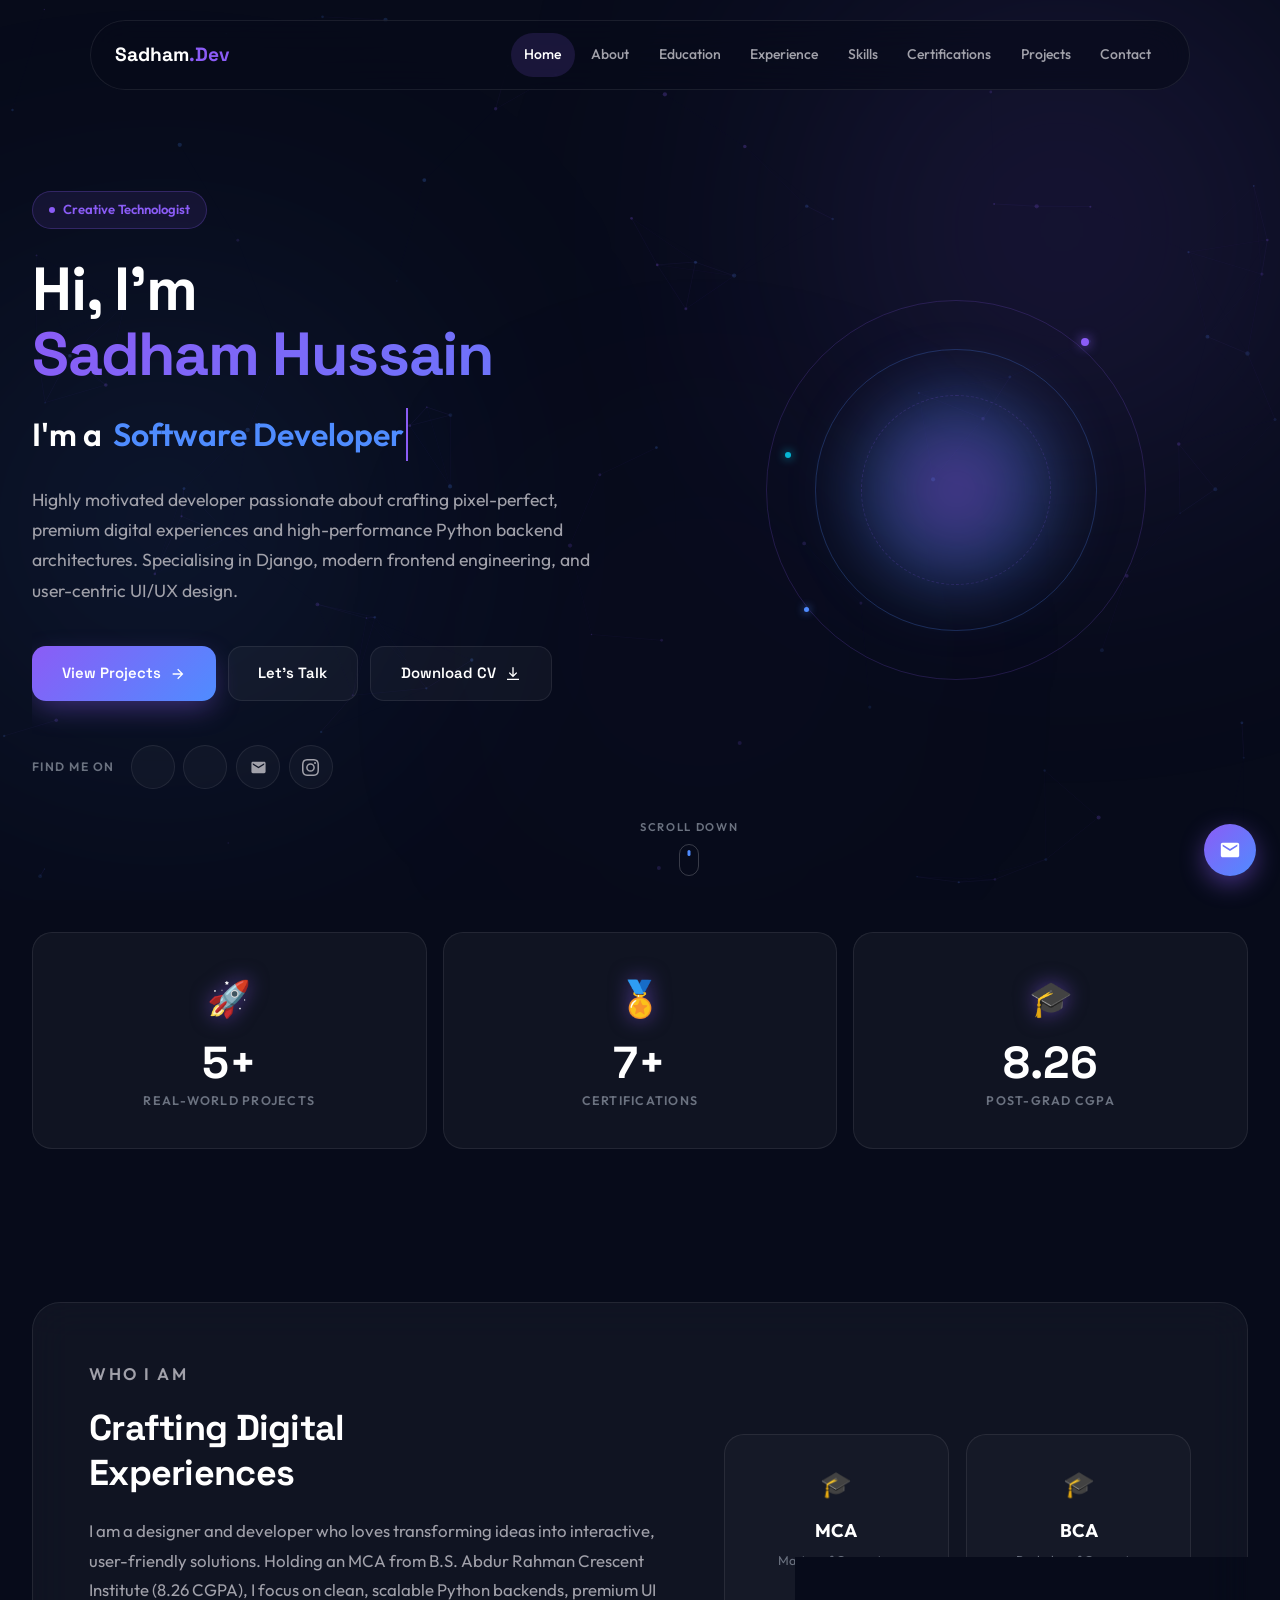
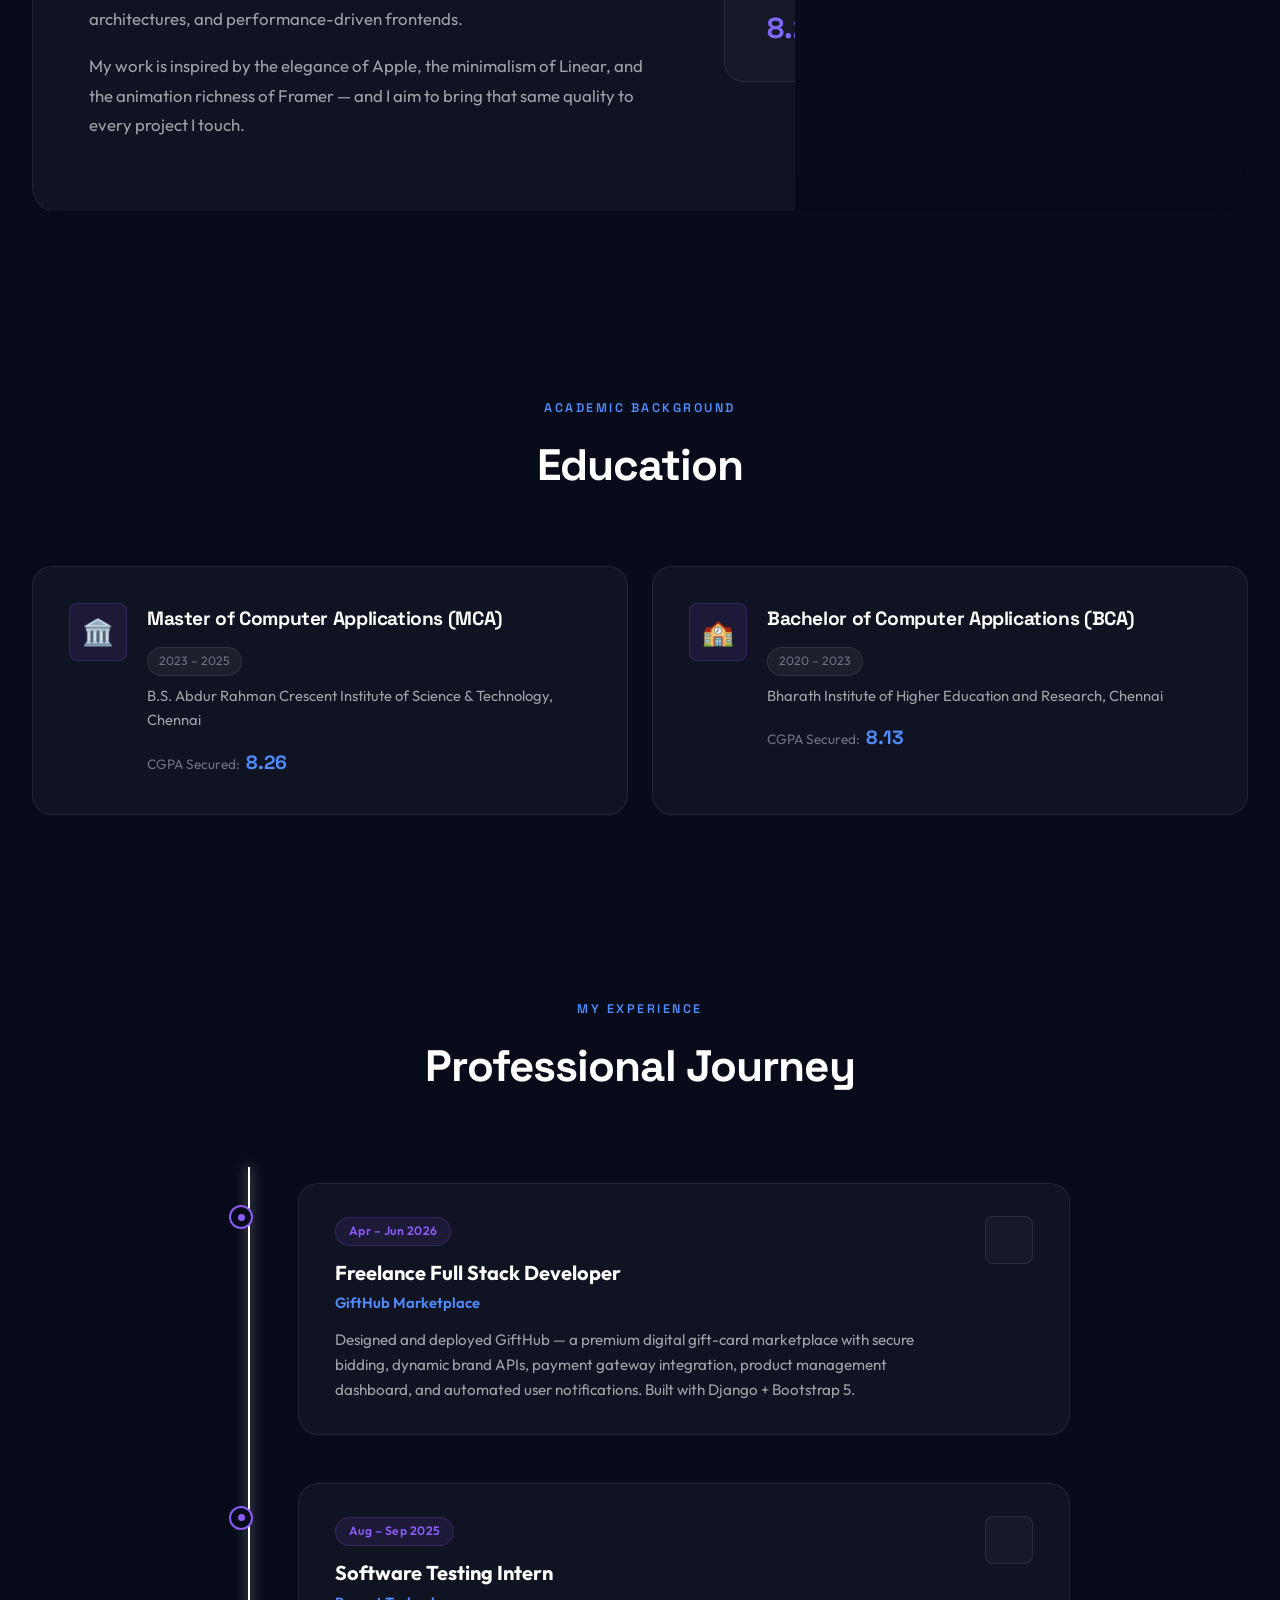
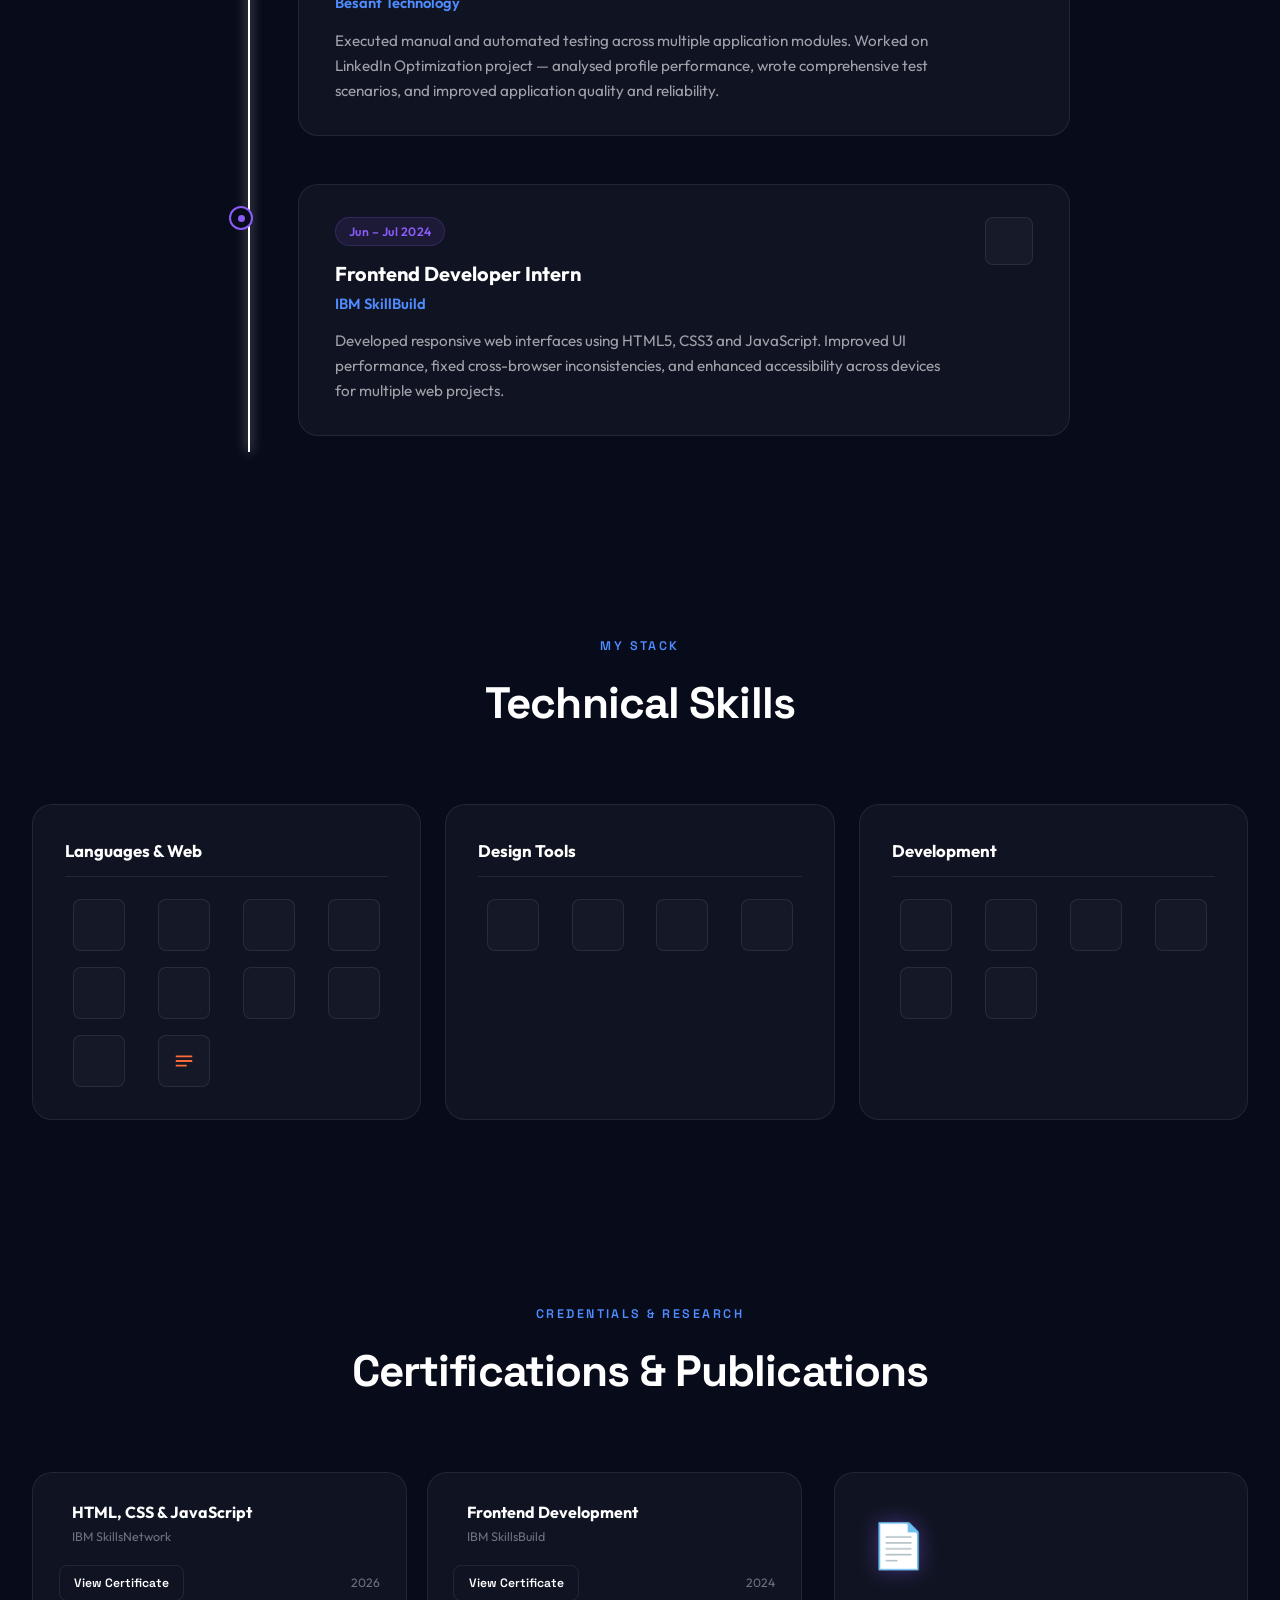
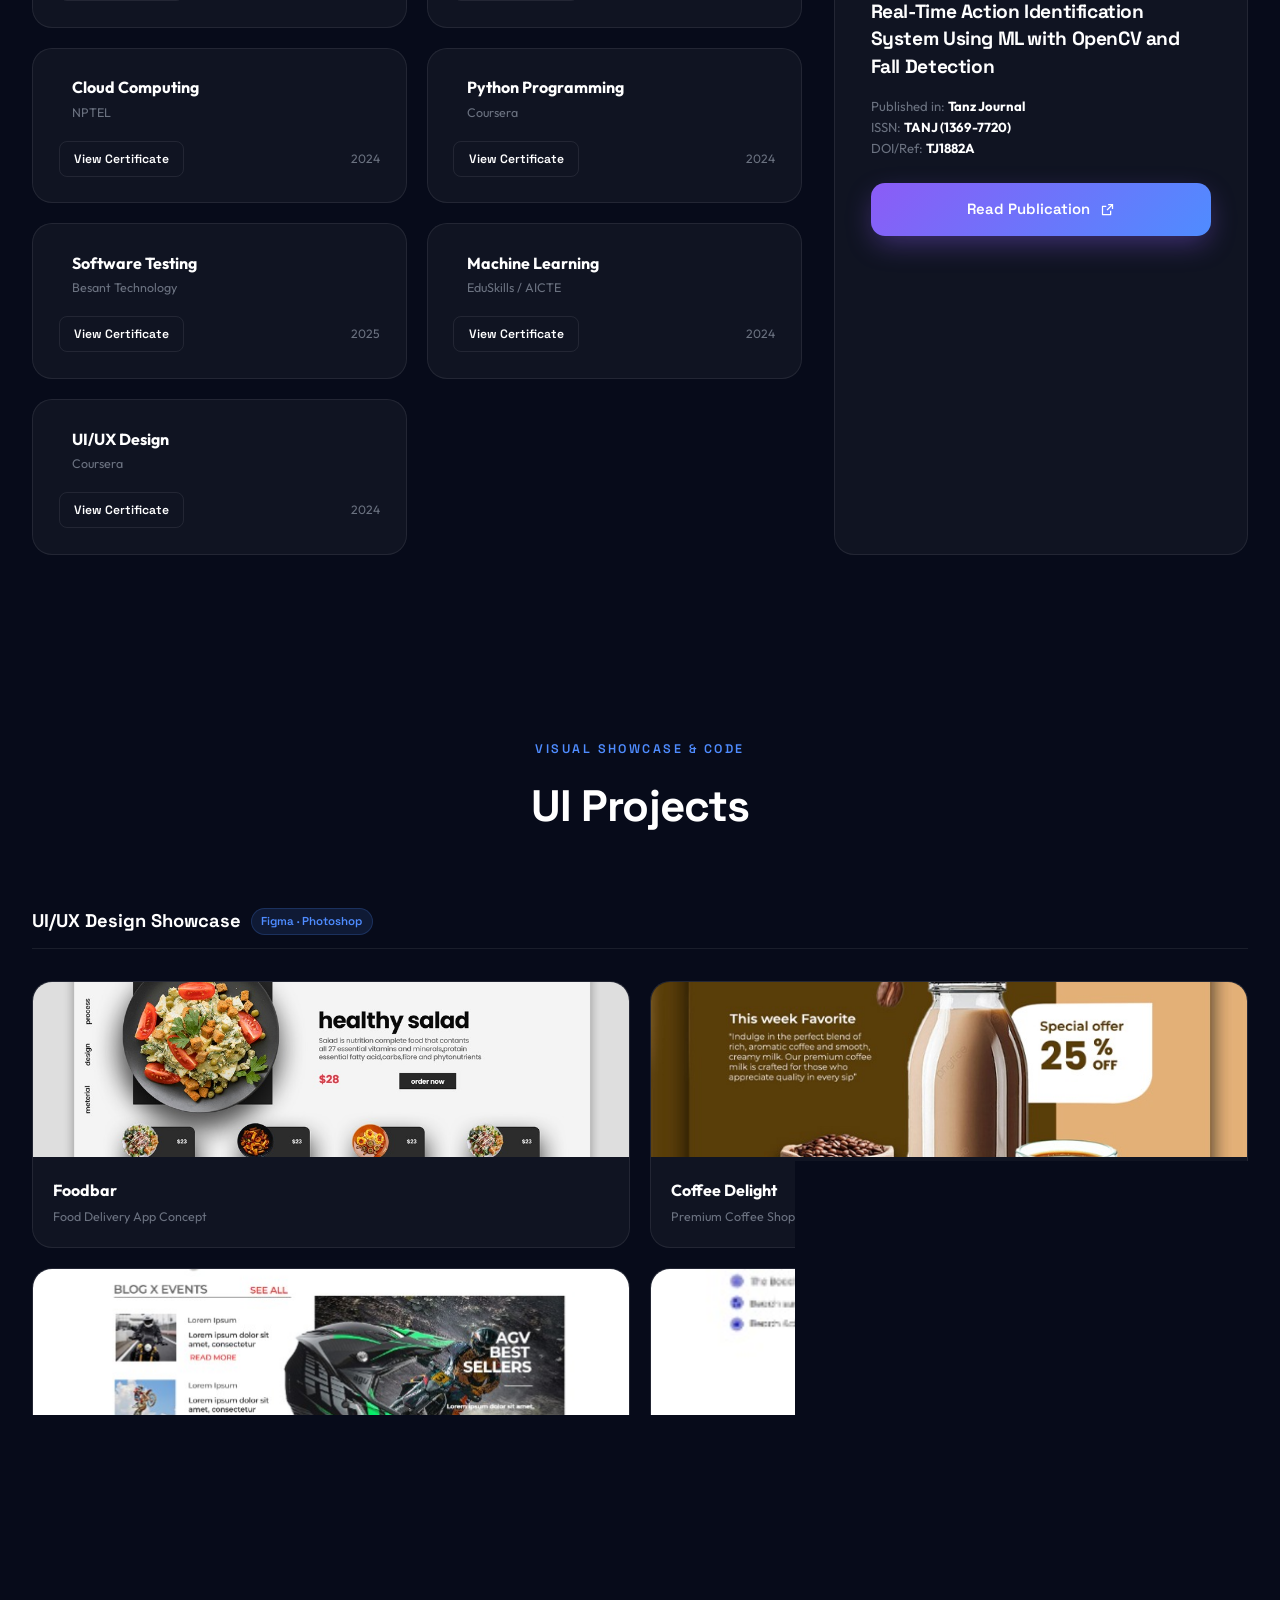
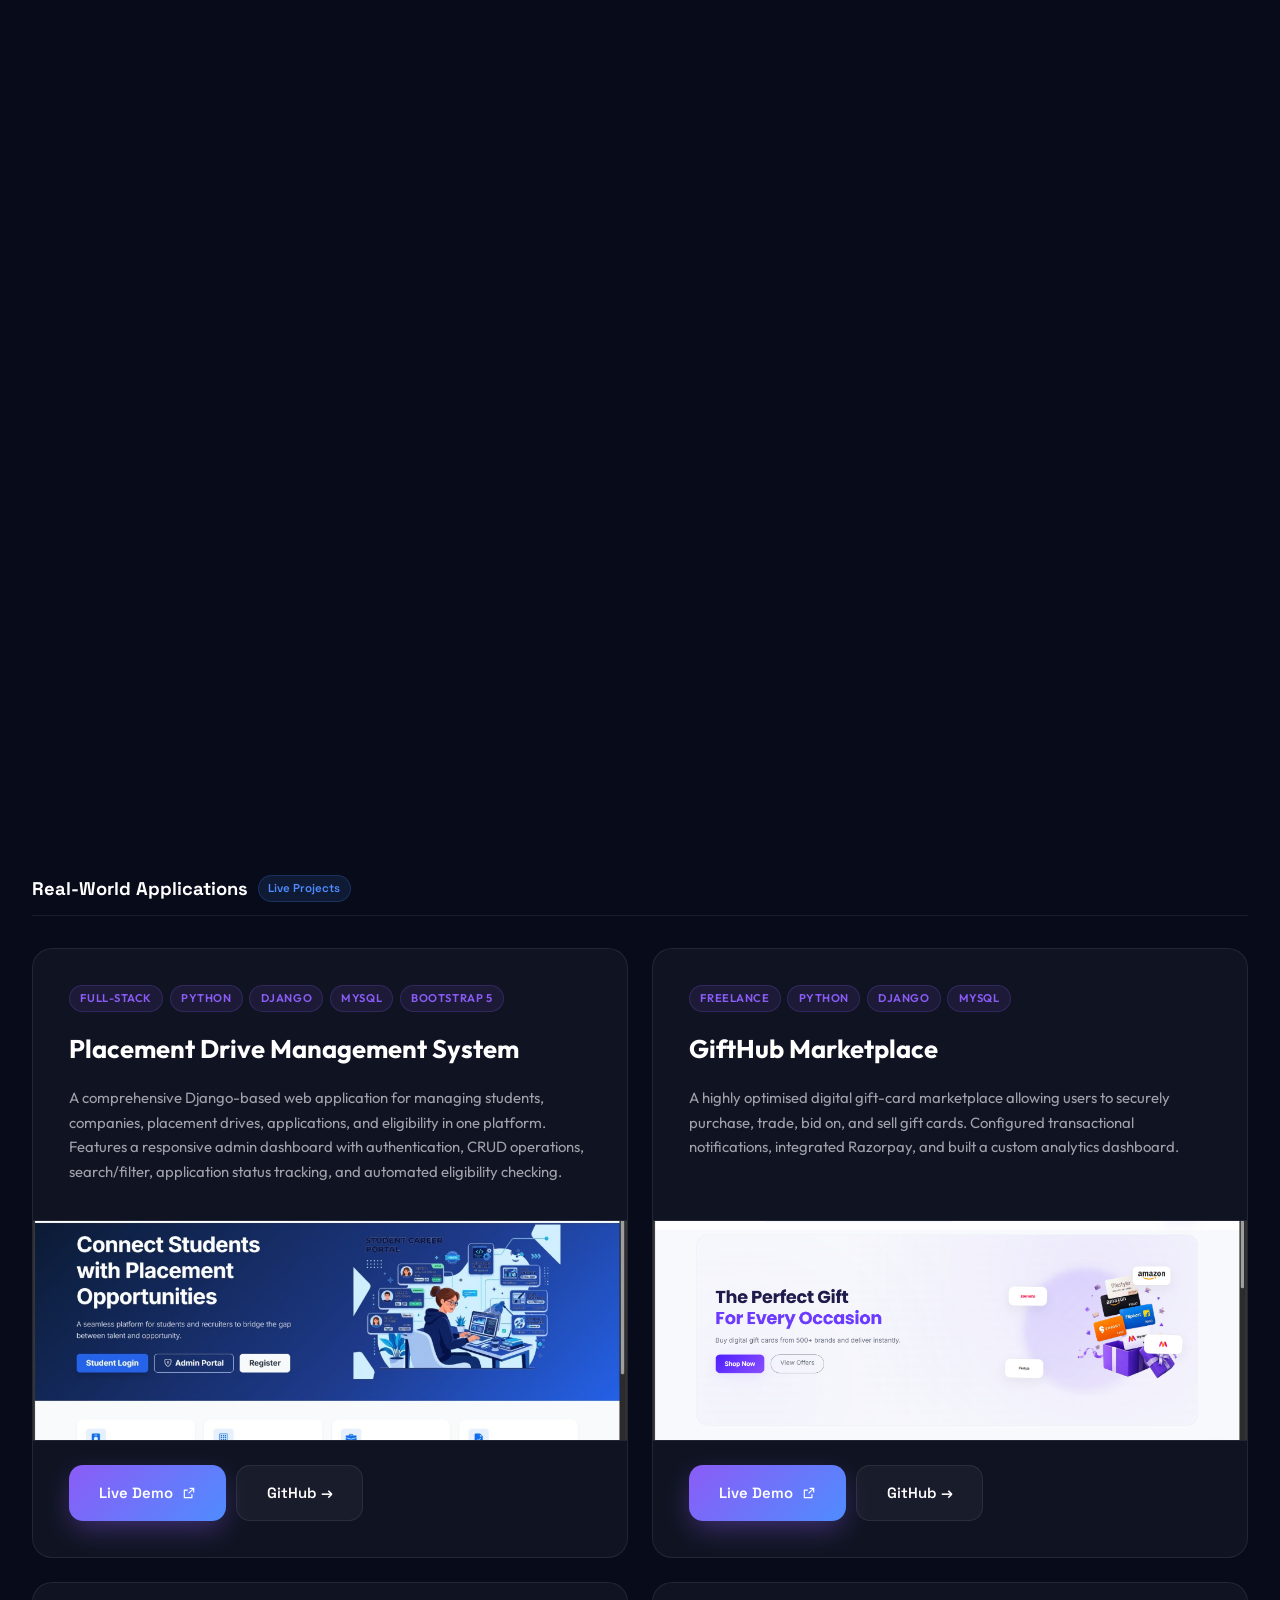
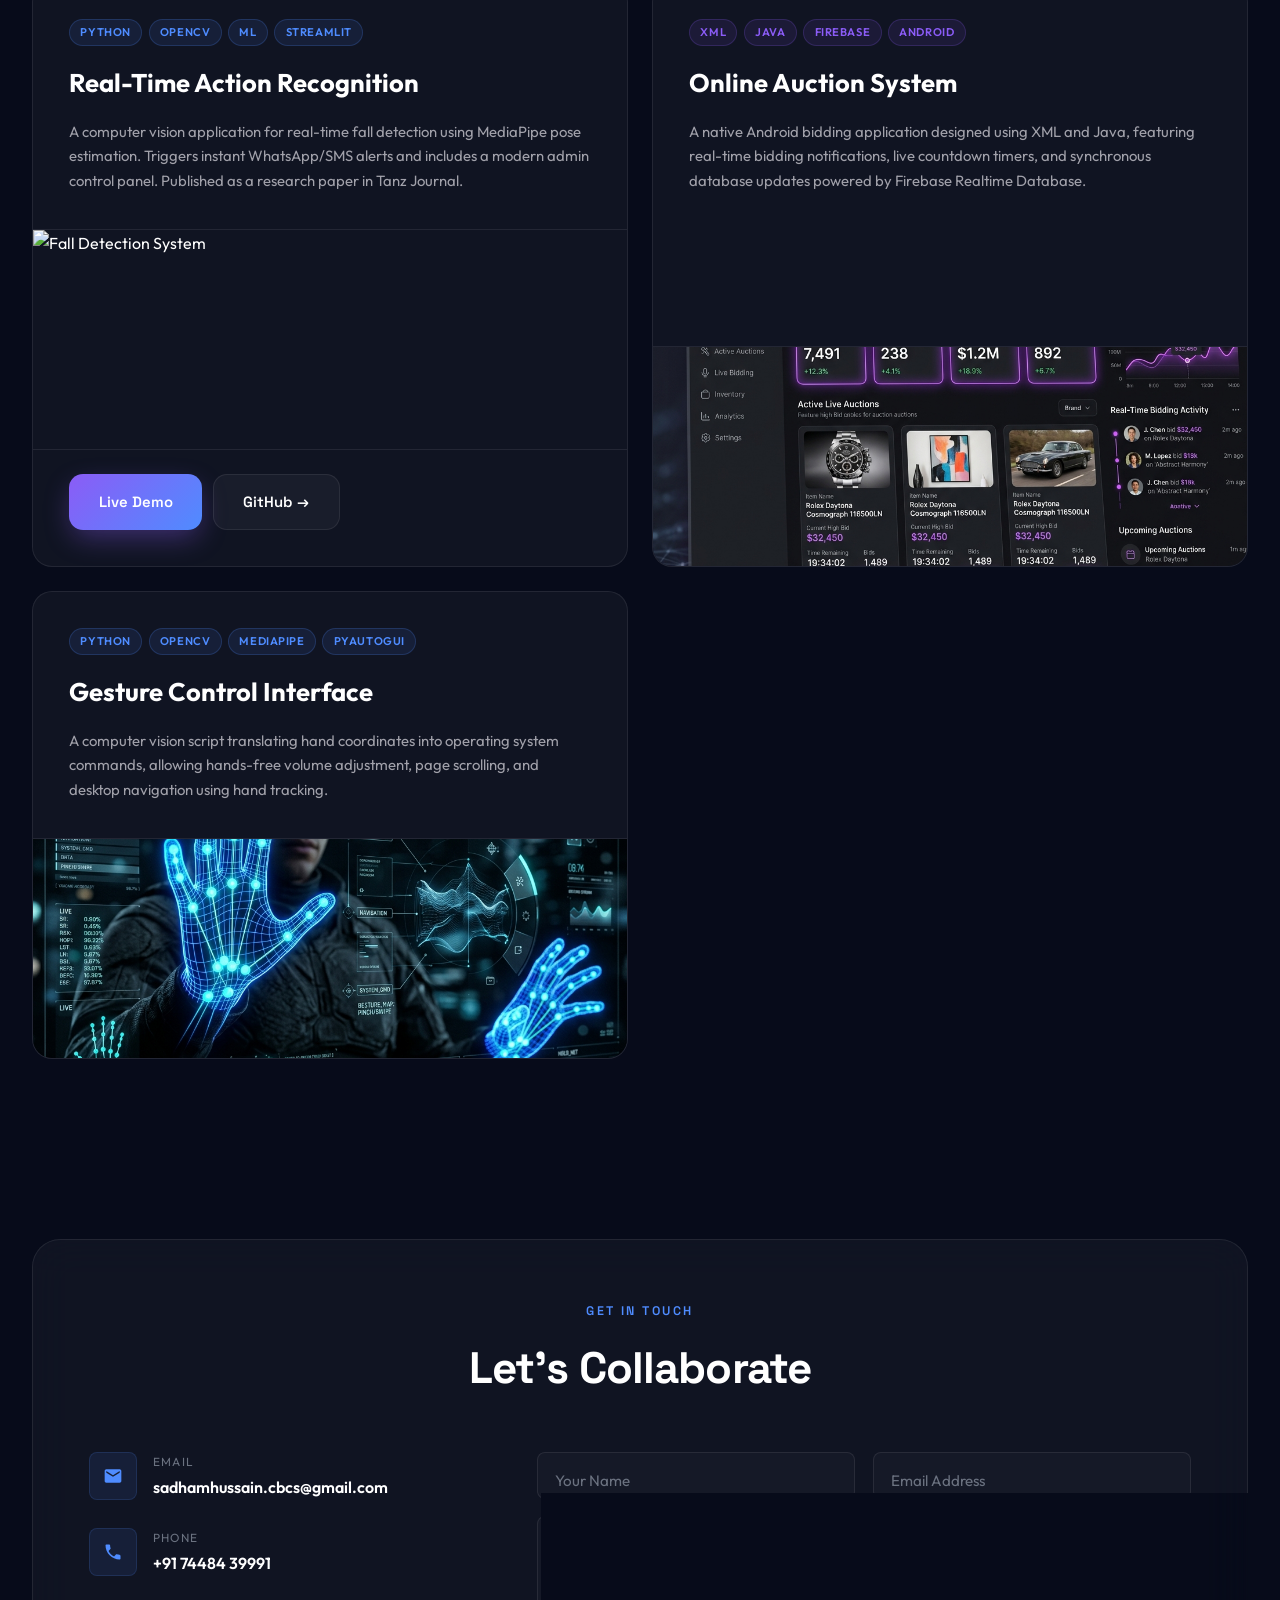
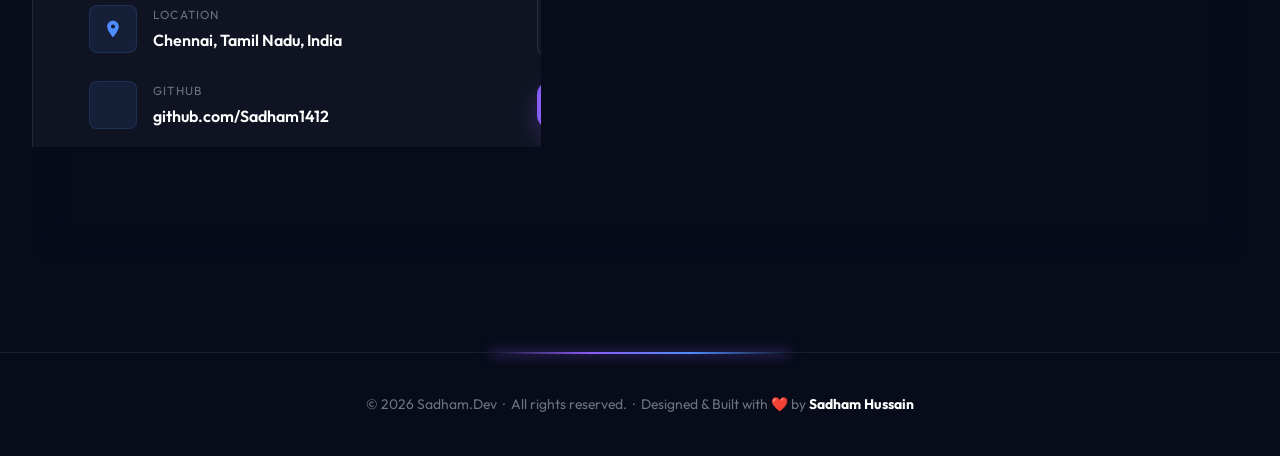
==== commit 1b89021b: "Update portfolio: resume, skill icons (Postman, FastAPI, REST API), IBM certificate, Placement Drive" ====
--- a/index.html
+++ b/index.html
@@ -1,900 +1,963 @@
-<!DOCTYPE html>
-<html lang="en">
-
-<head>
-    <meta charset="UTF-8">
-    <meta name="viewport" content="width=device-width, initial-scale=1.0">
-    <title>Sadham Hussain — Creative Technologist & Developer</title>
-    <meta name="description"
-        content="Portfolio of Sadham Hussain — Creative Technologist, Software Developer, Python Backend Specialist, UI/UX Designer & Freelancer.">
-    <meta name="author" content="Sadham Hussain">
-    <meta property="og:title" content="Sadham Hussain — Portfolio">
-    <meta property="og:description"
-        content="Premium portfolio of a Creative Technologist building world-class digital experiences.">
-    <meta property="og:type" content="website">
-
-    <link rel="preconnect" href="https://fonts.googleapis.com">
-    <link rel="preconnect" href="https://fonts.gstatic.com" crossorigin>
-    <link
-        href="https://fonts.googleapis.com/css2?family=Outfit:wght@300;400;500;600;700;800&family=Space+Grotesk:wght@400;500;600;700&display=swap"
-        rel="stylesheet">
-
-    <link rel="stylesheet" href="https://cdn.jsdelivr.net/gh/devicons/devicon@latest/devicon.min.css">
-
-    <link rel="stylesheet" href="style.css">
-</head>
-
-<body>
-
-    <canvas id="bg-canvas"></canvas>
-    <div class="bg-blobs" aria-hidden="true">
-        <div class="blob blob-1"></div>
-        <div class="blob blob-2"></div>
-        <div class="blob blob-3"></div>
-    </div>
-
-    <header id="header-nav">
-        <a href="#home" class="nav-brand">Sadham<span>.Dev</span></a>
-
-        <button id="nav-toggle" class="nav-toggle" aria-label="Toggle navigation">
-            <span></span><span></span><span></span>
-        </button>
-
-        <nav id="nav-menu" class="nav-menu">
-            <a href="#home" class="nav-item active">Home</a>
-            <a href="#about" class="nav-item">About</a>
-            <a href="#education" class="nav-item">Education</a>
-            <a href="#experience" class="nav-item">Experience</a>
-            <a href="#skills" class="nav-item">Skills</a>
-            <a href="#certifications" class="nav-item">Certifications</a>
-            <a href="#projects" class="nav-item">Projects</a>
-            <a href="#contact" class="nav-item">Contact</a>
-        </nav>
-    </header>
-
-    <main class="container">
-
-        <section id="home">
-            <div class="hero-grid">
-
-                <div class="hero-left">
-                    <div class="hero-badge sr">
-                        <span class="dot"></span> Creative Technologist
-                    </div>
-
-                    <h1 class="sr sr-d1">
-                        Hi, I'm<br>
-                        <span class="gradient-text">Sadham Hussain</span>
-                    </h1>
-
-                    <div class="hero-role-line sr sr-d2">
-                        I'm a&nbsp;<em id="typewriter"></em>
-                    </div>
-
-                    <p class="hero-bio sr sr-d3">
-                        Highly motivated developer passionate about crafting pixel-perfect, premium digital
-                        experiences and high-performance Python backend architectures. Specialising in Django,
-                        modern frontend engineering, and user-centric UI/UX design.
-                    </p>
-
-                    <div class="hero-ctas sr sr-d4">
-                        <a href="#projects" class="btn btn-primary">
-                            View Projects
-                            <svg width="16" height="16" viewBox="0 0 24 24" fill="currentColor">
-                                <path
-                                    d="M16.172 11l-5.364-5.364 1.414-1.414L20 12l-7.778 7.778-1.414-1.414L16.172 13H4v-2z" />
-                            </svg>
-                        </a>
-                        <a href="#contact" class="btn btn-secondary">Let's Talk</a>
-                        <a href="assets/resume%202026.pdf" class="btn btn-secondary" download>
-                            Download CV
-                            <svg width="16" height="16" viewBox="0 0 24 24" fill="currentColor">
-                                <path
-                                    d="M3 19h18v2H3v-2zm10-5.828L16.95 9.22l1.414 1.414L12 17 5.636 10.636 7.05 9.22 11 13.172V2h2v11.172z" />
-                            </svg>
-                        </a>
-                    </div>
-
-                    <div class="hero-socials sr sr-d5">
-                        <span class="label">Find me on</span>
-                        <div class="socials-row">
-                            <a href="https://github.com/Sadham1412" target="_blank" class="social-chip"
-                                aria-label="GitHub">
-                                <i class="devicon-github-original"></i>
-                            </a>
-                            <a href="https://www.linkedin.com/in/sadham-hussain-b12971245" target="_blank"
-                                class="social-chip" aria-label="LinkedIn">
-                                <i class="devicon-linkedin-plain" style="color:#0A66C2"></i>
-                            </a>
-                            <a href="mailto:sadhamhussain.cbcs@gmail.com" class="social-chip" aria-label="Email">
-                                <svg width="17" height="17" viewBox="0 0 24 24" fill="currentColor">
-                                    <path
-                                        d="M20 4H4c-1.1 0-2 .9-2 2v12c0 1.1.9 2 2 2h16c1.1 0 2-.9 2-2V6c0-1.1-.9-2-2-2zm0 4l-8 5-8-5V6l8 5 8-5v2z" />
-                                </svg>
-                            </a>
-                            <a href="https://instagram.com" target="_blank" class="social-chip" aria-label="Instagram">
-                                <svg width="17" height="17" viewBox="0 0 24 24" fill="currentColor">
-                                    <path
-                                        d="M12 2.163c3.204 0 3.584.012 4.85.07 3.252.148 4.771 1.691 4.919 4.919.058 1.265.069 1.645.069 4.849 0 3.205-.012 3.584-.069 4.849-.149 3.225-1.664 4.771-4.919 4.919-1.266.058-1.644.07-4.85.07-3.204 0-3.584-.012-4.849-.07-3.26-.149-4.771-1.699-4.919-4.92-.058-1.265-.07-1.644-.07-4.849 0-3.204.013-3.583.07-4.849.149-3.227 1.664-4.771 4.919-4.919 1.266-.057 1.645-.069 4.849-.069zm0-2.163c-3.259 0-3.667.014-4.947.072-4.358.2-6.78 2.618-6.98 6.98C.014 8.333 0 8.741 0 12c0 3.259.014 3.668.072 4.948.2 4.358 2.618 6.78 6.98 6.98C8.333 23.986 8.741 24 12 24c3.259 0 3.668-.014 4.948-.072 4.354-.2 6.782-2.618 6.979-6.98.059-1.28.073-1.689.073-4.948 0-3.259-.014-3.667-.072-4.947-.196-4.354-2.617-6.78-6.979-6.98C15.668.014 15.259 0 12 0zm0 5.838a6.162 6.162 0 1 0 0 12.324 6.162 6.162 0 0 0 0-12.324zM12 16a4 4 0 1 1 0-8 4 4 0 0 1 0 8zm6.406-11.845a1.44 1.44 0 1 0 0 2.881 1.44 1.44 0 0 0 0-2.881z" />
-                                </svg>
-                            </a>
-                        </div>
-                    </div>
-                </div>
-
-                <div class="hero-right">
-                    <div class="orbit-wrapper">
-                        <div class="orbit-glow"></div>
-                        <div class="orbit-ring r1"></div>
-                        <div class="orbit-ring r2"></div>
-                        <div class="orbit-ring r3"></div>
-                        <div class="orbit-particle p1"></div>
-                        <div class="orbit-particle p2"></div>
-                        <div class="orbit-particle p3"></div>
-                    </div>
-                </div>
-
-            </div>
-
-            <div class="scroll-cue" aria-hidden="true">
-                <span>Scroll Down</span>
-                <div class="mouse"></div>
-            </div>
-        </section>
-
-        <section id="stats" class="section-wrapper" style="padding-top:2rem;padding-bottom:4rem;">
-            <div class="stats-grid">
-                <div class="stat-card sr">
-                    <div class="stat-icon">🚀</div>
-                    <div class="stat-number" data-target="4" data-suffix="+">0</div>
-                    <div class="stat-label">Real-World Projects</div>
-                </div>
-                <div class="stat-card sr sr-d1">
-                    <div class="stat-icon">🏅</div>
-                    <div class="stat-number" data-target="6" data-suffix="+">0</div>
-                    <div class="stat-label">Certifications</div>
-                </div>
-                <div class="stat-card sr sr-d2">
-                    <div class="stat-icon">🎓</div>
-                    <div class="stat-number" data-target="8.26">0</div>
-                    <div class="stat-label">Post-Grad CGPA</div>
-                </div>
-            </div>
-        </section>
-
-        <section id="about" class="section-wrapper">
-            <div class="glass-panel sr">
-                <div class="about-grid">
-                    <div class="about-left">
-                        <p class="about-eyebrow">Who I Am</p>
-                        <h3>Crafting Digital<br>Experiences</h3>
-                        <p>
-                            I am a designer and developer who loves transforming ideas into interactive, user-friendly
-                            solutions. Holding an MCA from B.S. Abdur Rahman Crescent Institute (8.26 CGPA), I focus
-                            on clean, scalable Python backends, premium UI architectures, and performance-driven
-                            frontends.
-                        </p>
-                        <p>
-                            My work is inspired by the elegance of Apple, the minimalism of Linear, and the animation
-                            richness of Framer — and I aim to bring that same quality to every project I touch.
-                        </p>
-                    </div>
-                    <div class="about-right">
-                        <div class="degree-cards">
-                            <div class="degree-card sr sr-d1">
-                                <div class="degree-emoji">🎓</div>
-                                <div class="degree-title">MCA</div>
-                                <div class="degree-sub">Master of Computer Applications</div>
-                                <div class="degree-gpa">8.26 CGPA</div>
-                            </div>
-                            <div class="degree-card sr sr-d2">
-                                <div class="degree-emoji">🎓</div>
-                                <div class="degree-title">BCA</div>
-                                <div class="degree-sub">Bachelor of Computer Applications</div>
-                                <div class="degree-gpa">8.13 CGPA</div>
-                            </div>
-                        </div>
-                    </div>
-                </div>
-            </div>
-        </section>
-
-        <section id="education" class="section-wrapper">
-            <div class="section-header sr">
-                <span class="eyebrow">Academic Background</span>
-                <h2>Education</h2>
-            </div>
-            <div class="edu-grid">
-                <div class="edu-card sr">
-                    <div class="edu-icon">🏛️</div>
-                    <div class="edu-body">
-                        <div class="edu-header">
-                            <h3 class="edu-degree">Master of Computer Applications (MCA)</h3>
-                            <span class="edu-year">2023 – 2025</span>
-                        </div>
-                        <p class="edu-inst">B.S. Abdur Rahman Crescent Institute of Science & Technology, Chennai</p>
-                        <div class="edu-cgpa">CGPA Secured: <strong>8.26</strong></div>
-                    </div>
-                </div>
-                <div class="edu-card sr sr-d1">
-                    <div class="edu-icon">🏫</div>
-                    <div class="edu-body">
-                        <div class="edu-header">
-                            <h3 class="edu-degree">Bachelor of Computer Applications (BCA)</h3>
-                            <span class="edu-year">2020 – 2023</span>
-                        </div>
-                        <p class="edu-inst">Bharath Institute of Higher Education and Research, Chennai</p>
-                        <div class="edu-cgpa">CGPA Secured: <strong>8.13</strong></div>
-                    </div>
-                </div>
-            </div>
-        </section>
-
-        <section id="experience" class="section-wrapper">
-            <div class="section-header sr">
-                <span class="eyebrow">My Experience</span>
-                <h2>Professional Journey</h2>
-            </div>
-
-            <div class="timeline-wrap">
-                <div class="timeline-track" aria-hidden="true"></div>
-                <div class="timeline-progress" aria-hidden="true"></div>
-
-                <div class="timeline-item sr">
-                    <div class="tl-node" aria-hidden="true"></div>
-                    <div class="tl-card">
-                        <div class="tl-main">
-                            <span class="tl-period">Apr – Jun 2026</span>
-                            <div class="tl-role">Freelance Full Stack Developer</div>
-                            <div class="tl-company">GiftHub Marketplace</div>
-                            <p class="tl-desc">
-                                Designed and deployed GiftHub — a premium digital gift-card marketplace with secure
-                                bidding,
-                                dynamic brand APIs, payment gateway integration, product management dashboard, and
-                                automated
-                                user notifications. Built with Django + Bootstrap 5.
-                            </p>
-                        </div>
-                        <div class="tl-icon"><i class="devicon-django-plain colored"></i></div>
-                    </div>
-                </div>
-
-                <div class="timeline-item sr sr-d1">
-                    <div class="tl-node" aria-hidden="true"></div>
-                    <div class="tl-card">
-                        <div class="tl-main">
-                            <span class="tl-period">Aug – Sep 2025</span>
-                            <div class="tl-role">Software Testing Intern</div>
-                            <div class="tl-company">Besant Technology</div>
-                            <p class="tl-desc">
-                                Executed manual and automated testing across multiple application modules. Worked on
-                                LinkedIn
-                                Optimization project — analysed profile performance, wrote comprehensive test scenarios,
-                                and
-                                improved application quality and reliability.
-                            </p>
-                        </div>
-                        <div class="tl-icon"><i class="devicon-selenium-original colored"></i></div>
-                    </div>
-                </div>
-
-                <div class="timeline-item sr sr-d2">
-                    <div class="tl-node" aria-hidden="true"></div>
-                    <div class="tl-card">
-                        <div class="tl-main">
-                            <span class="tl-period">Jun – Jul 2024</span>
-                            <div class="tl-role">Frontend Developer Intern</div>
-                            <div class="tl-company">IBM SkillBuild</div>
-                            <p class="tl-desc">
-                                Developed responsive web interfaces using HTML5, CSS3 and JavaScript. Improved UI
-                                performance,
-                                fixed cross-browser inconsistencies, and enhanced accessibility across devices for
-                                multiple
-                                web projects.
-                            </p>
-                        </div>
-                        <div class="tl-icon"><i class="devicon-html5-plain colored"></i></div>
-                    </div>
-                </div>
-
-            </div>
-        </section>
-
-        <section id="skills" class="section-wrapper">
-            <div class="section-header sr">
-                <span class="eyebrow">My Stack</span>
-                <h2>Technical Skills</h2>
-            </div>
-            <div class="skills-grid">
-
-                <div class="skill-card sr">
-                    <div class="skill-card-title"><span>Languages & Web</span></div>
-                    <div class="skill-icons">
-                        <div class="sk">
-                            <div class="sk-wrap"><i class="devicon-html5-plain colored"></i></div><span
-                                class="sk-tip">HTML5</span>
-                        </div>
-                        <div class="sk">
-                            <div class="sk-wrap"><i class="devicon-css3-plain colored"></i></div><span
-                                class="sk-tip">CSS3</span>
-                        </div>
-                        <div class="sk">
-                            <div class="sk-wrap"><i class="devicon-javascript-plain colored"></i></div><span
-                                class="sk-tip">JavaScript</span>
-                        </div>
-                        <div class="sk">
-                            <div class="sk-wrap"><i class="devicon-python-plain colored"></i></div><span
-                                class="sk-tip">Python</span>
-                        </div>
-                        <div class="sk">
-                            <div class="sk-wrap"><i class="devicon-django-plain colored"></i></div><span
-                                class="sk-tip">Django</span>
-                        </div>
-                        <div class="sk">
-                            <div class="sk-wrap"><i class="devicon-react-original colored"></i></div><span
-                                class="sk-tip">React</span>
-                        </div>
-                        <div class="sk">
-                            <div class="sk-wrap"><i class="devicon-bootstrap-plain colored"></i></div><span
-                                class="sk-tip">Bootstrap</span>
-                        </div>
-                        <div class="sk">
-                            <div class="sk-wrap"><i class="devicon-mysql-plain colored"></i></div><span
-                                class="sk-tip">MySQL/SQL</span>
-                        </div>
-                    </div>
-                </div>
-
-                <div class="skill-card sr sr-d1">
-                    <div class="skill-card-title"><span>Design Tools</span></div>
-                    <div class="skill-icons">
-                        <div class="sk">
-                            <div class="sk-wrap"><i class="devicon-figma-plain colored"></i></div><span
-                                class="sk-tip">Figma</span>
-                        </div>
-                        <div class="sk">
-                            <div class="sk-wrap"><i class="devicon-photoshop-plain colored"></i></div><span
-                                class="sk-tip">Photoshop</span>
-                        </div>
-                        <div class="sk">
-                            <div class="sk-wrap"><i class="devicon-illustrator-plain colored"></i></div><span
-                                class="sk-tip">Illustrator</span>
-                        </div>
-                        <div class="sk">
-                            <div class="sk-wrap"><i class="devicon-xd-plain colored"></i></div><span
-                                class="sk-tip">After Effects</span>
-                        </div>
-                    </div>
-                </div>
-
-                <div class="skill-card sr sr-d2">
-                    <div class="skill-card-title"><span>Development</span></div>
-                    <div class="skill-icons">
-                        <div class="sk">
-                            <div class="sk-wrap"><i class="devicon-git-plain colored"></i></div><span
-                                class="sk-tip">Git</span>
-                        </div>
-                        <div class="sk">
-                            <div class="sk-wrap"><i class="devicon-github-original"></i></div><span
-                                class="sk-tip">GitHub</span>
-                        </div>
-                        <div class="sk">
-                            <div class="sk-wrap"><i class="devicon-vscode-plain colored"></i></div><span
-                                class="sk-tip">VS Code</span>
-                        </div>
-                        <div class="sk">
-                            <div class="sk-wrap"><i class="devicon-firebase-plain colored"></i></div><span
-                                class="sk-tip">Firebase</span>
-                        </div>
-                        <div class="sk">
-                            <div class="sk-wrap"><i class="devicon-mysql-plain colored"></i></div><span
-                                class="sk-tip">MySQL</span>
-                        </div>
-                    </div>
-                </div>
-
-            </div>
-        </section>
-
-        <section id="certifications" class="section-wrapper">
-            <div class="section-header sr">
-                <span class="eyebrow">Credentials & Research</span>
-                <h2>Certifications & Publications</h2>
-            </div>
-            <div class="certs-layout">
-
-                <div class="certs-grid">
-                    <div class="cert-card sr">
-                        <div class="cert-top">
-                            <div class="cert-icon"><i class="devicon-html5-plain colored"></i></div>
-                            <div>
-                                <div class="cert-name">Frontend Development</div>
-                                <div class="cert-issuer">IBM SkillsBuild</div>
-                            </div>
-                        </div>
-                        <div class="cert-bottom">
-                            <button class="cert-view-btn"
-                                onclick="openModal('assets/certificates/AICTE B1 PD 1-972-705.pdf','Frontend Development — IBM SkillsBuild')">View
-                                Certificate</button>
-                            <span class="cert-year">2024</span>
-                        </div>
-                    </div>
-
-                    <div class="cert-card sr sr-d1">
-                        <div class="cert-top">
-                            <div class="cert-icon"><i class="devicon-googlecloud-plain colored"></i></div>
-                            <div>
-                                <div class="cert-name">Cloud Computing</div>
-                                <div class="cert-issuer">NPTEL</div>
-                            </div>
-                        </div>
-                        <div class="cert-bottom">
-                            <button class="cert-view-btn"
-                                onclick="openModal('assets/certificates/Cloud Computing (1).pdf','Cloud Computing — NPTEL')">View
-                                Certificate</button>
-                            <span class="cert-year">2024</span>
-                        </div>
-                    </div>
-
-                    <div class="cert-card sr sr-d2">
-                        <div class="cert-top">
-                            <div class="cert-icon"><i class="devicon-python-plain colored"></i></div>
-                            <div>
-                                <div class="cert-name">Python Programming</div>
-                                <div class="cert-issuer">Coursera</div>
-                            </div>
-                        </div>
-                        <div class="cert-bottom">
-                            <button class="cert-view-btn"
-                                onclick="openModal('assets/certificates/Python-Certificate-1 (1).pdf','Python Programming — Coursera')">View
-                                Certificate</button>
-                            <span class="cert-year">2024</span>
-                        </div>
-                    </div>
-
-                    <div class="cert-card sr sr-d3">
-                        <div class="cert-top">
-                            <div class="cert-icon"><i class="devicon-selenium-original colored"></i></div>
-                            <div>
-                                <div class="cert-name">Software Testing</div>
-                                <div class="cert-issuer">Besant Technology</div>
-                            </div>
-                        </div>
-                        <div class="cert-bottom">
-                            <button class="cert-view-btn"
-                                onclick="openModal('assets/certificates/software testing certificate.jpeg','Software Testing — Besant Technology')">View
-                                Certificate</button>
-                            <span class="cert-year">2025</span>
-                        </div>
-                    </div>
-
-                    <div class="cert-card sr sr-d4">
-                        <div class="cert-top">
-                            <div class="cert-icon"><i class="devicon-tensorflow-original colored"></i></div>
-                            <div>
-                                <div class="cert-name">Machine Learning</div>
-                                <div class="cert-issuer">EduSkills / AICTE</div>
-                            </div>
-                        </div>
-                        <div class="cert-bottom">
-                            <button class="cert-view-btn"
-                                onclick="openModal('assets/certificates/Completion Certificate _ SkillsBuild.PDF','Machine Learning — AICTE')">View
-                                Certificate</button>
-                            <span class="cert-year">2024</span>
-                        </div>
-                    </div>
-
-                    <div class="cert-card sr sr-d5">
-                        <div class="cert-top">
-                            <div class="cert-icon"><i class="devicon-figma-plain colored"></i></div>
-                            <div>
-                                <div class="cert-name">UI/UX Design</div>
-                                <div class="cert-issuer">Coursera</div>
-                            </div>
-                        </div>
-                        <div class="cert-bottom">
-                            <button class="cert-view-btn"
-                                onclick="openModal('assets/certificates/Sadham Hussain.pdf','UI/UX Design — Coursera')">View
-                                Certificate</button>
-                            <span class="cert-year">2024</span>
-                        </div>
-                    </div>
-                </div>
-
-                <div class="sr sr-d2">
-                    <div class="journal-card">
-                        <div>
-                            <div class="journal-icon-big">📄</div>
-                            <h3>Real-Time Action Identification System Using ML with OpenCV and Fall Detection</h3>
-                            <div class="journal-meta">
-                                Published in: <strong>Tanz Journal</strong><br>
-                                ISSN: <strong>TANJ (1369-7720)</strong><br>
-                                DOI/Ref: <strong>TJ1882A</strong>
-                            </div>
-                        </div>
-                        <a href="https://tanzj.net/wp-content/uploads/2025/04/5-TJ1882A.pdf" target="_blank"
-                            class="btn btn-primary" style="justify-content:center;">
-                            Read Publication
-                            <svg width="15" height="15" viewBox="0 0 24 24" fill="currentColor">
-                                <path
-                                    d="M10 6v2H5v11h11v-5h2v6a1 1 0 0 1-1 1H4a1 1 0 0 1-1-1V7a1 1 0 0 1 1-1h6zm11-3v8h-2V6.414l-7 7L10.586 12l7-7H13V3h8z" />
-                            </svg>
-                        </a>
-                    </div>
-                </div>
-
-            </div>
-        </section>
-
-        <section id="projects" class="section-wrapper">
-            <div class="section-header sr">
-                <span class="eyebrow">Visual Showcase & Code</span>
-                <h2>UI Projects</h2>
-            </div>
-
-            <div class="sr">
-                <div class="sub-section-label">
-                    UI/UX Design Showcase <span class="tag">Figma · Photoshop</span>
-                </div>
-                <div class="ui-grid">
-                    <div class="ui-card"
-                        onclick="openModal('assets/projects/foodbar_ui.jpg','Foodbar — Food Delivery UI')">
-                        <div class="ui-thumb">
-                            <img src="assets/projects/foodbar_ui.jpg" alt="Foodbar UI" loading="lazy">
-                            <div class="ui-hover-overlay"><button class="ui-zoom-icon">🔍</button></div>
-                        </div>
-                        <div class="ui-info">
-                            <div class="ui-title">Foodbar</div>
-                            <div class="ui-sub">Food Delivery App Concept</div>
-                        </div>
-                    </div>
-
-                    <div class="ui-card"
-                        onclick="openModal('assets/projects/coffee_ui.jpg','Coffee Delight — Coffee Brand UI')">
-                        <div class="ui-thumb">
-                            <img src="assets/projects/coffee_ui.jpg" alt="Coffee Delight UI" loading="lazy">
-                            <div class="ui-hover-overlay"><button class="ui-zoom-icon">🔍</button></div>
-                        </div>
-                        <div class="ui-info">
-                            <div class="ui-title">Coffee Delight</div>
-                            <div class="ui-sub">Premium Coffee Shop Concept</div>
-                        </div>
-                    </div>
-
-                    <div class="ui-card"
-                        onclick="openModal('assets/projects/ecommerce_ui.jpg','EVNX Adventure — Motorcycle Gear Store')">
-                        <div class="ui-thumb">
-                            <img src="assets/projects/ecommerce_ui.jpg" alt="EVNX Adventure UI" loading="lazy">
-                            <div class="ui-hover-overlay"><button class="ui-zoom-icon">🔍</button></div>
-                        </div>
-                        <div class="ui-info">
-                            <div class="ui-title">EVNX Adventure</div>
-                            <div class="ui-sub">E-Commerce Landing Design</div>
-                        </div>
-                    </div>
-
-                    <div class="ui-card"
-                        onclick="openModal('assets/projects/resort_ui.jpg','Fintech Dashboard — Finance Application UI')">
-                        <div class="ui-thumb">
-                            <img src="assets/projects/resort_ui.jpg" alt="Fintech Dashboard UI" loading="lazy">
-                            <div class="ui-hover-overlay"><button class="ui-zoom-icon">🔍</button></div>
-                        </div>
-                        <div class="ui-info">
-                            <div class="ui-title">Fintech Dashboard</div>
-                            <div class="ui-sub">Finance Application UI</div>
-                        </div>
-                    </div>
-
-                    <div class="ui-card"
-                        onclick="openModal('assets/projects/hotdog_ui.jpg','Lunch Combo — Hot Dog Combo Ordering UI')">
-                        <div class="ui-thumb">
-                            <img src="assets/projects/hotdog_ui.jpg" alt="Lunch Combo UI" loading="lazy">
-                            <div class="ui-hover-overlay"><button class="ui-zoom-icon">🔍</button></div>
-                        </div>
-                        <div class="ui-info">
-                            <div class="ui-title">Lunch Combo</div>
-                            <div class="ui-sub">Hot Dog Combo Ordering UI</div>
-                        </div>
-                    </div>
-
-                    <div class="ui-card"
-                        onclick="openModal('assets/projects/icecream_ui.jpg','Blackberry Bliss — Ice Cream & Dessert UI')">
-                        <div class="ui-thumb">
-                            <img src="assets/projects/icecream_ui.jpg" alt="Blackberry Bliss UI" loading="lazy">
-                            <div class="ui-hover-overlay"><button class="ui-zoom-icon">🔍</button></div>
-                        </div>
-                        <div class="ui-info">
-                            <div class="ui-title">Blackberry Bliss</div>
-                            <div class="ui-sub">Ice Cream & Dessert UI</div>
-                        </div>
-                    </div>
-
-                    <div class="ui-card"
-                        onclick="openModal('assets/projects/modern_house.jpg','Modern Estate — Premium Real Estate Portal UI')">
-                        <div class="ui-thumb">
-                            <img src="assets/projects/modern_house.jpg" alt="Modern Estate UI" loading="lazy">
-                            <div class="ui-hover-overlay"><button class="ui-zoom-icon">🔍</button></div>
-                        </div>
-                        <div class="ui-info">
-                            <div class="ui-title">Modern Estate</div>
-                            <div class="ui-sub">Real Estate Portal UI</div>
-                        </div>
-                    </div>
-
-                    <div class="ui-card"
-                        onclick="openModal('assets/projects/pineapple_boba.jpg','Pineapple Boba — Bubble Tea Delivery UI')">
-                        <div class="ui-thumb">
-                            <img src="assets/projects/pineapple_boba.jpg" alt="Pineapple Boba UI" loading="lazy">
-                            <div class="ui-hover-overlay"><button class="ui-zoom-icon">🔍</button></div>
-                        </div>
-                        <div class="ui-info">
-                            <div class="ui-title">Pineapple Boba</div>
-                            <div class="ui-sub">Bubble Tea Delivery UI</div>
-                        </div>
-                    </div>
-
-                    <div class="ui-card"
-                        onclick="openModal('assets/projects/sprite_design.jpg','Sprite Rebrand — Soda Landing Page UI')">
-                        <div class="ui-thumb">
-                            <img src="assets/projects/sprite_design.jpg" alt="Sprite Rebrand UI" loading="lazy">
-                            <div class="ui-hover-overlay"><button class="ui-zoom-icon">🔍</button></div>
-                        </div>
-                        <div class="ui-info">
-                            <div class="ui-title">Sprite Rebrand</div>
-                            <div class="ui-sub">Soda Landing Page UI</div>
-                        </div>
-                    </div>
-
-                    <div class="ui-card"
-                        onclick="openModal('assets/projects/strawberry_energy.jpg','Strawberry Energy — Energy Drink Brand UI')">
-                        <div class="ui-thumb">
-                            <img src="assets/projects/strawberry_energy.jpg" alt="Strawberry Energy UI" loading="lazy">
-                            <div class="ui-hover-overlay"><button class="ui-zoom-icon">🔍</button></div>
-                        </div>
-                        <div class="ui-info">
-                            <div class="ui-title">Strawberry Energy</div>
-                            <div class="ui-sub">Energy Drink Brand UI</div>
-                        </div>
-                    </div>
-                </div>
-            </div>
-
-            <div class="sr">
-                <div class="sub-section-label">
-                    Real-World Applications <span class="tag">Live Projects</span>
-                </div>
-                <div class="real-grid">
-
-                    <div class="real-card">
-                        <div class="real-body">
-                            <div class="badge-row">
-                                <span class="badge badge-purple">Freelance</span>
-                                <span class="badge badge-purple">Python</span>
-                                <span class="badge badge-purple">Django</span>
-                                <span class="badge badge-purple">MySQL</span>
-                            </div>
-                            <div class="real-title">GiftHub Marketplace</div>
-                            <p class="real-desc">
-                                A highly optimised digital gift-card marketplace allowing users to securely purchase,
-                                trade,
-                                bid on, and sell gift cards. Configured transactional notifications, integrated
-                                Razorpay,
-                                and built a custom analytics dashboard.
-                            </p>
-                        </div>
-                        <div class="real-media">
-                            <img src="assets/projects/gifthub_mockup.png" alt="GiftHub Marketplace" loading="lazy">
-                        </div>
-                        <div class="real-actions">
-                            <a href="https://www.gifthub.sale/" target="_blank" class="btn btn-primary">
-                                Live Demo
-                                <svg width="14" height="14" viewBox="0 0 24 24" fill="currentColor">
-                                    <path
-                                        d="M10 6v2H5v11h11v-5h2v6a1 1 0 0 1-1 1H4a1 1 0 0 1-1-1V7a1 1 0 0 1 1-1h6zm11-3v8h-2V6.414l-7 7L10.586 12l7-7H13V3h8z" />
-                                </svg>
-                            </a>
-                            <a href="https://github.com/Sadham1412" target="_blank" class="btn btn-secondary">GitHub
-                                →</a>
-                        </div>
-                    </div>
-
-                    <div class="real-card">
-                        <div class="real-body">
-                            <div class="badge-row">
-                                <span class="badge badge-blue">Python</span>
-                                <span class="badge badge-blue">OpenCV</span>
-                                <span class="badge badge-blue">ML</span>
-                                <span class="badge badge-blue">Streamlit</span>
-                            </div>
-                            <div class="real-title">Real-Time Action Recognition</div>
-                            <p class="real-desc">
-                                A computer vision application for real-time fall detection using MediaPipe pose
-                                estimation.
-                                Triggers instant WhatsApp/SMS alerts and includes a modern admin control panel.
-                                Published
-                                as a research paper in Tanz Journal.
-                            </p>
-                        </div>
-                        <div class="real-media">
-                            <img src="https://i.postimg.cc/63kJCGGd/fall-detection-home.webp"
-                                alt="Fall Detection System" loading="lazy">
-                        </div>
-                        <div class="real-actions">
-                            <a href="https://github.com/Sadham1412" target="_blank" class="btn btn-primary">Live
-                                Demo</a>
-                            <a href="https://github.com/Sadham1412" target="_blank" class="btn btn-secondary">GitHub
-                                →</a>
-                        </div>
-                    </div>
-
-                    <div class="real-card">
-                        <div class="real-body">
-                            <div class="badge-row">
-                                <span class="badge badge-purple">XML</span>
-                                <span class="badge badge-purple">Java</span>
-                                <span class="badge badge-purple">Firebase</span>
-                                <span class="badge badge-purple">Android</span>
-                            </div>
-                            <div class="real-title">Online Auction System</div>
-                            <p class="real-desc">
-                                A native Android bidding application designed using XML and Java, featuring real-time
-                                bidding notifications,
-                                live countdown timers, and synchronous database updates powered by Firebase Realtime
-                                Database.
-                            </p>
-                        </div>
-                        <div class="real-media">
-                            <img src="assets/projects/online_auction_ui.png" alt="Online Auction System" loading="lazy">
-                        </div>
-                    </div>
-
-                    <div class="real-card">
-                        <div class="real-body">
-                            <div class="badge-row">
-                                <span class="badge badge-blue">Python</span>
-                                <span class="badge badge-blue">OpenCV</span>
-                                <span class="badge badge-blue">MediaPipe</span>
-                                <span class="badge badge-blue">PyAutoGUI</span>
-                            </div>
-                            <div class="real-title">Gesture Control Interface</div>
-                            <p class="real-desc">
-                                A computer vision script translating hand coordinates into operating system commands,
-                                allowing hands-free
-                                volume adjustment, page scrolling, and desktop navigation using hand tracking.
-                            </p>
-                        </div>
-                        <div class="real-media">
-                            <img src="assets/projects/gesture_control_ui.png" alt="Gesture Control Interface"
-                                loading="lazy">
-                        </div>
-                    </div>
-
-                </div>
-            </div>
-        </section>
-
-        <section id="contact" class="section-wrapper">
-            <div class="glass-panel sr">
-                <div class="section-header" style="margin-bottom:3rem;">
-                    <span class="eyebrow">Get In Touch</span>
-                    <h2>Let's Collaborate</h2>
-                </div>
-
-                <div class="contact-grid">
-
-                    <div class="contact-info sr">
-                        <div class="ci-item">
-                            <div class="ci-icon">
-                                <svg width="20" height="20" viewBox="0 0 24 24" fill="currentColor">
-                                    <path
-                                        d="M20 4H4c-1.1 0-2 .9-2 2v12c0 1.1.9 2 2 2h16c1.1 0 2-.9 2-2V6c0-1.1-.9-2-2-2zm0 4l-8 5-8-5V6l8 5 8-5v2z" />
-                                </svg>
-                            </div>
-                            <div>
-                                <div class="ci-label">Email</div>
-                                <div class="ci-value"><a
-                                        href="mailto:sadhamhussain.cbcs@gmail.com">sadhamhussain.cbcs@gmail.com</a>
-                                </div>
-                            </div>
-                        </div>
-                        <div class="ci-item">
-                            <div class="ci-icon">
-                                <svg width="20" height="20" viewBox="0 0 24 24" fill="currentColor">
-                                    <path
-                                        d="M20.01 15.38c-1.23 0-2.42-.2-3.53-.56-.35-.12-.74-.03-1.01.24l-2.2 2.2c-2.83-1.44-5.15-3.75-6.59-6.59l2.2-2.21c.28-.26.36-.65.25-1C8.7 6.45 8.5 5.25 8.5 4c0-.55-.45-1-1-1H4c-.55 0-1 .45-1 1 0 9.39 7.61 17 17 17 .55 0 1-.45 1-1v-3.5c0-.55-.45-1-1-1z" />
-                                </svg>
-                            </div>
-                            <div>
-                                <div class="ci-label">Phone</div>
-                                <div class="ci-value"><a href="tel:+917448439991">+91 74484 39991</a></div>
-                            </div>
-                        </div>
-                        <div class="ci-item">
-                            <div class="ci-icon">
-                                <svg width="20" height="20" viewBox="0 0 24 24" fill="currentColor">
-                                    <path
-                                        d="M12 2C8.13 2 5 5.13 5 9c0 5.25 7 13 7 13s7-7.75 7-13c0-3.87-3.13-7-7-7zm0 9.5a2.5 2.5 0 1 1 0-5 2.5 2.5 0 0 1 0 5z" />
-                                </svg>
-                            </div>
-                            <div>
-                                <div class="ci-label">Location</div>
-                                <div class="ci-value">Chennai, Tamil Nadu, India</div>
-                            </div>
-                        </div>
-                        <div class="ci-item">
-                            <div class="ci-icon">
-                                <i class="devicon-github-original" style="font-size:1.15rem;"></i>
-                            </div>
-                            <div>
-                                <div class="ci-label">GitHub</div>
-                                <div class="ci-value"><a href="https://github.com/Sadham1412"
-                                        target="_blank">github.com/Sadham1412</a></div>
-                            </div>
-                        </div>
-                        <div class="ci-item">
-                            <div class="ci-icon">
-                                <i class="devicon-linkedin-plain" style="font-size:1.15rem;color:#0A66C2;"></i>
-                            </div>
-                            <div>
-                                <div class="ci-label">LinkedIn</div>
-                                <div class="ci-value"><a href="https://www.linkedin.com/in/sadham-hussain-b12971245"
-                                        target="_blank">Sadham Hussain</a></div>
-                            </div>
-                        </div>
-                    </div>
-
-                    <div class="sr sr-d1">
-                        <form class="contact-form" id="contact-form" action="https://api.web3forms.com/submit"
-                            method="POST">
-                            <input type="hidden" name="access_key" value="0c55b288-c8c0-4552-a129-b3c7ed704ade">
-                            <input type="hidden" name="subject" value="New message from portfolio contact form">
-
-                            <div class="form-row">
-                                <div class="form-field">
-                                    <input type="text" id="name" name="name" placeholder=" " required>
-                                    <label for="name">Your Name</label>
-                                </div>
-                                <div class="form-field">
-                                    <input type="email" id="email" name="email" placeholder=" " required>
-                                    <label for="email">Email Address</label>
-                                </div>
-                            </div>
-                            <div class="form-field">
-                                <textarea id="message" name="message" placeholder=" " required></textarea>
-                                <label for="message">Your Message</label>
-                            </div>
-
-                            <button type="submit" class="btn btn-primary" style="justify-content:center;">
-                                Send Message
-                                <svg width="16" height="16" viewBox="0 0 24 24" fill="currentColor">
-                                    <path
-                                        d="M1.946 9.315c-.522-.174-.527-.455.01-.634L21.075 2.06c.542-.18.82.1.64.64L15.32 21.848c-.178.537-.458.53-.632.008L11.5 12.5l-9.554-3.185z" />
-                                </svg>
-                            </button>
-                        </form>
-                    </div>
-                </div>
-            </div>
-        </section>
-
-    </main>
-
-    <a href="mailto:sadhamhussain.cbcs@gmail.com" class="fab" aria-label="Send Email">
-        <svg viewBox="0 0 24 24">
-            <path
-                d="M20 4H4c-1.1 0-2 .9-2 2v12c0 1.1.9 2 2 2h16c1.1 0 2-.9 2-2V6c0-1.1-.9-2-2-2zm0 4l-8 5-8-5V6l8 5 8-5v2z" />
-        </svg>
-    </a>
-
-    <footer>
-        <div class="footer-glow" aria-hidden="true"></div>
-        <p class="footer-text">
-            &copy; 2026 Sadham.Dev &nbsp;·&nbsp; All rights reserved. &nbsp;·&nbsp;
-            Designed &amp; Built with ❤️ by <strong style="color:#fff">Sadham Hussain</strong>
-        </p>
-    </footer>
-
-    <script src="script.js"></script>
-</body>
-
+<!DOCTYPE html>
+<html lang="en">
+
+<head>
+    <meta charset="UTF-8">
+    <meta name="viewport" content="width=device-width, initial-scale=1.0">
+    <title>Sadham Hussain — Creative Technologist & Developer</title>
+    <meta name="description"
+        content="Portfolio of Sadham Hussain — Creative Technologist, Software Developer, Python Backend Specialist, UI/UX Designer & Freelancer.">
+    <meta name="author" content="Sadham Hussain">
+    <meta property="og:title" content="Sadham Hussain — Portfolio">
+    <meta property="og:description"
+        content="Premium portfolio of a Creative Technologist building world-class digital experiences.">
+    <meta property="og:type" content="website">
+
+    <link rel="preconnect" href="https://fonts.googleapis.com">
+    <link rel="preconnect" href="https://fonts.gstatic.com" crossorigin>
+    <link
+        href="https://fonts.googleapis.com/css2?family=Outfit:wght@300;400;500;600;700;800&family=Space+Grotesk:wght@400;500;600;700&display=swap"
+        rel="stylesheet">
+
+    <link rel="stylesheet" href="https://cdn.jsdelivr.net/gh/devicons/devicon@latest/devicon.min.css">
+
+    <link rel="stylesheet" href="style.css">
+</head>
+
+<body>
+
+    <canvas id="bg-canvas"></canvas>
+    <div class="bg-blobs" aria-hidden="true">
+        <div class="blob blob-1"></div>
+        <div class="blob blob-2"></div>
+        <div class="blob blob-3"></div>
+    </div>
+
+    <header id="header-nav">
+        <a href="#home" class="nav-brand">Sadham<span>.Dev</span></a>
+
+        <button id="nav-toggle" class="nav-toggle" aria-label="Toggle navigation">
+            <span></span><span></span><span></span>
+        </button>
+
+        <nav id="nav-menu" class="nav-menu">
+            <a href="#home" class="nav-item active">Home</a>
+            <a href="#about" class="nav-item">About</a>
+            <a href="#education" class="nav-item">Education</a>
+            <a href="#experience" class="nav-item">Experience</a>
+            <a href="#skills" class="nav-item">Skills</a>
+            <a href="#certifications" class="nav-item">Certifications</a>
+            <a href="#projects" class="nav-item">Projects</a>
+            <a href="#contact" class="nav-item">Contact</a>
+        </nav>
+    </header>
+
+    <main class="container">
+
+        <section id="home">
+            <div class="hero-grid">
+
+                <div class="hero-left">
+                    <div class="hero-badge sr">
+                        <span class="dot"></span> Creative Technologist
+                    </div>
+
+                    <h1 class="sr sr-d1">
+                        Hi, I'm<br>
+                        <span class="gradient-text">Sadham Hussain</span>
+                    </h1>
+
+                    <div class="hero-role-line sr sr-d2">
+                        I'm a&nbsp;<em id="typewriter"></em>
+                    </div>
+
+                    <p class="hero-bio sr sr-d3">
+                        Highly motivated developer passionate about crafting pixel-perfect, premium digital
+                        experiences and high-performance Python backend architectures. Specialising in Django,
+                        modern frontend engineering, and user-centric UI/UX design.
+                    </p>
+
+                    <div class="hero-ctas sr sr-d4">
+                        <a href="#projects" class="btn btn-primary">
+                            View Projects
+                            <svg width="16" height="16" viewBox="0 0 24 24" fill="currentColor">
+                                <path
+                                    d="M16.172 11l-5.364-5.364 1.414-1.414L20 12l-7.778 7.778-1.414-1.414L16.172 13H4v-2z" />
+                            </svg>
+                        </a>
+                        <a href="#contact" class="btn btn-secondary">Let's Talk</a>
+                        <a href="assets/publications/sadham_hussain_final_resume.pdf" class="btn btn-secondary" download="Sadham_Hussain_Resume.pdf">
+                            Download CV
+                            <svg width="16" height="16" viewBox="0 0 24 24" fill="currentColor">
+                                <path
+                                    d="M3 19h18v2H3v-2zm10-5.828L16.95 9.22l1.414 1.414L12 17 5.636 10.636 7.05 9.22 11 13.172V2h2v11.172z" />
+                            </svg>
+                        </a>
+                    </div>
+
+                    <div class="hero-socials sr sr-d5">
+                        <span class="label">Find me on</span>
+                        <div class="socials-row">
+                            <a href="https://github.com/Sadham1412" target="_blank" class="social-chip"
+                                aria-label="GitHub">
+                                <i class="devicon-github-original"></i>
+                            </a>
+                            <a href="https://www.linkedin.com/in/sadham-hussain-b12971245" target="_blank"
+                                class="social-chip" aria-label="LinkedIn">
+                                <i class="devicon-linkedin-plain" style="color:#0A66C2"></i>
+                            </a>
+                            <a href="mailto:sadhamhussain.cbcs@gmail.com" class="social-chip" aria-label="Email">
+                                <svg width="17" height="17" viewBox="0 0 24 24" fill="currentColor">
+                                    <path
+                                        d="M20 4H4c-1.1 0-2 .9-2 2v12c0 1.1.9 2 2 2h16c1.1 0 2-.9 2-2V6c0-1.1-.9-2-2-2zm0 4l-8 5-8-5V6l8 5 8-5v2z" />
+                                </svg>
+                            </a>
+                            <a href="https://instagram.com" target="_blank" class="social-chip" aria-label="Instagram">
+                                <svg width="17" height="17" viewBox="0 0 24 24" fill="currentColor">
+                                    <path
+                                        d="M12 2.163c3.204 0 3.584.012 4.85.07 3.252.148 4.771 1.691 4.919 4.919.058 1.265.069 1.645.069 4.849 0 3.205-.012 3.584-.069 4.849-.149 3.225-1.664 4.771-4.919 4.919-1.266.058-1.644.07-4.85.07-3.204 0-3.584-.012-4.849-.07-3.26-.149-4.771-1.699-4.919-4.92-.058-1.265-.07-1.644-.07-4.849 0-3.204.013-3.583.07-4.849.149-3.227 1.664-4.771 4.919-4.919 1.266-.057 1.645-.069 4.849-.069zm0-2.163c-3.259 0-3.667.014-4.947.072-4.358.2-6.78 2.618-6.98 6.98C.014 8.333 0 8.741 0 12c0 3.259.014 3.668.072 4.948.2 4.358 2.618 6.78 6.98 6.98C8.333 23.986 8.741 24 12 24c3.259 0 3.668-.014 4.948-.072 4.354-.2 6.782-2.618 6.979-6.98.059-1.28.073-1.689.073-4.948 0-3.259-.014-3.667-.072-4.947-.196-4.354-2.617-6.78-6.979-6.98C15.668.014 15.259 0 12 0zm0 5.838a6.162 6.162 0 1 0 0 12.324 6.162 6.162 0 0 0 0-12.324zM12 16a4 4 0 1 1 0-8 4 4 0 0 1 0 8zm6.406-11.845a1.44 1.44 0 1 0 0 2.881 1.44 1.44 0 0 0 0-2.881z" />
+                                </svg>
+                            </a>
+                        </div>
+                    </div>
+                </div>
+
+                <div class="hero-right">
+                    <div class="orbit-wrapper">
+                        <div class="orbit-glow"></div>
+                        <div class="orbit-ring r1"></div>
+                        <div class="orbit-ring r2"></div>
+                        <div class="orbit-ring r3"></div>
+                        <div class="orbit-particle p1"></div>
+                        <div class="orbit-particle p2"></div>
+                        <div class="orbit-particle p3"></div>
+                    </div>
+                </div>
+
+            </div>
+
+            <div class="scroll-cue" aria-hidden="true">
+                <span>Scroll Down</span>
+                <div class="mouse"></div>
+            </div>
+        </section>
+
+        <section id="stats" class="section-wrapper" style="padding-top:2rem;padding-bottom:4rem;">
+            <div class="stats-grid">
+                <div class="stat-card sr">
+                    <div class="stat-icon">🚀</div>
+                    <div class="stat-number" data-target="5" data-suffix="+">0</div>
+                    <div class="stat-label">Real-World Projects</div>
+                </div>
+                <div class="stat-card sr sr-d1">
+                    <div class="stat-icon">🏅</div>
+                    <div class="stat-number" data-target="7" data-suffix="+">0</div>
+                    <div class="stat-label">Certifications</div>
+                </div>
+                <div class="stat-card sr sr-d2">
+                    <div class="stat-icon">🎓</div>
+                    <div class="stat-number" data-target="8.26">0</div>
+                    <div class="stat-label">Post-Grad CGPA</div>
+                </div>
+            </div>
+        </section>
+
+        <section id="about" class="section-wrapper">
+            <div class="glass-panel sr">
+                <div class="about-grid">
+                    <div class="about-left">
+                        <p class="about-eyebrow">Who I Am</p>
+                        <h3>Crafting Digital<br>Experiences</h3>
+                        <p>
+                            I am a designer and developer who loves transforming ideas into interactive, user-friendly
+                            solutions. Holding an MCA from B.S. Abdur Rahman Crescent Institute (8.26 CGPA), I focus
+                            on clean, scalable Python backends, premium UI architectures, and performance-driven
+                            frontends.
+                        </p>
+                        <p>
+                            My work is inspired by the elegance of Apple, the minimalism of Linear, and the animation
+                            richness of Framer — and I aim to bring that same quality to every project I touch.
+                        </p>
+                    </div>
+                    <div class="about-right">
+                        <div class="degree-cards">
+                            <div class="degree-card sr sr-d1">
+                                <div class="degree-emoji">🎓</div>
+                                <div class="degree-title">MCA</div>
+                                <div class="degree-sub">Master of Computer Applications</div>
+                                <div class="degree-gpa">8.26 CGPA</div>
+                            </div>
+                            <div class="degree-card sr sr-d2">
+                                <div class="degree-emoji">🎓</div>
+                                <div class="degree-title">BCA</div>
+                                <div class="degree-sub">Bachelor of Computer Applications</div>
+                                <div class="degree-gpa">8.13 CGPA</div>
+                            </div>
+                        </div>
+                    </div>
+                </div>
+            </div>
+        </section>
+
+        <section id="education" class="section-wrapper">
+            <div class="section-header sr">
+                <span class="eyebrow">Academic Background</span>
+                <h2>Education</h2>
+            </div>
+            <div class="edu-grid">
+                <div class="edu-card sr">
+                    <div class="edu-icon">🏛️</div>
+                    <div class="edu-body">
+                        <div class="edu-header">
+                            <h3 class="edu-degree">Master of Computer Applications (MCA)</h3>
+                            <span class="edu-year">2023 – 2025</span>
+                        </div>
+                        <p class="edu-inst">B.S. Abdur Rahman Crescent Institute of Science & Technology, Chennai</p>
+                        <div class="edu-cgpa">CGPA Secured: <strong>8.26</strong></div>
+                    </div>
+                </div>
+                <div class="edu-card sr sr-d1">
+                    <div class="edu-icon">🏫</div>
+                    <div class="edu-body">
+                        <div class="edu-header">
+                            <h3 class="edu-degree">Bachelor of Computer Applications (BCA)</h3>
+                            <span class="edu-year">2020 – 2023</span>
+                        </div>
+                        <p class="edu-inst">Bharath Institute of Higher Education and Research, Chennai</p>
+                        <div class="edu-cgpa">CGPA Secured: <strong>8.13</strong></div>
+                    </div>
+                </div>
+            </div>
+        </section>
+
+        <section id="experience" class="section-wrapper">
+            <div class="section-header sr">
+                <span class="eyebrow">My Experience</span>
+                <h2>Professional Journey</h2>
+            </div>
+
+            <div class="timeline-wrap">
+                <div class="timeline-track" aria-hidden="true"></div>
+                <div class="timeline-progress" aria-hidden="true"></div>
+
+                <div class="timeline-item sr">
+                    <div class="tl-node" aria-hidden="true"></div>
+                    <div class="tl-card">
+                        <div class="tl-main">
+                            <span class="tl-period">Apr – Jun 2026</span>
+                            <div class="tl-role">Freelance Full Stack Developer</div>
+                            <div class="tl-company">GiftHub Marketplace</div>
+                            <p class="tl-desc">
+                                Designed and deployed GiftHub — a premium digital gift-card marketplace with secure
+                                bidding,
+                                dynamic brand APIs, payment gateway integration, product management dashboard, and
+                                automated
+                                user notifications. Built with Django + Bootstrap 5.
+                            </p>
+                        </div>
+                        <div class="tl-icon"><i class="devicon-django-plain colored"></i></div>
+                    </div>
+                </div>
+
+                <div class="timeline-item sr sr-d1">
+                    <div class="tl-node" aria-hidden="true"></div>
+                    <div class="tl-card">
+                        <div class="tl-main">
+                            <span class="tl-period">Aug – Sep 2025</span>
+                            <div class="tl-role">Software Testing Intern</div>
+                            <div class="tl-company">Besant Technology</div>
+                            <p class="tl-desc">
+                                Executed manual and automated testing across multiple application modules. Worked on
+                                LinkedIn
+                                Optimization project — analysed profile performance, wrote comprehensive test scenarios,
+                                and
+                                improved application quality and reliability.
+                            </p>
+                        </div>
+                        <div class="tl-icon"><i class="devicon-selenium-original colored"></i></div>
+                    </div>
+                </div>
+
+                <div class="timeline-item sr sr-d2">
+                    <div class="tl-node" aria-hidden="true"></div>
+                    <div class="tl-card">
+                        <div class="tl-main">
+                            <span class="tl-period">Jun – Jul 2024</span>
+                            <div class="tl-role">Frontend Developer Intern</div>
+                            <div class="tl-company">IBM SkillBuild</div>
+                            <p class="tl-desc">
+                                Developed responsive web interfaces using HTML5, CSS3 and JavaScript. Improved UI
+                                performance,
+                                fixed cross-browser inconsistencies, and enhanced accessibility across devices for
+                                multiple
+                                web projects.
+                            </p>
+                        </div>
+                        <div class="tl-icon"><i class="devicon-html5-plain colored"></i></div>
+                    </div>
+                </div>
+
+            </div>
+        </section>
+
+        <section id="skills" class="section-wrapper">
+            <div class="section-header sr">
+                <span class="eyebrow">My Stack</span>
+                <h2>Technical Skills</h2>
+            </div>
+            <div class="skills-grid">
+
+                <div class="skill-card sr">
+                    <div class="skill-card-title"><span>Languages & Web</span></div>
+                    <div class="skill-icons">
+                        <div class="sk">
+                            <div class="sk-wrap"><i class="devicon-html5-plain colored"></i></div><span
+                                class="sk-tip">HTML5</span>
+                        </div>
+                        <div class="sk">
+                            <div class="sk-wrap"><i class="devicon-css3-plain colored"></i></div><span
+                                class="sk-tip">CSS3</span>
+                        </div>
+                        <div class="sk">
+                            <div class="sk-wrap"><i class="devicon-javascript-plain colored"></i></div><span
+                                class="sk-tip">JavaScript</span>
+                        </div>
+                        <div class="sk">
+                            <div class="sk-wrap"><i class="devicon-python-plain colored"></i></div><span
+                                class="sk-tip">Python</span>
+                        </div>
+                        <div class="sk">
+                            <div class="sk-wrap"><i class="devicon-django-plain colored"></i></div><span
+                                class="sk-tip">Django</span>
+                        </div>
+                        <div class="sk">
+                            <div class="sk-wrap"><i class="devicon-react-original colored"></i></div><span
+                                class="sk-tip">React</span>
+                        </div>
+                        <div class="sk">
+                            <div class="sk-wrap"><i class="devicon-bootstrap-plain colored"></i></div><span
+                                class="sk-tip">Bootstrap</span>
+                        </div>
+                        <div class="sk">
+                            <div class="sk-wrap"><i class="devicon-mysql-plain colored"></i></div><span
+                                class="sk-tip">MySQL/SQL</span>
+                        </div>
+                        <div class="sk">
+                            <div class="sk-wrap"><i class="devicon-fastapi-plain colored"></i></div><span
+                                class="sk-tip">FastAPI</span>
+                        </div>
+                        <div class="sk">
+                            <div class="sk-wrap" style="color:#FF6C37;">
+                                <svg width="22" height="22" viewBox="0 0 24 24" fill="currentColor" xmlns="http://www.w3.org/2000/svg">
+                                    <path d="M3 6h18v2H3V6zm0 5h18v2H3v-2zm0 5h12v2H3v-2z"/>
+                                </svg>
+                            </div><span class="sk-tip">REST API</span>
+                        </div>
+                    </div>
+                </div>
+
+                <div class="skill-card sr sr-d1">
+                    <div class="skill-card-title"><span>Design Tools</span></div>
+                    <div class="skill-icons">
+                        <div class="sk">
+                            <div class="sk-wrap"><i class="devicon-figma-plain colored"></i></div><span
+                                class="sk-tip">Figma</span>
+                        </div>
+                        <div class="sk">
+                            <div class="sk-wrap"><i class="devicon-photoshop-plain colored"></i></div><span
+                                class="sk-tip">Photoshop</span>
+                        </div>
+                        <div class="sk">
+                            <div class="sk-wrap"><i class="devicon-illustrator-plain colored"></i></div><span
+                                class="sk-tip">Illustrator</span>
+                        </div>
+                        <div class="sk">
+                            <div class="sk-wrap"><i class="devicon-xd-plain colored"></i></div><span
+                                class="sk-tip">After Effects</span>
+                        </div>
+                    </div>
+                </div>
+
+                <div class="skill-card sr sr-d2">
+                    <div class="skill-card-title"><span>Development</span></div>
+                    <div class="skill-icons">
+                        <div class="sk">
+                            <div class="sk-wrap"><i class="devicon-git-plain colored"></i></div><span
+                                class="sk-tip">Git</span>
+                        </div>
+                        <div class="sk">
+                            <div class="sk-wrap"><i class="devicon-github-original"></i></div><span
+                                class="sk-tip">GitHub</span>
+                        </div>
+                        <div class="sk">
+                            <div class="sk-wrap"><i class="devicon-vscode-plain colored"></i></div><span
+                                class="sk-tip">VS Code</span>
+                        </div>
+                        <div class="sk">
+                            <div class="sk-wrap"><i class="devicon-firebase-plain colored"></i></div><span
+                                class="sk-tip">Firebase</span>
+                        </div>
+                        <div class="sk">
+                            <div class="sk-wrap"><i class="devicon-mysql-plain colored"></i></div><span
+                                class="sk-tip">MySQL</span>
+                        </div>
+                        <div class="sk">
+                            <div class="sk-wrap"><i class="devicon-postman-plain colored"></i></div><span
+                                class="sk-tip">Postman</span>
+                        </div>
+                    </div>
+                </div>
+
+            </div>
+        </section>
+
+        <section id="certifications" class="section-wrapper">
+            <div class="section-header sr">
+                <span class="eyebrow">Credentials & Research</span>
+                <h2>Certifications & Publications</h2>
+            </div>
+            <div class="certs-layout">
+
+                <div class="certs-grid">
+                    <div class="cert-card sr">
+                        <div class="cert-top">
+                            <div class="cert-icon">
+                                <i class="devicon-html5-plain colored"></i>
+                            </div>
+                            <div>
+                                <div class="cert-name">HTML, CSS &amp; JavaScript</div>
+                                <div class="cert-issuer">IBM SkillsNetwork</div>
+                            </div>
+                        </div>
+                        <div class="cert-bottom">
+                            <button class="cert-view-btn"
+                                onclick="openModal('assets/certificates/HTML_CSS_JavaScript_for_Beginners_IBM.pdf','HTML, CSS &amp; JavaScript for Beginners — IBM SkillsNetwork')">View
+                                Certificate</button>
+                            <span class="cert-year">2026</span>
+                        </div>
+                    </div>
+
+                    <div class="cert-card sr sr-d1">
+                        <div class="cert-top">
+                            <div class="cert-icon"><i class="devicon-html5-plain colored"></i></div>
+                            <div>
+                                <div class="cert-name">Frontend Development</div>
+                                <div class="cert-issuer">IBM SkillsBuild</div>
+                            </div>
+                        </div>
+                        <div class="cert-bottom">
+                            <button class="cert-view-btn"
+                                onclick="openModal('assets/certificates/AICTE B1 PD 1-972-705.pdf','Frontend Development — IBM SkillsBuild')">View
+                                Certificate</button>
+                            <span class="cert-year">2024</span>
+                        </div>
+                    </div>
+
+                    <div class="cert-card sr sr-d1">
+                        <div class="cert-top">
+                            <div class="cert-icon"><i class="devicon-googlecloud-plain colored"></i></div>
+                            <div>
+                                <div class="cert-name">Cloud Computing</div>
+                                <div class="cert-issuer">NPTEL</div>
+                            </div>
+                        </div>
+                        <div class="cert-bottom">
+                            <button class="cert-view-btn"
+                                onclick="openModal('assets/certificates/Cloud Computing (1).pdf','Cloud Computing — NPTEL')">View
+                                Certificate</button>
+                            <span class="cert-year">2024</span>
+                        </div>
+                    </div>
+
+                    <div class="cert-card sr sr-d2">
+                        <div class="cert-top">
+                            <div class="cert-icon"><i class="devicon-python-plain colored"></i></div>
+                            <div>
+                                <div class="cert-name">Python Programming</div>
+                                <div class="cert-issuer">Coursera</div>
+                            </div>
+                        </div>
+                        <div class="cert-bottom">
+                            <button class="cert-view-btn"
+                                onclick="openModal('assets/certificates/Python-Certificate-1 (1).pdf','Python Programming — Coursera')">View
+                                Certificate</button>
+                            <span class="cert-year">2024</span>
+                        </div>
+                    </div>
+
+                    <div class="cert-card sr sr-d3">
+                        <div class="cert-top">
+                            <div class="cert-icon"><i class="devicon-selenium-original colored"></i></div>
+                            <div>
+                                <div class="cert-name">Software Testing</div>
+                                <div class="cert-issuer">Besant Technology</div>
+                            </div>
+                        </div>
+                        <div class="cert-bottom">
+                            <button class="cert-view-btn"
+                                onclick="openModal('assets/certificates/software testing certificate.jpeg','Software Testing — Besant Technology')">View
+                                Certificate</button>
+                            <span class="cert-year">2025</span>
+                        </div>
+                    </div>
+
+                    <div class="cert-card sr sr-d4">
+                        <div class="cert-top">
+                            <div class="cert-icon"><i class="devicon-tensorflow-original colored"></i></div>
+                            <div>
+                                <div class="cert-name">Machine Learning</div>
+                                <div class="cert-issuer">EduSkills / AICTE</div>
+                            </div>
+                        </div>
+                        <div class="cert-bottom">
+                            <button class="cert-view-btn"
+                                onclick="openModal('assets/certificates/Completion Certificate _ SkillsBuild.PDF','Machine Learning — AICTE')">View
+                                Certificate</button>
+                            <span class="cert-year">2024</span>
+                        </div>
+                    </div>
+
+                    <div class="cert-card sr sr-d5">
+                        <div class="cert-top">
+                            <div class="cert-icon"><i class="devicon-figma-plain colored"></i></div>
+                            <div>
+                                <div class="cert-name">UI/UX Design</div>
+                                <div class="cert-issuer">Coursera</div>
+                            </div>
+                        </div>
+                        <div class="cert-bottom">
+                            <button class="cert-view-btn"
+                                onclick="openModal('assets/certificates/Sadham Hussain.pdf','UI/UX Design — Coursera')">View
+                                Certificate</button>
+                            <span class="cert-year">2024</span>
+                        </div>
+                    </div>
+                </div>
+
+                <div class="sr sr-d2">
+                    <div class="journal-card">
+                        <div>
+                            <div class="journal-icon-big">📄</div>
+                            <h3>Real-Time Action Identification System Using ML with OpenCV and Fall Detection</h3>
+                            <div class="journal-meta">
+                                Published in: <strong>Tanz Journal</strong><br>
+                                ISSN: <strong>TANJ (1369-7720)</strong><br>
+                                DOI/Ref: <strong>TJ1882A</strong>
+                            </div>
+                        </div>
+                        <a href="https://tanzj.net/wp-content/uploads/2025/04/5-TJ1882A.pdf" target="_blank"
+                            class="btn btn-primary" style="justify-content:center;">
+                            Read Publication
+                            <svg width="15" height="15" viewBox="0 0 24 24" fill="currentColor">
+                                <path
+                                    d="M10 6v2H5v11h11v-5h2v6a1 1 0 0 1-1 1H4a1 1 0 0 1-1-1V7a1 1 0 0 1 1-1h6zm11-3v8h-2V6.414l-7 7L10.586 12l7-7H13V3h8z" />
+                            </svg>
+                        </a>
+                    </div>
+                </div>
+
+            </div>
+        </section>
+
+        <section id="projects" class="section-wrapper">
+            <div class="section-header sr">
+                <span class="eyebrow">Visual Showcase & Code</span>
+                <h2>UI Projects</h2>
+            </div>
+
+            <div class="sr">
+                <div class="sub-section-label">
+                    UI/UX Design Showcase <span class="tag">Figma · Photoshop</span>
+                </div>
+                <div class="ui-grid">
+                    <div class="ui-card"
+                        onclick="openModal('assets/projects/foodbar_ui.jpg','Foodbar — Food Delivery UI')">
+                        <div class="ui-thumb">
+                            <img src="assets/projects/foodbar_ui.jpg" alt="Foodbar UI" loading="lazy">
+                            <div class="ui-hover-overlay"><button class="ui-zoom-icon">🔍</button></div>
+                        </div>
+                        <div class="ui-info">
+                            <div class="ui-title">Foodbar</div>
+                            <div class="ui-sub">Food Delivery App Concept</div>
+                        </div>
+                    </div>
+
+                    <div class="ui-card"
+                        onclick="openModal('assets/projects/coffee_ui.jpg','Coffee Delight — Coffee Brand UI')">
+                        <div class="ui-thumb">
+                            <img src="assets/projects/coffee_ui.jpg" alt="Coffee Delight UI" loading="lazy">
+                            <div class="ui-hover-overlay"><button class="ui-zoom-icon">🔍</button></div>
+                        </div>
+                        <div class="ui-info">
+                            <div class="ui-title">Coffee Delight</div>
+                            <div class="ui-sub">Premium Coffee Shop Concept</div>
+                        </div>
+                    </div>
+
+                    <div class="ui-card"
+                        onclick="openModal('assets/projects/ecommerce_ui.jpg','EVNX Adventure — Motorcycle Gear Store')">
+                        <div class="ui-thumb">
+                            <img src="assets/projects/ecommerce_ui.jpg" alt="EVNX Adventure UI" loading="lazy">
+                            <div class="ui-hover-overlay"><button class="ui-zoom-icon">🔍</button></div>
+                        </div>
+                        <div class="ui-info">
+                            <div class="ui-title">EVNX Adventure</div>
+                            <div class="ui-sub">E-Commerce Landing Design</div>
+                        </div>
+                    </div>
+
+                    <div class="ui-card"
+                        onclick="openModal('assets/projects/resort_ui.jpg','Fintech Dashboard — Finance Application UI')">
+                        <div class="ui-thumb">
+                            <img src="assets/projects/resort_ui.jpg" alt="Fintech Dashboard UI" loading="lazy">
+                            <div class="ui-hover-overlay"><button class="ui-zoom-icon">🔍</button></div>
+                        </div>
+                        <div class="ui-info">
+                            <div class="ui-title">Fintech Dashboard</div>
+                            <div class="ui-sub">Finance Application UI</div>
+                        </div>
+                    </div>
+
+                    <div class="ui-card"
+                        onclick="openModal('assets/projects/hotdog_ui.jpg','Lunch Combo — Hot Dog Combo Ordering UI')">
+                        <div class="ui-thumb">
+                            <img src="assets/projects/hotdog_ui.jpg" alt="Lunch Combo UI" loading="lazy">
+                            <div class="ui-hover-overlay"><button class="ui-zoom-icon">🔍</button></div>
+                        </div>
+                        <div class="ui-info">
+                            <div class="ui-title">Lunch Combo</div>
+                            <div class="ui-sub">Hot Dog Combo Ordering UI</div>
+                        </div>
+                    </div>
+
+                    <div class="ui-card"
+                        onclick="openModal('assets/projects/icecream_ui.jpg','Blackberry Bliss — Ice Cream & Dessert UI')">
+                        <div class="ui-thumb">
+                            <img src="assets/projects/icecream_ui.jpg" alt="Blackberry Bliss UI" loading="lazy">
+                            <div class="ui-hover-overlay"><button class="ui-zoom-icon">🔍</button></div>
+                        </div>
+                        <div class="ui-info">
+                            <div class="ui-title">Blackberry Bliss</div>
+                            <div class="ui-sub">Ice Cream & Dessert UI</div>
+                        </div>
+                    </div>
+
+                    <div class="ui-card"
+                        onclick="openModal('assets/projects/modern_house.jpg','Modern Estate — Premium Real Estate Portal UI')">
+                        <div class="ui-thumb">
+                            <img src="assets/projects/modern_house.jpg" alt="Modern Estate UI" loading="lazy">
+                            <div class="ui-hover-overlay"><button class="ui-zoom-icon">🔍</button></div>
+                        </div>
+                        <div class="ui-info">
+                            <div class="ui-title">Modern Estate</div>
+                            <div class="ui-sub">Real Estate Portal UI</div>
+                        </div>
+                    </div>
+
+                    <div class="ui-card"
+                        onclick="openModal('assets/projects/pineapple_boba.jpg','Pineapple Boba — Bubble Tea Delivery UI')">
+                        <div class="ui-thumb">
+                            <img src="assets/projects/pineapple_boba.jpg" alt="Pineapple Boba UI" loading="lazy">
+                            <div class="ui-hover-overlay"><button class="ui-zoom-icon">🔍</button></div>
+                        </div>
+                        <div class="ui-info">
+                            <div class="ui-title">Pineapple Boba</div>
+                            <div class="ui-sub">Bubble Tea Delivery UI</div>
+                        </div>
+                    </div>
+
+                    <div class="ui-card"
+                        onclick="openModal('assets/projects/sprite_design.jpg','Sprite Rebrand — Soda Landing Page UI')">
+                        <div class="ui-thumb">
+                            <img src="assets/projects/sprite_design.jpg" alt="Sprite Rebrand UI" loading="lazy">
+                            <div class="ui-hover-overlay"><button class="ui-zoom-icon">🔍</button></div>
+                        </div>
+                        <div class="ui-info">
+                            <div class="ui-title">Sprite Rebrand</div>
+                            <div class="ui-sub">Soda Landing Page UI</div>
+                        </div>
+                    </div>
+
+                    <div class="ui-card"
+                        onclick="openModal('assets/projects/strawberry_energy.jpg','Strawberry Energy — Energy Drink Brand UI')">
+                        <div class="ui-thumb">
+                            <img src="assets/projects/strawberry_energy.jpg" alt="Strawberry Energy UI" loading="lazy">
+                            <div class="ui-hover-overlay"><button class="ui-zoom-icon">🔍</button></div>
+                        </div>
+                        <div class="ui-info">
+                            <div class="ui-title">Strawberry Energy</div>
+                            <div class="ui-sub">Energy Drink Brand UI</div>
+                        </div>
+                    </div>
+                </div>
+            </div>
+
+            <div class="sr">
+                <div class="sub-section-label">
+                    Real-World Applications <span class="tag">Live Projects</span>
+                </div>
+                <div class="real-grid">
+
+                    <div class="real-card">
+                        <div class="real-body">
+                            <div class="badge-row">
+                                <span class="badge badge-purple">Full-Stack</span>
+                                <span class="badge badge-purple">Python</span>
+                                <span class="badge badge-purple">Django</span>
+                                <span class="badge badge-purple">MySQL</span>
+                                <span class="badge badge-purple">Bootstrap 5</span>
+                            </div>
+                            <div class="real-title">Placement Drive Management System</div>
+                            <p class="real-desc">
+                                A comprehensive Django-based web application for managing students, companies, placement drives, applications, and eligibility in one platform. Features a responsive admin dashboard with authentication, CRUD operations, search/filter, application status tracking, and automated eligibility checking.
+                            </p>
+                        </div>
+                        <div class="real-media">
+                            <img src="assets/projects/placement_drive_ui.jpg" alt="Placement Drive Management System" loading="lazy">
+                        </div>
+                        <div class="real-actions">
+                            <a href="https://placement-drive-management-system.onrender.com/" target="_blank" class="btn btn-primary">
+                                Live Demo
+                                <svg width="14" height="14" viewBox="0 0 24 24" fill="currentColor">
+                                    <path
+                                        d="M10 6v2H5v11h11v-5h2v6a1 1 0 0 1-1 1H4a1 1 0 0 1-1-1V7a1 1 0 0 1 1-1h6zm11-3v8h-2V6.414l-7 7L10.586 12l7-7H13V3h8z" />
+                                </svg>
+                            </a>
+                            <a href="https://github.com/Sadham1412" target="_blank" class="btn btn-secondary">GitHub
+                                →</a>
+                        </div>
+                    </div>
+
+                    <div class="real-card">
+                        <div class="real-body">
+                            <div class="badge-row">
+                                <span class="badge badge-purple">Freelance</span>
+                                <span class="badge badge-purple">Python</span>
+                                <span class="badge badge-purple">Django</span>
+                                <span class="badge badge-purple">MySQL</span>
+                            </div>
+                            <div class="real-title">GiftHub Marketplace</div>
+                            <p class="real-desc">
+                                A highly optimised digital gift-card marketplace allowing users to securely purchase,
+                                trade,
+                                bid on, and sell gift cards. Configured transactional notifications, integrated
+                                Razorpay,
+                                and built a custom analytics dashboard.
+                            </p>
+                        </div>
+                        <div class="real-media">
+                            <img src="assets/projects/gifthub_mockup.png" alt="GiftHub Marketplace" loading="lazy">
+                        </div>
+                        <div class="real-actions">
+                            <a href="https://www.gifthub.sale/" target="_blank" class="btn btn-primary">
+                                Live Demo
+                                <svg width="14" height="14" viewBox="0 0 24 24" fill="currentColor">
+                                    <path
+                                        d="M10 6v2H5v11h11v-5h2v6a1 1 0 0 1-1 1H4a1 1 0 0 1-1-1V7a1 1 0 0 1 1-1h6zm11-3v8h-2V6.414l-7 7L10.586 12l7-7H13V3h8z" />
+                                </svg>
+                            </a>
+                            <a href="https://github.com/Sadham1412" target="_blank" class="btn btn-secondary">GitHub
+                                →</a>
+                        </div>
+                    </div>
+
+                    <div class="real-card">
+                        <div class="real-body">
+                            <div class="badge-row">
+                                <span class="badge badge-blue">Python</span>
+                                <span class="badge badge-blue">OpenCV</span>
+                                <span class="badge badge-blue">ML</span>
+                                <span class="badge badge-blue">Streamlit</span>
+                            </div>
+                            <div class="real-title">Real-Time Action Recognition</div>
+                            <p class="real-desc">
+                                A computer vision application for real-time fall detection using MediaPipe pose
+                                estimation.
+                                Triggers instant WhatsApp/SMS alerts and includes a modern admin control panel.
+                                Published
+                                as a research paper in Tanz Journal.
+                            </p>
+                        </div>
+                        <div class="real-media">
+                            <img src="https://i.postimg.cc/63kJCGGd/fall-detection-home.webp"
+                                alt="Fall Detection System" loading="lazy">
+                        </div>
+                        <div class="real-actions">
+                            <a href="https://github.com/Sadham1412" target="_blank" class="btn btn-primary">Live
+                                Demo</a>
+                            <a href="https://github.com/Sadham1412" target="_blank" class="btn btn-secondary">GitHub
+                                →</a>
+                        </div>
+                    </div>
+
+                    <div class="real-card">
+                        <div class="real-body">
+                            <div class="badge-row">
+                                <span class="badge badge-purple">XML</span>
+                                <span class="badge badge-purple">Java</span>
+                                <span class="badge badge-purple">Firebase</span>
+                                <span class="badge badge-purple">Android</span>
+                            </div>
+                            <div class="real-title">Online Auction System</div>
+                            <p class="real-desc">
+                                A native Android bidding application designed using XML and Java, featuring real-time
+                                bidding notifications,
+                                live countdown timers, and synchronous database updates powered by Firebase Realtime
+                                Database.
+                            </p>
+                        </div>
+                        <div class="real-media">
+                            <img src="assets/projects/online_auction_ui.png" alt="Online Auction System" loading="lazy">
+                        </div>
+                    </div>
+
+                    <div class="real-card">
+                        <div class="real-body">
+                            <div class="badge-row">
+                                <span class="badge badge-blue">Python</span>
+                                <span class="badge badge-blue">OpenCV</span>
+                                <span class="badge badge-blue">MediaPipe</span>
+                                <span class="badge badge-blue">PyAutoGUI</span>
+                            </div>
+                            <div class="real-title">Gesture Control Interface</div>
+                            <p class="real-desc">
+                                A computer vision script translating hand coordinates into operating system commands,
+                                allowing hands-free
+                                volume adjustment, page scrolling, and desktop navigation using hand tracking.
+                            </p>
+                        </div>
+                        <div class="real-media">
+                            <img src="assets/projects/gesture_control_ui.png" alt="Gesture Control Interface"
+                                loading="lazy">
+                        </div>
+                    </div>
+
+                </div>
+            </div>
+        </section>
+
+        <section id="contact" class="section-wrapper">
+            <div class="glass-panel sr">
+                <div class="section-header" style="margin-bottom:3rem;">
+                    <span class="eyebrow">Get In Touch</span>
+                    <h2>Let's Collaborate</h2>
+                </div>
+
+                <div class="contact-grid">
+
+                    <div class="contact-info sr">
+                        <div class="ci-item">
+                            <div class="ci-icon">
+                                <svg width="20" height="20" viewBox="0 0 24 24" fill="currentColor">
+                                    <path
+                                        d="M20 4H4c-1.1 0-2 .9-2 2v12c0 1.1.9 2 2 2h16c1.1 0 2-.9 2-2V6c0-1.1-.9-2-2-2zm0 4l-8 5-8-5V6l8 5 8-5v2z" />
+                                </svg>
+                            </div>
+                            <div>
+                                <div class="ci-label">Email</div>
+                                <div class="ci-value"><a
+                                        href="mailto:sadhamhussain.cbcs@gmail.com">sadhamhussain.cbcs@gmail.com</a>
+                                </div>
+                            </div>
+                        </div>
+                        <div class="ci-item">
+                            <div class="ci-icon">
+                                <svg width="20" height="20" viewBox="0 0 24 24" fill="currentColor">
+                                    <path
+                                        d="M20.01 15.38c-1.23 0-2.42-.2-3.53-.56-.35-.12-.74-.03-1.01.24l-2.2 2.2c-2.83-1.44-5.15-3.75-6.59-6.59l2.2-2.21c.28-.26.36-.65.25-1C8.7 6.45 8.5 5.25 8.5 4c0-.55-.45-1-1-1H4c-.55 0-1 .45-1 1 0 9.39 7.61 17 17 17 .55 0 1-.45 1-1v-3.5c0-.55-.45-1-1-1z" />
+                                </svg>
+                            </div>
+                            <div>
+                                <div class="ci-label">Phone</div>
+                                <div class="ci-value"><a href="tel:+917448439991">+91 74484 39991</a></div>
+                            </div>
+                        </div>
+                        <div class="ci-item">
+                            <div class="ci-icon">
+                                <svg width="20" height="20" viewBox="0 0 24 24" fill="currentColor">
+                                    <path
+                                        d="M12 2C8.13 2 5 5.13 5 9c0 5.25 7 13 7 13s7-7.75 7-13c0-3.87-3.13-7-7-7zm0 9.5a2.5 2.5 0 1 1 0-5 2.5 2.5 0 0 1 0 5z" />
+                                </svg>
+                            </div>
+                            <div>
+                                <div class="ci-label">Location</div>
+                                <div class="ci-value">Chennai, Tamil Nadu, India</div>
+                            </div>
+                        </div>
+                        <div class="ci-item">
+                            <div class="ci-icon">
+                                <i class="devicon-github-original" style="font-size:1.15rem;"></i>
+                            </div>
+                            <div>
+                                <div class="ci-label">GitHub</div>
+                                <div class="ci-value"><a href="https://github.com/Sadham1412"
+                                        target="_blank">github.com/Sadham1412</a></div>
+                            </div>
+                        </div>
+                        <div class="ci-item">
+                            <div class="ci-icon">
+                                <i class="devicon-linkedin-plain" style="font-size:1.15rem;color:#0A66C2;"></i>
+                            </div>
+                            <div>
+                                <div class="ci-label">LinkedIn</div>
+                                <div class="ci-value"><a href="https://www.linkedin.com/in/sadham-hussain-b12971245"
+                                        target="_blank">Sadham Hussain</a></div>
+                            </div>
+                        </div>
+                    </div>
+
+                    <div class="sr sr-d1">
+                        <form class="contact-form" id="contact-form" action="https://api.web3forms.com/submit"
+                            method="POST">
+                            <input type="hidden" name="access_key" value="0c55b288-c8c0-4552-a129-b3c7ed704ade">
+                            <input type="hidden" name="subject" value="New message from portfolio contact form">
+
+                            <div class="form-row">
+                                <div class="form-field">
+                                    <input type="text" id="name" name="name" placeholder=" " required>
+                                    <label for="name">Your Name</label>
+                                </div>
+                                <div class="form-field">
+                                    <input type="email" id="email" name="email" placeholder=" " required>
+                                    <label for="email">Email Address</label>
+                                </div>
+                            </div>
+                            <div class="form-field">
+                                <textarea id="message" name="message" placeholder=" " required></textarea>
+                                <label for="message">Your Message</label>
+                            </div>
+
+                            <button type="submit" class="btn btn-primary" style="justify-content:center;">
+                                Send Message
+                                <svg width="16" height="16" viewBox="0 0 24 24" fill="currentColor">
+                                    <path
+                                        d="M1.946 9.315c-.522-.174-.527-.455.01-.634L21.075 2.06c.542-.18.82.1.64.64L15.32 21.848c-.178.537-.458.53-.632.008L11.5 12.5l-9.554-3.185z" />
+                                </svg>
+                            </button>
+                        </form>
+                    </div>
+                </div>
+            </div>
+        </section>
+
+    </main>
+
+    <a href="mailto:sadhamhussain.cbcs@gmail.com" class="fab" aria-label="Send Email">
+        <svg viewBox="0 0 24 24">
+            <path
+                d="M20 4H4c-1.1 0-2 .9-2 2v12c0 1.1.9 2 2 2h16c1.1 0 2-.9 2-2V6c0-1.1-.9-2-2-2zm0 4l-8 5-8-5V6l8 5 8-5v2z" />
+        </svg>
+    </a>
+
+    <footer>
+        <div class="footer-glow" aria-hidden="true"></div>
+        <p class="footer-text">
+            &copy; 2026 Sadham.Dev &nbsp;·&nbsp; All rights reserved. &nbsp;·&nbsp;
+            Designed &amp; Built with ❤️ by <strong style="color:#fff">Sadham Hussain</strong>
+        </p>
+    </footer>
+
+    <script src="script.js"></script>
+</body>
+
 </html>
--- a/style.css
+++ b/style.css
@@ -1,1369 +1,1369 @@
-
-
-:root {
-  --bg-primary      : #070B1A;
-  --bg-secondary    : #0C1024;
-  --card-bg         : rgba(255,255,255,0.04);
-  --card-bg-hover   : rgba(255,255,255,0.07);
-  --border-color    : rgba(255,255,255,0.08);
-  --accent-purple   : #8B5CF6;
-  --accent-blue     : #4F8CFF;
-  --accent-glow     : rgba(139,92,246,.45);
-  --gradient        : linear-gradient(135deg,#8B5CF6,#4F8CFF);
-  --text-primary    : #FFFFFF;
-  --text-secondary  : #A1A1AA;
-  --text-muted      : #6B7280;
-  --font-heading    : 'Space Grotesk', sans-serif;
-  --font-body       : 'Outfit', sans-serif;
-  --max-w           : 1400px;
-  --r-xl            : 28px;
-  --r-lg            : 20px;
-  --r-md            : 14px;
-  --r-sm            : 8px;
-  --blur            : blur(20px);
-  --ease-out        : cubic-bezier(0.16,1,0.3,1);
-  --ease-spring     : cubic-bezier(0.34,1.56,0.64,1);
-  --ease-in-out     : cubic-bezier(0.4,0,0.2,1);
-  
-  --touch-min       : 44px;
-  
-  --section-py      : clamp(3rem, 7vw, 6rem);
-  --container-px    : clamp(1rem, 5vw, 2.5rem);
-}
-
-*, *::before, *::after { margin:0; padding:0; box-sizing:border-box }
-
-html {
-  scroll-behavior: smooth;
-  scrollbar-width: thin;
-  scrollbar-color: var(--accent-purple) var(--bg-primary);
-  
-  -webkit-overflow-scrolling: touch;
-}
-html::-webkit-scrollbar       { width:5px }
-html::-webkit-scrollbar-track { background:var(--bg-primary) }
-html::-webkit-scrollbar-thumb { background:var(--accent-purple); border-radius:3px }
-
-body {
-  background: var(--bg-primary);
-  color: var(--text-primary);
-  font-family: var(--font-body);
-  line-height: 1.65;
-  overflow-x: hidden;
-  -webkit-font-smoothing: antialiased;
-  -moz-osx-font-smoothing: grayscale;
-  cursor: none;
-}
-
-@media (prefers-reduced-motion: reduce) {
-  *, *::before, *::after {
-    animation-duration: .01ms !important;
-    animation-iteration-count: 1 !important;
-    transition-duration: .01ms !important;
-    scroll-behavior: auto !important;
-  }
-}
-
-h1,h2,h3,h4,h5,h6 {
-  font-family: var(--font-heading);
-  font-weight: 700;
-  letter-spacing: -0.02em;
-  color: var(--text-primary);
-}
-
-a { text-decoration:none; color:inherit }
-ul { list-style:none }
-img { display:block; max-width:100%; height:auto }
-button { font-family:inherit; cursor:pointer; border:none }
-
-:focus-visible {
-  outline: 2px solid var(--accent-purple);
-  outline-offset: 3px;
-  border-radius: 4px;
-}
-
-.skip-link {
-  position: absolute;
-  left: -9999px;
-  top: auto;
-  width: 1px;
-  height: 1px;
-  overflow: hidden;
-  z-index: -1;
-}
-.skip-link:focus {
-  position: fixed;
-  top: 1rem; left: 1rem;
-  width: auto; height: auto;
-  background: var(--accent-purple);
-  color: #fff;
-  padding: .75rem 1.5rem;
-  border-radius: var(--r-md);
-  font-weight: 700;
-  z-index: 99999;
-}
-
-.gradient-text {
-  background: var(--gradient);
-  -webkit-background-clip: text;
-  background-clip: text;
-  color: transparent;
-  background-size: 200% 200%;
-  animation: gradient-shift 4s ease infinite;
-}
-@keyframes gradient-shift {
-  0%   { background-position:0% 50% }
-  50%  { background-position:100% 50% }
-  100% { background-position:0% 50% }
-}
-
-.container {
-  max-width: var(--max-w);
-  margin: 0 auto;
-  padding: 0 var(--container-px);
-}
-
-.section-wrapper { padding: var(--section-py) 0 }
-
-.section-header {
-  text-align: center;
-  margin-bottom: clamp(2rem, 5vw, 4rem);
-}
-.section-header .eyebrow {
-  display: inline-block;
-  font-family: var(--font-heading);
-  font-size: .78rem;
-  font-weight: 600;
-  letter-spacing: .2em;
-  text-transform: uppercase;
-  color: var(--accent-blue);
-  margin-bottom: .65rem;
-}
-.section-header h2 {
-  font-size: clamp(1.75rem, 4vw, 2.75rem);
-  font-weight: 800;
-}
-
-#bg-canvas {
-  position: fixed;
-  inset: 0;
-  z-index: -10;
-  pointer-events: none;
-}
-.bg-blobs {
-  position: fixed;
-  inset: 0;
-  z-index: -9;
-  overflow: hidden;
-  pointer-events: none;
-}
-.blob {
-  position: absolute;
-  border-radius: 50%;
-  filter: blur(140px);
-}
-.blob-1 {
-  width: clamp(300px, 50vw, 700px);
-  height: clamp(300px, 50vw, 700px);
-  top: -10%; right: -8%;
-  background: radial-gradient(circle, rgba(139,92,246,.28), transparent 70%);
-  animation: float1 22s ease-in-out infinite alternate;
-}
-.blob-2 {
-  width: clamp(250px, 45vw, 600px);
-  height: clamp(250px, 45vw, 600px);
-  bottom: 10%; left: -10%;
-  background: radial-gradient(circle, rgba(79,140,255,.22), transparent 70%);
-  animation: float2 26s ease-in-out infinite alternate;
-}
-.blob-3 {
-  width: clamp(150px, 30vw, 400px);
-  height: clamp(150px, 30vw, 400px);
-  top: 50%; left: 40%;
-  background: radial-gradient(circle, rgba(139,92,246,.08), transparent 70%);
-  animation: float1 18s ease-in-out infinite alternate-reverse;
-}
-@keyframes float1 {
-  0%   { transform:translate(0,0) scale(1) }
-  100% { transform:translate(60px,-50px) scale(1.12) }
-}
-@keyframes float2 {
-  0%   { transform:translate(0,0) scale(1) }
-  100% { transform:translate(-50px,60px) scale(1.08) }
-}
-
-#cursor-dot {
-  position: fixed;
-  top:0; left:0;
-  width:8px; height:8px;
-  border-radius:50%;
-  background:#fff;
-  pointer-events:none;
-  z-index:99999;
-  transform:translate(-50%,-50%);
-  transition:width .15s,height .15s,background .15s;
-  will-change:transform;
-}
-#cursor-ring {
-  position:fixed;
-  top:0; left:0;
-  width:34px; height:34px;
-  border-radius:50%;
-  border:1.5px solid rgba(139,92,246,.55);
-  pointer-events:none;
-  z-index:99998;
-  transform:translate(-50%,-50%);
-  transition:width .3s var(--ease-spring),height .3s var(--ease-spring),border-color .3s;
-  will-change:transform;
-}
-#cursor-glow {
-  position:fixed;
-  top:0; left:0;
-  width:280px; height:280px;
-  border-radius:50%;
-  background:radial-gradient(circle,rgba(139,92,246,.055),transparent 70%);
-  pointer-events:none;
-  z-index:99997;
-  transform:translate(-50%,-50%);
-  will-change:transform;
-}
-
-@media (hover:none),(pointer:coarse) {
-  #cursor-dot,#cursor-ring,#cursor-glow { display:none !important }
-  body { cursor:auto }
-}
-
-#header-nav {
-  position: fixed;
-  top: 1.25rem;
-  left: 50%;
-  transform: translateX(-50%);
-  width: calc(100% - 2rem);
-  max-width: 1100px;
-  z-index: 1000;
-  background: rgba(7,11,26,.6);
-  border: 1px solid var(--border-color);
-  border-radius: 100px;
-  backdrop-filter: var(--blur);
-  -webkit-backdrop-filter: var(--blur);
-  padding: .75rem 1.5rem;
-  display: flex;
-  justify-content: space-between;
-  align-items: center;
-  transition: top .4s var(--ease-out), padding .4s var(--ease-out),
-              background .4s, box-shadow .4s;
-}
-#header-nav.scrolled {
-  top: .4rem;
-  background: rgba(7,11,26,.92);
-  box-shadow: 0 16px 50px rgba(0,0,0,.6), 0 0 0 1px rgba(255,255,255,.06);
-}
-
-.nav-brand {
-  font-family: var(--font-heading);
-  font-weight: 700;
-  font-size: clamp(1rem, 2vw, 1.2rem);
-  color: var(--text-primary);
-  display: flex;
-  align-items: center;
-  min-height: var(--touch-min);
-  transition: opacity .2s;
-}
-.nav-brand span { color:var(--accent-purple) }
-.nav-brand:hover { opacity:.8 }
-
-.nav-menu {
-  display: flex;
-  align-items: center;
-  gap: .15rem;
-}
-.nav-item {
-  font-size: .875rem;
-  font-weight: 500;
-  color: var(--text-secondary);
-  padding: .5rem .85rem;
-  border-radius: 100px;
-  transition: color .2s, background .2s;
-  min-height: var(--touch-min);
-  display: inline-flex;
-  align-items: center;
-}
-.nav-item:hover { color:var(--text-primary) }
-.nav-item.active {
-  color: var(--text-primary);
-  background: rgba(139,92,246,.15);
-}
-
-.nav-toggle {
-  display: none;
-  flex-direction: column;
-  justify-content: center;
-  align-items: center;
-  gap: 5px;
-  width: var(--touch-min);
-  height: var(--touch-min);
-  background: rgba(255,255,255,.04);
-  border: 1px solid var(--border-color);
-  border-radius: var(--r-sm);
-  padding: .5rem;
-  cursor: pointer;
-  position: relative;
-  z-index: 999; 
-}
-.nav-toggle span {
-  display: block;
-  width: 20px; height: 2px;
-  background: var(--text-primary);
-  border-radius: 2px;
-  transition: transform .35s var(--ease-in-out), opacity .3s, background .3s;
-  pointer-events: none;
-  transform-origin: center;
-}
-
-.nav-toggle.open span:nth-child(1) { transform: translateY(7px) rotate(45deg) }
-.nav-toggle.open span:nth-child(2) { opacity: 0; transform: scaleX(0) }
-.nav-toggle.open span:nth-child(3) { transform: translateY(-7px) rotate(-45deg) }
-.nav-toggle.open { background: rgba(139,92,246,.15); border-color: rgba(139,92,246,.4) }
-
-@media (max-width:899px) {
-  .nav-toggle { display:flex }
-  #header-nav {
-    left: 0.75rem;
-    transform: none;
-    width: calc(100% - 1.5rem);
-    padding: .6rem 1rem;
-  }
-
-  .nav-menu {
-    position: fixed;
-    inset: 0;
-    flex-direction: column;
-    justify-content: flex-start;
-    align-items: center;
-    gap: .85rem;
-    background: rgba(7,11,26,.975);
-    backdrop-filter: var(--blur);
-    -webkit-backdrop-filter: var(--blur);
-    opacity: 0;
-    pointer-events: none;
-    transition: opacity .35s var(--ease-out);
-    z-index: 998;
-    padding: 7.5rem 2rem 2rem;
-  }
-  .nav-menu.open {
-    opacity: 1;
-    pointer-events: auto;
-  }
-  .nav-item {
-    font-size: clamp(1.2rem, 4vw, 1.5rem);
-    padding: .75rem 2rem;
-    width: 100%;
-    text-align: center;
-    border-radius: var(--r-md);
-  }
-  .nav-item.active { background:rgba(139,92,246,.15) }
-}
-
-#home {
-  min-height: 100vh;
-  min-height: 100svh; 
-  display: flex;
-  align-items: center;
-  position: relative;
-  overflow: hidden;
-  padding-top: clamp(5rem, 10vw, 7rem);
-  padding-bottom: 2rem;
-}
-
-.hero-grid {
-  display: grid;
-  grid-template-columns: 1fr 1fr;
-  gap: clamp(1.5rem, 4vw, 3rem);
-  align-items: center;
-  width: 100%;
-}
-
-.hero-badge {
-  display: inline-flex;
-  align-items: center;
-  gap: .5rem;
-  background: rgba(139,92,246,.1);
-  border: 1px solid rgba(139,92,246,.25);
-  padding: .45rem 1rem;
-  border-radius: 100px;
-  font-size: clamp(.75rem, 2vw, .82rem);
-  font-weight: 600;
-  color: var(--accent-purple);
-  margin-bottom: clamp(1rem, 3vw, 1.75rem);
-  animation: fade-up .7s var(--ease-out) .1s both;
-}
-.hero-badge .dot {
-  width:6px; height:6px;
-  border-radius:50%;
-  background:var(--accent-purple);
-  animation:pulse-dot 1.8s ease-in-out infinite;
-  flex-shrink:0;
-}
-@keyframes pulse-dot {
-  0%,100% { box-shadow:0 0 0 0 rgba(139,92,246,.5) }
-  50%      { box-shadow:0 0 0 6px rgba(139,92,246,0) }
-}
-
-.hero-left h1 {
-  font-size: clamp(2.25rem, 5.5vw, 4.5rem);
-  line-height: 1.08;
-  margin-bottom: clamp(.75rem, 2vw, 1.25rem);
-  animation: fade-up .7s var(--ease-out) .2s both;
-}
-
-.hero-role-line {
-  font-size: clamp(1.1rem, 3vw, 2rem);
-  font-weight: 600;
-  color: var(--text-primary);
-  min-height: clamp(1.8rem, 4vw, 2.5rem);
-  display: flex;
-  align-items: center;
-  margin-bottom: clamp(1rem, 3vw, 1.5rem);
-  animation: fade-up .7s var(--ease-out) .3s both;
-  flex-wrap: wrap;
-  gap: .3rem;
-}
-.hero-role-line em {
-  font-style: normal;
-  color: var(--accent-blue);
-  border-right: 2.5px solid var(--accent-purple);
-  padding-right: 2px;
-  animation: blink-cursor .7s step-end infinite;
-}
-@keyframes blink-cursor { 50% { border-color:transparent } }
-
-.hero-bio {
-  font-size: clamp(.92rem, 2.2vw, 1.1rem);
-  line-height: 1.72;
-  color: var(--text-secondary);
-  max-width: 600px;
-  margin-bottom: clamp(1.75rem, 4vw, 2.5rem);
-  animation: fade-up .7s var(--ease-out) .4s both;
-}
-
-.hero-ctas {
-  display: flex;
-  flex-wrap: wrap;
-  gap: .75rem;
-  margin-bottom: clamp(1.75rem, 4vw, 2.75rem);
-  animation: fade-up .7s var(--ease-out) .5s both;
-}
-
-.hero-socials {
-  display: flex;
-  align-items: center;
-  gap: 1rem;
-  flex-wrap: wrap;
-  animation: fade-up .7s var(--ease-out) .6s both;
-}
-.hero-socials .label {
-  font-size: .76rem;
-  font-weight: 600;
-  letter-spacing: .12em;
-  text-transform: uppercase;
-  color: var(--text-muted);
-}
-.socials-row { display:flex; gap:.55rem; flex-wrap:wrap }
-.social-chip {
-  width: var(--touch-min);
-  height: var(--touch-min);
-  border-radius: 50%;
-  border: 1px solid var(--border-color);
-  background: rgba(255,255,255,.03);
-  display: flex;
-  align-items: center;
-  justify-content: center;
-  color: var(--text-secondary);
-  font-size: 1.1rem;
-  transition: transform .35s var(--ease-spring),
-              border-color .25s, color .25s,
-              background .25s, box-shadow .25s;
-}
-.social-chip:hover {
-  transform: translateY(-5px);
-  color: var(--text-primary);
-  border-color: var(--accent-purple);
-  background: rgba(139,92,246,.12);
-  box-shadow: 0 8px 20px rgba(139,92,246,.25);
-}
-
-.hero-right {
-  display: flex;
-  justify-content: center;
-  align-items: center;
-  height: clamp(280px, 45vw, 520px);
-  animation: fade-up .7s var(--ease-out) .3s both;
-}
-
-.orbit-wrapper {
-  position: relative;
-  width: clamp(220px, 35vw, 380px);
-  height: clamp(220px, 35vw, 380px);
-  display: flex;
-  align-items: center;
-  justify-content: center;
-}
-.orbit-glow {
-  position: absolute;
-  width: 65%; height: 65%;
-  border-radius: 50%;
-  background: radial-gradient(circle, rgba(139,92,246,.55) 0%, rgba(79,140,255,.3) 45%, transparent 70%);
-  filter: blur(28px);
-  animation: orbit-breathe 6s ease-in-out infinite alternate;
-}
-@keyframes orbit-breathe {
-  0%   { transform:scale(1); opacity:.7 }
-  100% { transform:scale(1.2); opacity:1 }
-}
-.orbit-ring {
-  position: absolute;
-  border-radius: 50%;
-  border: 1px solid;
-  animation: orbit-spin 20s linear infinite;
-  transform-style: preserve-3d;
-}
-.orbit-ring.r1 { width:100%; height:100%; border-color:rgba(139,92,246,.2); animation-duration:28s }
-.orbit-ring.r2 { width:74%; height:74%; border-color:rgba(79,140,255,.25); animation-duration:18s; animation-direction:reverse }
-.orbit-ring.r3 { width:50%; height:50%; border-color:rgba(139,92,246,.18); animation-duration:10s; border-style:dashed }
-@keyframes orbit-spin {
-  to { transform:rotateX(60deg) rotateY(30deg) rotate(360deg) }
-}
-
-.orbit-particle {
-  position:absolute;
-  border-radius:50%;
-  animation:particle-float 4s ease-in-out infinite alternate;
-}
-.orbit-particle.p1 { width:8px;height:8px;background:var(--accent-purple);top:10%;right:15%;box-shadow:0 0 12px var(--accent-purple) }
-.orbit-particle.p2 { width:5px;height:5px;background:var(--accent-blue);bottom:18%;left:10%;animation-delay:1.5s;box-shadow:0 0 8px var(--accent-blue) }
-.orbit-particle.p3 { width:6px;height:6px;background:#06B6D4;top:40%;left:5%;animation-delay:.8s;box-shadow:0 0 10px #06B6D4 }
-@keyframes particle-float {
-  0%  { transform:translateY(0) scale(1) }
-  100%{ transform:translateY(-20px) scale(1.3) }
-}
-
-.scroll-cue {
-  position: absolute;
-  bottom: 1.5rem;
-  left: 50%;
-  transform: translateX(-50%);
-  display: flex;
-  flex-direction: column;
-  align-items: center;
-  gap: .45rem;
-  color: var(--text-muted);
-  font-size: .7rem;
-  font-weight: 600;
-  letter-spacing: .15em;
-  text-transform: uppercase;
-  animation: fade-up .7s var(--ease-out) 1s both;
-}
-.mouse {
-  width:20px; height:32px;
-  border:1.5px solid rgba(255,255,255,.2);
-  border-radius:10px;
-  position:relative;
-}
-.mouse::after {
-  content:'';
-  position:absolute;
-  width:3px; height:6px;
-  background:var(--accent-blue);
-  border-radius:2px;
-  left:50%; top:5px;
-  transform:translateX(-50%);
-  animation:scroll-dot 1.6s ease-in-out infinite;
-}
-@keyframes scroll-dot {
-  0%,100%{ top:5px; opacity:1 }
-  60%    { top:16px; opacity:.3 }
-}
-
-@keyframes fade-up {
-  from { opacity:0; transform:translateY(24px) }
-  to   { opacity:1; transform:translateY(0) }
-}
-
-.btn {
-  display: inline-flex;
-  align-items: center;
-  justify-content: center;
-  gap: .6rem;
-  padding: clamp(.7rem, 2vw, .9rem) clamp(1.25rem, 3vw, 1.85rem);
-  border-radius: var(--r-md);
-  font-family: var(--font-heading);
-  font-weight: 600;
-  font-size: clamp(.85rem, 2vw, .93rem);
-  transition: transform .35s var(--ease-spring), box-shadow .35s;
-  position: relative;
-  overflow: hidden;
-  text-decoration: none;
-  cursor: pointer;
-  min-height: var(--touch-min);
-  border: none;
-  white-space: nowrap;
-}
-.btn::after {
-  content:'';
-  position:absolute; inset:0;
-  background:rgba(255,255,255,.08);
-  transform:scaleX(0);
-  transform-origin:left;
-  transition:transform .35s var(--ease-out);
-  pointer-events:none;
-}
-.btn:hover::after { transform:scaleX(1) }
-.btn:hover { transform:translateY(-3px) }
-
-.btn-primary {
-  background:var(--gradient);
-  color:#fff;
-  box-shadow:0 10px 28px -4px rgba(139,92,246,.4);
-}
-.btn-primary:hover { box-shadow:0 16px 36px -4px rgba(139,92,246,.55) }
-
-.btn-secondary {
-  background:rgba(255,255,255,.04);
-  color:var(--text-primary);
-  border:1px solid var(--border-color);
-}
-.btn-secondary:hover { background:rgba(255,255,255,.08); border-color:rgba(139,92,246,.4) }
-
-#stats { padding: 1rem 0 var(--section-py) }
-.stats-grid {
-  display: grid;
-  grid-template-columns: repeat(3,1fr);
-  gap: clamp(.75rem, 2vw, 1.25rem);
-}
-.stat-card {
-  background: var(--card-bg);
-  border: 1px solid var(--border-color);
-  border-radius: var(--r-lg);
-  padding: clamp(1.5rem, 3vw, 2.25rem) clamp(1rem, 2.5vw, 1.75rem);
-  text-align: center;
-  position: relative;
-  overflow: hidden;
-  isolation: isolate;
-  transition: transform .4s var(--ease-spring), border-color .3s, box-shadow .4s;
-}
-.stat-card:hover {
-  transform:translateY(-6px);
-  border-color:rgba(139,92,246,.3);
-  box-shadow:0 20px 50px rgba(139,92,246,.12);
-}
-.stat-card::before {
-  content:'';
-  position:absolute; inset:0;
-  background:radial-gradient(circle at var(--mx,50%) var(--my,50%),
-              rgba(139,92,246,.12),transparent 60%);
-  opacity:0;
-  transition:opacity .4s;
-  pointer-events:none;
-}
-.stat-card:hover::before { opacity:1 }
-
-.stat-icon {
-  font-size: clamp(1.6rem, 3vw, 2.2rem);
-  margin-bottom: .85rem;
-  filter:drop-shadow(0 0 10px rgba(139,92,246,.5));
-  transition:transform .4s var(--ease-spring);
-}
-.stat-card:hover .stat-icon { transform:scale(1.2) rotate(8deg) }
-.stat-number {
-  font-family:var(--font-heading);
-  font-size:clamp(2rem, 4vw, 2.8rem);
-  font-weight:800;
-  line-height:1;
-  margin-bottom:.35rem;
-}
-.stat-label {
-  font-size:clamp(.7rem, 1.5vw, .78rem);
-  font-weight:600;
-  letter-spacing:.1em;
-  text-transform:uppercase;
-  color:var(--text-muted);
-}
-
-.glass-panel {
-  background: var(--card-bg);
-  border: 1px solid var(--border-color);
-  border-radius: var(--r-xl);
-  backdrop-filter: var(--blur);
-  -webkit-backdrop-filter: var(--blur);
-  padding: clamp(1.75rem, 5vw, 3.5rem);
-  position: relative;
-  isolation: isolate;
-  overflow: hidden;
-}
-
-.about-grid {
-  display: grid;
-  grid-template-columns: 1.1fr .9fr;
-  gap: clamp(2rem, 5vw, 4rem);
-  align-items: center;
-}
-.about-eyebrow {
-  font-size:.78rem; font-weight:600; letter-spacing:.15em;
-  text-transform:uppercase; color:var(--accent-blue); margin-bottom:1rem;
-}
-.about-left h3 {
-  font-size:clamp(1.5rem, 3.5vw, 2.25rem);
-  line-height:1.25; margin-bottom:1.25rem;
-}
-.about-left p { color:var(--text-secondary); font-size:clamp(.9rem, 2vw, 1.05rem); line-height:1.75; margin-bottom:1.1rem }
-
-.degree-cards {
-  display:grid;
-  grid-template-columns:1fr 1fr;
-  gap:1.1rem;
-}
-.degree-card {
-  background:rgba(255,255,255,.025);
-  border:1px solid var(--border-color);
-  border-radius:var(--r-lg);
-  padding:clamp(1.25rem, 3vw, 1.75rem);
-  text-align:center;
-  transition:transform .4s var(--ease-spring),border-color .3s,box-shadow .4s;
-}
-.degree-card:hover {
-  transform:translateY(-8px);
-  border-color:rgba(139,92,246,.35);
-  box-shadow:0 20px 45px rgba(139,92,246,.12);
-}
-.degree-emoji { font-size:1.6rem; margin-bottom:.65rem }
-.degree-title { font-size:1.15rem; font-weight:700; margin-bottom:.2rem }
-.degree-sub   { font-size:.8rem; color:var(--text-muted); margin-bottom:.85rem }
-.degree-gpa   {
-  font-family:var(--font-heading);
-  font-size:clamp(1.4rem, 3vw, 1.8rem);
-  font-weight:800;
-  background:var(--gradient);
-  -webkit-background-clip:text;
-  background-clip:text;
-  color:transparent;
-}
-
-.edu-grid {
-  display:grid;
-  grid-template-columns:1fr 1fr;
-  gap:clamp(.9rem, 2vw, 1.5rem);
-}
-.edu-card {
-  background:var(--card-bg);
-  border:1px solid var(--border-color);
-  border-radius:var(--r-lg);
-  padding:clamp(1.5rem, 3vw, 2.25rem);
-  display:flex;
-  gap:1.25rem;
-  transition:transform .4s var(--ease-spring),border-color .3s,box-shadow .4s;
-  isolation:isolate;
-  position:relative;
-  overflow:hidden;
-}
-.edu-card:hover {
-  transform:translateY(-6px);
-  border-color:rgba(79,140,255,.35);
-  box-shadow:0 20px 45px rgba(79,140,255,.1);
-}
-.edu-icon {
-  font-size:clamp(1.3rem, 3vw, 1.6rem);
-  width:clamp(48px, 8vw, 58px);
-  height:clamp(48px, 8vw, 58px);
-  border-radius:var(--r-sm);
-  background:rgba(139,92,246,.1);
-  border:1px solid rgba(139,92,246,.2);
-  display:flex; align-items:center; justify-content:center;
-  color:var(--accent-purple); flex-shrink:0;
-}
-.edu-body { flex:1; min-width:0 }
-.edu-header {
-  display:flex;
-  justify-content:space-between;
-  align-items:flex-start;
-  gap:.75rem;
-  margin-bottom:.5rem;
-  flex-wrap:wrap;
-}
-.edu-degree  { font-size:clamp(1rem, 2.2vw, 1.2rem); font-weight:700 }
-.edu-year    { font-size:.76rem; background:rgba(255,255,255,.05); border:1px solid var(--border-color); padding:.22rem .7rem; border-radius:100px; color:var(--text-muted); white-space:nowrap; flex-shrink:0 }
-.edu-inst    { font-size:clamp(.82rem, 1.8vw, .92rem); color:var(--text-secondary); margin-bottom:.9rem }
-.edu-cgpa    { font-size:.85rem; color:var(--text-muted) }
-.edu-cgpa strong { font-family:var(--font-heading); font-size:1.2rem; font-weight:700; color:var(--accent-blue); margin-left:.2rem }
-
-.timeline-wrap {
-  position:relative;
-  max-width:860px;
-  margin:0 auto;
-  padding:1rem 0;
-}
-.timeline-track {
-  position:absolute;
-  top:0; bottom:0;
-  left:clamp(16px, 3vw, 38px);
-  width:2px;
-  background:linear-gradient(to bottom,var(--accent-purple),var(--accent-blue),transparent);
-}
-.timeline-progress {
-  position:absolute;
-  top:0;
-  left:clamp(16px, 3vw, 38px);
-  width:2px;
-  height:0%;
-  background:#fff;
-  box-shadow:0 0 12px rgba(255,255,255,.8);
-  transition:height .1s linear;
-}
-.timeline-item {
-  position:relative;
-  padding-left:clamp(52px, 9vw, 88px);
-  margin-bottom:clamp(2rem, 4vw, 3rem);
-}
-.timeline-item:last-child { margin-bottom:0 }
-.tl-node {
-  position:absolute;
-  left:clamp(5px, 1.5vw, 26px);
-  top:1.4rem;
-  width:24px; height:24px;
-  border-radius:50%;
-  background:var(--bg-primary);
-  border:2.5px solid var(--accent-purple);
-  z-index:2;
-  display:flex; align-items:center; justify-content:center;
-  transition:border-color .3s,box-shadow .3s;
-}
-.tl-node::after {
-  content:'';
-  width:7px; height:7px;
-  border-radius:50%;
-  background:var(--accent-purple);
-  transition:background .3s,transform .3s;
-}
-.timeline-item:hover .tl-node { border-color:var(--accent-blue); box-shadow:0 0 18px rgba(79,140,255,.5) }
-.timeline-item:hover .tl-node::after { background:var(--accent-blue); transform:scale(1.3) }
-
-.tl-card {
-  background:var(--card-bg);
-  border:1px solid var(--border-color);
-  border-radius:var(--r-lg);
-  padding:clamp(1.4rem, 3vw, 2rem) clamp(1.4rem, 3vw, 2.25rem);
-  display:flex;
-  justify-content:space-between;
-  align-items:flex-start;
-  gap:1.5rem;
-  transition:transform .4s var(--ease-spring),border-color .3s,box-shadow .4s;
-  isolation:isolate;
-  position:relative;
-  overflow:hidden;
-}
-.tl-card:hover { transform:translateY(-5px); border-color:rgba(139,92,246,.3); box-shadow:0 16px 40px rgba(139,92,246,.1) }
-.tl-main { flex:1; min-width:0 }
-.tl-period {
-  font-size:.76rem;
-  background:rgba(139,92,246,.1);
-  border:1px solid rgba(139,92,246,.2);
-  color:var(--accent-purple);
-  padding:.22rem .8rem;
-  border-radius:100px;
-  display:inline-block;
-  font-weight:600; letter-spacing:.04em;
-  margin-bottom:.65rem;
-}
-.tl-role    { font-size:clamp(1rem, 2.5vw, 1.25rem); font-weight:700; margin-bottom:.12rem }
-.tl-company { font-size:clamp(.82rem, 2vw, .92rem); color:var(--accent-blue); font-weight:600; margin-bottom:.75rem }
-.tl-desc    { color:var(--text-secondary); font-size:clamp(.85rem, 2vw, .95rem); line-height:1.65 }
-.tl-icon {
-  width:clamp(40px, 6vw, 48px);
-  height:clamp(40px, 6vw, 48px);
-  border-radius:var(--r-sm);
-  background:rgba(255,255,255,.03);
-  border:1px solid var(--border-color);
-  display:flex; align-items:center; justify-content:center;
-  color:var(--text-muted); flex-shrink:0;
-  font-size:clamp(1rem, 2vw, 1.25rem);
-  transition:background .3s,border-color .3s,color .3s,transform .4s var(--ease-spring);
-}
-.timeline-item:hover .tl-icon {
-  background:rgba(139,92,246,.12);
-  border-color:rgba(139,92,246,.3);
-  color:var(--accent-purple);
-  transform:rotate(12deg) scale(1.05);
-}
-
-.skills-grid {
-  display:grid;
-  grid-template-columns:repeat(3,1fr);
-  gap:clamp(.9rem, 2vw, 1.5rem);
-}
-.skill-card {
-  background:var(--card-bg);
-  border:1px solid var(--border-color);
-  border-radius:var(--r-lg);
-  padding:clamp(1.4rem, 3vw, 2rem);
-  transition:transform .4s var(--ease-spring),border-color .3s,box-shadow .4s;
-  isolation:isolate; position:relative; overflow:hidden;
-}
-.skill-card:hover { transform:translateY(-5px); border-color:rgba(139,92,246,.25); box-shadow:0 16px 40px rgba(139,92,246,.08) }
-.skill-card-title {
-  font-size:clamp(.95rem, 2vw, 1.05rem);
-  font-weight:700;
-  color:var(--accent-purple);
-  margin-bottom:1.4rem;
-  padding-bottom:.7rem;
-  border-bottom:1px solid var(--border-color);
-  display:flex; align-items:center; gap:.55rem;
-}
-.skill-card-title span { color:var(--text-primary) }
-
-.skill-icons {
-  display:grid;
-  grid-template-columns:repeat(4,1fr);
-  gap:clamp(.7rem, 2vw, 1rem);
-}
-.sk {
-  display:flex; flex-direction:column;
-  align-items:center; gap:.4rem;
-  position:relative;
-}
-.sk-wrap {
-  width:clamp(44px, 7vw, 52px);
-  height:clamp(44px, 7vw, 52px);
-  border-radius:var(--r-sm);
-  background:rgba(255,255,255,.025);
-  border:1px solid var(--border-color);
-  display:flex; align-items:center; justify-content:center;
-  font-size:clamp(1.4rem, 2.5vw, 1.75rem);
-  transition:transform .35s var(--ease-spring),border-color .3s,background .3s,box-shadow .3s;
-}
-.sk:hover .sk-wrap {
-  transform:translateY(-6px) scale(1.08);
-  border-color:rgba(139,92,246,.5);
-  background:rgba(139,92,246,.1);
-  box-shadow:0 8px 24px rgba(139,92,246,.25);
-}
-.sk-tip {
-  position:absolute;
-  bottom:calc(100% + 8px);
-  left:50%;
-  transform:translateX(-50%) scale(.85) translateY(4px);
-  background:#fff; color:#070B1A;
-  font-size:.68rem; font-weight:700;
-  padding:.25rem .6rem;
-  border-radius:4px;
-  white-space:nowrap;
-  opacity:0; pointer-events:none;
-  transition:opacity .2s,transform .25s var(--ease-spring);
-  z-index:10;
-  box-shadow:0 6px 20px rgba(0,0,0,.4);
-}
-.sk-tip::after {
-  content:'';
-  position:absolute; top:100%; left:50%;
-  transform:translateX(-50%);
-  border:4px solid transparent;
-  border-top-color:#fff;
-}
-.sk:hover .sk-tip { opacity:1; transform:translateX(-50%) scale(1) translateY(0) }
-
-.certs-layout {
-  display:grid;
-  grid-template-columns:1.3fr .7fr;
-  gap:clamp(1.25rem, 3vw, 2rem);
-}
-.certs-grid {
-  display:grid;
-  grid-template-columns:repeat(2,1fr);
-  gap:clamp(.9rem, 2vw, 1.25rem);
-}
-.cert-card {
-  background:var(--card-bg);
-  border:1px solid var(--border-color);
-  border-radius:var(--r-lg);
-  padding:clamp(1.25rem, 3vw, 1.6rem);
-  display:flex; flex-direction:column; gap:1.1rem;
-  position:relative; overflow:hidden;
-  transition:transform .4s var(--ease-spring),border-color .3s,box-shadow .4s;
-  isolation:isolate;
-}
-.cert-card::before {
-  content:'';
-  position:absolute; top:0; left:-150%;
-  width:50%; height:100%;
-  background:linear-gradient(to right,transparent,rgba(255,255,255,.07),transparent);
-  transform:skewX(-20deg);
-  transition:left .6s;
-}
-.cert-card:hover::before { left:160% }
-.cert-card:hover { transform:translateY(-6px); border-color:rgba(79,140,255,.35); box-shadow:0 16px 40px rgba(79,140,255,.12) }
-
-.cert-top { display:flex; align-items:center; gap:.85rem }
-.cert-icon { font-size:clamp(1.6rem, 3vw, 2rem); color:var(--accent-purple) }
-.cert-name   { font-size:clamp(.88rem, 2vw, 1rem); font-weight:700; margin-bottom:.12rem }
-.cert-issuer { font-size:.78rem; color:var(--text-muted) }
-.cert-bottom { display:flex; justify-content:space-between; align-items:center; flex-wrap:wrap; gap:.5rem }
-.cert-view-btn {
-  background:transparent;
-  border:1px solid var(--border-color);
-  color:var(--text-primary);
-  font-size:.76rem; font-family:var(--font-heading); font-weight:600;
-  padding:.4rem .9rem;
-  border-radius:var(--r-sm);
-  min-height:36px;
-  transition:background .2s,border-color .2s;
-  cursor:pointer;
-}
-.cert-view-btn:hover { background:rgba(255,255,255,.06); border-color:var(--accent-purple) }
-.cert-year { font-size:.76rem; color:var(--text-muted) }
-
-.journal-card {
-  background:var(--card-bg);
-  border:1px solid var(--border-color);
-  border-radius:var(--r-lg);
-  padding:clamp(1.5rem, 3.5vw, 2.25rem);
-  display:flex; flex-direction:column; height:100%;
-  transition:transform .4s var(--ease-spring),border-color .3s;
-  isolation:isolate;
-}
-.journal-card:hover { transform:translateY(-5px); border-color:rgba(139,92,246,.35) }
-.journal-icon-big {
-  font-size:clamp(2rem, 4vw, 2.75rem);
-  color:var(--accent-purple);
-  margin-bottom:1rem;
-  filter:drop-shadow(0 0 10px rgba(139,92,246,.4));
-}
-.journal-card h3 { font-size:clamp(1rem, 2.3vw, 1.2rem); line-height:1.45; margin-bottom:.9rem; flex:1 }
-.journal-meta { font-size:.82rem; color:var(--text-muted); margin-bottom:1.5rem; line-height:1.6 }
-.journal-meta strong { color:var(--text-primary) }
-
-.sub-section-label {
-  font-size:clamp(1rem, 2.5vw, 1.15rem);
-  font-weight:700; font-family:var(--font-heading);
-  padding-bottom:.7rem;
-  border-bottom:1px solid var(--border-color);
-  margin-bottom:clamp(1.25rem, 3vw, 2rem);
-  display:flex; align-items:center; gap:.6rem; flex-wrap:wrap;
-}
-.sub-section-label .tag {
-  font-size:.72rem; background:rgba(79,140,255,.12); color:var(--accent-blue);
-  border:1px solid rgba(79,140,255,.2); padding:.18rem .6rem;
-  border-radius:100px; font-weight:600;
-}
-
-.ui-grid {
-  display:grid;
-  grid-template-columns:repeat(4,1fr);
-  gap:clamp(.85rem, 2vw, 1.25rem);
-  margin-bottom:clamp(3rem, 6vw, 5rem);
-}
-.ui-card {
-  background:var(--card-bg);
-  border:1px solid var(--border-color);
-  border-radius:var(--r-lg);
-  overflow:hidden;
-  transition:transform .4s var(--ease-spring),border-color .3s,box-shadow .4s;
-  cursor:pointer;
-  isolation:isolate; position:relative;
-}
-.ui-card:hover { transform:translateY(-8px); border-color:rgba(139,92,246,.35); box-shadow:0 20px 50px rgba(139,92,246,.12) }
-.ui-thumb {
-  height:clamp(140px, 18vw, 175px);
-  overflow:hidden; background:var(--bg-secondary); position:relative;
-}
-.ui-thumb img { width:100%; height:100%; object-fit:cover; transition:transform .5s var(--ease-out) }
-.ui-card:hover .ui-thumb img { transform:scale(1.1) }
-.ui-hover-overlay {
-  position:absolute; inset:0;
-  background:rgba(12,16,36,.72);
-  backdrop-filter:blur(4px);
-  display:flex; align-items:center; justify-content:center;
-  opacity:0; transition:opacity .3s;
-}
-.ui-card:hover .ui-hover-overlay { opacity:1 }
-.ui-zoom-icon {
-  width:var(--touch-min); height:var(--touch-min);
-  border-radius:50%;
-  background:var(--gradient);
-  border:none; color:#fff;
-  font-size:1.1rem;
-  display:flex; align-items:center; justify-content:center;
-  box-shadow:0 8px 20px rgba(139,92,246,.4);
-  cursor:pointer;
-}
-.ui-info { padding:clamp(.9rem, 2vw, 1.25rem) }
-.ui-title { font-size:clamp(.9rem, 2vw, 1rem); font-weight:700; margin-bottom:.2rem }
-.ui-sub   { font-size:.78rem; color:var(--text-muted) }
-
-.real-grid {
-  display:grid;
-  grid-template-columns:repeat(2, 1fr);
-  gap:clamp(.9rem, 2vw, 1.5rem);
-}
-.real-card {
-  background:var(--card-bg);
-  border:1px solid var(--border-color);
-  border-radius:var(--r-lg);
-  overflow:hidden; display:flex; flex-direction:column;
-  transition:transform .4s var(--ease-spring),border-color .3s,box-shadow .4s;
-  isolation:isolate;
-}
-.real-card:hover { transform:translateY(-6px); border-color:rgba(139,92,246,.3); box-shadow:0 20px 50px rgba(139,92,246,.12) }
-.real-body { padding:clamp(1.5rem, 3vw, 2.25rem); flex:1; display:flex; flex-direction:column; gap:1rem }
-.badge-row { display:flex; flex-wrap:wrap; gap:.4rem }
-.badge {
-  font-size:.7rem; font-weight:600; text-transform:uppercase;
-  letter-spacing:.05em; padding:.2rem .65rem; border-radius:100px;
-}
-.badge-purple { background:rgba(139,92,246,.1); color:var(--accent-purple); border:1px solid rgba(139,92,246,.2) }
-.badge-blue   { background:rgba(79,140,255,.1);  color:var(--accent-blue);   border:1px solid rgba(79,140,255,.2)  }
-.real-title { font-size:clamp(1.25rem, 3vw, 1.6rem); font-weight:700 }
-.real-desc  { color:var(--text-secondary); font-size:clamp(.85rem, 2vw, .93rem); line-height:1.65 }
-.real-media {
-  height:clamp(175px, 22vw, 220px);
-  overflow:hidden; border-top:1px solid var(--border-color);
-}
-.real-media img { width:100%; height:100%; object-fit:cover; transition:transform .5s var(--ease-out) }
-.real-card:hover .real-media img { transform:scale(1.05) }
-.real-actions {
-  padding:clamp(1rem, 2vw, 1.5rem) clamp(1.5rem, 3vw, 2.25rem) clamp(1.5rem, 3vw, 2.25rem);
-  border-top:1px solid var(--border-color);
-  display:flex; gap:.65rem; flex-wrap:wrap;
-}
-
-.contact-grid {
-  display:grid;
-  grid-template-columns:.75fr 1.25fr;
-  gap:clamp(2rem, 5vw, 3.5rem);
-  align-items:start;
-}
-.contact-info { display:flex; flex-direction:column; gap:1.75rem }
-.ci-item { display:flex; align-items:flex-start; gap:1rem }
-.ci-icon {
-  width:clamp(42px, 6vw, 48px);
-  height:clamp(42px, 6vw, 48px);
-  border-radius:var(--r-sm);
-  background:rgba(79,140,255,.1);
-  border:1px solid rgba(79,140,255,.15);
-  display:flex; align-items:center; justify-content:center;
-  color:var(--accent-blue); flex-shrink:0;
-  font-size:1.15rem;
-}
-.ci-label { font-size:.74rem; text-transform:uppercase; letter-spacing:.1em; color:var(--text-muted); margin-bottom:.15rem }
-.ci-value { font-size:clamp(.9rem, 2vw, 1rem); font-weight:600; color:var(--text-primary) }
-.ci-value a { transition:color .2s }
-.ci-value a:hover { color:var(--accent-blue) }
-
-.contact-form { display:flex; flex-direction:column; gap:1.1rem }
-.form-row { display:grid; grid-template-columns:1fr 1fr; gap:1.1rem }
-.form-field { position:relative; width:100% }
-.form-field input, .form-field textarea {
-  width:100%;
-  padding:1.1rem 1.1rem .5rem;
-  background:rgba(255,255,255,.025);
-  border:1px solid var(--border-color);
-  border-radius:var(--r-sm);
-  color:var(--text-primary);
-  font-family:var(--font-body);
-  font-size:clamp(.88rem, 2vw, .96rem);
-  min-height:var(--touch-min);
-  transition:border-color .2s,background .2s,box-shadow .2s;
-}
-.form-field textarea { min-height:140px; resize:vertical }
-.form-field label {
-  position:absolute; left:1.1rem; top:1rem;
-  color:var(--text-muted); font-size:clamp(.85rem, 2vw, .95rem);
-  pointer-events:none;
-  transition:top .2s,font-size .2s,color .2s;
-}
-.form-field input:focus ~ label,
-.form-field input:not(:placeholder-shown) ~ label,
-.form-field textarea:focus ~ label,
-.form-field textarea:not(:placeholder-shown) ~ label {
-  top:.28rem; font-size:.7rem; color:var(--accent-blue);
-}
-.form-field input:focus, .form-field textarea:focus {
-  outline:none;
-  border-color:rgba(79,140,255,.6);
-  background:rgba(255,255,255,.04);
-  box-shadow:0 0 0 4px rgba(79,140,255,.08);
-}
-
-.modal-overlay {
-  position:fixed; inset:0;
-  background:rgba(7,11,26,.93);
-  backdrop-filter:blur(18px);
-  z-index:99999;
-  display:flex; align-items:center; justify-content:center; flex-direction:column; gap:1.25rem;
-  opacity:0; pointer-events:none;
-  transition:opacity .35s;
-  padding:1.5rem;
-}
-.modal-overlay.open { opacity:1; pointer-events:auto }
-.modal-img {
-  max-width:100%; max-height:78vh;
-  border-radius:var(--r-lg);
-  border:1px solid var(--border-color);
-  box-shadow:0 40px 80px rgba(0,0,0,.8);
-  transform:scale(.95);
-  transition:transform .4s var(--ease-spring);
-  object-fit:contain;
-}
-.modal-overlay.open .modal-img { transform:scale(1) }
-.modal-caption { font-family:var(--font-heading); font-size:clamp(.9rem, 2vw, 1.1rem); color:var(--text-primary); text-align:center }
-.modal-close {
-  position:absolute; top:1.25rem; right:1.25rem;
-  width:var(--touch-min); height:var(--touch-min);
-  background:rgba(255,255,255,.05);
-  border:1px solid var(--border-color);
-  border-radius:50%;
-  color:#fff; font-size:1.5rem;
-  display:flex; align-items:center; justify-content:center;
-  cursor:pointer;
-  transition:background .2s,color .2s;
-}
-.modal-close:hover { background:rgba(255,255,255,.12); color:var(--accent-purple) }
-
-.fab {
-  position:fixed; bottom:1.5rem; right:1.5rem;
-  width:52px; height:52px;
-  border-radius:50%;
-  background:var(--gradient);
-  display:flex; align-items:center; justify-content:center;
-  color:#fff; z-index:900;
-  box-shadow:0 8px 24px rgba(139,92,246,.45);
-  transition:transform .4s var(--ease-spring),box-shadow .3s;
-}
-.fab:hover { transform:scale(1.12) translateY(-4px); box-shadow:0 14px 36px rgba(139,92,246,.65) }
-.fab svg { width:22px; height:22px; fill:currentColor }
-
-footer { padding:2.5rem 0; text-align:center; border-top:1px solid var(--border-color); position:relative }
-.footer-glow {
-  position:absolute; top:-1px; left:50%; transform:translateX(-50%);
-  width:clamp(150px, 30vw, 300px); height:2px;
-  background:linear-gradient(90deg,transparent,var(--accent-purple),var(--accent-blue),transparent);
-  box-shadow:0 0 12px var(--accent-purple);
-}
-.footer-text { font-size:clamp(.78rem, 2vw, .87rem); color:var(--text-muted) }
-
-.sr {
-  opacity:0;
-  transform:translateY(26px);
-  filter:blur(4px);
-  transition:opacity .75s var(--ease-out), transform .75s var(--ease-out), filter .75s var(--ease-out);
-}
-.sr.ready { opacity:1; transform:translateY(0); filter:blur(0) }
-.sr-d1 { transition-delay:.1s }
-.sr-d2 { transition-delay:.2s }
-.sr-d3 { transition-delay:.3s }
-.sr-d4 { transition-delay:.4s }
-.sr-d5 { transition-delay:.5s }
-
-@media (max-width:1440px) {
-  :root { --container-px: 2rem }
-}
-
-@media (max-width:1280px) {
-  .hero-left h1 { font-size:clamp(2.4rem, 5vw, 3.8rem) }
-  .stats-grid   { gap:1rem }
-  .ui-grid      { grid-template-columns:repeat(2,1fr) }
-}
-
-@media (max-width:1024px) {
-  :root { --container-px: 1.5rem; --section-py: 4rem }
-
-  .hero-grid { grid-template-columns:1fr; text-align:center }
-  .hero-left { display:flex; flex-direction:column; align-items:center }
-  .hero-bio  { margin:0 auto clamp(1.5rem, 3vw, 2.5rem) }
-  .hero-ctas { justify-content:center }
-  .hero-right { height:clamp(250px, 40vw, 340px); order:-1 }
-
-  .about-grid   { grid-template-columns:1fr; gap:2.5rem; text-align:center }
-  .about-left   { display:flex; flex-direction:column; align-items:center }
-  .skills-grid  { grid-template-columns:1fr 1fr }
-  .certs-layout { grid-template-columns:1fr }
-  .real-grid    { grid-template-columns:1fr }
-}
-
-@media (max-width:768px) {
-  :root { --container-px: 1.25rem }
-
-  #header-nav { width:calc(100% - 1rem) }
-
-  .hero-left h1 { font-size:clamp(2rem, 8vw, 2.75rem) }
-  .hero-role-line { font-size:clamp(1rem, 4vw, 1.35rem) }
-  .scroll-cue { display:none }
-
-  .stats-grid { grid-template-columns:repeat(2,1fr); gap:.85rem }
-
-  .edu-grid { grid-template-columns:1fr }
-  .edu-card { flex-direction:column; gap:.85rem }
-  .edu-header { flex-direction:column; gap:.4rem }
-
-  .tl-card { flex-direction:column; gap:1rem }
-  .tl-icon { order:-1; align-self:flex-start }
-
-  .skills-grid { grid-template-columns:1fr }
-  .skill-icons { grid-template-columns:repeat(4,1fr) }
-
-  .degree-cards { grid-template-columns:1fr 1fr }
-
-  .certs-grid { grid-template-columns:1fr 1fr }
-
-  .contact-grid { grid-template-columns:1fr; gap:2.5rem }
-  .form-row { grid-template-columns:1fr }
-
-  .ui-grid { grid-template-columns:repeat(2,1fr); gap:.85rem }
-
-  .glass-panel { padding:clamp(1.25rem, 4vw, 2rem) }
-}
-
-@media (max-width:480px) {
-  :root { --container-px: 1rem; --section-py: 3rem; --r-xl: 20px; --r-lg: 14px }
-
-  .hero-left h1 { font-size:clamp(1.85rem, 9vw, 2.5rem) }
-  .hero-badge { font-size:.74rem }
-  .hero-ctas { flex-direction:column; align-items:stretch }
-  .btn       { width:100%; justify-content:center }
-  .hero-socials { flex-direction:column; gap:.65rem; align-items:center }
-
-  .stats-grid { grid-template-columns:1fr 1fr; gap:.65rem }
-  .stat-number { font-size:2rem }
-
-  .degree-cards { grid-template-columns:1fr }
-
-  .certs-grid { grid-template-columns:1fr }
-  
-  .cert-card[style*="grid-column"] { grid-column:span 1 !important }
-
-  .skills-grid { grid-template-columns:1fr }
-  .skill-icons { grid-template-columns:repeat(4,1fr) }
-  .sk-tip { display:none } 
-
-  .ui-grid { grid-template-columns:1fr 1fr; gap:.65rem }
-  .ui-thumb { height:130px }
-  .real-grid { grid-template-columns:1fr }
-
-  .tl-card { padding:1.1rem 1.1rem }
-
-  .fab { bottom:1rem; right:1rem; width:48px; height:48px }
-  .fab svg { width:20px; height:20px }
-}
-
-@media (max-width:360px) {
-  :root { --container-px: .85rem }
-  .hero-left h1 { font-size:1.75rem }
-  .stats-grid { grid-template-columns:1fr }
-  .ui-grid { grid-template-columns:1fr }
-  .degree-cards { grid-template-columns:1fr }
-  .btn { font-size:.82rem; padding:.7rem 1rem }
-  .nav-item { font-size:1.1rem }
-}
-
-@supports (padding-bottom: env(safe-area-inset-bottom)) {
-  footer       { padding-bottom:calc(2.5rem + env(safe-area-inset-bottom)) }
-  .fab         { bottom:calc(1.5rem + env(safe-area-inset-bottom)) }
-  #header-nav  { top:calc(1.25rem + env(safe-area-inset-top)) }
-}
+
+
+:root {
+  --bg-primary      : #070B1A;
+  --bg-secondary    : #0C1024;
+  --card-bg         : rgba(255,255,255,0.04);
+  --card-bg-hover   : rgba(255,255,255,0.07);
+  --border-color    : rgba(255,255,255,0.08);
+  --accent-purple   : #8B5CF6;
+  --accent-blue     : #4F8CFF;
+  --accent-glow     : rgba(139,92,246,.45);
+  --gradient        : linear-gradient(135deg,#8B5CF6,#4F8CFF);
+  --text-primary    : #FFFFFF;
+  --text-secondary  : #A1A1AA;
+  --text-muted      : #6B7280;
+  --font-heading    : 'Space Grotesk', sans-serif;
+  --font-body       : 'Outfit', sans-serif;
+  --max-w           : 1400px;
+  --r-xl            : 28px;
+  --r-lg            : 20px;
+  --r-md            : 14px;
+  --r-sm            : 8px;
+  --blur            : blur(20px);
+  --ease-out        : cubic-bezier(0.16,1,0.3,1);
+  --ease-spring     : cubic-bezier(0.34,1.56,0.64,1);
+  --ease-in-out     : cubic-bezier(0.4,0,0.2,1);
+  
+  --touch-min       : 44px;
+  
+  --section-py      : clamp(3rem, 7vw, 6rem);
+  --container-px    : clamp(1rem, 5vw, 2.5rem);
+}
+
+*, *::before, *::after { margin:0; padding:0; box-sizing:border-box }
+
+html {
+  scroll-behavior: smooth;
+  scrollbar-width: thin;
+  scrollbar-color: var(--accent-purple) var(--bg-primary);
+  
+  -webkit-overflow-scrolling: touch;
+}
+html::-webkit-scrollbar       { width:5px }
+html::-webkit-scrollbar-track { background:var(--bg-primary) }
+html::-webkit-scrollbar-thumb { background:var(--accent-purple); border-radius:3px }
+
+body {
+  background: var(--bg-primary);
+  color: var(--text-primary);
+  font-family: var(--font-body);
+  line-height: 1.65;
+  overflow-x: hidden;
+  -webkit-font-smoothing: antialiased;
+  -moz-osx-font-smoothing: grayscale;
+  cursor: none;
+}
+
+@media (prefers-reduced-motion: reduce) {
+  *, *::before, *::after {
+    animation-duration: .01ms !important;
+    animation-iteration-count: 1 !important;
+    transition-duration: .01ms !important;
+    scroll-behavior: auto !important;
+  }
+}
+
+h1,h2,h3,h4,h5,h6 {
+  font-family: var(--font-heading);
+  font-weight: 700;
+  letter-spacing: -0.02em;
+  color: var(--text-primary);
+}
+
+a { text-decoration:none; color:inherit }
+ul { list-style:none }
+img { display:block; max-width:100%; height:auto }
+button { font-family:inherit; cursor:pointer; border:none }
+
+:focus-visible {
+  outline: 2px solid var(--accent-purple);
+  outline-offset: 3px;
+  border-radius: 4px;
+}
+
+.skip-link {
+  position: absolute;
+  left: -9999px;
+  top: auto;
+  width: 1px;
+  height: 1px;
+  overflow: hidden;
+  z-index: -1;
+}
+.skip-link:focus {
+  position: fixed;
+  top: 1rem; left: 1rem;
+  width: auto; height: auto;
+  background: var(--accent-purple);
+  color: #fff;
+  padding: .75rem 1.5rem;
+  border-radius: var(--r-md);
+  font-weight: 700;
+  z-index: 99999;
+}
+
+.gradient-text {
+  background: var(--gradient);
+  -webkit-background-clip: text;
+  background-clip: text;
+  color: transparent;
+  background-size: 200% 200%;
+  animation: gradient-shift 4s ease infinite;
+}
+@keyframes gradient-shift {
+  0%   { background-position:0% 50% }
+  50%  { background-position:100% 50% }
+  100% { background-position:0% 50% }
+}
+
+.container {
+  max-width: var(--max-w);
+  margin: 0 auto;
+  padding: 0 var(--container-px);
+}
+
+.section-wrapper { padding: var(--section-py) 0 }
+
+.section-header {
+  text-align: center;
+  margin-bottom: clamp(2rem, 5vw, 4rem);
+}
+.section-header .eyebrow {
+  display: inline-block;
+  font-family: var(--font-heading);
+  font-size: .78rem;
+  font-weight: 600;
+  letter-spacing: .2em;
+  text-transform: uppercase;
+  color: var(--accent-blue);
+  margin-bottom: .65rem;
+}
+.section-header h2 {
+  font-size: clamp(1.75rem, 4vw, 2.75rem);
+  font-weight: 800;
+}
+
+#bg-canvas {
+  position: fixed;
+  inset: 0;
+  z-index: -10;
+  pointer-events: none;
+}
+.bg-blobs {
+  position: fixed;
+  inset: 0;
+  z-index: -9;
+  overflow: hidden;
+  pointer-events: none;
+}
+.blob {
+  position: absolute;
+  border-radius: 50%;
+  filter: blur(140px);
+}
+.blob-1 {
+  width: clamp(300px, 50vw, 700px);
+  height: clamp(300px, 50vw, 700px);
+  top: -10%; right: -8%;
+  background: radial-gradient(circle, rgba(139,92,246,.28), transparent 70%);
+  animation: float1 22s ease-in-out infinite alternate;
+}
+.blob-2 {
+  width: clamp(250px, 45vw, 600px);
+  height: clamp(250px, 45vw, 600px);
+  bottom: 10%; left: -10%;
+  background: radial-gradient(circle, rgba(79,140,255,.22), transparent 70%);
+  animation: float2 26s ease-in-out infinite alternate;
+}
+.blob-3 {
+  width: clamp(150px, 30vw, 400px);
+  height: clamp(150px, 30vw, 400px);
+  top: 50%; left: 40%;
+  background: radial-gradient(circle, rgba(139,92,246,.08), transparent 70%);
+  animation: float1 18s ease-in-out infinite alternate-reverse;
+}
+@keyframes float1 {
+  0%   { transform:translate(0,0) scale(1) }
+  100% { transform:translate(60px,-50px) scale(1.12) }
+}
+@keyframes float2 {
+  0%   { transform:translate(0,0) scale(1) }
+  100% { transform:translate(-50px,60px) scale(1.08) }
+}
+
+#cursor-dot {
+  position: fixed;
+  top:0; left:0;
+  width:8px; height:8px;
+  border-radius:50%;
+  background:#fff;
+  pointer-events:none;
+  z-index:99999;
+  transform:translate(-50%,-50%);
+  transition:width .15s,height .15s,background .15s;
+  will-change:transform;
+}
+#cursor-ring {
+  position:fixed;
+  top:0; left:0;
+  width:34px; height:34px;
+  border-radius:50%;
+  border:1.5px solid rgba(139,92,246,.55);
+  pointer-events:none;
+  z-index:99998;
+  transform:translate(-50%,-50%);
+  transition:width .3s var(--ease-spring),height .3s var(--ease-spring),border-color .3s;
+  will-change:transform;
+}
+#cursor-glow {
+  position:fixed;
+  top:0; left:0;
+  width:280px; height:280px;
+  border-radius:50%;
+  background:radial-gradient(circle,rgba(139,92,246,.055),transparent 70%);
+  pointer-events:none;
+  z-index:99997;
+  transform:translate(-50%,-50%);
+  will-change:transform;
+}
+
+@media (hover:none),(pointer:coarse) {
+  #cursor-dot,#cursor-ring,#cursor-glow { display:none !important }
+  body { cursor:auto }
+}
+
+#header-nav {
+  position: fixed;
+  top: 1.25rem;
+  left: 50%;
+  transform: translateX(-50%);
+  width: calc(100% - 2rem);
+  max-width: 1100px;
+  z-index: 1000;
+  background: rgba(7,11,26,.6);
+  border: 1px solid var(--border-color);
+  border-radius: 100px;
+  backdrop-filter: var(--blur);
+  -webkit-backdrop-filter: var(--blur);
+  padding: .75rem 1.5rem;
+  display: flex;
+  justify-content: space-between;
+  align-items: center;
+  transition: top .4s var(--ease-out), padding .4s var(--ease-out),
+              background .4s, box-shadow .4s;
+}
+#header-nav.scrolled {
+  top: .4rem;
+  background: rgba(7,11,26,.92);
+  box-shadow: 0 16px 50px rgba(0,0,0,.6), 0 0 0 1px rgba(255,255,255,.06);
+}
+
+.nav-brand {
+  font-family: var(--font-heading);
+  font-weight: 700;
+  font-size: clamp(1rem, 2vw, 1.2rem);
+  color: var(--text-primary);
+  display: flex;
+  align-items: center;
+  min-height: var(--touch-min);
+  transition: opacity .2s;
+}
+.nav-brand span { color:var(--accent-purple) }
+.nav-brand:hover { opacity:.8 }
+
+.nav-menu {
+  display: flex;
+  align-items: center;
+  gap: .15rem;
+}
+.nav-item {
+  font-size: .875rem;
+  font-weight: 500;
+  color: var(--text-secondary);
+  padding: .5rem .85rem;
+  border-radius: 100px;
+  transition: color .2s, background .2s;
+  min-height: var(--touch-min);
+  display: inline-flex;
+  align-items: center;
+}
+.nav-item:hover { color:var(--text-primary) }
+.nav-item.active {
+  color: var(--text-primary);
+  background: rgba(139,92,246,.15);
+}
+
+.nav-toggle {
+  display: none;
+  flex-direction: column;
+  justify-content: center;
+  align-items: center;
+  gap: 5px;
+  width: var(--touch-min);
+  height: var(--touch-min);
+  background: rgba(255,255,255,.04);
+  border: 1px solid var(--border-color);
+  border-radius: var(--r-sm);
+  padding: .5rem;
+  cursor: pointer;
+  position: relative;
+  z-index: 999; 
+}
+.nav-toggle span {
+  display: block;
+  width: 20px; height: 2px;
+  background: var(--text-primary);
+  border-radius: 2px;
+  transition: transform .35s var(--ease-in-out), opacity .3s, background .3s;
+  pointer-events: none;
+  transform-origin: center;
+}
+
+.nav-toggle.open span:nth-child(1) { transform: translateY(7px) rotate(45deg) }
+.nav-toggle.open span:nth-child(2) { opacity: 0; transform: scaleX(0) }
+.nav-toggle.open span:nth-child(3) { transform: translateY(-7px) rotate(-45deg) }
+.nav-toggle.open { background: rgba(139,92,246,.15); border-color: rgba(139,92,246,.4) }
+
+@media (max-width:899px) {
+  .nav-toggle { display:flex }
+  #header-nav {
+    left: 0.75rem;
+    transform: none;
+    width: calc(100% - 1.5rem);
+    padding: .6rem 1rem;
+  }
+
+  .nav-menu {
+    position: fixed;
+    inset: 0;
+    flex-direction: column;
+    justify-content: flex-start;
+    align-items: center;
+    gap: .85rem;
+    background: rgba(7,11,26,.975);
+    backdrop-filter: var(--blur);
+    -webkit-backdrop-filter: var(--blur);
+    opacity: 0;
+    pointer-events: none;
+    transition: opacity .35s var(--ease-out);
+    z-index: 998;
+    padding: 7.5rem 2rem 2rem;
+  }
+  .nav-menu.open {
+    opacity: 1;
+    pointer-events: auto;
+  }
+  .nav-item {
+    font-size: clamp(1.2rem, 4vw, 1.5rem);
+    padding: .75rem 2rem;
+    width: 100%;
+    text-align: center;
+    border-radius: var(--r-md);
+  }
+  .nav-item.active { background:rgba(139,92,246,.15) }
+}
+
+#home {
+  min-height: 100vh;
+  min-height: 100svh; 
+  display: flex;
+  align-items: center;
+  position: relative;
+  overflow: hidden;
+  padding-top: clamp(5rem, 10vw, 7rem);
+  padding-bottom: 2rem;
+}
+
+.hero-grid {
+  display: grid;
+  grid-template-columns: 1fr 1fr;
+  gap: clamp(1.5rem, 4vw, 3rem);
+  align-items: center;
+  width: 100%;
+}
+
+.hero-badge {
+  display: inline-flex;
+  align-items: center;
+  gap: .5rem;
+  background: rgba(139,92,246,.1);
+  border: 1px solid rgba(139,92,246,.25);
+  padding: .45rem 1rem;
+  border-radius: 100px;
+  font-size: clamp(.75rem, 2vw, .82rem);
+  font-weight: 600;
+  color: var(--accent-purple);
+  margin-bottom: clamp(1rem, 3vw, 1.75rem);
+  animation: fade-up .7s var(--ease-out) .1s both;
+}
+.hero-badge .dot {
+  width:6px; height:6px;
+  border-radius:50%;
+  background:var(--accent-purple);
+  animation:pulse-dot 1.8s ease-in-out infinite;
+  flex-shrink:0;
+}
+@keyframes pulse-dot {
+  0%,100% { box-shadow:0 0 0 0 rgba(139,92,246,.5) }
+  50%      { box-shadow:0 0 0 6px rgba(139,92,246,0) }
+}
+
+.hero-left h1 {
+  font-size: clamp(2.25rem, 5.5vw, 4.5rem);
+  line-height: 1.08;
+  margin-bottom: clamp(.75rem, 2vw, 1.25rem);
+  animation: fade-up .7s var(--ease-out) .2s both;
+}
+
+.hero-role-line {
+  font-size: clamp(1.1rem, 3vw, 2rem);
+  font-weight: 600;
+  color: var(--text-primary);
+  min-height: clamp(1.8rem, 4vw, 2.5rem);
+  display: flex;
+  align-items: center;
+  margin-bottom: clamp(1rem, 3vw, 1.5rem);
+  animation: fade-up .7s var(--ease-out) .3s both;
+  flex-wrap: wrap;
+  gap: .3rem;
+}
+.hero-role-line em {
+  font-style: normal;
+  color: var(--accent-blue);
+  border-right: 2.5px solid var(--accent-purple);
+  padding-right: 2px;
+  animation: blink-cursor .7s step-end infinite;
+}
+@keyframes blink-cursor { 50% { border-color:transparent } }
+
+.hero-bio {
+  font-size: clamp(.92rem, 2.2vw, 1.1rem);
+  line-height: 1.72;
+  color: var(--text-secondary);
+  max-width: 600px;
+  margin-bottom: clamp(1.75rem, 4vw, 2.5rem);
+  animation: fade-up .7s var(--ease-out) .4s both;
+}
+
+.hero-ctas {
+  display: flex;
+  flex-wrap: wrap;
+  gap: .75rem;
+  margin-bottom: clamp(1.75rem, 4vw, 2.75rem);
+  animation: fade-up .7s var(--ease-out) .5s both;
+}
+
+.hero-socials {
+  display: flex;
+  align-items: center;
+  gap: 1rem;
+  flex-wrap: wrap;
+  animation: fade-up .7s var(--ease-out) .6s both;
+}
+.hero-socials .label {
+  font-size: .76rem;
+  font-weight: 600;
+  letter-spacing: .12em;
+  text-transform: uppercase;
+  color: var(--text-muted);
+}
+.socials-row { display:flex; gap:.55rem; flex-wrap:wrap }
+.social-chip {
+  width: var(--touch-min);
+  height: var(--touch-min);
+  border-radius: 50%;
+  border: 1px solid var(--border-color);
+  background: rgba(255,255,255,.03);
+  display: flex;
+  align-items: center;
+  justify-content: center;
+  color: var(--text-secondary);
+  font-size: 1.1rem;
+  transition: transform .35s var(--ease-spring),
+              border-color .25s, color .25s,
+              background .25s, box-shadow .25s;
+}
+.social-chip:hover {
+  transform: translateY(-5px);
+  color: var(--text-primary);
+  border-color: var(--accent-purple);
+  background: rgba(139,92,246,.12);
+  box-shadow: 0 8px 20px rgba(139,92,246,.25);
+}
+
+.hero-right {
+  display: flex;
+  justify-content: center;
+  align-items: center;
+  height: clamp(280px, 45vw, 520px);
+  animation: fade-up .7s var(--ease-out) .3s both;
+}
+
+.orbit-wrapper {
+  position: relative;
+  width: clamp(220px, 35vw, 380px);
+  height: clamp(220px, 35vw, 380px);
+  display: flex;
+  align-items: center;
+  justify-content: center;
+}
+.orbit-glow {
+  position: absolute;
+  width: 65%; height: 65%;
+  border-radius: 50%;
+  background: radial-gradient(circle, rgba(139,92,246,.55) 0%, rgba(79,140,255,.3) 45%, transparent 70%);
+  filter: blur(28px);
+  animation: orbit-breathe 6s ease-in-out infinite alternate;
+}
+@keyframes orbit-breathe {
+  0%   { transform:scale(1); opacity:.7 }
+  100% { transform:scale(1.2); opacity:1 }
+}
+.orbit-ring {
+  position: absolute;
+  border-radius: 50%;
+  border: 1px solid;
+  animation: orbit-spin 20s linear infinite;
+  transform-style: preserve-3d;
+}
+.orbit-ring.r1 { width:100%; height:100%; border-color:rgba(139,92,246,.2); animation-duration:28s }
+.orbit-ring.r2 { width:74%; height:74%; border-color:rgba(79,140,255,.25); animation-duration:18s; animation-direction:reverse }
+.orbit-ring.r3 { width:50%; height:50%; border-color:rgba(139,92,246,.18); animation-duration:10s; border-style:dashed }
+@keyframes orbit-spin {
+  to { transform:rotateX(60deg) rotateY(30deg) rotate(360deg) }
+}
+
+.orbit-particle {
+  position:absolute;
+  border-radius:50%;
+  animation:particle-float 4s ease-in-out infinite alternate;
+}
+.orbit-particle.p1 { width:8px;height:8px;background:var(--accent-purple);top:10%;right:15%;box-shadow:0 0 12px var(--accent-purple) }
+.orbit-particle.p2 { width:5px;height:5px;background:var(--accent-blue);bottom:18%;left:10%;animation-delay:1.5s;box-shadow:0 0 8px var(--accent-blue) }
+.orbit-particle.p3 { width:6px;height:6px;background:#06B6D4;top:40%;left:5%;animation-delay:.8s;box-shadow:0 0 10px #06B6D4 }
+@keyframes particle-float {
+  0%  { transform:translateY(0) scale(1) }
+  100%{ transform:translateY(-20px) scale(1.3) }
+}
+
+.scroll-cue {
+  position: absolute;
+  bottom: 1.5rem;
+  left: 50%;
+  transform: translateX(-50%);
+  display: flex;
+  flex-direction: column;
+  align-items: center;
+  gap: .45rem;
+  color: var(--text-muted);
+  font-size: .7rem;
+  font-weight: 600;
+  letter-spacing: .15em;
+  text-transform: uppercase;
+  animation: fade-up .7s var(--ease-out) 1s both;
+}
+.mouse {
+  width:20px; height:32px;
+  border:1.5px solid rgba(255,255,255,.2);
+  border-radius:10px;
+  position:relative;
+}
+.mouse::after {
+  content:'';
+  position:absolute;
+  width:3px; height:6px;
+  background:var(--accent-blue);
+  border-radius:2px;
+  left:50%; top:5px;
+  transform:translateX(-50%);
+  animation:scroll-dot 1.6s ease-in-out infinite;
+}
+@keyframes scroll-dot {
+  0%,100%{ top:5px; opacity:1 }
+  60%    { top:16px; opacity:.3 }
+}
+
+@keyframes fade-up {
+  from { opacity:0; transform:translateY(24px) }
+  to   { opacity:1; transform:translateY(0) }
+}
+
+.btn {
+  display: inline-flex;
+  align-items: center;
+  justify-content: center;
+  gap: .6rem;
+  padding: clamp(.7rem, 2vw, .9rem) clamp(1.25rem, 3vw, 1.85rem);
+  border-radius: var(--r-md);
+  font-family: var(--font-heading);
+  font-weight: 600;
+  font-size: clamp(.85rem, 2vw, .93rem);
+  transition: transform .35s var(--ease-spring), box-shadow .35s;
+  position: relative;
+  overflow: hidden;
+  text-decoration: none;
+  cursor: pointer;
+  min-height: var(--touch-min);
+  border: none;
+  white-space: nowrap;
+}
+.btn::after {
+  content:'';
+  position:absolute; inset:0;
+  background:rgba(255,255,255,.08);
+  transform:scaleX(0);
+  transform-origin:left;
+  transition:transform .35s var(--ease-out);
+  pointer-events:none;
+}
+.btn:hover::after { transform:scaleX(1) }
+.btn:hover { transform:translateY(-3px) }
+
+.btn-primary {
+  background:var(--gradient);
+  color:#fff;
+  box-shadow:0 10px 28px -4px rgba(139,92,246,.4);
+}
+.btn-primary:hover { box-shadow:0 16px 36px -4px rgba(139,92,246,.55) }
+
+.btn-secondary {
+  background:rgba(255,255,255,.04);
+  color:var(--text-primary);
+  border:1px solid var(--border-color);
+}
+.btn-secondary:hover { background:rgba(255,255,255,.08); border-color:rgba(139,92,246,.4) }
+
+#stats { padding: 1rem 0 var(--section-py) }
+.stats-grid {
+  display: grid;
+  grid-template-columns: repeat(3,1fr);
+  gap: clamp(.75rem, 2vw, 1.25rem);
+}
+.stat-card {
+  background: var(--card-bg);
+  border: 1px solid var(--border-color);
+  border-radius: var(--r-lg);
+  padding: clamp(1.5rem, 3vw, 2.25rem) clamp(1rem, 2.5vw, 1.75rem);
+  text-align: center;
+  position: relative;
+  overflow: hidden;
+  isolation: isolate;
+  transition: transform .4s var(--ease-spring), border-color .3s, box-shadow .4s;
+}
+.stat-card:hover {
+  transform:translateY(-6px);
+  border-color:rgba(139,92,246,.3);
+  box-shadow:0 20px 50px rgba(139,92,246,.12);
+}
+.stat-card::before {
+  content:'';
+  position:absolute; inset:0;
+  background:radial-gradient(circle at var(--mx,50%) var(--my,50%),
+              rgba(139,92,246,.12),transparent 60%);
+  opacity:0;
+  transition:opacity .4s;
+  pointer-events:none;
+}
+.stat-card:hover::before { opacity:1 }
+
+.stat-icon {
+  font-size: clamp(1.6rem, 3vw, 2.2rem);
+  margin-bottom: .85rem;
+  filter:drop-shadow(0 0 10px rgba(139,92,246,.5));
+  transition:transform .4s var(--ease-spring);
+}
+.stat-card:hover .stat-icon { transform:scale(1.2) rotate(8deg) }
+.stat-number {
+  font-family:var(--font-heading);
+  font-size:clamp(2rem, 4vw, 2.8rem);
+  font-weight:800;
+  line-height:1;
+  margin-bottom:.35rem;
+}
+.stat-label {
+  font-size:clamp(.7rem, 1.5vw, .78rem);
+  font-weight:600;
+  letter-spacing:.1em;
+  text-transform:uppercase;
+  color:var(--text-muted);
+}
+
+.glass-panel {
+  background: var(--card-bg);
+  border: 1px solid var(--border-color);
+  border-radius: var(--r-xl);
+  backdrop-filter: var(--blur);
+  -webkit-backdrop-filter: var(--blur);
+  padding: clamp(1.75rem, 5vw, 3.5rem);
+  position: relative;
+  isolation: isolate;
+  overflow: hidden;
+}
+
+.about-grid {
+  display: grid;
+  grid-template-columns: 1.1fr .9fr;
+  gap: clamp(2rem, 5vw, 4rem);
+  align-items: center;
+}
+.about-eyebrow {
+  font-size:.78rem; font-weight:600; letter-spacing:.15em;
+  text-transform:uppercase; color:var(--accent-blue); margin-bottom:1rem;
+}
+.about-left h3 {
+  font-size:clamp(1.5rem, 3.5vw, 2.25rem);
+  line-height:1.25; margin-bottom:1.25rem;
+}
+.about-left p { color:var(--text-secondary); font-size:clamp(.9rem, 2vw, 1.05rem); line-height:1.75; margin-bottom:1.1rem }
+
+.degree-cards {
+  display:grid;
+  grid-template-columns:1fr 1fr;
+  gap:1.1rem;
+}
+.degree-card {
+  background:rgba(255,255,255,.025);
+  border:1px solid var(--border-color);
+  border-radius:var(--r-lg);
+  padding:clamp(1.25rem, 3vw, 1.75rem);
+  text-align:center;
+  transition:transform .4s var(--ease-spring),border-color .3s,box-shadow .4s;
+}
+.degree-card:hover {
+  transform:translateY(-8px);
+  border-color:rgba(139,92,246,.35);
+  box-shadow:0 20px 45px rgba(139,92,246,.12);
+}
+.degree-emoji { font-size:1.6rem; margin-bottom:.65rem }
+.degree-title { font-size:1.15rem; font-weight:700; margin-bottom:.2rem }
+.degree-sub   { font-size:.8rem; color:var(--text-muted); margin-bottom:.85rem }
+.degree-gpa   {
+  font-family:var(--font-heading);
+  font-size:clamp(1.4rem, 3vw, 1.8rem);
+  font-weight:800;
+  background:var(--gradient);
+  -webkit-background-clip:text;
+  background-clip:text;
+  color:transparent;
+}
+
+.edu-grid {
+  display:grid;
+  grid-template-columns:1fr 1fr;
+  gap:clamp(.9rem, 2vw, 1.5rem);
+}
+.edu-card {
+  background:var(--card-bg);
+  border:1px solid var(--border-color);
+  border-radius:var(--r-lg);
+  padding:clamp(1.5rem, 3vw, 2.25rem);
+  display:flex;
+  gap:1.25rem;
+  transition:transform .4s var(--ease-spring),border-color .3s,box-shadow .4s;
+  isolation:isolate;
+  position:relative;
+  overflow:hidden;
+}
+.edu-card:hover {
+  transform:translateY(-6px);
+  border-color:rgba(79,140,255,.35);
+  box-shadow:0 20px 45px rgba(79,140,255,.1);
+}
+.edu-icon {
+  font-size:clamp(1.3rem, 3vw, 1.6rem);
+  width:clamp(48px, 8vw, 58px);
+  height:clamp(48px, 8vw, 58px);
+  border-radius:var(--r-sm);
+  background:rgba(139,92,246,.1);
+  border:1px solid rgba(139,92,246,.2);
+  display:flex; align-items:center; justify-content:center;
+  color:var(--accent-purple); flex-shrink:0;
+}
+.edu-body { flex:1; min-width:0 }
+.edu-header {
+  display:flex;
+  justify-content:space-between;
+  align-items:flex-start;
+  gap:.75rem;
+  margin-bottom:.5rem;
+  flex-wrap:wrap;
+}
+.edu-degree  { font-size:clamp(1rem, 2.2vw, 1.2rem); font-weight:700 }
+.edu-year    { font-size:.76rem; background:rgba(255,255,255,.05); border:1px solid var(--border-color); padding:.22rem .7rem; border-radius:100px; color:var(--text-muted); white-space:nowrap; flex-shrink:0 }
+.edu-inst    { font-size:clamp(.82rem, 1.8vw, .92rem); color:var(--text-secondary); margin-bottom:.9rem }
+.edu-cgpa    { font-size:.85rem; color:var(--text-muted) }
+.edu-cgpa strong { font-family:var(--font-heading); font-size:1.2rem; font-weight:700; color:var(--accent-blue); margin-left:.2rem }
+
+.timeline-wrap {
+  position:relative;
+  max-width:860px;
+  margin:0 auto;
+  padding:1rem 0;
+}
+.timeline-track {
+  position:absolute;
+  top:0; bottom:0;
+  left:clamp(16px, 3vw, 38px);
+  width:2px;
+  background:linear-gradient(to bottom,var(--accent-purple),var(--accent-blue),transparent);
+}
+.timeline-progress {
+  position:absolute;
+  top:0;
+  left:clamp(16px, 3vw, 38px);
+  width:2px;
+  height:0%;
+  background:#fff;
+  box-shadow:0 0 12px rgba(255,255,255,.8);
+  transition:height .1s linear;
+}
+.timeline-item {
+  position:relative;
+  padding-left:clamp(52px, 9vw, 88px);
+  margin-bottom:clamp(2rem, 4vw, 3rem);
+}
+.timeline-item:last-child { margin-bottom:0 }
+.tl-node {
+  position:absolute;
+  left:clamp(5px, 1.5vw, 26px);
+  top:1.4rem;
+  width:24px; height:24px;
+  border-radius:50%;
+  background:var(--bg-primary);
+  border:2.5px solid var(--accent-purple);
+  z-index:2;
+  display:flex; align-items:center; justify-content:center;
+  transition:border-color .3s,box-shadow .3s;
+}
+.tl-node::after {
+  content:'';
+  width:7px; height:7px;
+  border-radius:50%;
+  background:var(--accent-purple);
+  transition:background .3s,transform .3s;
+}
+.timeline-item:hover .tl-node { border-color:var(--accent-blue); box-shadow:0 0 18px rgba(79,140,255,.5) }
+.timeline-item:hover .tl-node::after { background:var(--accent-blue); transform:scale(1.3) }
+
+.tl-card {
+  background:var(--card-bg);
+  border:1px solid var(--border-color);
+  border-radius:var(--r-lg);
+  padding:clamp(1.4rem, 3vw, 2rem) clamp(1.4rem, 3vw, 2.25rem);
+  display:flex;
+  justify-content:space-between;
+  align-items:flex-start;
+  gap:1.5rem;
+  transition:transform .4s var(--ease-spring),border-color .3s,box-shadow .4s;
+  isolation:isolate;
+  position:relative;
+  overflow:hidden;
+}
+.tl-card:hover { transform:translateY(-5px); border-color:rgba(139,92,246,.3); box-shadow:0 16px 40px rgba(139,92,246,.1) }
+.tl-main { flex:1; min-width:0 }
+.tl-period {
+  font-size:.76rem;
+  background:rgba(139,92,246,.1);
+  border:1px solid rgba(139,92,246,.2);
+  color:var(--accent-purple);
+  padding:.22rem .8rem;
+  border-radius:100px;
+  display:inline-block;
+  font-weight:600; letter-spacing:.04em;
+  margin-bottom:.65rem;
+}
+.tl-role    { font-size:clamp(1rem, 2.5vw, 1.25rem); font-weight:700; margin-bottom:.12rem }
+.tl-company { font-size:clamp(.82rem, 2vw, .92rem); color:var(--accent-blue); font-weight:600; margin-bottom:.75rem }
+.tl-desc    { color:var(--text-secondary); font-size:clamp(.85rem, 2vw, .95rem); line-height:1.65 }
+.tl-icon {
+  width:clamp(40px, 6vw, 48px);
+  height:clamp(40px, 6vw, 48px);
+  border-radius:var(--r-sm);
+  background:rgba(255,255,255,.03);
+  border:1px solid var(--border-color);
+  display:flex; align-items:center; justify-content:center;
+  color:var(--text-muted); flex-shrink:0;
+  font-size:clamp(1rem, 2vw, 1.25rem);
+  transition:background .3s,border-color .3s,color .3s,transform .4s var(--ease-spring);
+}
+.timeline-item:hover .tl-icon {
+  background:rgba(139,92,246,.12);
+  border-color:rgba(139,92,246,.3);
+  color:var(--accent-purple);
+  transform:rotate(12deg) scale(1.05);
+}
+
+.skills-grid {
+  display:grid;
+  grid-template-columns:repeat(3,1fr);
+  gap:clamp(.9rem, 2vw, 1.5rem);
+}
+.skill-card {
+  background:var(--card-bg);
+  border:1px solid var(--border-color);
+  border-radius:var(--r-lg);
+  padding:clamp(1.4rem, 3vw, 2rem);
+  transition:transform .4s var(--ease-spring),border-color .3s,box-shadow .4s;
+  isolation:isolate; position:relative; overflow:hidden;
+}
+.skill-card:hover { transform:translateY(-5px); border-color:rgba(139,92,246,.25); box-shadow:0 16px 40px rgba(139,92,246,.08) }
+.skill-card-title {
+  font-size:clamp(.95rem, 2vw, 1.05rem);
+  font-weight:700;
+  color:var(--accent-purple);
+  margin-bottom:1.4rem;
+  padding-bottom:.7rem;
+  border-bottom:1px solid var(--border-color);
+  display:flex; align-items:center; gap:.55rem;
+}
+.skill-card-title span { color:var(--text-primary) }
+
+.skill-icons {
+  display:grid;
+  grid-template-columns:repeat(4,1fr);
+  gap:clamp(.7rem, 2vw, 1rem);
+}
+.sk {
+  display:flex; flex-direction:column;
+  align-items:center; gap:.4rem;
+  position:relative;
+}
+.sk-wrap {
+  width:clamp(44px, 7vw, 52px);
+  height:clamp(44px, 7vw, 52px);
+  border-radius:var(--r-sm);
+  background:rgba(255,255,255,.025);
+  border:1px solid var(--border-color);
+  display:flex; align-items:center; justify-content:center;
+  font-size:clamp(1.4rem, 2.5vw, 1.75rem);
+  transition:transform .35s var(--ease-spring),border-color .3s,background .3s,box-shadow .3s;
+}
+.sk:hover .sk-wrap {
+  transform:translateY(-6px) scale(1.08);
+  border-color:rgba(139,92,246,.5);
+  background:rgba(139,92,246,.1);
+  box-shadow:0 8px 24px rgba(139,92,246,.25);
+}
+.sk-tip {
+  position:absolute;
+  bottom:calc(100% + 8px);
+  left:50%;
+  transform:translateX(-50%) scale(.85) translateY(4px);
+  background:#fff; color:#070B1A;
+  font-size:.68rem; font-weight:700;
+  padding:.25rem .6rem;
+  border-radius:4px;
+  white-space:nowrap;
+  opacity:0; pointer-events:none;
+  transition:opacity .2s,transform .25s var(--ease-spring);
+  z-index:10;
+  box-shadow:0 6px 20px rgba(0,0,0,.4);
+}
+.sk-tip::after {
+  content:'';
+  position:absolute; top:100%; left:50%;
+  transform:translateX(-50%);
+  border:4px solid transparent;
+  border-top-color:#fff;
+}
+.sk:hover .sk-tip { opacity:1; transform:translateX(-50%) scale(1) translateY(0) }
+
+.certs-layout {
+  display:grid;
+  grid-template-columns:1.3fr .7fr;
+  gap:clamp(1.25rem, 3vw, 2rem);
+}
+.certs-grid {
+  display:grid;
+  grid-template-columns:repeat(2,1fr);
+  gap:clamp(.9rem, 2vw, 1.25rem);
+}
+.cert-card {
+  background:var(--card-bg);
+  border:1px solid var(--border-color);
+  border-radius:var(--r-lg);
+  padding:clamp(1.25rem, 3vw, 1.6rem);
+  display:flex; flex-direction:column; gap:1.1rem;
+  position:relative; overflow:hidden;
+  transition:transform .4s var(--ease-spring),border-color .3s,box-shadow .4s;
+  isolation:isolate;
+}
+.cert-card::before {
+  content:'';
+  position:absolute; top:0; left:-150%;
+  width:50%; height:100%;
+  background:linear-gradient(to right,transparent,rgba(255,255,255,.07),transparent);
+  transform:skewX(-20deg);
+  transition:left .6s;
+}
+.cert-card:hover::before { left:160% }
+.cert-card:hover { transform:translateY(-6px); border-color:rgba(79,140,255,.35); box-shadow:0 16px 40px rgba(79,140,255,.12) }
+
+.cert-top { display:flex; align-items:center; gap:.85rem }
+.cert-icon { font-size:clamp(1.6rem, 3vw, 2rem); color:var(--accent-purple) }
+.cert-name   { font-size:clamp(.88rem, 2vw, 1rem); font-weight:700; margin-bottom:.12rem }
+.cert-issuer { font-size:.78rem; color:var(--text-muted) }
+.cert-bottom { display:flex; justify-content:space-between; align-items:center; flex-wrap:wrap; gap:.5rem }
+.cert-view-btn {
+  background:transparent;
+  border:1px solid var(--border-color);
+  color:var(--text-primary);
+  font-size:.76rem; font-family:var(--font-heading); font-weight:600;
+  padding:.4rem .9rem;
+  border-radius:var(--r-sm);
+  min-height:36px;
+  transition:background .2s,border-color .2s;
+  cursor:pointer;
+}
+.cert-view-btn:hover { background:rgba(255,255,255,.06); border-color:var(--accent-purple) }
+.cert-year { font-size:.76rem; color:var(--text-muted) }
+
+.journal-card {
+  background:var(--card-bg);
+  border:1px solid var(--border-color);
+  border-radius:var(--r-lg);
+  padding:clamp(1.5rem, 3.5vw, 2.25rem);
+  display:flex; flex-direction:column; height:100%;
+  transition:transform .4s var(--ease-spring),border-color .3s;
+  isolation:isolate;
+}
+.journal-card:hover { transform:translateY(-5px); border-color:rgba(139,92,246,.35) }
+.journal-icon-big {
+  font-size:clamp(2rem, 4vw, 2.75rem);
+  color:var(--accent-purple);
+  margin-bottom:1rem;
+  filter:drop-shadow(0 0 10px rgba(139,92,246,.4));
+}
+.journal-card h3 { font-size:clamp(1rem, 2.3vw, 1.2rem); line-height:1.45; margin-bottom:.9rem; flex:1 }
+.journal-meta { font-size:.82rem; color:var(--text-muted); margin-bottom:1.5rem; line-height:1.6 }
+.journal-meta strong { color:var(--text-primary) }
+
+.sub-section-label {
+  font-size:clamp(1rem, 2.5vw, 1.15rem);
+  font-weight:700; font-family:var(--font-heading);
+  padding-bottom:.7rem;
+  border-bottom:1px solid var(--border-color);
+  margin-bottom:clamp(1.25rem, 3vw, 2rem);
+  display:flex; align-items:center; gap:.6rem; flex-wrap:wrap;
+}
+.sub-section-label .tag {
+  font-size:.72rem; background:rgba(79,140,255,.12); color:var(--accent-blue);
+  border:1px solid rgba(79,140,255,.2); padding:.18rem .6rem;
+  border-radius:100px; font-weight:600;
+}
+
+.ui-grid {
+  display:grid;
+  grid-template-columns:repeat(4,1fr);
+  gap:clamp(.85rem, 2vw, 1.25rem);
+  margin-bottom:clamp(3rem, 6vw, 5rem);
+}
+.ui-card {
+  background:var(--card-bg);
+  border:1px solid var(--border-color);
+  border-radius:var(--r-lg);
+  overflow:hidden;
+  transition:transform .4s var(--ease-spring),border-color .3s,box-shadow .4s;
+  cursor:pointer;
+  isolation:isolate; position:relative;
+}
+.ui-card:hover { transform:translateY(-8px); border-color:rgba(139,92,246,.35); box-shadow:0 20px 50px rgba(139,92,246,.12) }
+.ui-thumb {
+  height:clamp(140px, 18vw, 175px);
+  overflow:hidden; background:var(--bg-secondary); position:relative;
+}
+.ui-thumb img { width:100%; height:100%; object-fit:cover; transition:transform .5s var(--ease-out) }
+.ui-card:hover .ui-thumb img { transform:scale(1.1) }
+.ui-hover-overlay {
+  position:absolute; inset:0;
+  background:rgba(12,16,36,.72);
+  backdrop-filter:blur(4px);
+  display:flex; align-items:center; justify-content:center;
+  opacity:0; transition:opacity .3s;
+}
+.ui-card:hover .ui-hover-overlay { opacity:1 }
+.ui-zoom-icon {
+  width:var(--touch-min); height:var(--touch-min);
+  border-radius:50%;
+  background:var(--gradient);
+  border:none; color:#fff;
+  font-size:1.1rem;
+  display:flex; align-items:center; justify-content:center;
+  box-shadow:0 8px 20px rgba(139,92,246,.4);
+  cursor:pointer;
+}
+.ui-info { padding:clamp(.9rem, 2vw, 1.25rem) }
+.ui-title { font-size:clamp(.9rem, 2vw, 1rem); font-weight:700; margin-bottom:.2rem }
+.ui-sub   { font-size:.78rem; color:var(--text-muted) }
+
+.real-grid {
+  display:grid;
+  grid-template-columns:repeat(2, 1fr);
+  gap:clamp(.9rem, 2vw, 1.5rem);
+}
+.real-card {
+  background:var(--card-bg);
+  border:1px solid var(--border-color);
+  border-radius:var(--r-lg);
+  overflow:hidden; display:flex; flex-direction:column;
+  transition:transform .4s var(--ease-spring),border-color .3s,box-shadow .4s;
+  isolation:isolate;
+}
+.real-card:hover { transform:translateY(-6px); border-color:rgba(139,92,246,.3); box-shadow:0 20px 50px rgba(139,92,246,.12) }
+.real-body { padding:clamp(1.5rem, 3vw, 2.25rem); flex:1; display:flex; flex-direction:column; gap:1rem }
+.badge-row { display:flex; flex-wrap:wrap; gap:.4rem }
+.badge {
+  font-size:.7rem; font-weight:600; text-transform:uppercase;
+  letter-spacing:.05em; padding:.2rem .65rem; border-radius:100px;
+}
+.badge-purple { background:rgba(139,92,246,.1); color:var(--accent-purple); border:1px solid rgba(139,92,246,.2) }
+.badge-blue   { background:rgba(79,140,255,.1);  color:var(--accent-blue);   border:1px solid rgba(79,140,255,.2)  }
+.real-title { font-size:clamp(1.25rem, 3vw, 1.6rem); font-weight:700 }
+.real-desc  { color:var(--text-secondary); font-size:clamp(.85rem, 2vw, .93rem); line-height:1.65 }
+.real-media {
+  height:clamp(175px, 22vw, 220px);
+  overflow:hidden; border-top:1px solid var(--border-color);
+}
+.real-media img { width:100%; height:100%; object-fit:cover; transition:transform .5s var(--ease-out) }
+.real-card:hover .real-media img { transform:scale(1.05) }
+.real-actions {
+  padding:clamp(1rem, 2vw, 1.5rem) clamp(1.5rem, 3vw, 2.25rem) clamp(1.5rem, 3vw, 2.25rem);
+  border-top:1px solid var(--border-color);
+  display:flex; gap:.65rem; flex-wrap:wrap;
+}
+
+.contact-grid {
+  display:grid;
+  grid-template-columns:.75fr 1.25fr;
+  gap:clamp(2rem, 5vw, 3.5rem);
+  align-items:start;
+}
+.contact-info { display:flex; flex-direction:column; gap:1.75rem }
+.ci-item { display:flex; align-items:flex-start; gap:1rem }
+.ci-icon {
+  width:clamp(42px, 6vw, 48px);
+  height:clamp(42px, 6vw, 48px);
+  border-radius:var(--r-sm);
+  background:rgba(79,140,255,.1);
+  border:1px solid rgba(79,140,255,.15);
+  display:flex; align-items:center; justify-content:center;
+  color:var(--accent-blue); flex-shrink:0;
+  font-size:1.15rem;
+}
+.ci-label { font-size:.74rem; text-transform:uppercase; letter-spacing:.1em; color:var(--text-muted); margin-bottom:.15rem }
+.ci-value { font-size:clamp(.9rem, 2vw, 1rem); font-weight:600; color:var(--text-primary) }
+.ci-value a { transition:color .2s }
+.ci-value a:hover { color:var(--accent-blue) }
+
+.contact-form { display:flex; flex-direction:column; gap:1.1rem }
+.form-row { display:grid; grid-template-columns:1fr 1fr; gap:1.1rem }
+.form-field { position:relative; width:100% }
+.form-field input, .form-field textarea {
+  width:100%;
+  padding:1.1rem 1.1rem .5rem;
+  background:rgba(255,255,255,.025);
+  border:1px solid var(--border-color);
+  border-radius:var(--r-sm);
+  color:var(--text-primary);
+  font-family:var(--font-body);
+  font-size:clamp(.88rem, 2vw, .96rem);
+  min-height:var(--touch-min);
+  transition:border-color .2s,background .2s,box-shadow .2s;
+}
+.form-field textarea { min-height:140px; resize:vertical }
+.form-field label {
+  position:absolute; left:1.1rem; top:1rem;
+  color:var(--text-muted); font-size:clamp(.85rem, 2vw, .95rem);
+  pointer-events:none;
+  transition:top .2s,font-size .2s,color .2s;
+}
+.form-field input:focus ~ label,
+.form-field input:not(:placeholder-shown) ~ label,
+.form-field textarea:focus ~ label,
+.form-field textarea:not(:placeholder-shown) ~ label {
+  top:.28rem; font-size:.7rem; color:var(--accent-blue);
+}
+.form-field input:focus, .form-field textarea:focus {
+  outline:none;
+  border-color:rgba(79,140,255,.6);
+  background:rgba(255,255,255,.04);
+  box-shadow:0 0 0 4px rgba(79,140,255,.08);
+}
+
+.modal-overlay {
+  position:fixed; inset:0;
+  background:rgba(7,11,26,.93);
+  backdrop-filter:blur(18px);
+  z-index:99999;
+  display:flex; align-items:center; justify-content:center; flex-direction:column; gap:1.25rem;
+  opacity:0; pointer-events:none;
+  transition:opacity .35s;
+  padding:1.5rem;
+}
+.modal-overlay.open { opacity:1; pointer-events:auto }
+.modal-img {
+  max-width:100%; max-height:78vh;
+  border-radius:var(--r-lg);
+  border:1px solid var(--border-color);
+  box-shadow:0 40px 80px rgba(0,0,0,.8);
+  transform:scale(.95);
+  transition:transform .4s var(--ease-spring);
+  object-fit:contain;
+}
+.modal-overlay.open .modal-img { transform:scale(1) }
+.modal-caption { font-family:var(--font-heading); font-size:clamp(.9rem, 2vw, 1.1rem); color:var(--text-primary); text-align:center }
+.modal-close {
+  position:absolute; top:1.25rem; right:1.25rem;
+  width:var(--touch-min); height:var(--touch-min);
+  background:rgba(255,255,255,.05);
+  border:1px solid var(--border-color);
+  border-radius:50%;
+  color:#fff; font-size:1.5rem;
+  display:flex; align-items:center; justify-content:center;
+  cursor:pointer;
+  transition:background .2s,color .2s;
+}
+.modal-close:hover { background:rgba(255,255,255,.12); color:var(--accent-purple) }
+
+.fab {
+  position:fixed; bottom:1.5rem; right:1.5rem;
+  width:52px; height:52px;
+  border-radius:50%;
+  background:var(--gradient);
+  display:flex; align-items:center; justify-content:center;
+  color:#fff; z-index:900;
+  box-shadow:0 8px 24px rgba(139,92,246,.45);
+  transition:transform .4s var(--ease-spring),box-shadow .3s;
+}
+.fab:hover { transform:scale(1.12) translateY(-4px); box-shadow:0 14px 36px rgba(139,92,246,.65) }
+.fab svg { width:22px; height:22px; fill:currentColor }
+
+footer { padding:2.5rem 0; text-align:center; border-top:1px solid var(--border-color); position:relative }
+.footer-glow {
+  position:absolute; top:-1px; left:50%; transform:translateX(-50%);
+  width:clamp(150px, 30vw, 300px); height:2px;
+  background:linear-gradient(90deg,transparent,var(--accent-purple),var(--accent-blue),transparent);
+  box-shadow:0 0 12px var(--accent-purple);
+}
+.footer-text { font-size:clamp(.78rem, 2vw, .87rem); color:var(--text-muted) }
+
+.sr {
+  opacity:0;
+  transform:translateY(26px);
+  filter:blur(4px);
+  transition:opacity .75s var(--ease-out), transform .75s var(--ease-out), filter .75s var(--ease-out);
+}
+.sr.ready { opacity:1; transform:translateY(0); filter:blur(0) }
+.sr-d1 { transition-delay:.1s }
+.sr-d2 { transition-delay:.2s }
+.sr-d3 { transition-delay:.3s }
+.sr-d4 { transition-delay:.4s }
+.sr-d5 { transition-delay:.5s }
+
+@media (max-width:1440px) {
+  :root { --container-px: 2rem }
+}
+
+@media (max-width:1280px) {
+  .hero-left h1 { font-size:clamp(2.4rem, 5vw, 3.8rem) }
+  .stats-grid   { gap:1rem }
+  .ui-grid      { grid-template-columns:repeat(2,1fr) }
+}
+
+@media (max-width:1024px) {
+  :root { --container-px: 1.5rem; --section-py: 4rem }
+
+  .hero-grid { grid-template-columns:1fr; text-align:center }
+  .hero-left { display:flex; flex-direction:column; align-items:center }
+  .hero-bio  { margin:0 auto clamp(1.5rem, 3vw, 2.5rem) }
+  .hero-ctas { justify-content:center }
+  .hero-right { height:clamp(250px, 40vw, 340px); order:-1 }
+
+  .about-grid   { grid-template-columns:1fr; gap:2.5rem; text-align:center }
+  .about-left   { display:flex; flex-direction:column; align-items:center }
+  .skills-grid  { grid-template-columns:1fr 1fr }
+  .certs-layout { grid-template-columns:1fr }
+  .real-grid    { grid-template-columns:1fr }
+}
+
+@media (max-width:768px) {
+  :root { --container-px: 1.25rem }
+
+  #header-nav { width:calc(100% - 1rem) }
+
+  .hero-left h1 { font-size:clamp(2rem, 8vw, 2.75rem) }
+  .hero-role-line { font-size:clamp(1rem, 4vw, 1.35rem) }
+  .scroll-cue { display:none }
+
+  .stats-grid { grid-template-columns:repeat(2,1fr); gap:.85rem }
+
+  .edu-grid { grid-template-columns:1fr }
+  .edu-card { flex-direction:column; gap:.85rem }
+  .edu-header { flex-direction:column; gap:.4rem }
+
+  .tl-card { flex-direction:column; gap:1rem }
+  .tl-icon { order:-1; align-self:flex-start }
+
+  .skills-grid { grid-template-columns:1fr }
+  .skill-icons { grid-template-columns:repeat(4,1fr) }
+
+  .degree-cards { grid-template-columns:1fr 1fr }
+
+  .certs-grid { grid-template-columns:1fr 1fr }
+
+  .contact-grid { grid-template-columns:1fr; gap:2.5rem }
+  .form-row { grid-template-columns:1fr }
+
+  .ui-grid { grid-template-columns:repeat(2,1fr); gap:.85rem }
+
+  .glass-panel { padding:clamp(1.25rem, 4vw, 2rem) }
+}
+
+@media (max-width:480px) {
+  :root { --container-px: 1rem; --section-py: 3rem; --r-xl: 20px; --r-lg: 14px }
+
+  .hero-left h1 { font-size:clamp(1.85rem, 9vw, 2.5rem) }
+  .hero-badge { font-size:.74rem }
+  .hero-ctas { flex-direction:column; align-items:stretch }
+  .btn       { width:100%; justify-content:center }
+  .hero-socials { flex-direction:column; gap:.65rem; align-items:center }
+
+  .stats-grid { grid-template-columns:1fr 1fr; gap:.65rem }
+  .stat-number { font-size:2rem }
+
+  .degree-cards { grid-template-columns:1fr }
+
+  .certs-grid { grid-template-columns:1fr }
+  
+  .cert-card[style*="grid-column"] { grid-column:span 1 !important }
+
+  .skills-grid { grid-template-columns:1fr }
+  .skill-icons { grid-template-columns:repeat(4,1fr) }
+  .sk-tip { display:none } 
+
+  .ui-grid { grid-template-columns:1fr 1fr; gap:.65rem }
+  .ui-thumb { height:130px }
+  .real-grid { grid-template-columns:1fr }
+
+  .tl-card { padding:1.1rem 1.1rem }
+
+  .fab { bottom:1rem; right:1rem; width:48px; height:48px }
+  .fab svg { width:20px; height:20px }
+}
+
+@media (max-width:360px) {
+  :root { --container-px: .85rem }
+  .hero-left h1 { font-size:1.75rem }
+  .stats-grid { grid-template-columns:1fr }
+  .ui-grid { grid-template-columns:1fr }
+  .degree-cards { grid-template-columns:1fr }
+  .btn { font-size:.82rem; padding:.7rem 1rem }
+  .nav-item { font-size:1.1rem }
+}
+
+@supports (padding-bottom: env(safe-area-inset-bottom)) {
+  footer       { padding-bottom:calc(2.5rem + env(safe-area-inset-bottom)) }
+  .fab         { bottom:calc(1.5rem + env(safe-area-inset-bottom)) }
+  #header-nav  { top:calc(1.25rem + env(safe-area-inset-top)) }
+}
